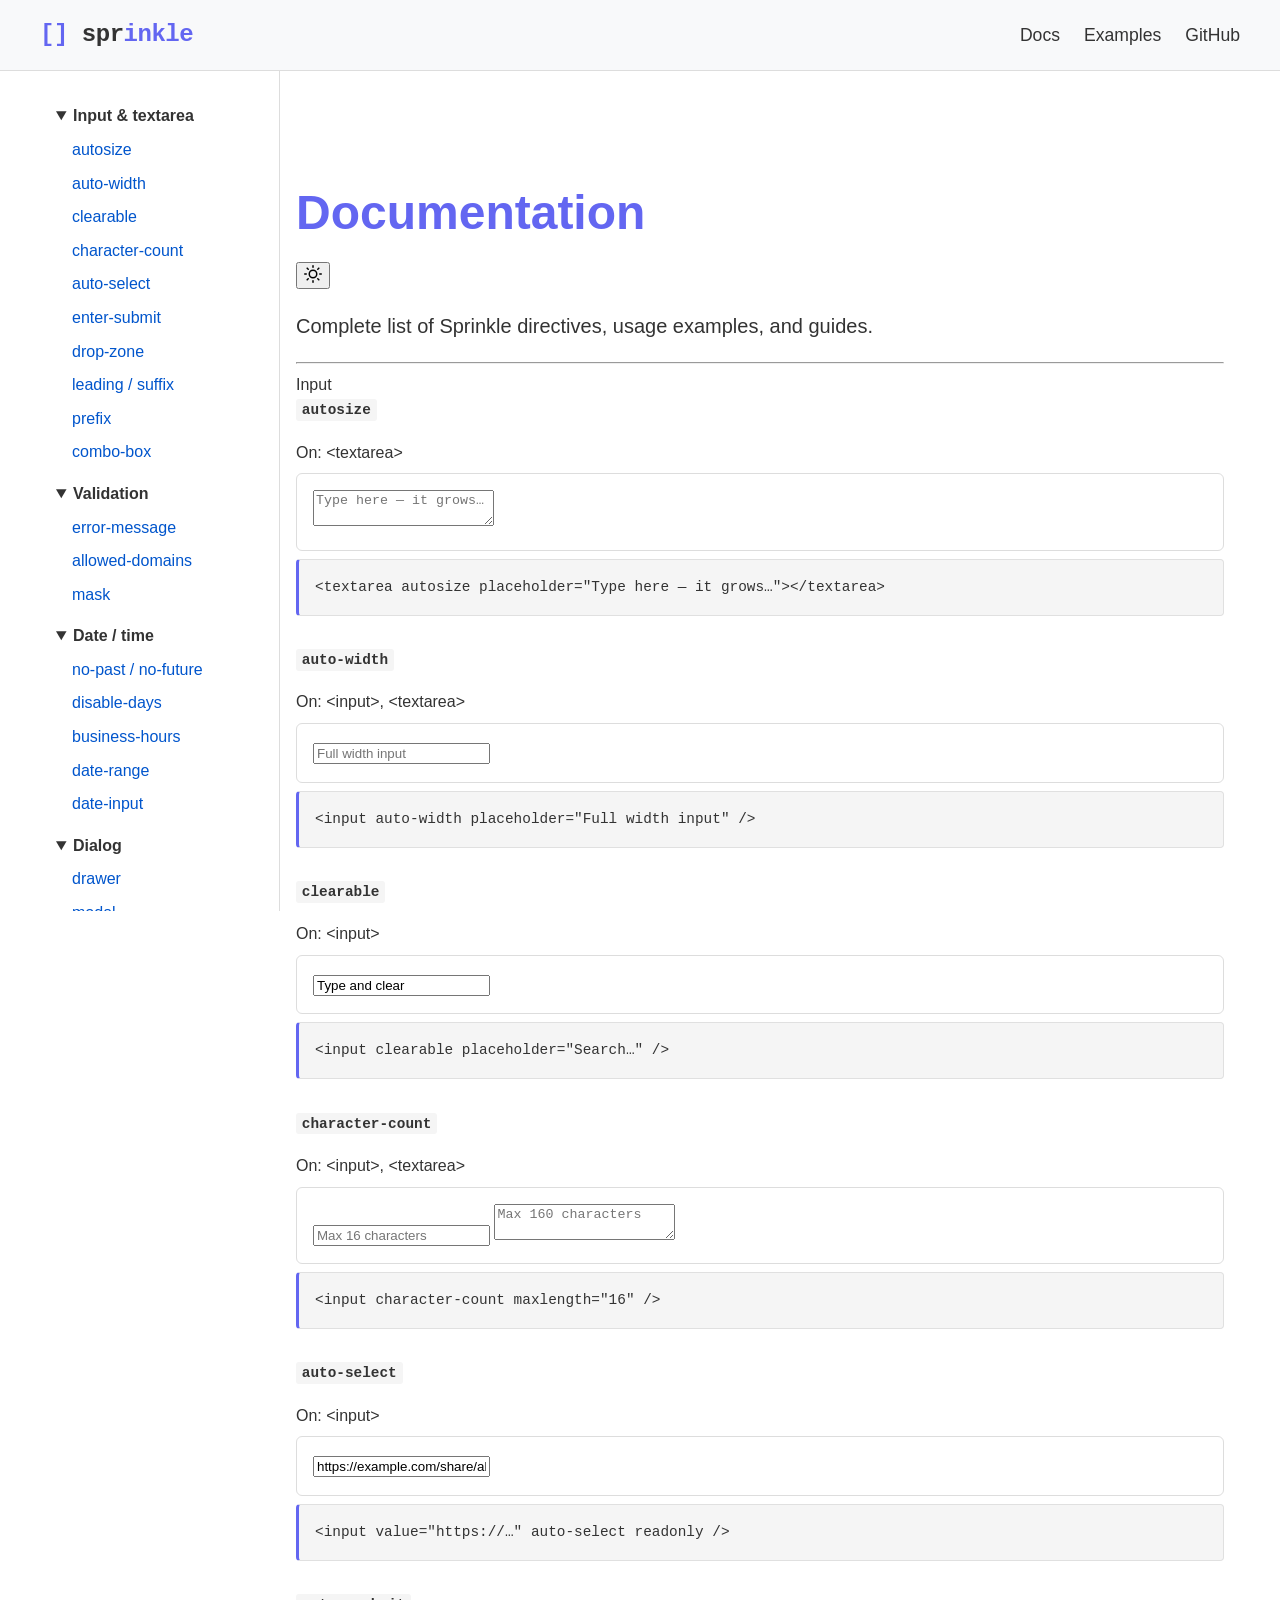
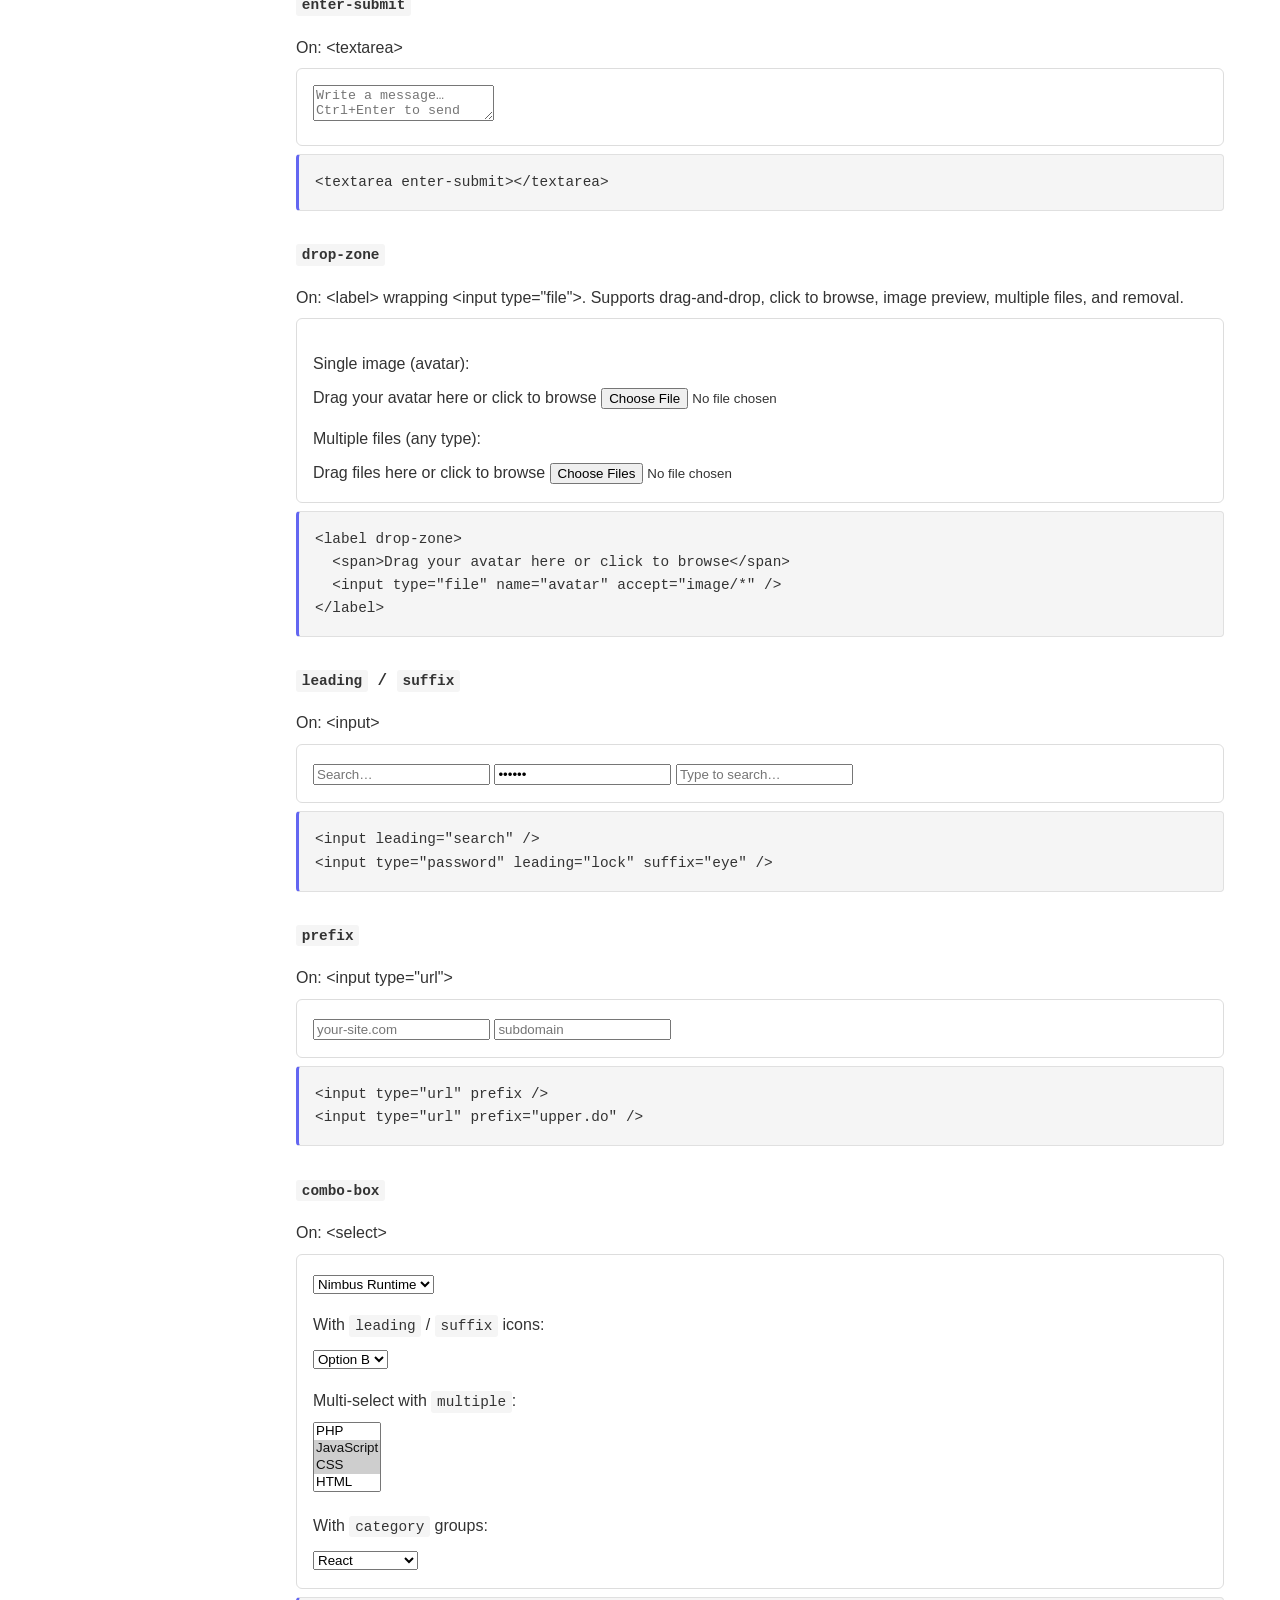
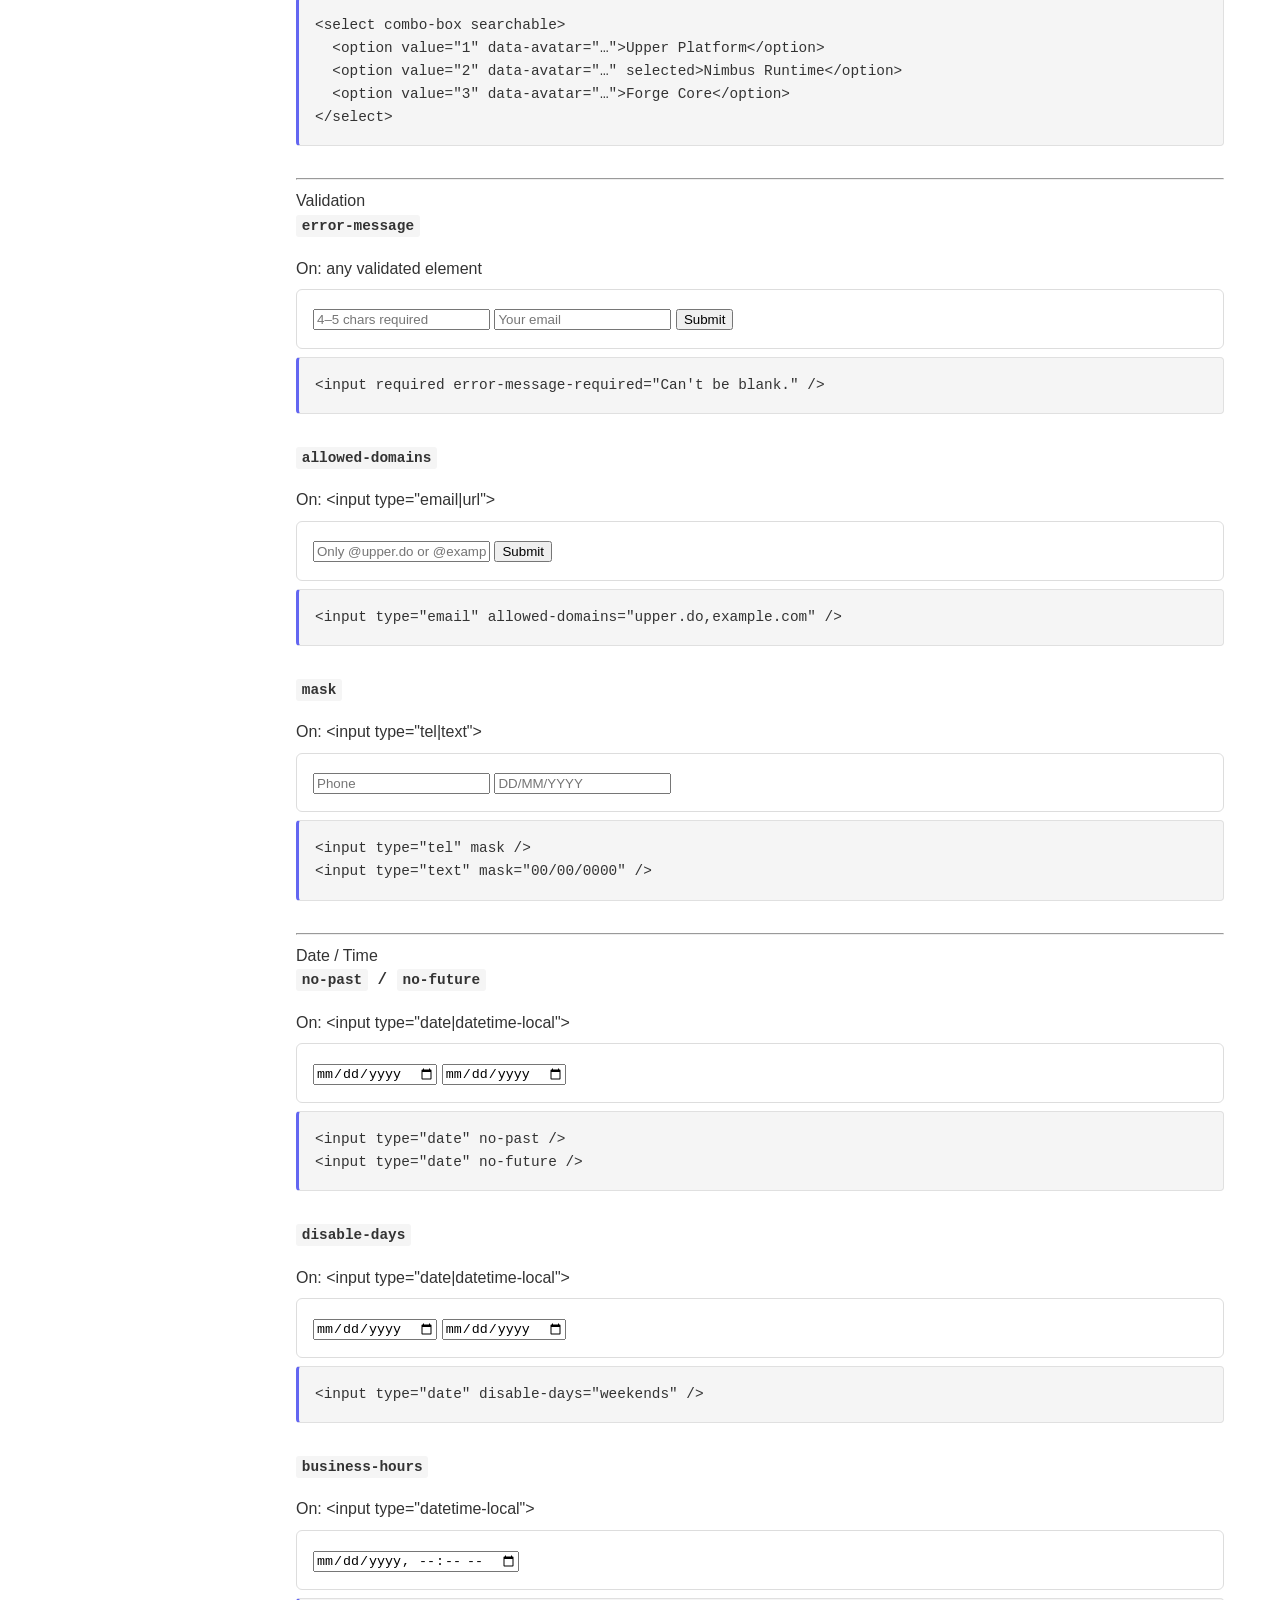
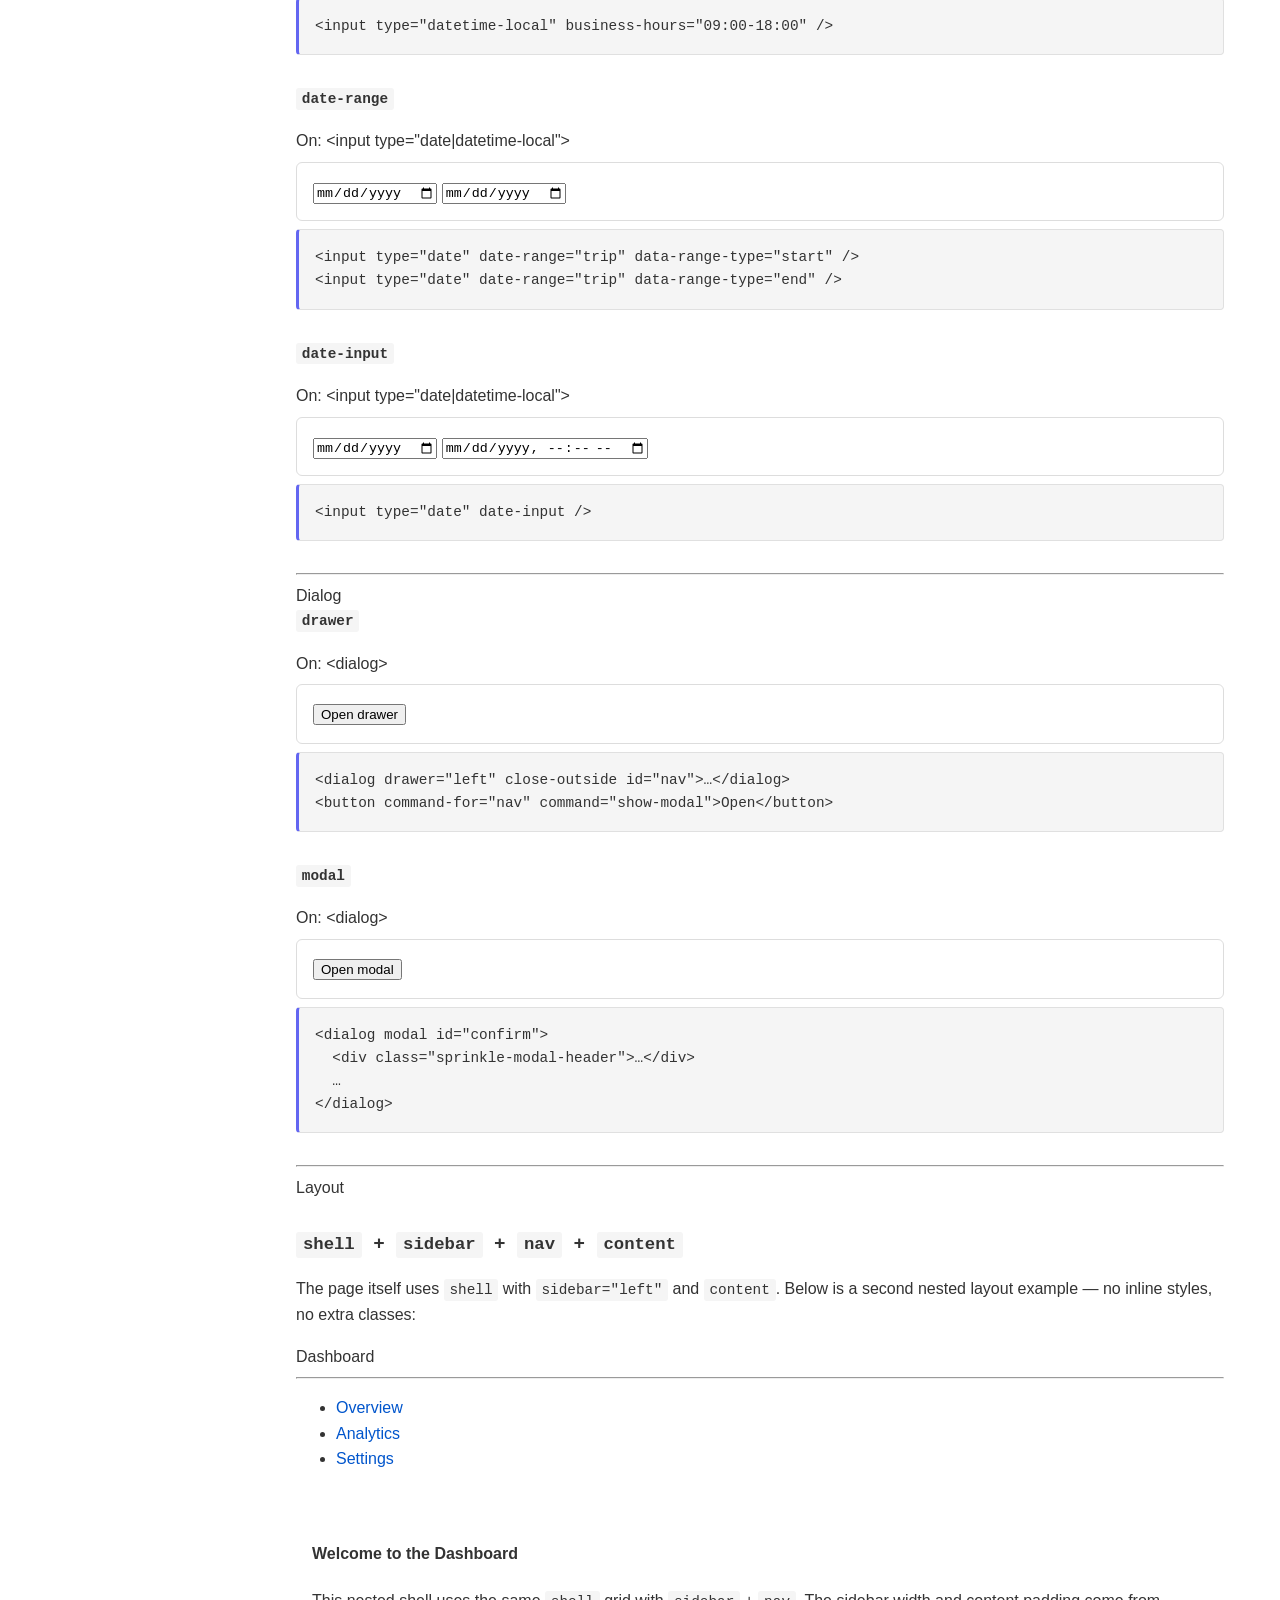
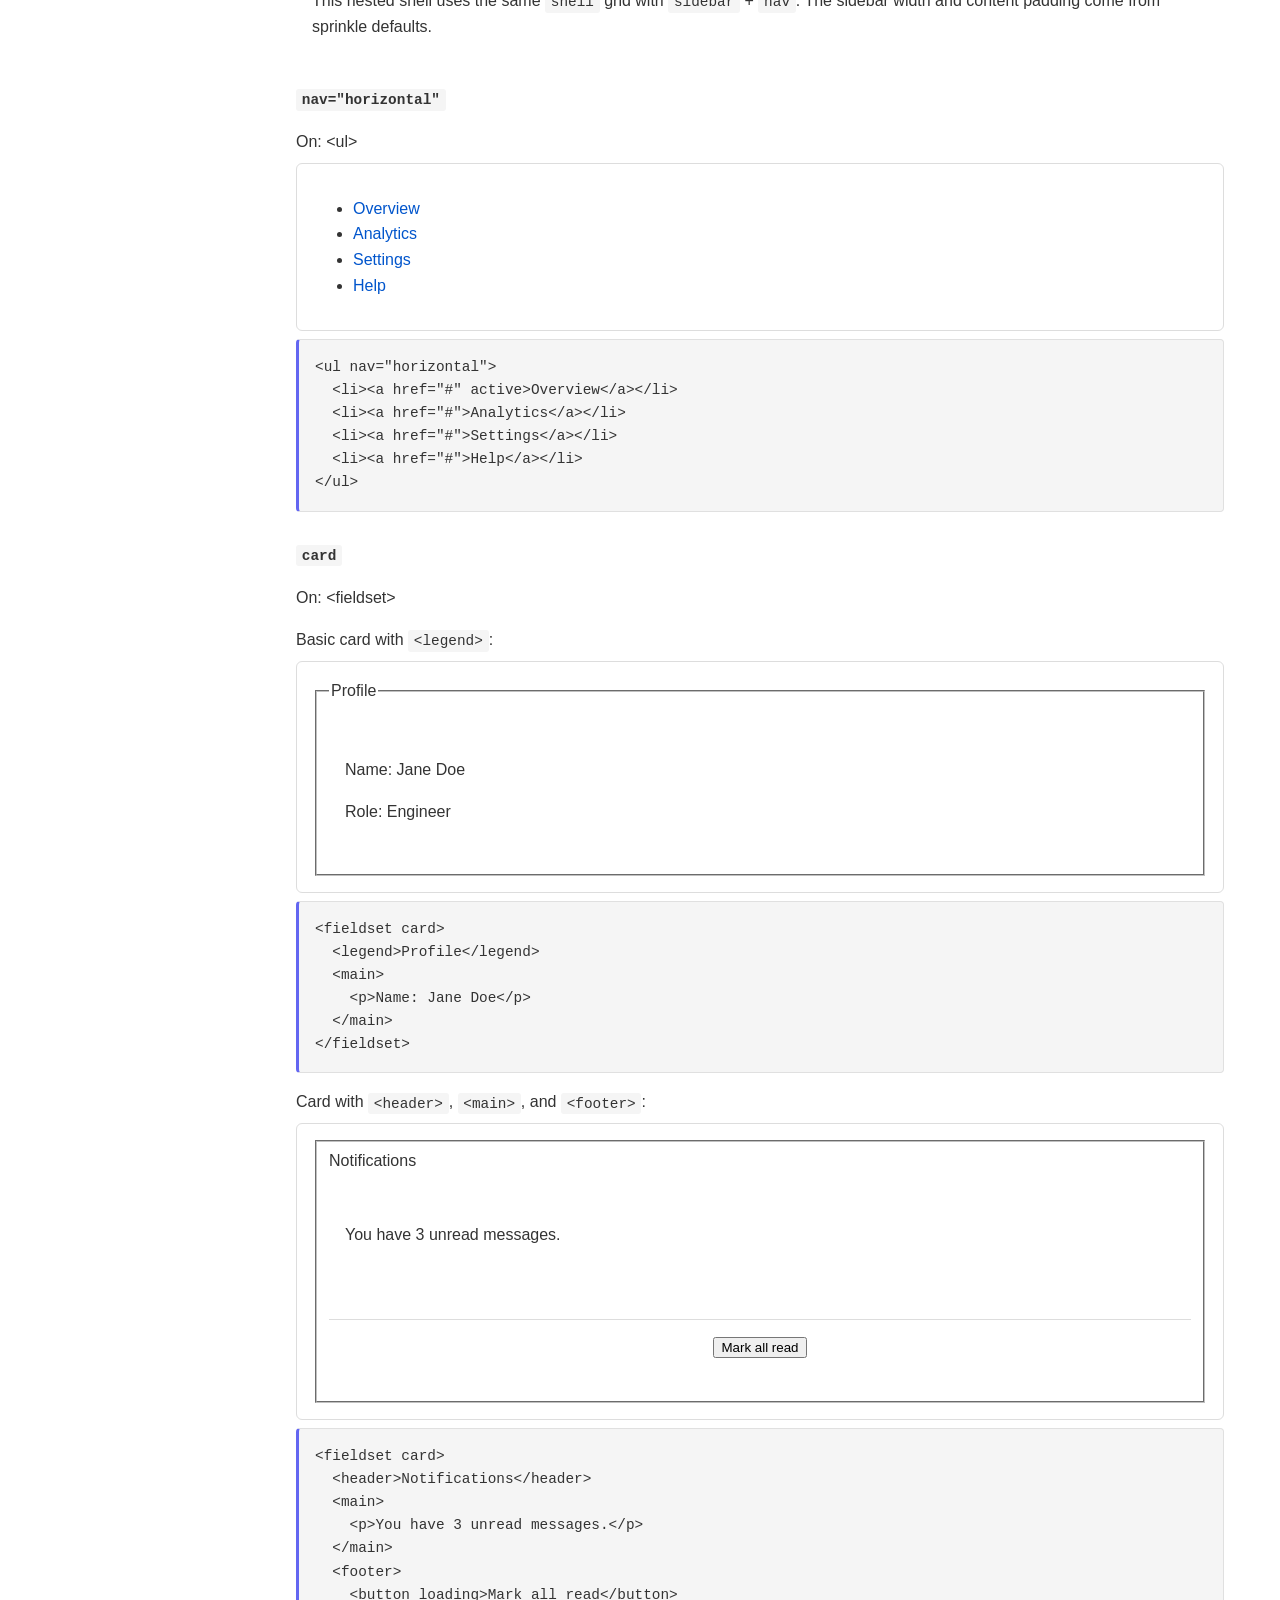
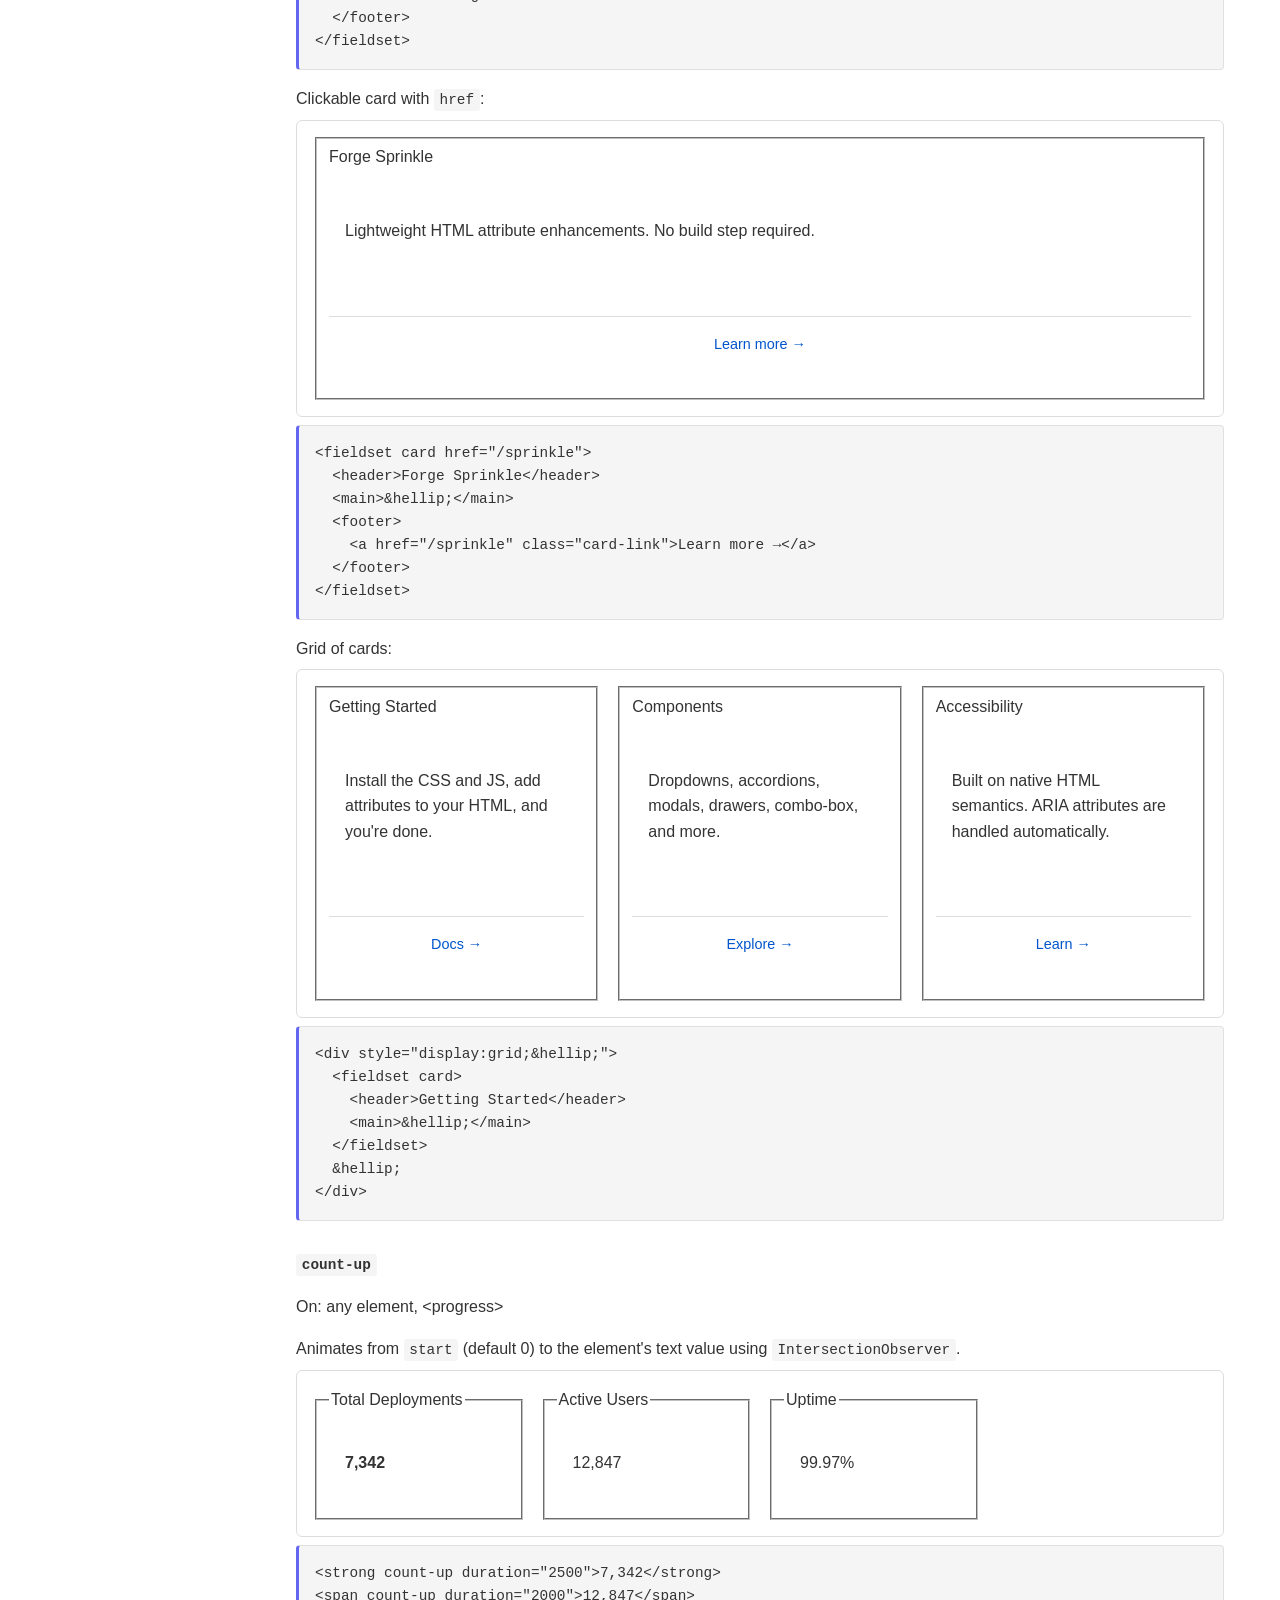
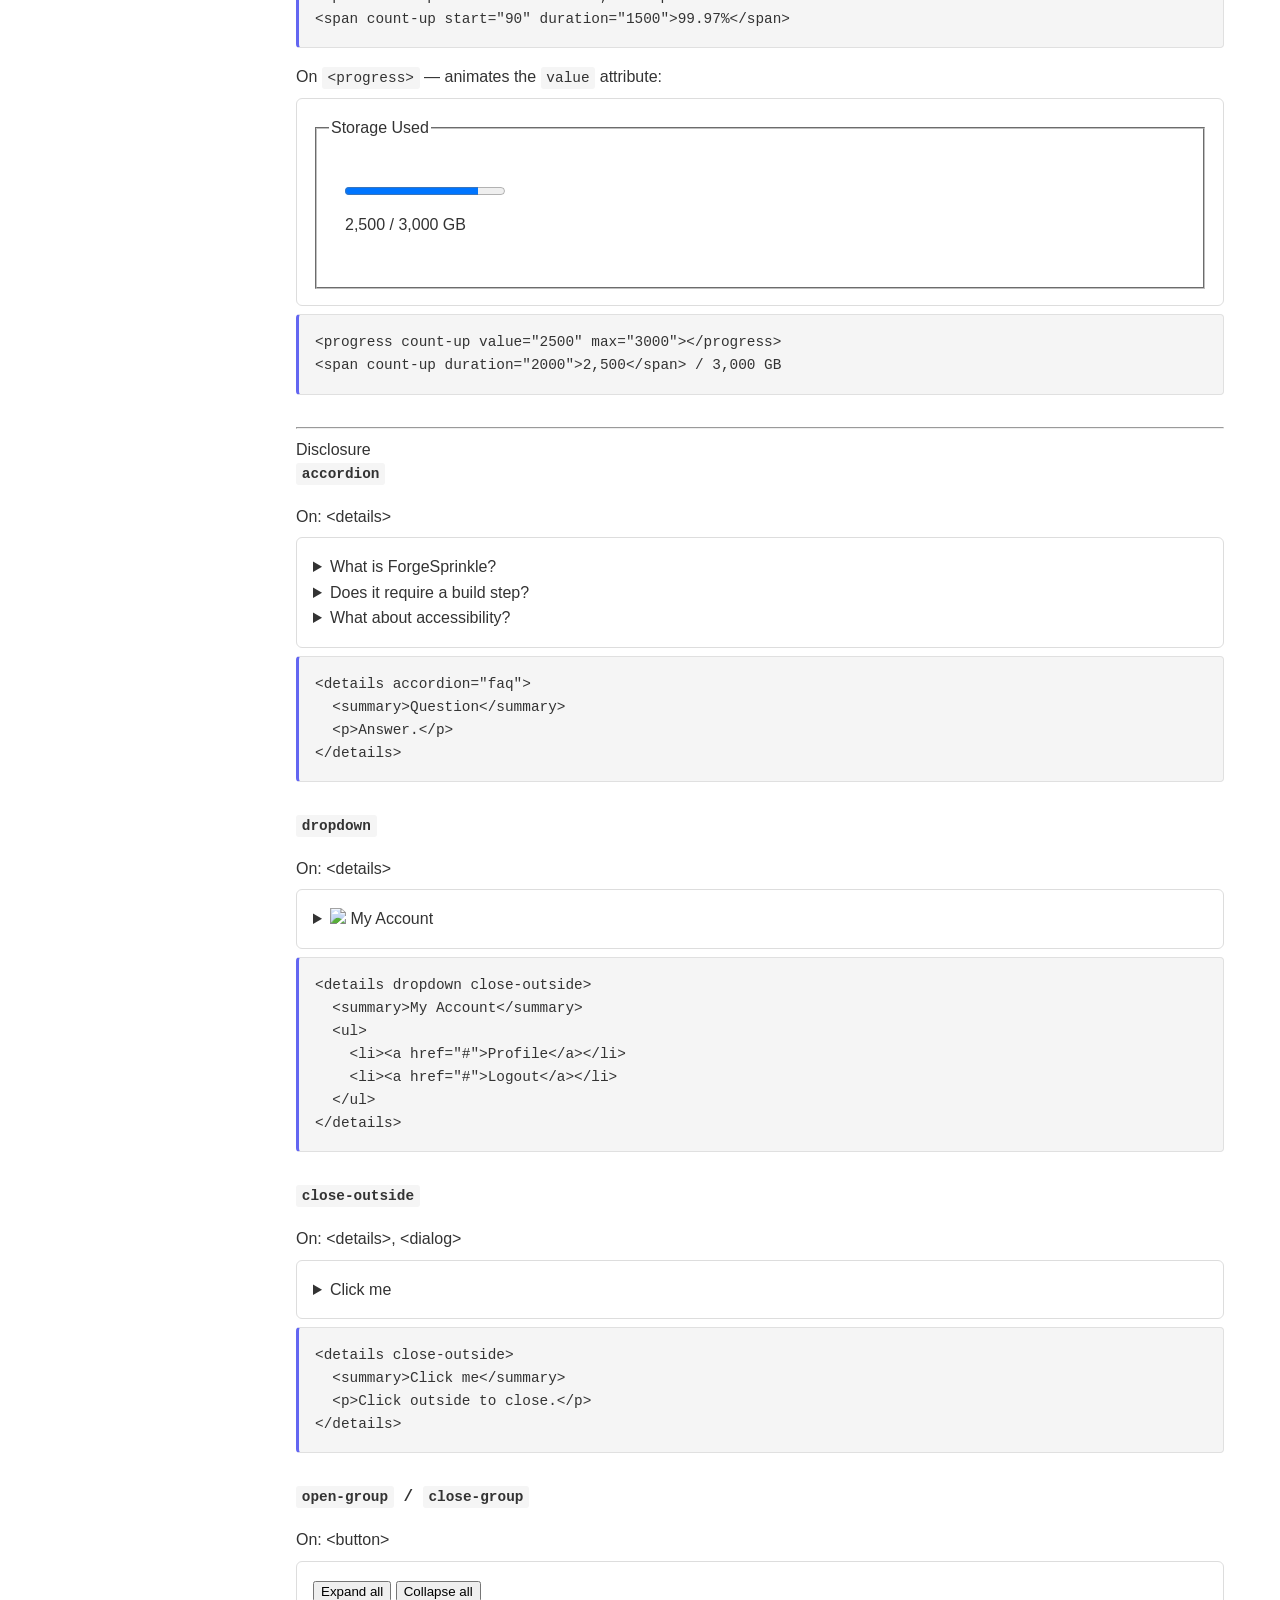
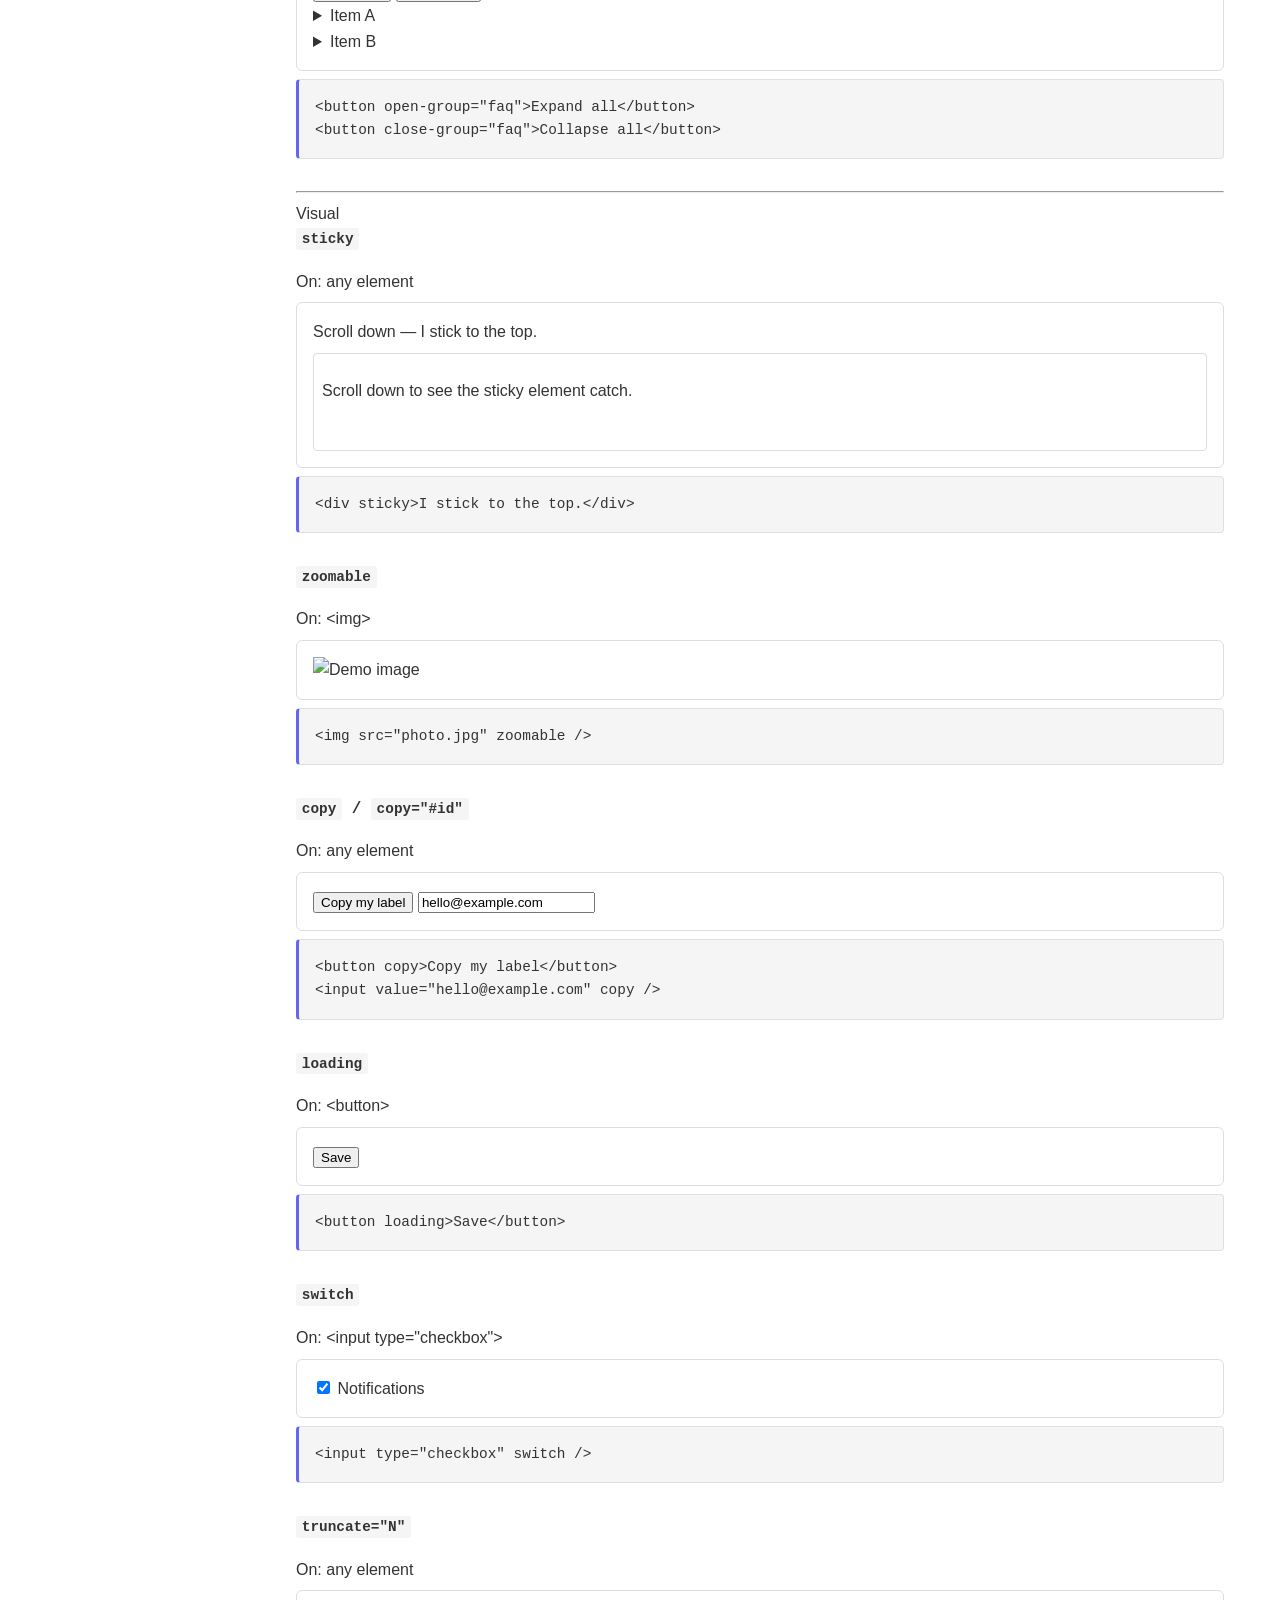
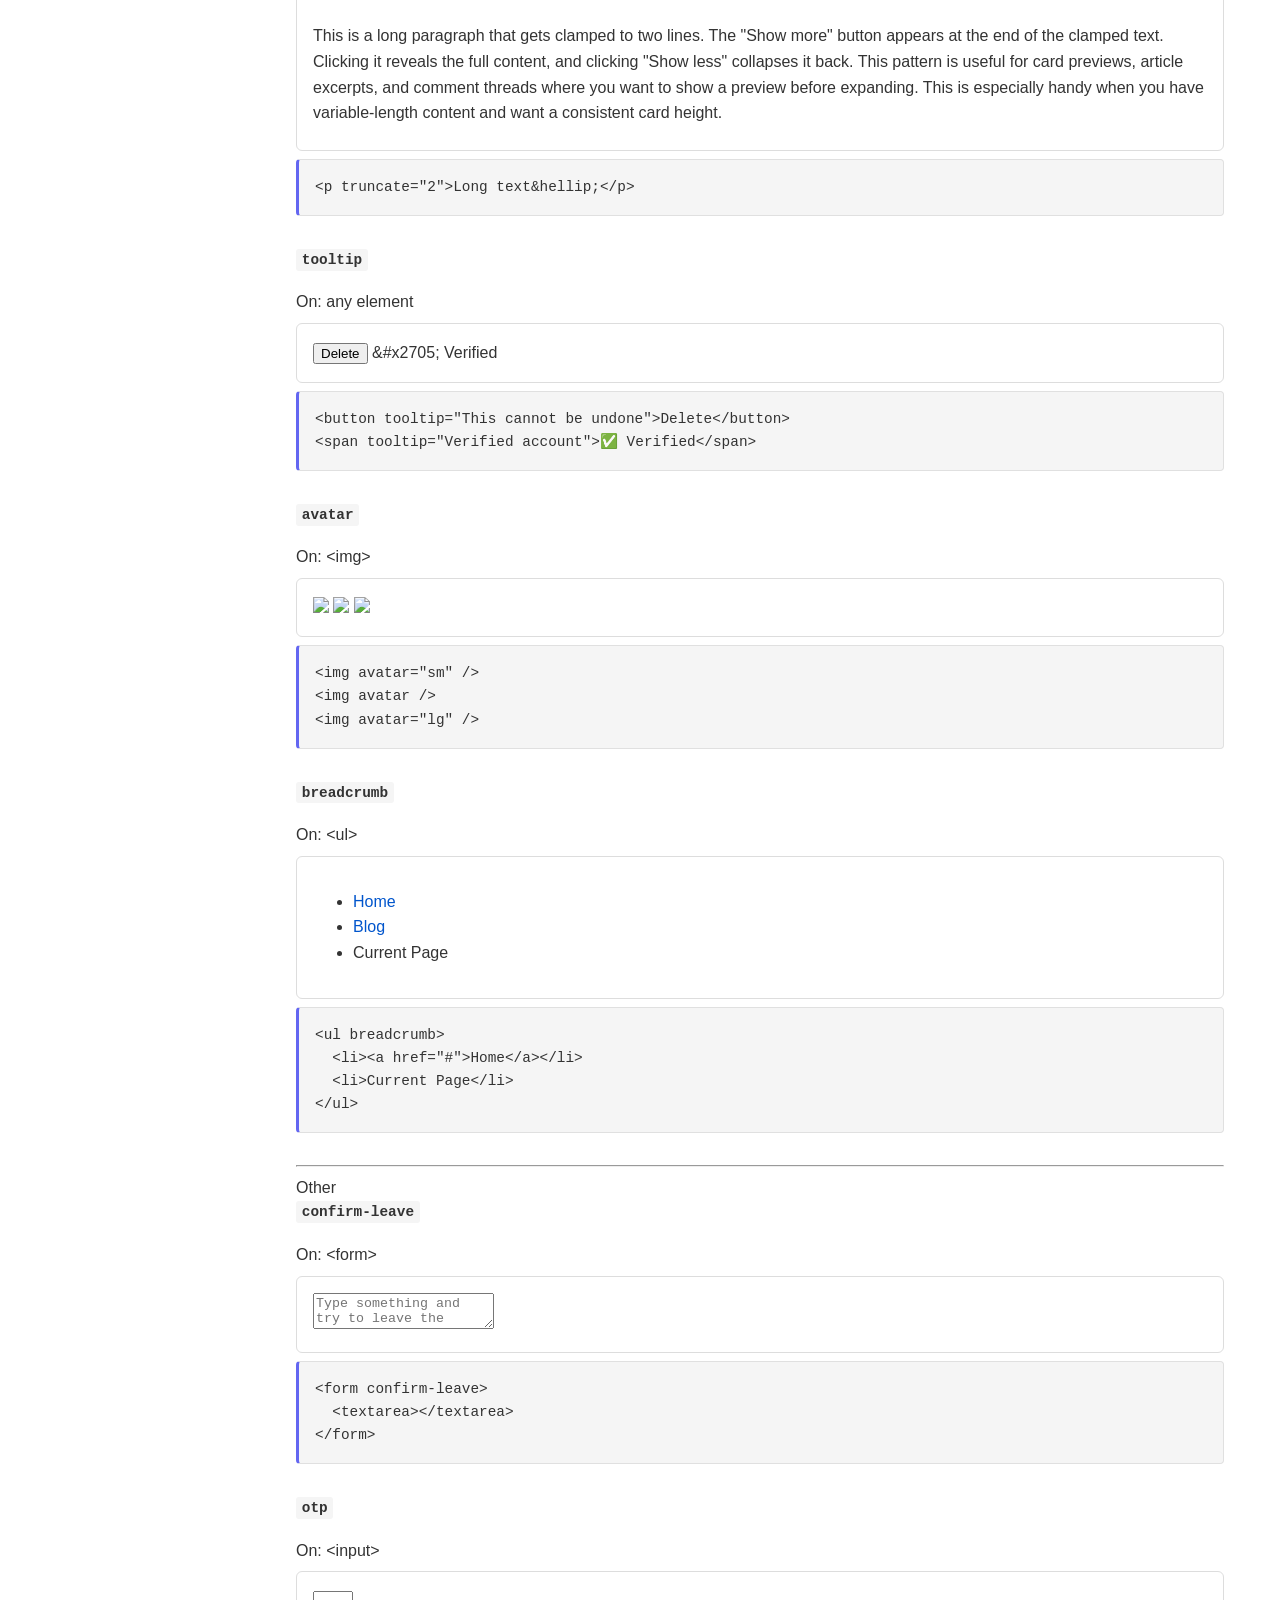
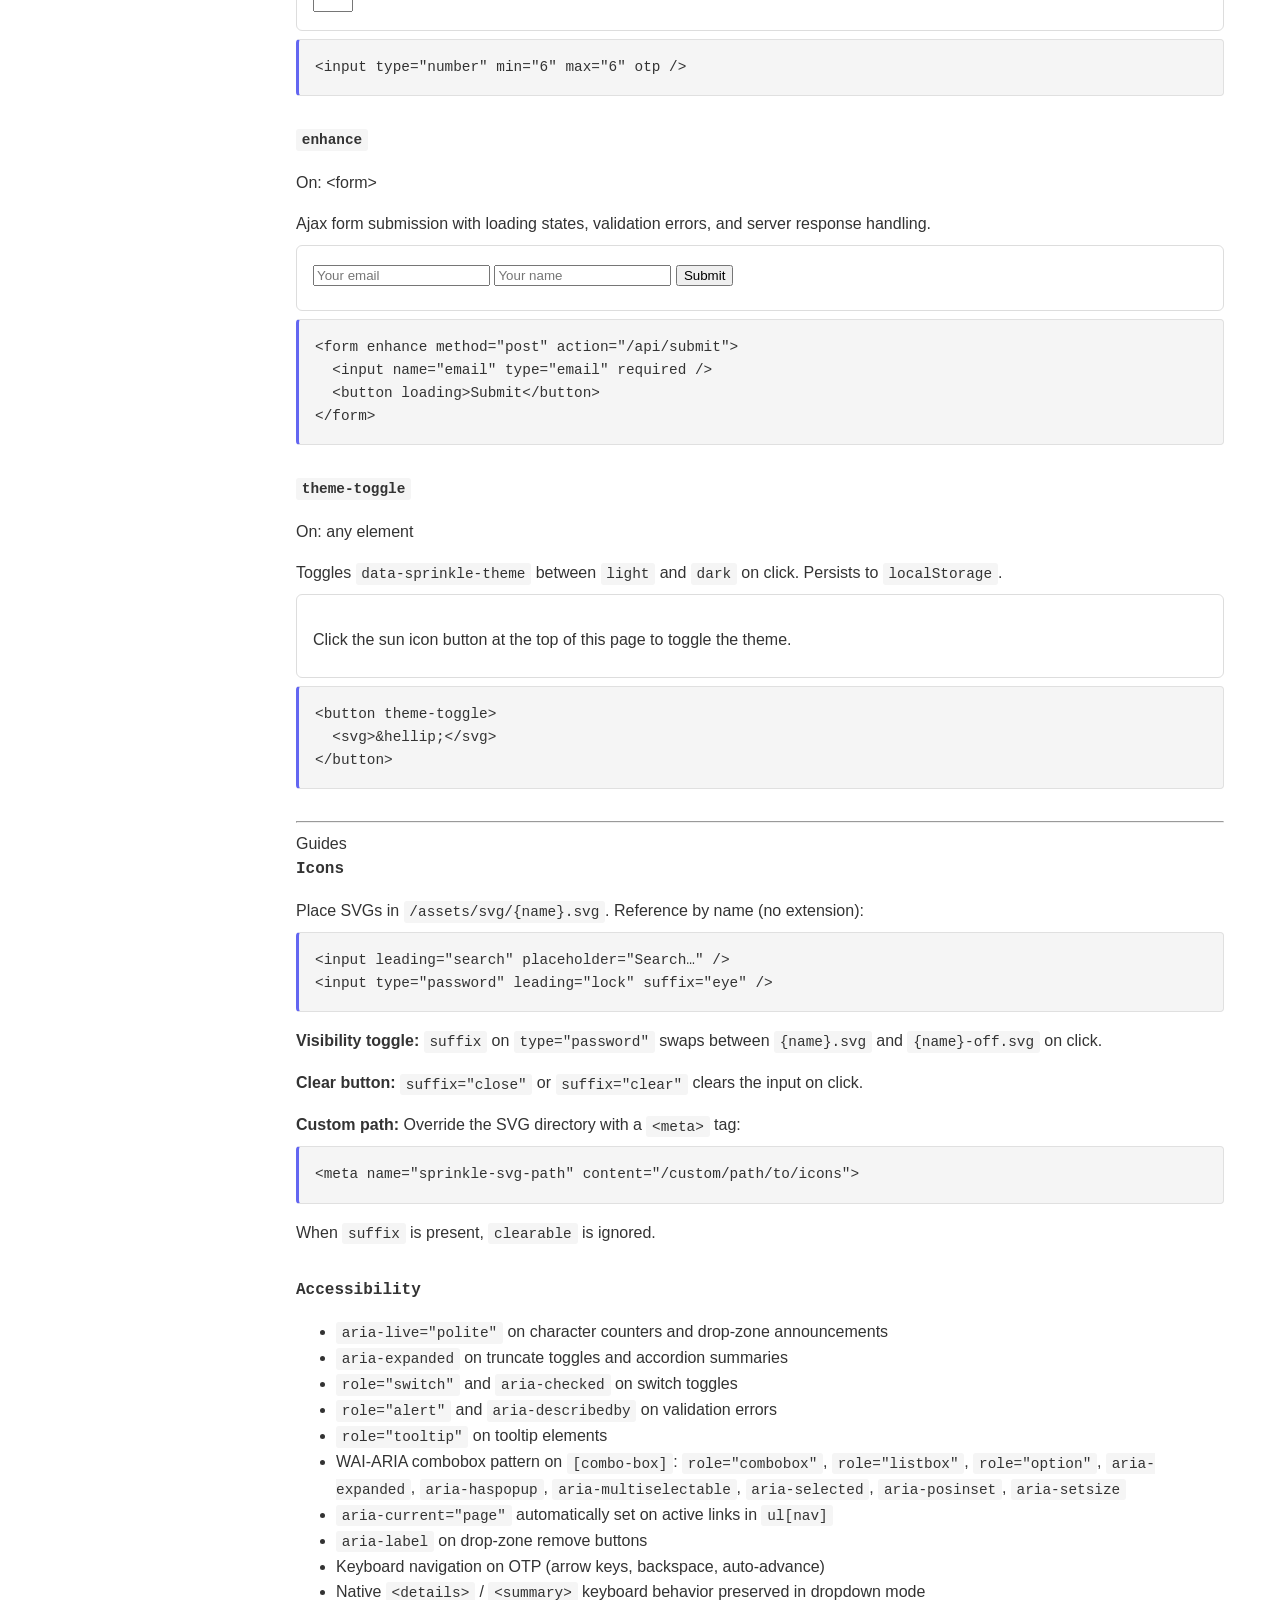
==== docs.html @ 36f95e6e "updated docs" ====
<!DOCTYPE html>
<html lang="en">

<head>
    <meta charset="UTF-8">
    <meta name="viewport" content="width=device-width, initial-scale=1.0">
    <title>Sprinkle - Documentation</title>
    <link rel="stylesheet" href="./style.css">
    <link rel="stylesheet" href="https://raw.githubusercontent.com/forge-kernel/sprinkle/refs/heads/main/src/UI/assets/css/sprinkle.min.css">
    <meta name="sprinkle-svg-path" content="./icons/">
    <style>
        .doc-directive {
            margin-bottom: 2rem;
        }

        .doc-directive h3 {
            font-size: 1rem;
            margin: 0 0 0.5rem;
        }

        .doc-directive p {
            color: var(--text-color);
            margin-bottom: 0.5rem;
        }

        .doc-demo {
            padding: 1rem;
            border: 1px solid var(--border-color);
            border-radius: 6px;
            margin-bottom: 0.5rem;
            background: var(--bg-color);
        }

        .doc-code pre {
            margin: 0;
        }
    </style>
</head>

<body>
    <header class="top-nav">
        <nav>
            <a href="./index.html" class="brand"><span class="bracket">[</span><span class="bracket">]</span> spr<span class="accent">inkle</span></a>
            <a href="./docs.html">Docs</a>
            <a href="./examples/dashboard.html">Examples</a>
            <a href="https://github.com/forge-kernel/sprinkle">GitHub</a>
        </nav>
    </header>

    <div class="doc-shell" shell>
        <aside sidebar="left">
            <ul>
                <li>
                    <details open>
                        <summary>Input & textarea</summary>
                        <ul>
                            <li><a href="#autosize">autosize</a></li>
                            <li><a href="#auto-width">auto-width</a></li>
                            <li><a href="#clearable">clearable</a></li>
                            <li><a href="#character-count">character-count</a></li>
                            <li><a href="#auto-select">auto-select</a></li>
                            <li><a href="#enter-submit">enter-submit</a></li>
                            <li><a href="#drop-zone">drop-zone</a></li>
                            <li><a href="#leading">leading / suffix</a></li>
                            <li><a href="#prefix">prefix</a></li>
                            <li><a href="#combo-box">combo-box</a></li>
                        </ul>
                    </details>
                </li>
                <li>
                    <details open>
                        <summary>Validation</summary>
                        <ul>
                            <li><a href="#error-message">error-message</a></li>
                            <li><a href="#allowed-domains">allowed-domains</a></li>
                            <li><a href="#mask">mask</a></li>
                        </ul>
                    </details>
                </li>
                <li>
                    <details open>
                        <summary>Date / time</summary>
                        <ul>
                            <li><a href="#no-past">no-past / no-future</a></li>
                            <li><a href="#disable-days">disable-days</a></li>
                            <li><a href="#business-hours">business-hours</a></li>
                            <li><a href="#date-range">date-range</a></li>
                            <li><a href="#date-input">date-input</a></li>
                        </ul>
                    </details>
                </li>
                <li>
                    <details open>
                        <summary>Dialog</summary>
                        <ul>
                            <li><a href="#drawer">drawer</a></li>
                            <li><a href="#modal">modal</a></li>
                            <li><a href="#command-for">command-for</a></li>
                        </ul>
                    </details>
                </li>
                <li>
                    <details open>
                        <summary>Details / disclosure</summary>
                        <ul>
                            <li><a href="#accordion">accordion</a></li>
                            <li><a href="#dropdown">dropdown</a></li>
                            <li><a href="#close-outside">close-outside</a></li>
                            <li><a href="#group-toggle">group-toggle</a></li>
                        </ul>
                    </details>
                </li>
                <li>
                    <details open>
                        <summary>Visual</summary>
                        <ul>
                            <li><a href="#sticky">sticky</a></li>
                            <li><a href="#zoomable">zoomable</a></li>
                            <li><a href="#copy">copy</a></li>
                            <li><a href="#loading">loading</a></li>
                            <li><a href="#switch">switch</a></li>
                            <li><a href="#truncate">truncate</a></li>
                            <li><a href="#tooltip">tooltip</a></li>
                            <li><a href="#avatar">avatar</a></li>
                            <li><a href="#breadcrumb">breadcrumb</a></li>
                            <li><a href="#nav">nav</a></li>
                            <li><a href="#card">card</a></li>
                            <li><a href="#count-up">count-up</a></li>
                            <li><a href="#shell">shell</a></li>
                        </ul>
                    </details>
                </li>
                <li>
                    <details open>
                        <summary>Other</summary>
                        <ul>
                            <li><a href="#confirm-leave">confirm-leave</a></li>
                            <li><a href="#otp">otp</a></li>
                            <li><a href="#theme-toggle">theme-toggle</a></li>
                            <li><a href="#enhance">enhance</a></li>
                        </ul>
                    </details>
                </li>
                <li>
                    <details open>
                        <summary>Guides</summary>
                        <ul>
                            <li><a href="#icons">Icons</a></li>
                            <li><a href="#accessibility">Accessibility</a></li>
                            <li><a href="#extending">Extending</a></li>
                        </ul>
                    </details>
                </li>
            </ul>
        </aside>

        <article content>
            <main>
<h1>Documentation</h1>
<button theme-toggle aria-label="Switch to dark theme">
  <svg xmlns="http://www.w3.org/2000/svg" width="18" height="18" viewBox="0 0 24 24" fill="none" stroke="currentColor" stroke-width="2" stroke-linecap="round" stroke-linejoin="round"><circle cx="12" cy="12" r="5"/><path d="M12 1v2M12 21v2M4.22 4.22l1.42 1.42M18.36 18.36l1.42 1.42M1 12h2M21 12h2M4.22 19.78l1.42-1.42M18.36 5.64l1.42-1.42"/></svg>
</button>
<p class="lead">Complete list of Sprinkle directives, usage examples, and guides.</p>





<hr>

<!-- ──── Input ──── -->

<section id="input">Input</h2>

<div class="doc-directive" id="autosize">
  <h3><code>autosize</code></h3>
  <p>On: &lt;textarea&gt;</p>
  <div class="doc-demo">
    <textarea autosize placeholder="Type here — it grows…"></textarea>
  </div>
  <div class="doc-code"><pre><code>&lt;textarea autosize placeholder="Type here — it grows…"&gt;&lt;/textarea&gt;</code></pre></div>
</div>

<div class="doc-directive" id="auto-width">
  <h3><code>auto-width</code></h3>
  <p>On: &lt;input&gt;, &lt;textarea&gt;</p>
  <div class="doc-demo">
    <input auto-width placeholder="Full width input" />
  </div>
  <div class="doc-code"><pre><code>&lt;input auto-width placeholder="Full width input" /&gt;</code></pre></div>
</div>

<div class="doc-directive" id="clearable">
  <h3><code>clearable</code></h3>
  <p>On: &lt;input&gt;</p>
  <div class="doc-demo">
    <input clearable placeholder="Search…" value="Type and clear" />
  </div>
  <div class="doc-code"><pre><code>&lt;input clearable placeholder="Search…" /&gt;</code></pre></div>
</div>

<div class="doc-directive" id="character-count">
  <h3><code>character-count</code></h3>
  <p>On: &lt;input&gt;, &lt;textarea&gt;</p>
  <div class="doc-demo">
    <input character-count maxlength="16" placeholder="Max 16 characters" />
  <textarea character-count maxlength="160" placeholder="Max 160 characters" rows="2"></textarea>
  </div>
  <div class="doc-code"><pre><code>&lt;input character-count maxlength="16" /&gt;</code></pre></div>
</div>

<div class="doc-directive" id="auto-select">
  <h3><code>auto-select</code></h3>
  <p>On: &lt;input&gt;</p>
  <div class="doc-demo">
    <input value="https://example.com/share/abc123" auto-select readonly />
  </div>
  <div class="doc-code"><pre><code>&lt;input value="https://…" auto-select readonly /&gt;</code></pre></div>
</div>

<div class="doc-directive" id="enter-submit">
  <h3><code>enter-submit</code></h3>
  <p>On: &lt;textarea&gt;</p>
  <div class="doc-demo">
    <textarea enter-submit placeholder="Write a message… Ctrl+Enter to send" rows="2"></textarea>
  </div>
  <div class="doc-code"><pre><code>&lt;textarea enter-submit&gt;&lt;/textarea&gt;</code></pre></div>
</div>

<div class="doc-directive" id="drop-zone">
  <h3><code>drop-zone</code></h3>
  <p>On: &lt;label&gt; wrapping &lt;input type="file"&gt;. Supports drag-and-drop, click to browse, image preview, multiple files, and removal.</p>
  <div class="doc-demo">
    <p>Single image (avatar):</p>
    <label drop-zone>
      <span>Drag your avatar here or click to browse</span>
      <input type="file" name="avatar" accept="image/*" />
    </label>

    <p>Multiple files (any type):</p>
    <label drop-zone>
      <span>Drag files here or click to browse</span>
      <input type="file" name="files" multiple />
    </label>
  </div>
  <div class="doc-code"><pre><code>&lt;label drop-zone&gt;
  &lt;span&gt;Drag your avatar here or click to browse&lt;/span&gt;
  &lt;input type="file" name="avatar" accept="image/*" /&gt;
&lt;/label&gt;</code></pre></div>
</div>

<div class="doc-directive" id="leading-suffix">
  <h3><code>leading</code> / <code>suffix</code></h3>
  <p>On: &lt;input&gt;</p>
  <div class="doc-demo">
    <input leading="search" placeholder="Search…" />
  <input type="password" leading="lock" suffix="eye" value="secret" />
  <input type="search" suffix="close" placeholder="Type to search…" />
  </div>
  <div class="doc-code"><pre><code>&lt;input leading="search" /&gt;
&lt;input type="password" leading="lock" suffix="eye" /&gt;</code></pre></div>
</div>

<div class="doc-directive" id="prefix">
  <h3><code>prefix</code></h3>
  <p>On: &lt;input type="url"&gt;</p>
  <div class="doc-demo">
    <input type="url" prefix placeholder="your-site.com" />
  <input type="url" prefix="upper.do" placeholder="subdomain" />
  </div>
  <div class="doc-code"><pre><code>&lt;input type="url" prefix /&gt;
&lt;input type="url" prefix="upper.do" /&gt;</code></pre></div>
</div>

<div class="doc-directive" id="combo-box">
  <h3><code>combo-box</code></h3>
  <p>On: &lt;select&gt;</p>
  <div class="doc-demo">
    <form>
      <select name="tenant_id" combo-box searchable>
        <option value="1" data-avatar="https://i.abcnewsfe.com/a/10669fab-5a56-4555-8012-0b3d83369352/avatar-the-way-of-water-07-ht-jt-220907_1662579296232_hpMain_1x1.jpg?w=992">Upper Platform</option>
        <option value="2" data-avatar="https://i.abcnewsfe.com/a/10669fab-5a56-4555-8012-0b3d83369352/avatar-the-way-of-water-07-ht-jt-220907_1662579296232_hpMain_1x1.jpg?w=992" selected>Nimbus Runtime</option>
        <option value="3" data-avatar="https://i.abcnewsfe.com/a/10669fab-5a56-4555-8012-0b3d83369352/avatar-the-way-of-water-07-ht-jt-220907_1662579296232_hpMain_1x1.jpg?w=992">Forge Core</option>
      </select>
    </form>

    <p>With <code>leading</code> / <code>suffix</code> icons:</p>
    <select combo-box leading="search" suffix="settings">
      <option value="a">Option A</option>
      <option value="b" selected>Option B</option>
      <option value="c">Option C</option>
    </select>

    <p>Multi-select with <code>multiple</code>:</p>
    <select name="tags[]" multiple combo-box searchable>
      <option value="php">PHP</option>
      <option value="js" selected>JavaScript</option>
      <option value="css" selected>CSS</option>
      <option value="html">HTML</option>
      <option value="sql">SQL</option>
      <option value="python">Python</option>
    </select>

    <p>With <code>category</code> groups:</p>
    <select name="framework" combo-box searchable>
      <option value="react" category="Frontend">React</option>
      <option value="vue" category="Frontend">Vue</option>
      <option value="angular" category="Frontend">Angular</option>
      <option value="laravel" category="Backend">Laravel</option>
      <option value="django" category="Backend">Django</option>
      <option value="rails" category="Backend">Ruby on Rails</option>
      <option value="postgres" category="Database">PostgreSQL</option>
      <option value="mysql" category="Database">MySQL</option>
      <option value="mongo" category="Database">MongoDB</option>
    </select>
  </div>
  <div class="doc-code"><pre><code>&lt;select combo-box searchable&gt;
  &lt;option value="1" data-avatar="…"&gt;Upper Platform&lt;/option&gt;
  &lt;option value="2" data-avatar="…" selected&gt;Nimbus Runtime&lt;/option&gt;
  &lt;option value="3" data-avatar="…"&gt;Forge Core&lt;/option&gt;
&lt;/select&gt;</code></pre></div>
</div>

<hr>

<!-- ──── Validation ──── -->

<section id="validation">Validation</h2>

<div class="doc-directive" id="error-message">
  <h3><code>error-message</code></h3>
  <p>On: any validated element</p>
  <div class="doc-demo">
    <form>
    <input type="text" minlength="4" maxlength="5" required error-message-maxlength="Too long" error-message-minlength="At least 4 characters!" error-message-required="Can't be blank." placeholder="4–5 chars required" />
    <input type="email" required error-message="We need a valid email." placeholder="Your email" />
    <button type="submit">Submit</button>
  </form>
  </div>
  <div class="doc-code"><pre><code>&lt;input required error-message-required="Can't be blank." /&gt;</code></pre></div>
</div>

<div class="doc-directive" id="allowed-domains">
  <h3><code>allowed-domains</code></h3>
  <p>On: &lt;input type="email|url"&gt;</p>
  <div class="doc-demo">
    <form>
    <input type="email" allowed-domains="upper.do,example.com" required placeholder="Only @upper.do or @example.com" />
    <button type="submit">Submit</button>
  </form>
  </div>
  <div class="doc-code"><pre><code>&lt;input type="email" allowed-domains="upper.do,example.com" /&gt;</code></pre></div>
</div>

<div class="doc-directive" id="mask">
  <h3><code>mask</code></h3>
  <p>On: &lt;input type="tel|text"&gt;</p>
  <div class="doc-demo">
    <input type="tel" mask placeholder="Phone" />
  <input type="text" mask="00/00/0000" placeholder="DD/MM/YYYY" />
  </div>
  <div class="doc-code"><pre><code>&lt;input type="tel" mask /&gt;
&lt;input type="text" mask="00/00/0000" /&gt;</code></pre></div>
</div>

<hr>

<!-- ──── Date / Time ──── -->

<section id="datetime">Date / Time</h2>

<div class="doc-directive" id="no-past">
  <h3><code>no-past</code> / <code>no-future</code></h3>
  <p>On: &lt;input type="date|datetime-local"&gt;</p>
  <div class="doc-demo">
    <input type="date" no-past />
  <input type="date" no-future />
  </div>
  <div class="doc-code"><pre><code>&lt;input type="date" no-past /&gt;
&lt;input type="date" no-future /&gt;</code></pre></div>
</div>

<div class="doc-directive" id="disable-days">
  <h3><code>disable-days</code></h3>
  <p>On: &lt;input type="date|datetime-local"&gt;</p>
  <div class="doc-demo">
    <input type="date" disable-days="weekends" />
  <input type="date" disable-days="sat,sun" />
  </div>
  <div class="doc-code"><pre><code>&lt;input type="date" disable-days="weekends" /&gt;</code></pre></div>
</div>

<div class="doc-directive" id="business-hours">
  <h3><code>business-hours</code></h3>
  <p>On: &lt;input type="datetime-local"&gt;</p>
  <div class="doc-demo">
    <input type="datetime-local" business-hours="09:00-18:00" />
  </div>
  <div class="doc-code"><pre><code>&lt;input type="datetime-local" business-hours="09:00-18:00" /&gt;</code></pre></div>
</div>

<div class="doc-directive" id="date-range">
  <h3><code>date-range</code></h3>
  <p>On: &lt;input type="date|datetime-local"&gt;</p>
  <div class="doc-demo">
    <input type="date" date-range="trip" data-range-type="start" name="trip_start" />
  <input type="date" date-range="trip" data-range-type="end" name="trip_end" />
  </div>
  <div class="doc-code"><pre><code>&lt;input type="date" date-range="trip" data-range-type="start" /&gt;
&lt;input type="date" date-range="trip" data-range-type="end" /&gt;</code></pre></div>
</div>

<div class="doc-directive" id="date-input">
  <h3><code>date-input</code></h3>
  <p>On: &lt;input type="date|datetime-local"&gt;</p>
  <div class="doc-demo">
    <input type="date" date-input />
  <input type="datetime-local" date-input />
  </div>
  <div class="doc-code"><pre><code>&lt;input type="date" date-input /&gt;</code></pre></div>
</div>

<hr>

<!-- ──── Dialog ──── -->

<section id="dialog">Dialog</h2>

<div class="doc-directive" id="drawer">
  <h3><code>drawer</code></h3>
  <p>On: &lt;dialog&gt;</p>
  <div class="doc-demo">
    <button command-for="demo-drawer" command="show-modal">Open drawer</button>
  <dialog drawer="left" close-outside id="demo-drawer">
    <header class="sprinkle-modal-header">
      Navigation
      <button class="sprinkle-modal-close" command-for="demo-drawer" command="close">&times;</button>
    </header>
    <div class="sprinkle-modal-body">
      <a href="#">Home</a>
      <a href="#">Blog</a>
      <a href="#">About</a>
    </div>
  </dialog>
  </div>
  <div class="doc-code"><pre><code>&lt;dialog drawer="left" close-outside id="nav"&gt;…&lt;/dialog&gt;
&lt;button command-for="nav" command="show-modal"&gt;Open&lt;/button&gt;</code></pre></div>
</div>

<div class="doc-directive" id="modal">
  <h3><code>modal</code></h3>
  <p>On: &lt;dialog&gt;</p>
  <div class="doc-demo">
    <button command-for="demo-modal" command="show-modal">Open modal</button>
  <dialog modal close-outside id="demo-modal">
    <div class="sprinkle-modal-header">
      Confirm Delete
      <button class="sprinkle-modal-close" command-for="demo-modal" command="close">&times;</button>
    </div>
    <div class="sprinkle-modal-body">Are you sure? This action cannot be undone.</div>
    <div class="sprinkle-modal-footer">
      <button command-for="demo-modal" command="close">Cancel</button>
    </div>
  </dialog>
  </div>
  <div class="doc-code"><pre><code>&lt;dialog modal id="confirm"&gt;
  &lt;div class="sprinkle-modal-header"&gt;…&lt;/div&gt;
  …
&lt;/dialog&gt;</code></pre></div>
</div>

<hr>

<!-- ──── Layout ──── -->

<section id="layout">Layout</h2>

<div id="layout">
  <h3><code>shell</code> + <code>sidebar</code> + <code>nav</code> + <code>content</code></h3>
  <p>The page itself uses <code>shell</code> with <code>sidebar="left"</code> and <code>content</code>. Below is a second nested layout example — no inline styles, no extra classes:</p>

  <div shell>
    <aside sidebar="left">
      <div>Dashboard</div>
      <hr nav-sep>
      <ul nav>
        <li><a href="#" active>Overview</a></li>
        <li><a href="#">Analytics</a></li>
        <li><a href="#">Settings</a></li>
      </ul>
    </aside>
    <main content>
      <h4>Welcome to the Dashboard</h4>
      <p>This nested shell uses the same <code>shell</code> grid with <code>sidebar</code> + <code>nav</code>. The sidebar width and content padding come from sprinkle defaults.</p>
    </main>
  </div>

<div class="doc-directive" id="nav-horizontal">
  <h3><code>nav="horizontal"</code></h3>
  <p>On: &lt;ul&gt;</p>
  <div class="doc-demo">
    <ul nav="horizontal">
      <li><a href="#" active>Overview</a></li>
      <li><a href="#">Analytics</a></li>
      <li><a href="#">Settings</a></li>
      <li><a href="#">Help</a></li>
    </ul>
  </div>
  <div class="doc-code"><pre><code>&lt;ul nav="horizontal"&gt;
  &lt;li&gt;&lt;a href="#" active&gt;Overview&lt;/a&gt;&lt;/li&gt;
  &lt;li&gt;&lt;a href="#"&gt;Analytics&lt;/a&gt;&lt;/li&gt;
  &lt;li&gt;&lt;a href="#"&gt;Settings&lt;/a&gt;&lt;/li&gt;
  &lt;li&gt;&lt;a href="#"&gt;Help&lt;/a&gt;&lt;/li&gt;
&lt;/ul&gt;</code></pre></div>
</div>

<div class="doc-directive" id="card">
  <h3><code>card</code></h3>
  <p>On: &lt;fieldset&gt;</p>

  <p>Basic card with <code>&lt;legend&gt;</code>:</p>
  <div class="doc-demo">
    <fieldset card>
      <legend>Profile</legend>
      <main>
        <p>Name: Jane Doe</p>
        <p>Role: Engineer</p>
      </main>
    </fieldset>
  </div>
  <div class="doc-code"><pre><code>&lt;fieldset card&gt;
  &lt;legend&gt;Profile&lt;/legend&gt;
  &lt;main&gt;
    &lt;p&gt;Name: Jane Doe&lt;/p&gt;
  &lt;/main&gt;
&lt;/fieldset&gt;</code></pre></div>

  <p>Card with <code>&lt;header&gt;</code>, <code>&lt;main&gt;</code>, and <code>&lt;footer&gt;</code>:</p>
  <div class="doc-demo">
    <fieldset card>
      <header>Notifications</header>
      <main>
        <p>You have 3 unread messages.</p>
      </main>
      <footer>
        <button loading>Mark all read</button>
      </footer>
    </fieldset>
  </div>
  <div class="doc-code"><pre><code>&lt;fieldset card&gt;
  &lt;header&gt;Notifications&lt;/header&gt;
  &lt;main&gt;
    &lt;p&gt;You have 3 unread messages.&lt;/p&gt;
  &lt;/main&gt;
  &lt;footer&gt;
    &lt;button loading&gt;Mark all read&lt;/button&gt;
  &lt;/footer&gt;
&lt;/fieldset&gt;</code></pre></div>

  <p>Clickable card with <code>href</code>:</p>
  <div class="doc-demo">
    <fieldset card href="/sprinkle">
      <header>Forge Sprinkle</header>
      <main>
        <p>Lightweight HTML attribute enhancements. No build step required.</p>
      </main>
      <footer>
        <a href="/sprinkle" class="card-link">Learn more &rarr;</a>
      </footer>
    </fieldset>
  </div>
  <div class="doc-code"><pre><code>&lt;fieldset card href="/sprinkle"&gt;
  &lt;header&gt;Forge Sprinkle&lt;/header&gt;
  &lt;main&gt;&amp;hellip;&lt;/main&gt;
  &lt;footer&gt;
    &lt;a href="/sprinkle" class="card-link"&gt;Learn more &rarr;&lt;/a&gt;
  &lt;/footer&gt;
&lt;/fieldset&gt;</code></pre></div>

  <p>Grid of cards:</p>
  <div class="doc-demo">
    <div style="display:grid;grid-template-columns:repeat(auto-fill,minmax(240px,1fr));gap:1rem">
      <fieldset card>
        <header>Getting Started</header>
        <main>
          <p>Install the CSS and JS, add attributes to your HTML, and you're done.</p>
        </main>
        <footer><a href="#">Docs &rarr;</a></footer>
      </fieldset>
      <fieldset card>
        <header>Components</header>
        <main>
          <p>Dropdowns, accordions, modals, drawers, combo-box, and more.</p>
        </main>
        <footer><a href="#">Explore &rarr;</a></footer>
      </fieldset>
      <fieldset card>
        <header>Accessibility</header>
        <main>
          <p>Built on native HTML semantics. ARIA attributes are handled automatically.</p>
        </main>
        <footer><a href="#">Learn &rarr;</a></footer>
      </fieldset>
    </div>
  </div>
  <div class="doc-code"><pre><code>&lt;div style="display:grid;&amp;hellip;"&gt;
  &lt;fieldset card&gt;
    &lt;header&gt;Getting Started&lt;/header&gt;
    &lt;main&gt;&amp;hellip;&lt;/main&gt;
  &lt;/fieldset&gt;
  &amp;hellip;
&lt;/div&gt;</code></pre></div>
</div>

<div class="doc-directive" id="count-up">
  <h3><code>count-up</code></h3>
  <p>On: any element, &lt;progress&gt;</p>
  <p>Animates from <code>start</code> (default 0) to the element's text value using <code>IntersectionObserver</code>.</p>
  <div class="doc-demo">
    <div style="display:grid;grid-template-columns:repeat(auto-fill,minmax(200px,1fr));gap:1rem">
      <fieldset card>
        <legend>Total Deployments</legend>
        <main>
          <strong count-up duration="2500">7,342</strong>
        </main>
      </fieldset>
      <fieldset card>
        <legend>Active Users</legend>
        <main>
          <span count-up duration="2000">12,847</span>
        </main>
      </fieldset>
      <fieldset card>
        <legend>Uptime</legend>
        <main>
          <span count-up start="90" duration="1500">99.97%</span>
        </main>
      </fieldset>
    </div>
  </div>
  <div class="doc-code"><pre><code>&lt;strong count-up duration="2500"&gt;7,342&lt;/strong&gt;
&lt;span count-up duration="2000"&gt;12,847&lt;/span&gt;
&lt;span count-up start="90" duration="1500"&gt;99.97%&lt;/span&gt;</code></pre></div>

  <p>On <code>&lt;progress&gt;</code> &mdash; animates the <code>value</code> attribute:</p>
  <div class="doc-demo">
    <fieldset card>
      <legend>Storage Used</legend>
      <main>
        <progress count-up value="2500" max="3000"></progress>
        <p style="margin-top:0.5rem"><span count-up duration="2000">2,500</span> / 3,000 GB</p>
      </main>
    </fieldset>
  </div>
  <div class="doc-code"><pre><code>&lt;progress count-up value="2500" max="3000"&gt;&lt;/progress&gt;
&lt;span count-up duration="2000"&gt;2,500&lt;/span&gt; / 3,000 GB</code></pre></div>
</div>
</div>

<hr>

<section id="disclosure">Disclosure</h2>

<div class="doc-directive" id="accordion">
  <h3><code>accordion</code></h3>
  <p>On: &lt;details&gt;</p>
  <div class="doc-demo">
    <details accordion="demo-faq">
      <summary>What is ForgeSprinkle?</summary>
      <p>A set of HTML attribute enhancements. Each directive is self-contained and degrades gracefully.</p>
    </details>
    <details accordion="demo-faq">
      <summary>Does it require a build step?</summary>
      <p>No. Drop in the CSS and JS files. No bundler, no npm, no configuration.</p>
    </details>
    <details accordion="demo-faq">
      <summary>What about accessibility?</summary>
      <p>Uses native <code>&lt;details&gt;</code> semantics. <code>aria-expanded</code> is handled automatically.</p>
    </details>
  </div>
  <div class="doc-code"><pre><code>&lt;details accordion="faq"&gt;
  &lt;summary&gt;Question&lt;/summary&gt;
  &lt;p&gt;Answer.&lt;/p&gt;
&lt;/details&gt;</code></pre></div>
</div>

<div class="doc-directive" id="dropdown">
  <h3><code>dropdown</code></h3>
  <p>On: &lt;details&gt;</p>
  <div class="doc-demo">
    <details dropdown close-outside>
      <summary>
        <img src="https://i.abcnewsfe.com/a/10669fab-5a56-4555-8012-0b3d83369352/avatar-the-way-of-water-07-ht-jt-220907_1662579296232_hpMain_1x1.jpg?w=992" avatar="sm">
        <span>My Account</span>
      </summary>
      <ul>
        <li><a href="#">My Profile</a></li>
        <li><a href="#">Settings</a></li>
        <li><a href="#">Logout</a></li>
      </ul>
    </details>
  </div>
  <div class="doc-code"><pre><code>&lt;details dropdown close-outside&gt;
  &lt;summary&gt;My Account&lt;/summary&gt;
  &lt;ul&gt;
    &lt;li&gt;&lt;a href="#"&gt;Profile&lt;/a&gt;&lt;/li&gt;
    &lt;li&gt;&lt;a href="#"&gt;Logout&lt;/a&gt;&lt;/li&gt;
  &lt;/ul&gt;
&lt;/details&gt;</code></pre></div>
</div>

<div class="doc-directive" id="close-outside">
  <h3><code>close-outside</code></h3>
  <p>On: &lt;details&gt;, &lt;dialog&gt;</p>
  <div class="doc-demo">
    <details close-outside>
      <summary>Click me</summary>
      <p>Click outside to close this panel.</p>
    </details>
  </div>
  <div class="doc-code"><pre><code>&lt;details close-outside&gt;
  &lt;summary&gt;Click me&lt;/summary&gt;
  &lt;p&gt;Click outside to close.&lt;/p&gt;
&lt;/details&gt;</code></pre></div>
</div>

<div class="doc-directive" id="group-toggle">
  <h3><code>open-group</code> / <code>close-group</code></h3>
  <p>On: &lt;button&gt;</p>
  <div class="doc-demo">
    <button open-group="demo-grp">Expand all</button>
    <button close-group="demo-grp">Collapse all</button>
    <details accordion="demo-grp">
      <summary>Item A</summary>
      <p>Content A</p>
    </details>
    <details accordion="demo-grp">
      <summary>Item B</summary>
      <p>Content B</p>
    </details>
  </div>
  <div class="doc-code"><pre><code>&lt;button open-group="faq"&gt;Expand all&lt;/button&gt;
&lt;button close-group="faq"&gt;Collapse all&lt;/button&gt;</code></pre></div>
</div>

<hr>

<section id="visual">Visual</h2>

<div class="doc-directive" id="sticky">
  <h3><code>sticky</code></h3>
  <p>On: any element</p>
  <div class="doc-demo">
    <div sticky style="margin-bottom:0.5rem">
      Scroll down &mdash; I stick to the top.
    </div>
    <div style="height:80px;overflow:auto;border:1px solid var(--border-color);border-radius:4px;padding:0.5rem">
      <p>Scroll down to see the sticky element catch.</p>
      <p style="margin-top:120px">It should be stuck at the top of this box now.</p>
      <p style="margin-top:120px">More content to ensure scrolling.</p>
    </div>
  </div>
  <div class="doc-code"><pre><code>&lt;div sticky&gt;I stick to the top.&lt;/div&gt;</code></pre></div>
</div>

<div class="doc-directive" id="zoomable">
  <h3><code>zoomable</code></h3>
  <p>On: &lt;img&gt;</p>
  <div class="doc-demo">
    <img src="https://i.abcnewsfe.com/a/10669fab-5a56-4555-8012-0b3d83369352/avatar-the-way-of-water-07-ht-jt-220907_1662579296232_hpMain_1x1.jpg?w=992" zoomable alt="Demo image" width="100" />
  </div>
  <div class="doc-code"><pre><code>&lt;img src="photo.jpg" zoomable /&gt;</code></pre></div>
</div>

<div class="doc-directive" id="copy">
  <h3><code>copy</code> / <code>copy="#id"</code></h3>
  <p>On: any element</p>
  <div class="doc-demo">
    <button copy>Copy my label</button>
    <input value="hello@example.com" copy readonly />
  </div>
  <div class="doc-code"><pre><code>&lt;button copy&gt;Copy my label&lt;/button&gt;
&lt;input value="hello@example.com" copy /&gt;</code></pre></div>
</div>

<div class="doc-directive" id="loading">
  <h3><code>loading</code></h3>
  <p>On: &lt;button&gt;</p>
  <div class="doc-demo">
    <form>
      <button loading>Save</button>
    </form>
  </div>
  <div class="doc-code"><pre><code>&lt;button loading&gt;Save&lt;/button&gt;</code></pre></div>
</div>

<div class="doc-directive" id="switch">
  <h3><code>switch</code></h3>
  <p>On: &lt;input type="checkbox"&gt;</p>
  <div class="doc-demo">
    <label>
      <input type="checkbox" switch checked />
      Notifications
    </label>
  </div>
  <div class="doc-code"><pre><code>&lt;input type="checkbox" switch /&gt;</code></pre></div>
</div>

<div class="doc-directive" id="truncate">
  <h3><code>truncate="N"</code></h3>
  <p>On: any element</p>
  <div class="doc-demo">
    <p truncate="2">
      This is a long paragraph that gets clamped to two lines. The "Show more" button appears at the end of the clamped text. Clicking it reveals the full content, and clicking "Show less" collapses it back. This pattern is useful for card previews, article excerpts, and comment threads where you want to show a preview before expanding. This is especially handy when you have variable-length content and want a consistent card height.
    </p>
  </div>
  <div class="doc-code"><pre><code>&lt;p truncate="2"&gt;Long text&amp;hellip;&lt;/p&gt;</code></pre></div>
</div>

<div class="doc-directive" id="tooltip">
  <h3><code>tooltip</code></h3>
  <p>On: any element</p>
  <div class="doc-demo">
    <button tooltip="This cannot be undone">Delete</button>
    <span tooltip="Verified account">&amp;#x2705; Verified</span>
  </div>
  <div class="doc-code"><pre><code>&lt;button tooltip="This cannot be undone"&gt;Delete&lt;/button&gt;
&lt;span tooltip="Verified account"&gt;✅ Verified&lt;/span&gt;</code></pre></div>
</div>

<div class="doc-directive" id="avatar">
  <h3><code>avatar</code></h3>
  <p>On: &lt;img&gt;</p>
  <div class="doc-demo">
    <img src="https://i.abcnewsfe.com/a/10669fab-5a56-4555-8012-0b3d83369352/avatar-the-way-of-water-07-ht-jt-220907_1662579296232_hpMain_1x1.jpg?w=992" avatar="sm" />
    <img src="https://i.abcnewsfe.com/a/10669fab-5a56-4555-8012-0b3d83369352/avatar-the-way-of-water-07-ht-jt-220907_1662579296232_hpMain_1x1.jpg?w=992" avatar />
    <img src="https://i.abcnewsfe.com/a/10669fab-5a56-4555-8012-0b3d83369352/avatar-the-way-of-water-07-ht-jt-220907_1662579296232_hpMain_1x1.jpg?w=992" avatar="lg" />
  </div>
  <div class="doc-code"><pre><code>&lt;img avatar="sm" /&gt;
&lt;img avatar /&gt;
&lt;img avatar="lg" /&gt;</code></pre></div>
</div>

<div class="doc-directive" id="breadcrumb">
  <h3><code>breadcrumb</code></h3>
  <p>On: &lt;ul&gt;</p>
  <div class="doc-demo">
    <ul breadcrumb>
      <li><a href="#">Home</a></li>
      <li><a href="#">Blog</a></li>
      <li>Current Page</li>
    </ul>
  </div>
  <div class="doc-code"><pre><code>&lt;ul breadcrumb&gt;
  &lt;li&gt;&lt;a href="#"&gt;Home&lt;/a&gt;&lt;/li&gt;
  &lt;li&gt;Current Page&lt;/li&gt;
&lt;/ul&gt;</code></pre></div>
</div>

<hr>

<section id="other">Other</h2>

<div class="doc-directive" id="confirm-leave">
  <h3><code>confirm-leave</code></h3>
  <p>On: &lt;form&gt;</p>
  <div class="doc-demo">
    <form confirm-leave>
      <textarea placeholder="Type something and try to leave the page&hellip;" rows="2"></textarea>
    </form>
  </div>
  <div class="doc-code"><pre><code>&lt;form confirm-leave&gt;
  &lt;textarea&gt;&lt;/textarea&gt;
&lt;/form&gt;</code></pre></div>
</div>

<div class="doc-directive" id="otp">
  <h3><code>otp</code></h3>
  <p>On: &lt;input&gt;</p>
  <div class="doc-demo">
    <input type="number" min="6" max="6" otp />
  </div>
  <div class="doc-code"><pre><code>&lt;input type="number" min="6" max="6" otp /&gt;</code></pre></div>
</div>

<div class="doc-directive" id="enhance">
  <h3><code>enhance</code></h3>
  <p>On: &lt;form&gt;</p>
  <p>Ajax form submission with loading states, validation errors, and server response handling.</p>
  <div class="doc-demo">
    <form enhance method="post" action="/api/submit">
      <input name="email" type="email" required placeholder="Your email" error-message style="margin-bottom:0.5rem" />
      <input name="name" required placeholder="Your name" error-message style="margin-bottom:0.5rem" />
      <button loading type="submit">Submit</button>
    </form>
  </div>
  <div class="doc-code"><pre><code>&lt;form enhance method="post" action="/api/submit"&gt;
  &lt;input name="email" type="email" required /&gt;
  &lt;button loading&gt;Submit&lt;/button&gt;
&lt;/form&gt;</code></pre></div>
</div>

<div class="doc-directive" id="theme-toggle">
  <h3><code>theme-toggle</code></h3>
  <p>On: any element</p>
  <p>Toggles <code>data-sprinkle-theme</code> between <code>light</code> and <code>dark</code> on click. Persists to <code>localStorage</code>.</p>
  <div class="doc-demo">
    <p>Click the sun icon button at the top of this page to toggle the theme.</p>
  </div>
  <div class="doc-code"><pre><code>&lt;button theme-toggle&gt;
  &lt;svg&gt;&amp;hellip;&lt;/svg&gt;
&lt;/button&gt;</code></pre></div>
</div>

<hr>

<section id="guides">Guides</h2>

<div class="doc-directive" id="icons">
  <h3>Icons</h3>
  <p>Place SVGs in <code>/assets/svg/{name}.svg</code>. Reference by name (no extension):</p>
  <div class="doc-code"><pre><code>&lt;input leading="search" placeholder="Search&hellip;" /&gt;
&lt;input type="password" leading="lock" suffix="eye" /&gt;</code></pre></div>
  <p><strong>Visibility toggle:</strong> <code>suffix</code> on <code>type="password"</code> swaps between <code>{name}.svg</code> and <code>{name}-off.svg</code> on click.</p>
  <p><strong>Clear button:</strong> <code>suffix="close"</code> or <code>suffix="clear"</code> clears the input on click.</p>
  <p><strong>Custom path:</strong> Override the SVG directory with a <code>&lt;meta&gt;</code> tag:</p>
  <div class="doc-code"><pre><code>&lt;meta name="sprinkle-svg-path" content="/custom/path/to/icons"&gt;</code></pre></div>
  <p>When <code>suffix</code> is present, <code>clearable</code> is ignored.</p>
</div>

<div class="doc-directive" id="accessibility">
  <h3>Accessibility</h3>
  <ul>
    <li><code>aria-live="polite"</code> on character counters and drop-zone announcements</li>
    <li><code>aria-expanded</code> on truncate toggles and accordion summaries</li>
    <li><code>role="switch"</code> and <code>aria-checked</code> on switch toggles</li>
    <li><code>role="alert"</code> and <code>aria-describedby</code> on validation errors</li>
    <li><code>role="tooltip"</code> on tooltip elements</li>
    <li>WAI-ARIA combobox pattern on <code>[combo-box]</code>: <code>role="combobox"</code>, <code>role="listbox"</code>, <code>role="option"</code>, <code>aria-expanded</code>, <code>aria-haspopup</code>, <code>aria-multiselectable</code>, <code>aria-selected</code>, <code>aria-posinset</code>, <code>aria-setsize</code></li>
    <li><code>aria-current="page"</code> automatically set on active links in <code>ul[nav]</code></li>
    <li><code>aria-label</code> on drop-zone remove buttons</li>
    <li>Keyboard navigation on OTP (arrow keys, backspace, auto-advance)</li>
    <li>Native <code>&lt;details&gt;</code> / <code>&lt;summary&gt;</code> keyboard behavior preserved in dropdown mode</li>
  </ul>
</div>

<div class="doc-directive" id="extending">
  <h3>Extending</h3>
  <p>Custom directives can be added via the global <code>ForgeSprinkle</code> namespace:</p>
  <div class="doc-code"><pre><code>ForgeSprinkle.register('my-attr', function (el) {
  el.style.border = '2px solid gold'
})</code></pre></div>
  <p>Register before <code>DOMContentLoaded</code>. The handler runs on matching elements at init and on dynamically added elements via <code>MutationObserver</code>.</p>
</div>

            </main>
        </article>
    </div>
    <footer>
        <p>Sprinkle is a free and open-source library released under the <a
                href="https://github.com/forge-kernel/sprinkle/blob/main/LICENSE">MIT License</a>.</p>
        <p>Enhancing HTML, simply.</p>
    </footer>
    <script src="https://raw.githubusercontent.com/forge-kernel/sprinkle/refs/heads/main/src/UI/assets/js/sprinkle.min.js" defer></script>
</body>

</html>
---- style.css ----
:root {
    --bg-color: #ffffff;
    --text-color: #333333;
    --link-color: #0055cc;
    --link-hover-color: #003399;
    --code-bg: #f5f5f5;
    --code-border: #e0e0e0;
    --border-color: #dddddd;
    --header-bg: #f8f9fa;
    --accent: #6366f1;
    --accent-bg: #f4f4ff;

    --token-comment: #008000;
    --token-tag: #0000ff;
    --token-attr-name: #ff0000;
    --token-attr-value: #a31515;
}

@media (prefers-color-scheme: dark) {
    :root {
        --bg-color: #1a1a1a;
        --text-color: #e0e0e0;
        --link-color: #66b3ff;
        --link-hover-color: #99ccff;
        --code-bg: #2d2d2d;
        --code-border: #444444;
        --border-color: #444444;
        --header-bg: #222222;

        --accent: #818cf8;
        --accent-bg: #1e1b4b;

        --token-comment: #6a9955;
        --token-tag: #569cd6;
        --token-attr-name: #9cdcfe;
        --token-attr-value: #ce9178;
    }
}

[data-sprinkle-theme="dark"] {
    --bg-color: #1a1a1a;
    --text-color: #e0e0e0;
    --link-color: #66b3ff;
    --link-hover-color: #99ccff;
    --code-bg: #2d2d2d;
    --code-border: #444444;
    --border-color: #444444;
    --header-bg: #222222;

    --accent: #818cf8;
    --accent-bg: #1e1b4b;

    --token-comment: #6a9955;
    --token-tag: #569cd6;
    --token-attr-name: #9cdcfe;
    --token-attr-value: #ce9178;
}

body {
    font-family:
        -apple-system, BlinkMacSystemFont, "Segoe UI", Roboto, Helvetica, Arial,
        sans-serif;
    line-height: 1.6;
    color: var(--text-color);
    background-color: var(--bg-color);
    margin: 0;
    padding: 0;
}

.top-nav {
    background-color: var(--header-bg);
    border-bottom: 1px solid var(--border-color);
    padding: 1rem 0;
    position: sticky;
    top: 0;
    z-index: 10;
}

.top-nav nav {
    max-width: 1200px;
    margin: 0 auto;
    display: flex;
    gap: 1.5rem;
    padding: 0 1rem;
    font-size: 1.1rem;
    align-items: center;
}

.top-nav a {
    color: var(--text-color);
    text-decoration: none;
}

.top-nav a.brand {
    font-weight: 700;
    font-size: 1.5rem;
    margin-right: auto;
    color: var(--text-color);
    letter-spacing: -0.02em;
    font-family: monospace;
}

.top-nav a.brand .bracket,
.top-nav a.brand .accent {
    color: var(--accent);
}

.top-nav a.brand:hover {
    color: var(--text-color);
}

.top-nav a:hover {
    color: var(--link-color);
}

main,
footer {
    max-width: 1200px;
    margin: 0 auto;
    padding: 2rem 1rem;
}

.hero-banner {
    padding: 6rem 2rem;
    text-align: center;
    background: #0f1115;
    border-bottom: 1px solid #1f232a;
}

@media (prefers-color-scheme: light) {
    .hero-banner {
        border-bottom: 1px solid #e2e8f0;
    }
}

.hero-banner .brand-logo {
    font-size: 4rem;
    font-family: monospace;
    font-weight: 700;
    color: #ffffff;
    margin: 0;
    letter-spacing: -0.02em;
}

.hero-banner .brand-logo .bracket {
    color: #3b82f6;
}

.hero-banner .brand-logo .accent {
    color: #3b82f6;
}

.hero-banner .tagline {
    font-size: 1.35rem;
    font-style: italic;
    font-family: sans-serif;
    color: #94a3b8;
    margin-top: 0.5rem;
}

.hero-banner .manifesto {
    font-size: 1.15rem;
    line-height: 1.6;
    max-width: 650px;
    margin: 2.5rem auto;
    color: #64748b;
}

.hero-banner .cta-link {
    display: inline-block;
    text-decoration: none;
    border-bottom: 1px solid #3b82f6;
    padding-bottom: 2px;
    color: #94a3b8;
    font-size: 1rem;
}

.hero-banner .cta-link:hover {
    color: #ffffff;
    border-bottom-color: #ffffff;
}

h1,
h2,
h3 {
    font-weight: 600;
    margin-top: 1.5em;
    margin-bottom: 0.5em;
}

h1 {
    font-size: 3rem;
    margin-bottom: 0.2em;
    color: var(--accent);
}

h2 {
    font-size: 1.8rem;
    border-bottom: 2px solid var(--accent);
    padding-bottom: 0.3em;
}

h3 {
    font-size: 1.2rem;
    font-family:
        "SF Mono", "Fira Code", "Fira Mono", Menlo, Consolas, monospace;
}

a {
    color: var(--link-color);
    text-decoration: none;
}

a:hover {
    color: var(--link-hover-color);
    text-decoration: underline;
}

code {
    font-family: Consolas, Monaco, "Andale Mono", "Ubuntu Mono", monospace;
    background-color: var(--code-bg);
    padding: 0.2em 0.4em;
    border-radius: 3px;
    font-size: 0.9em;
}

pre {
    background-color: var(--code-bg);
    border: 1px solid var(--code-border);
    border-left: 3px solid var(--accent);
    border-radius: 4px;
    padding: 1rem;
    overflow-x: auto;
}

pre code {
    background-color: transparent;
    padding: 0;
    font-size: 0.9em;
    color: inherit;
}

/* Syntax Highlighting */
.token.comment {
    color: var(--token-comment);
}
.token.tag {
    color: var(--token-tag);
}
.token.attr-name {
    color: var(--token-attr-name);
}
.token.attr-value {
    color: var(--token-attr-value);
}

footer {
    margin-top: 2rem;
    padding-top: 1rem;
    border-top: 1px solid var(--border-color);
    text-align: center;
    font-size: 0.9rem;
    color: #777;
    padding-bottom: 2rem;
}

.lead {
    font-size: 1.25rem;
    font-weight: 300;
}

/* Shell Layout */
.doc-shell {
    display: flex;
    max-width: 1200px;
    margin: 0 auto;
    align-items: flex-start;
}

.doc-shell > aside {
    width: 240px;
    position: sticky;
    top: 60px; /* offset for top-nav */
    height: calc(100vh - 60px);
    overflow-y: auto;
    padding: 2rem 1rem;
    border-right: 1px solid var(--border-color);
    box-sizing: border-box;
}

.doc-shell > aside ul {
    list-style: none;
    padding: 0;
    margin: 0;
}

.doc-shell > aside li {
    margin-bottom: 0.5rem;
}

.doc-shell > aside details summary {
    cursor: pointer;
    font-weight: 600;
    margin-bottom: 0.5rem;
}

.doc-shell > aside details ul {
    padding-left: 1rem;
    margin-bottom: 1rem;
}

.doc-shell > article {
    flex: 1;
    min-width: 0;
}

/* Directive tables */
table {
    width: 100%;
    border-collapse: collapse;
    margin: 1rem 0;
    font-size: 0.95rem;
}

th,
td {
    padding: 0.75rem;
    text-align: left;
    border-bottom: 1px solid var(--border-color);
}

th {
    background-color: var(--header-bg);
    font-weight: 600;
}
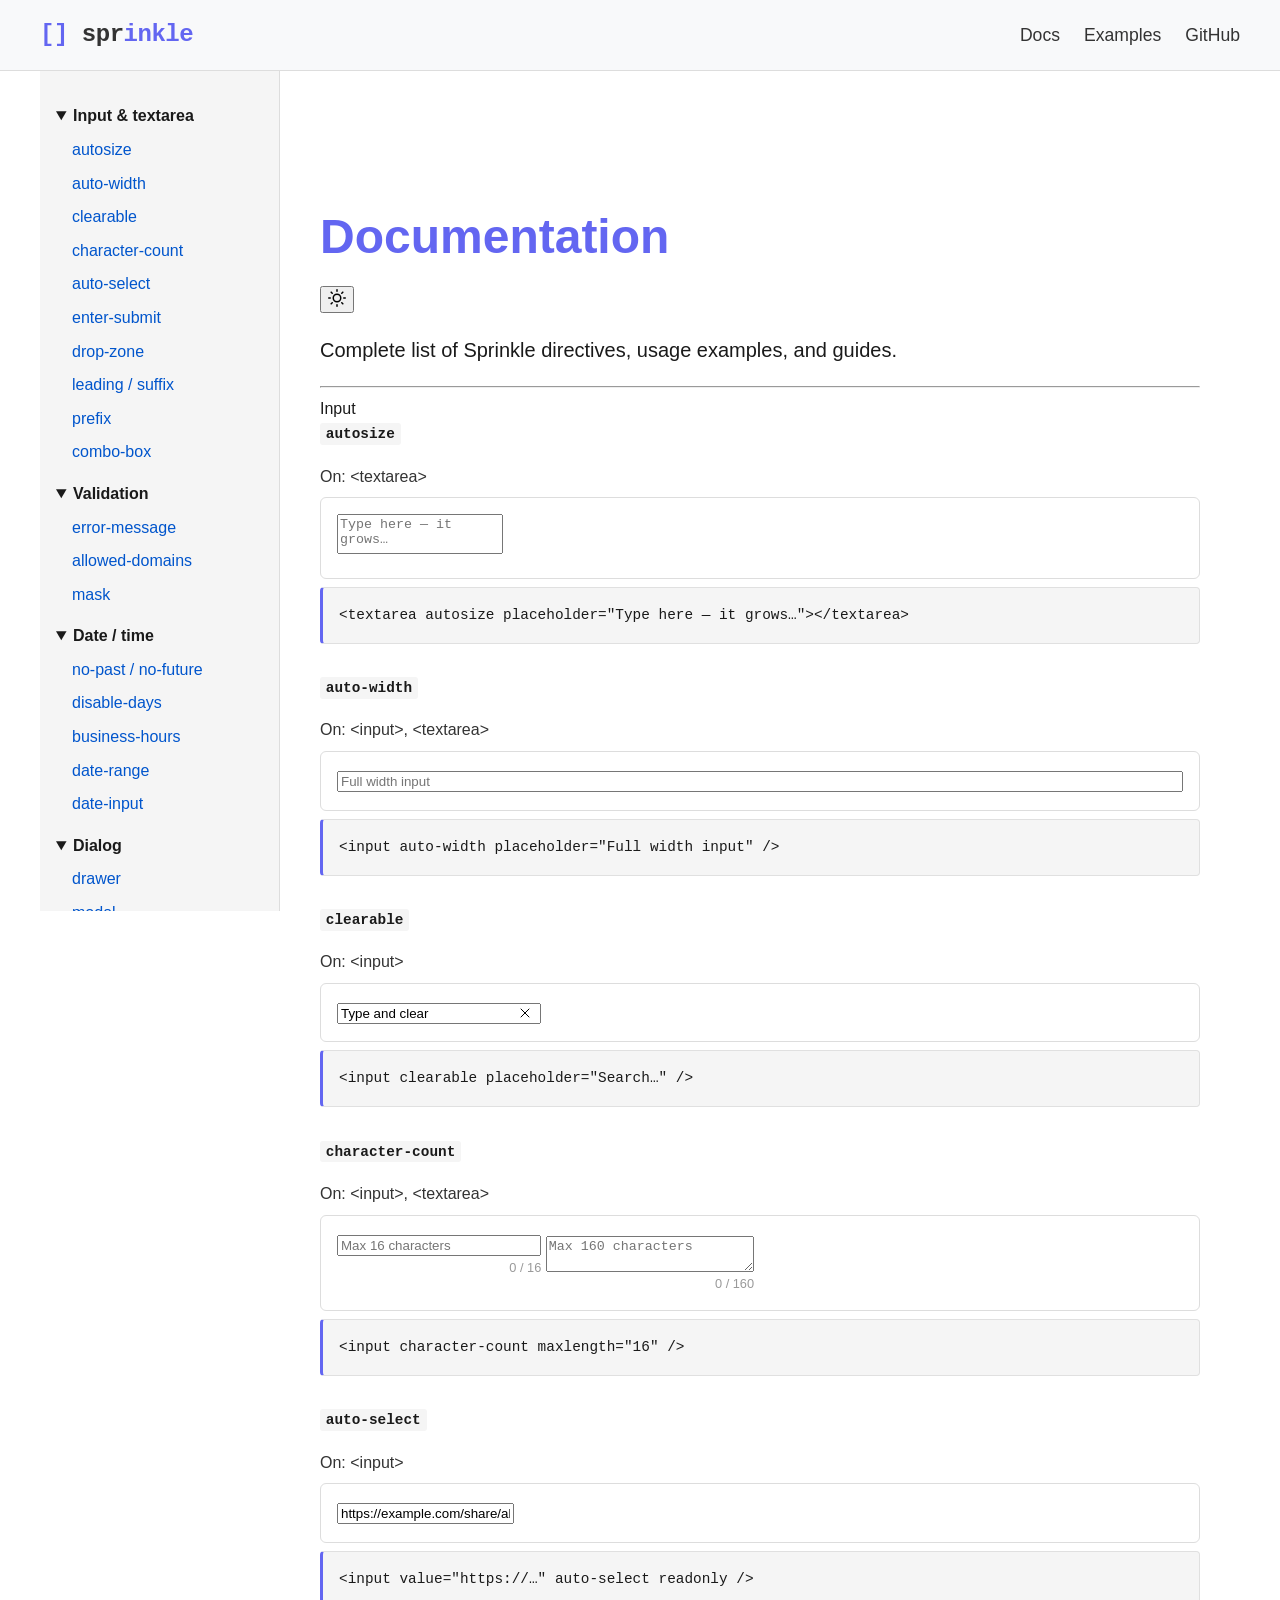
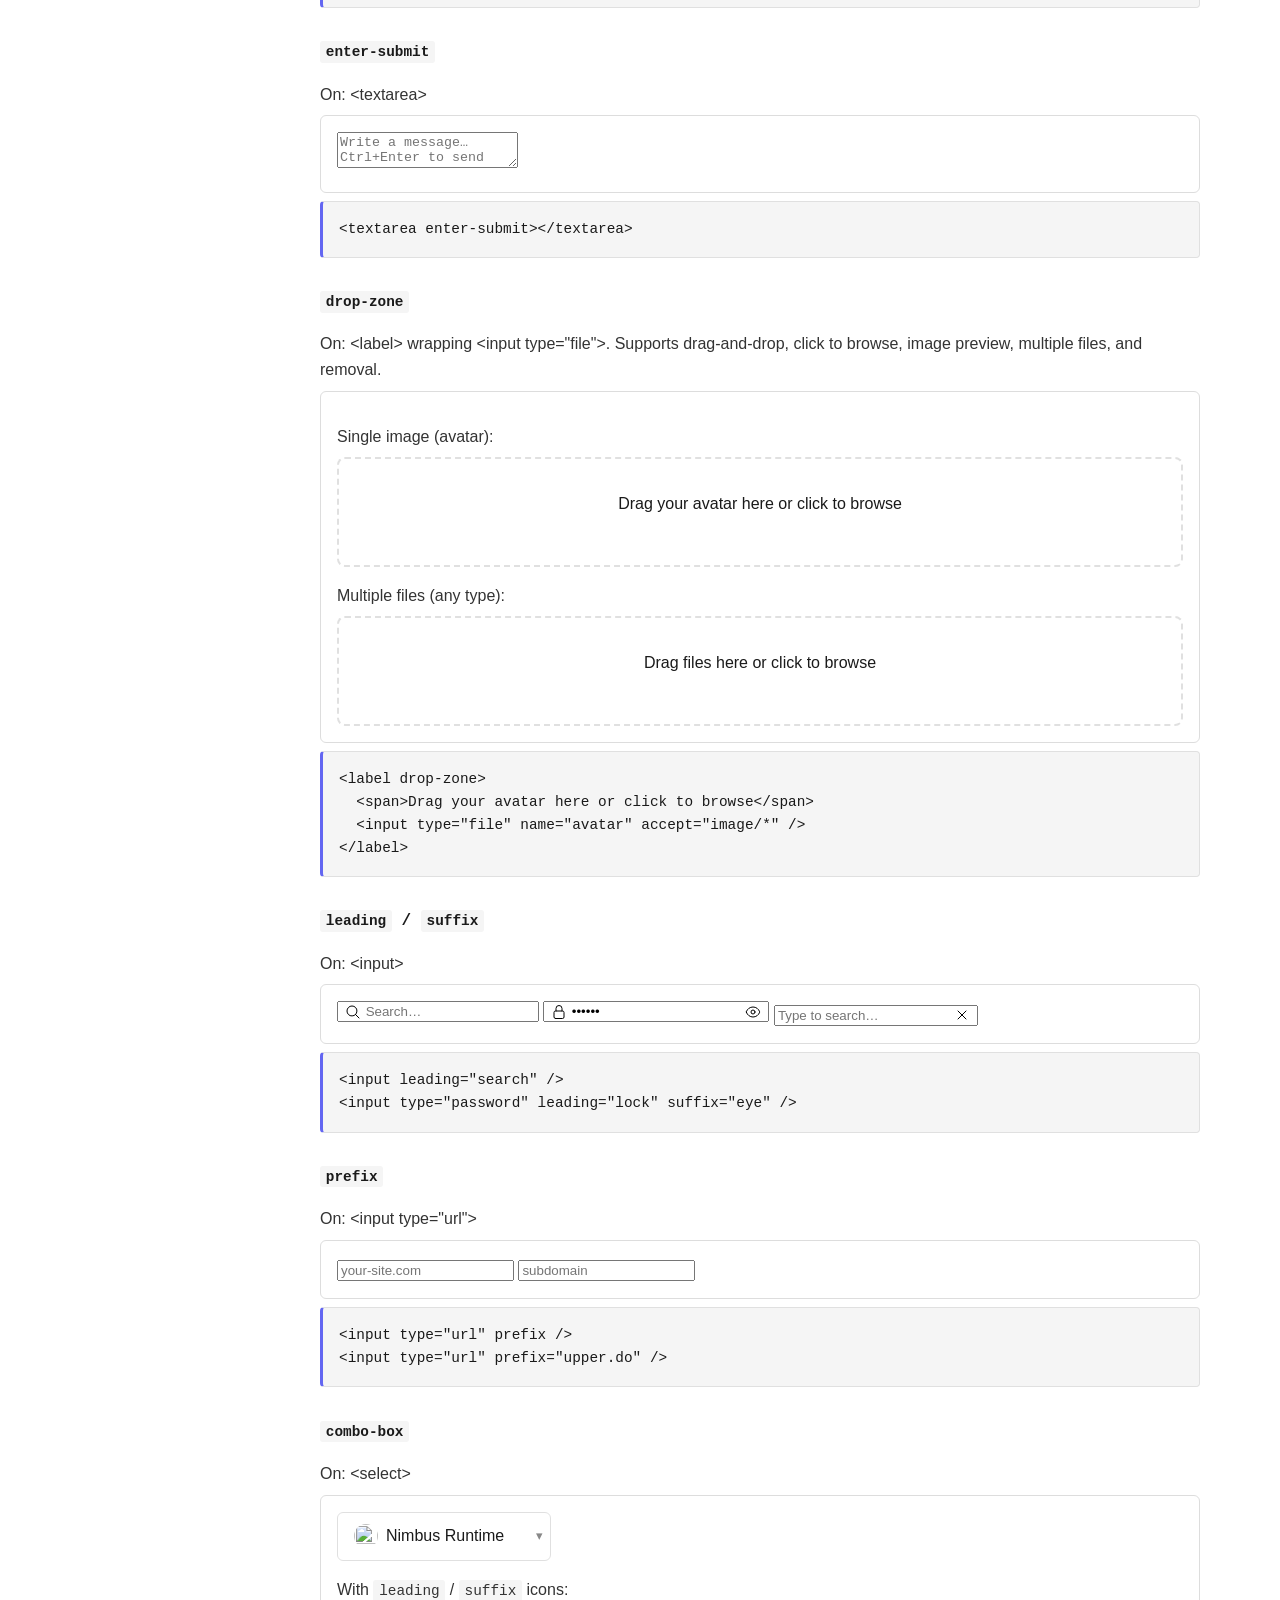
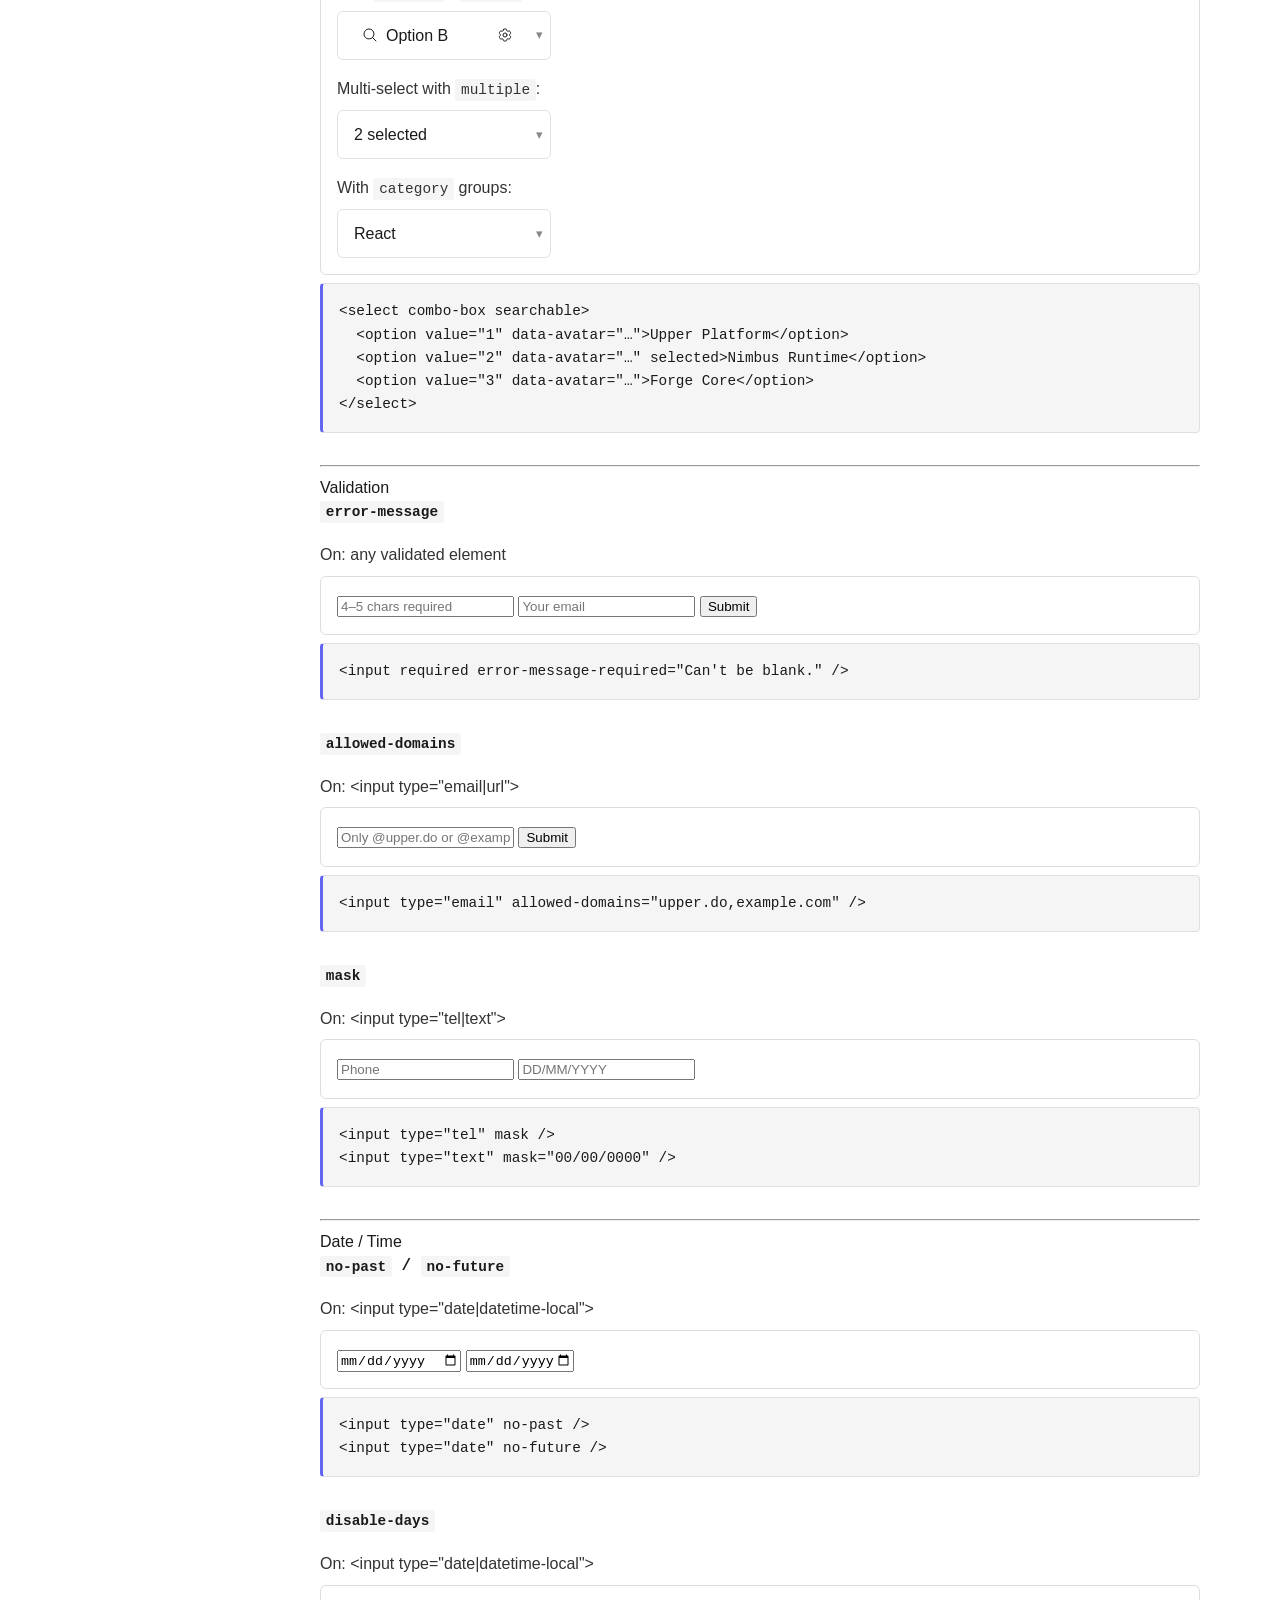
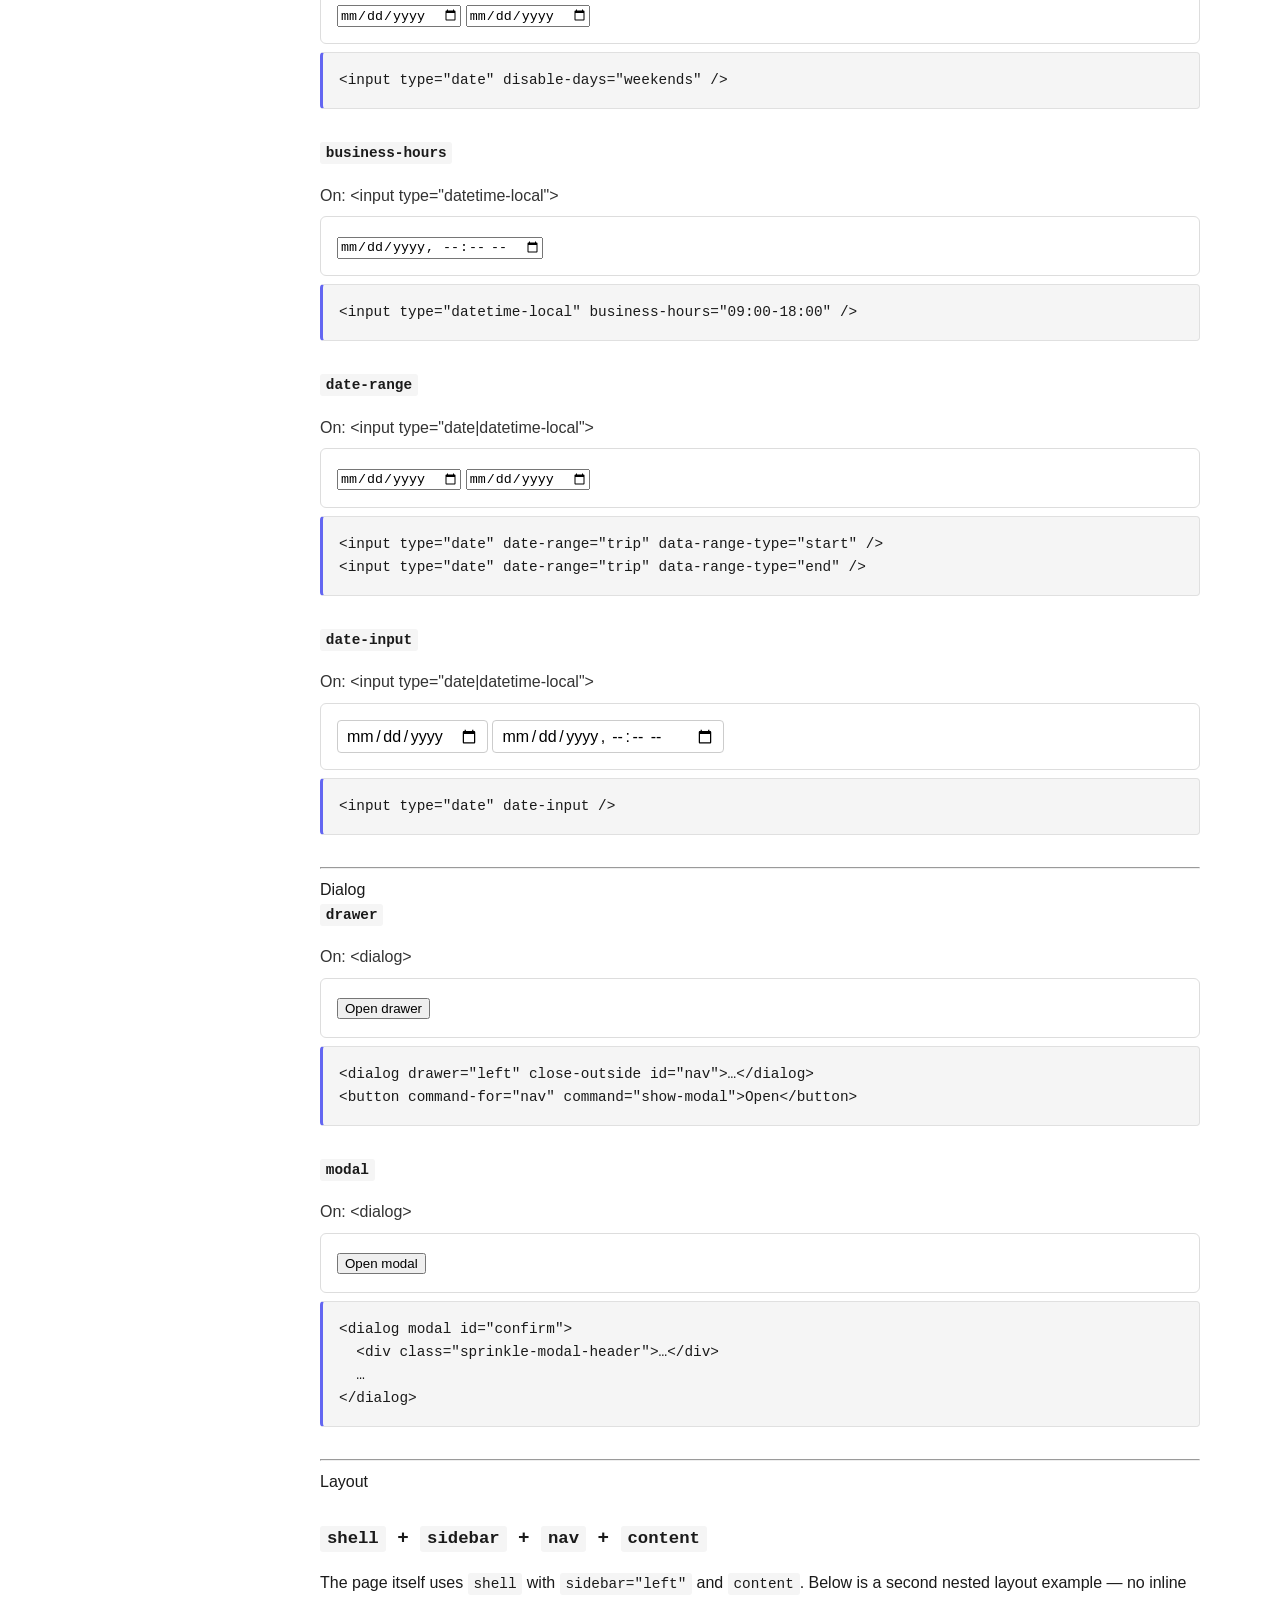
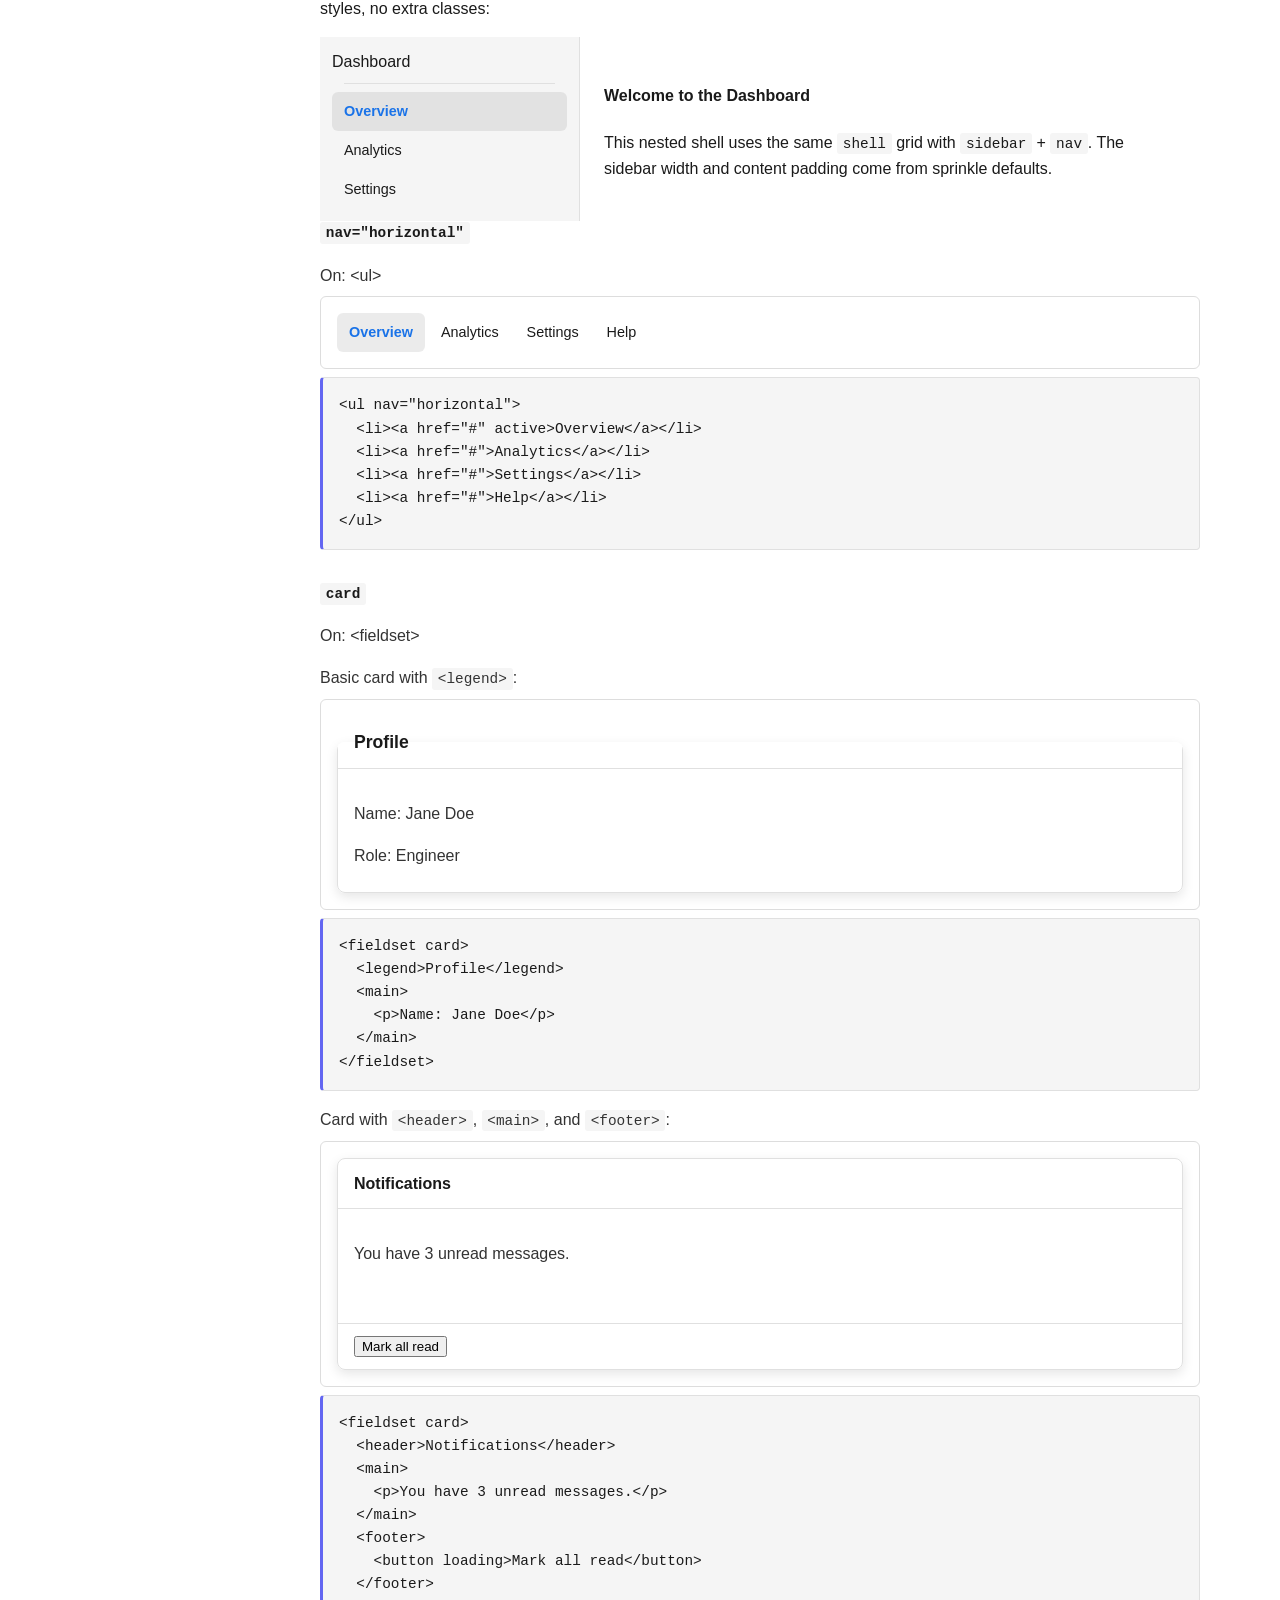
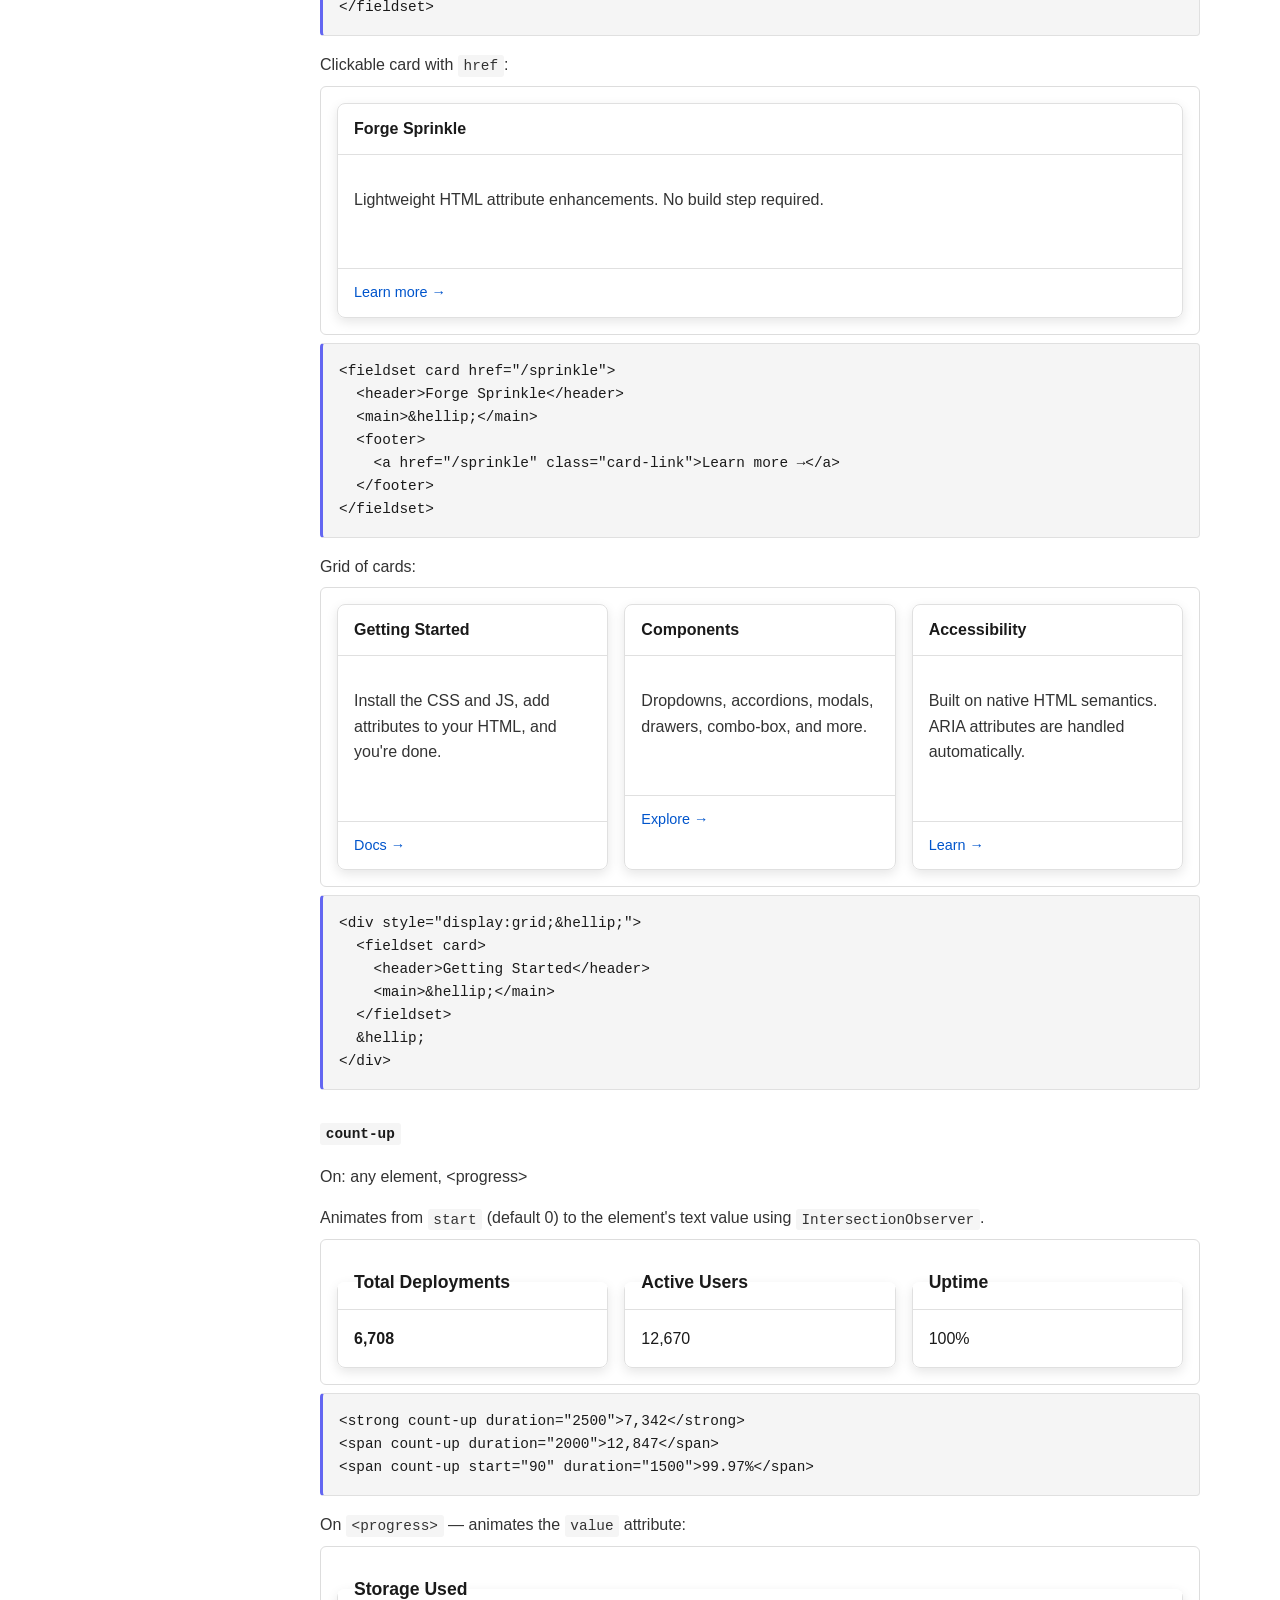
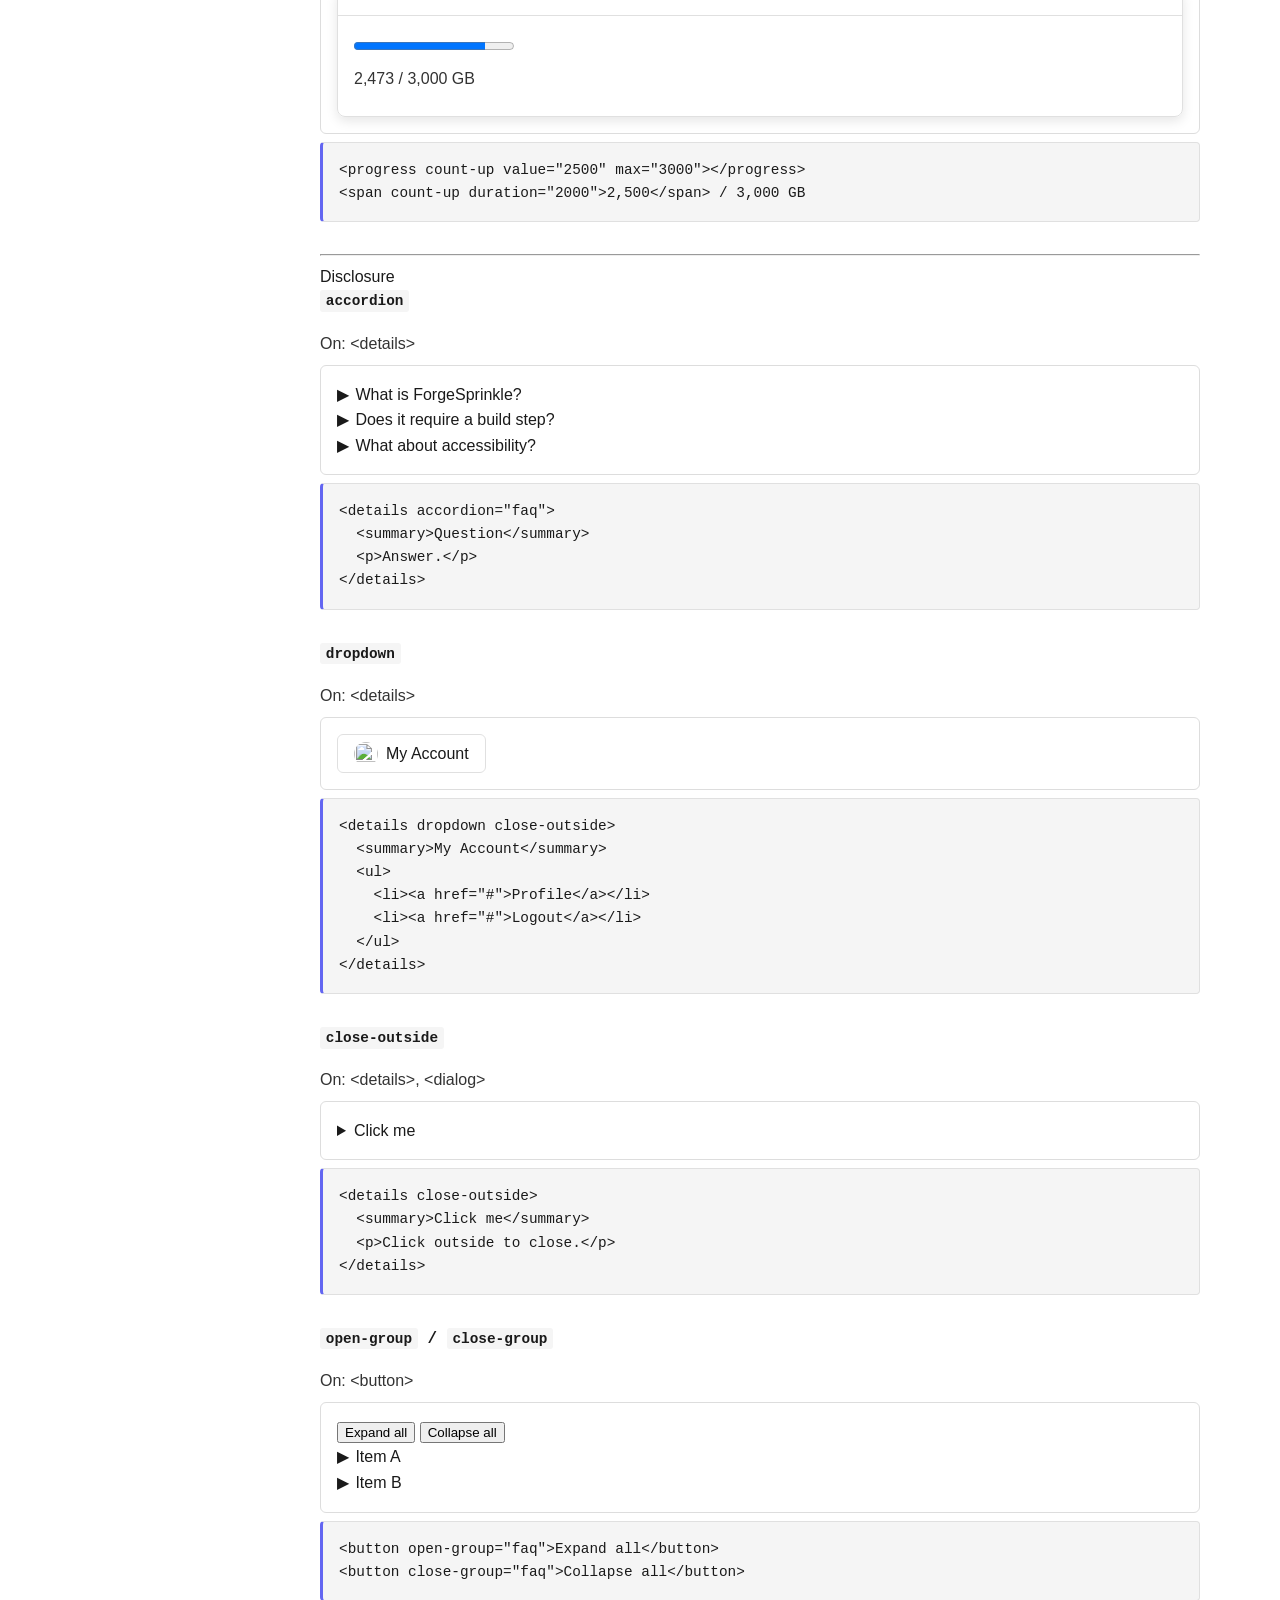
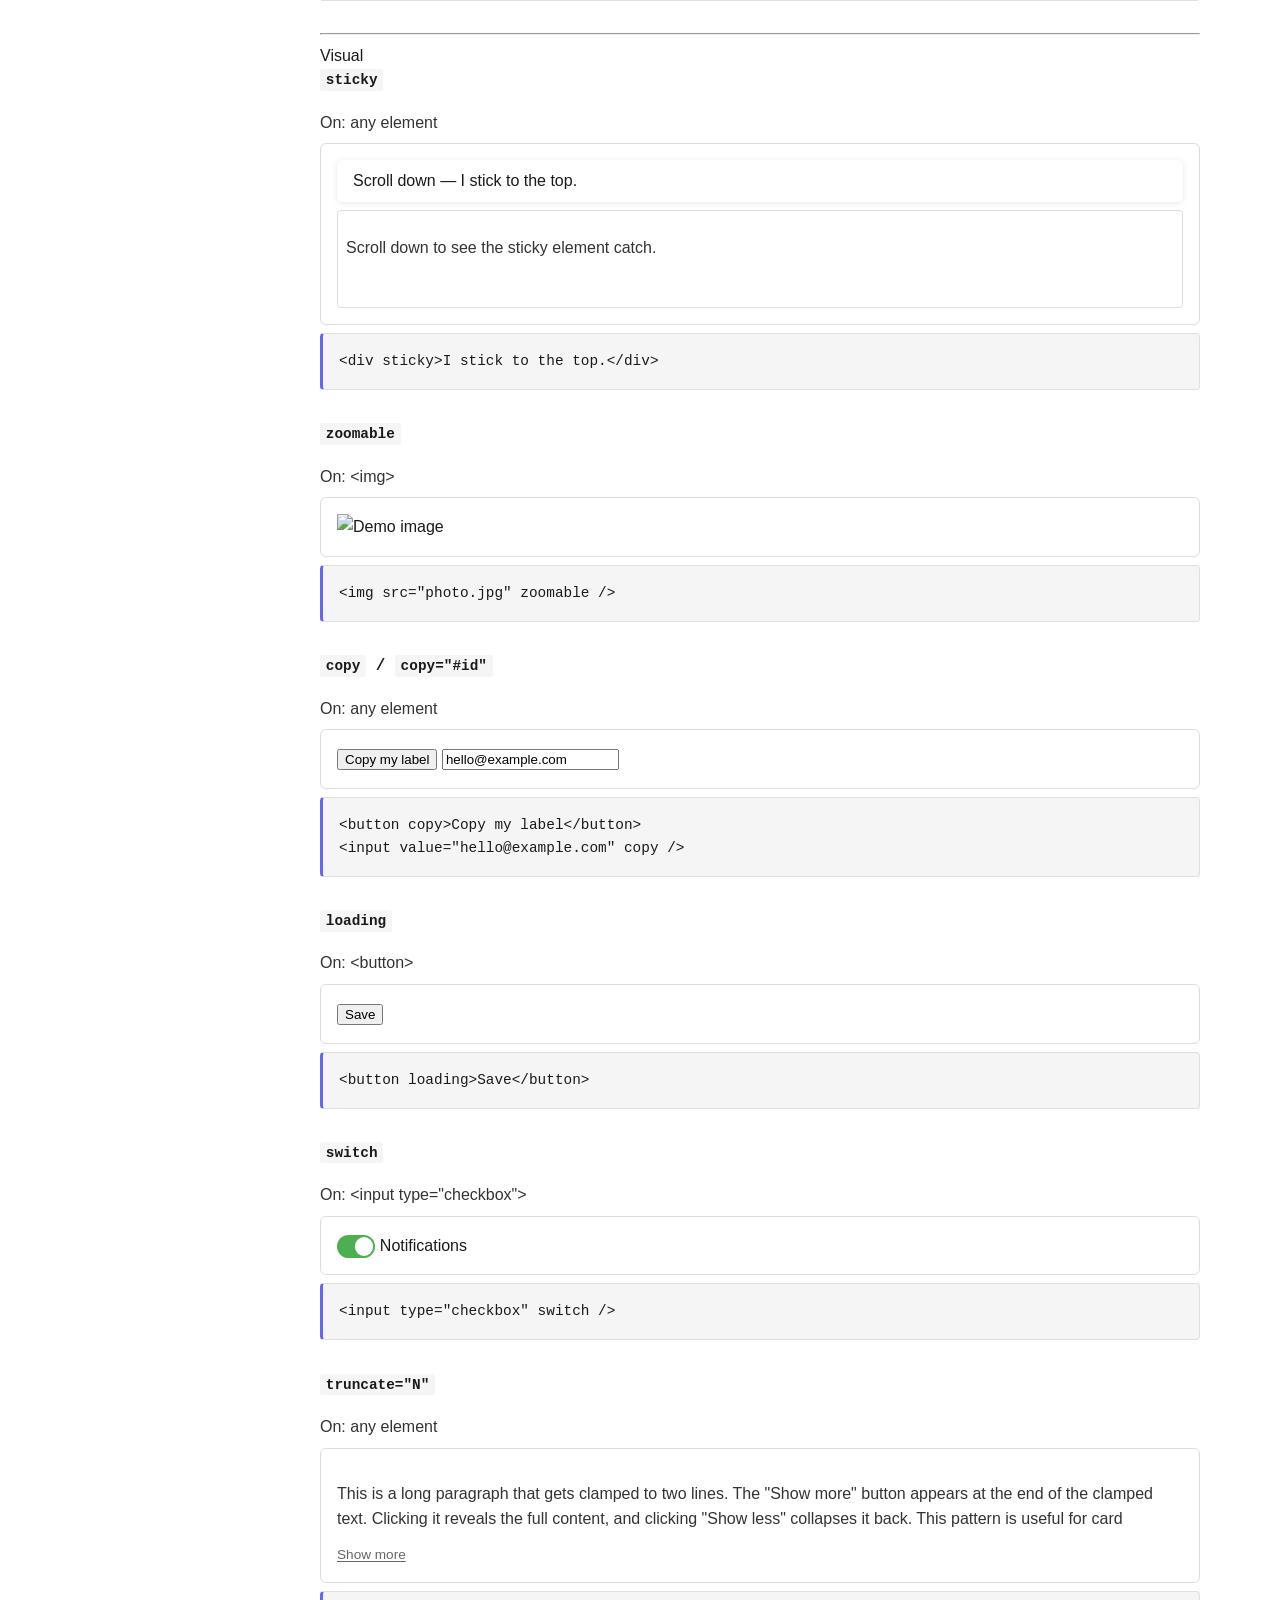
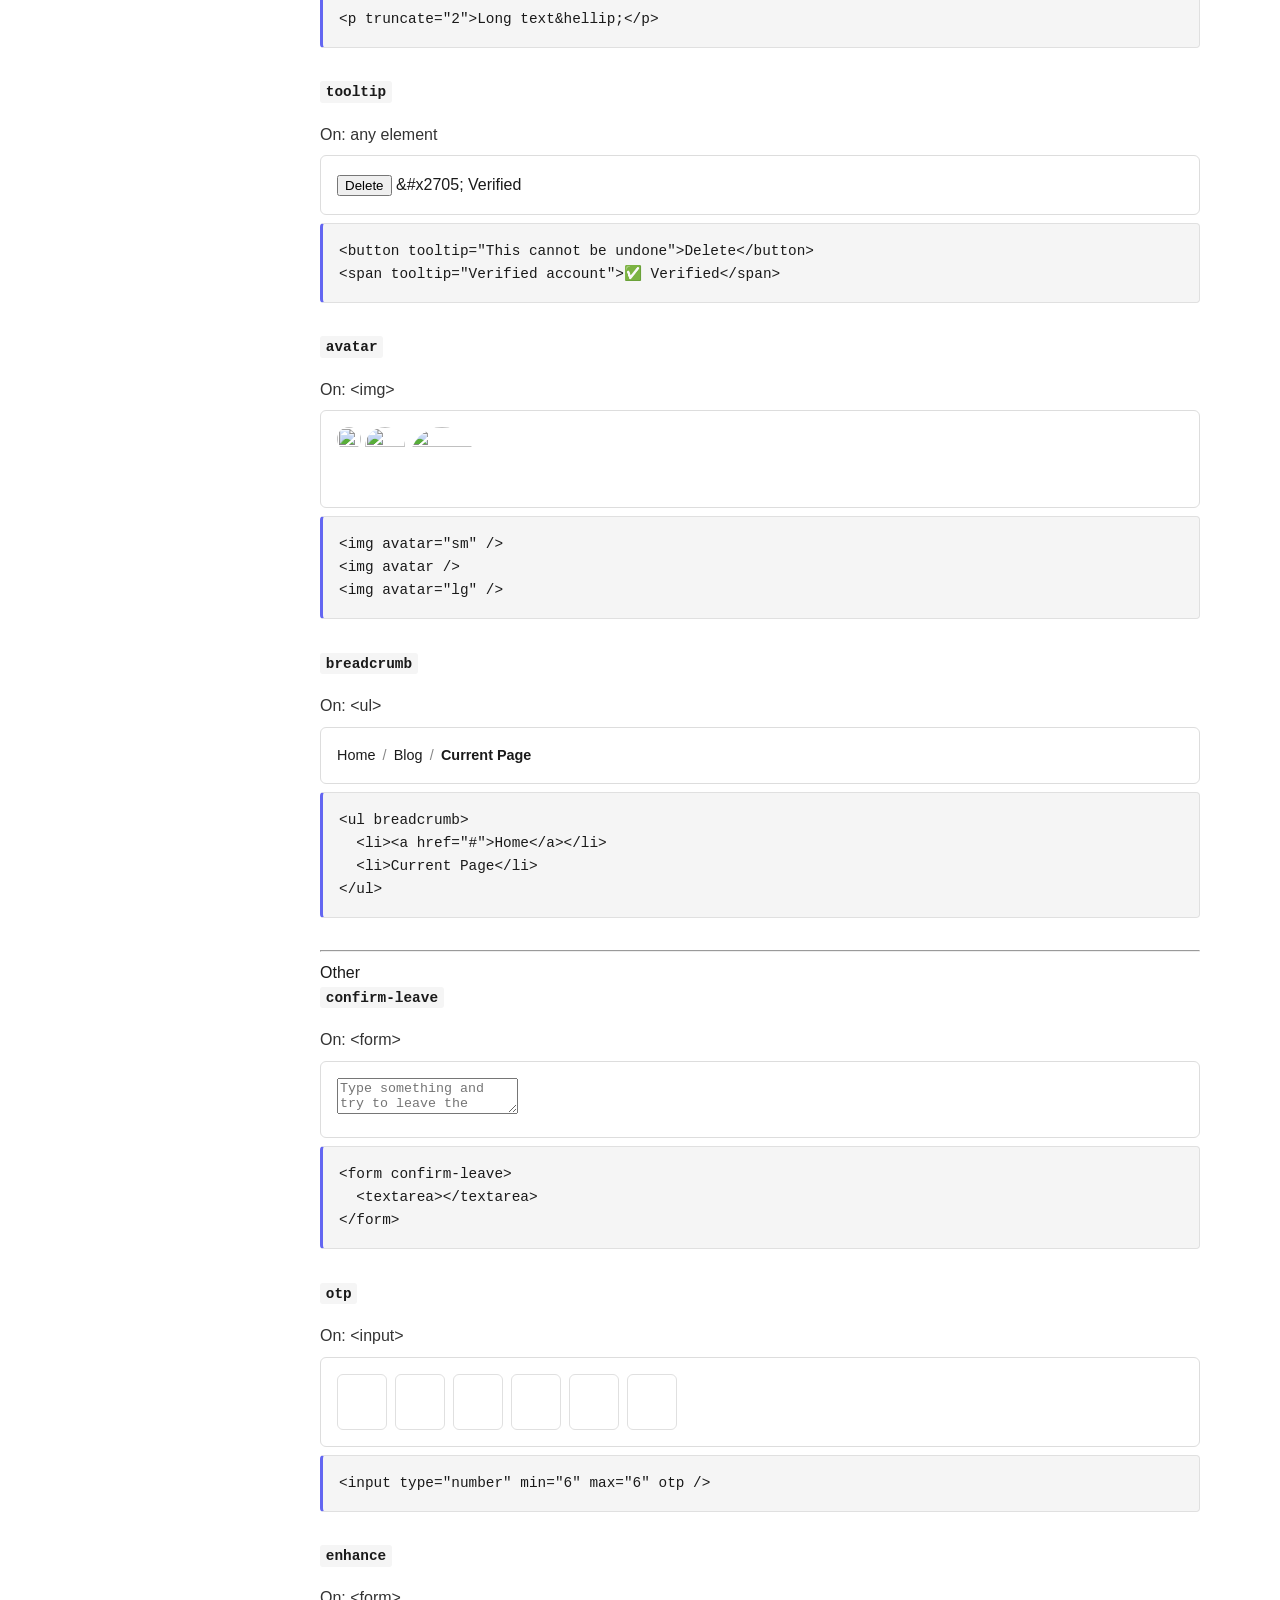
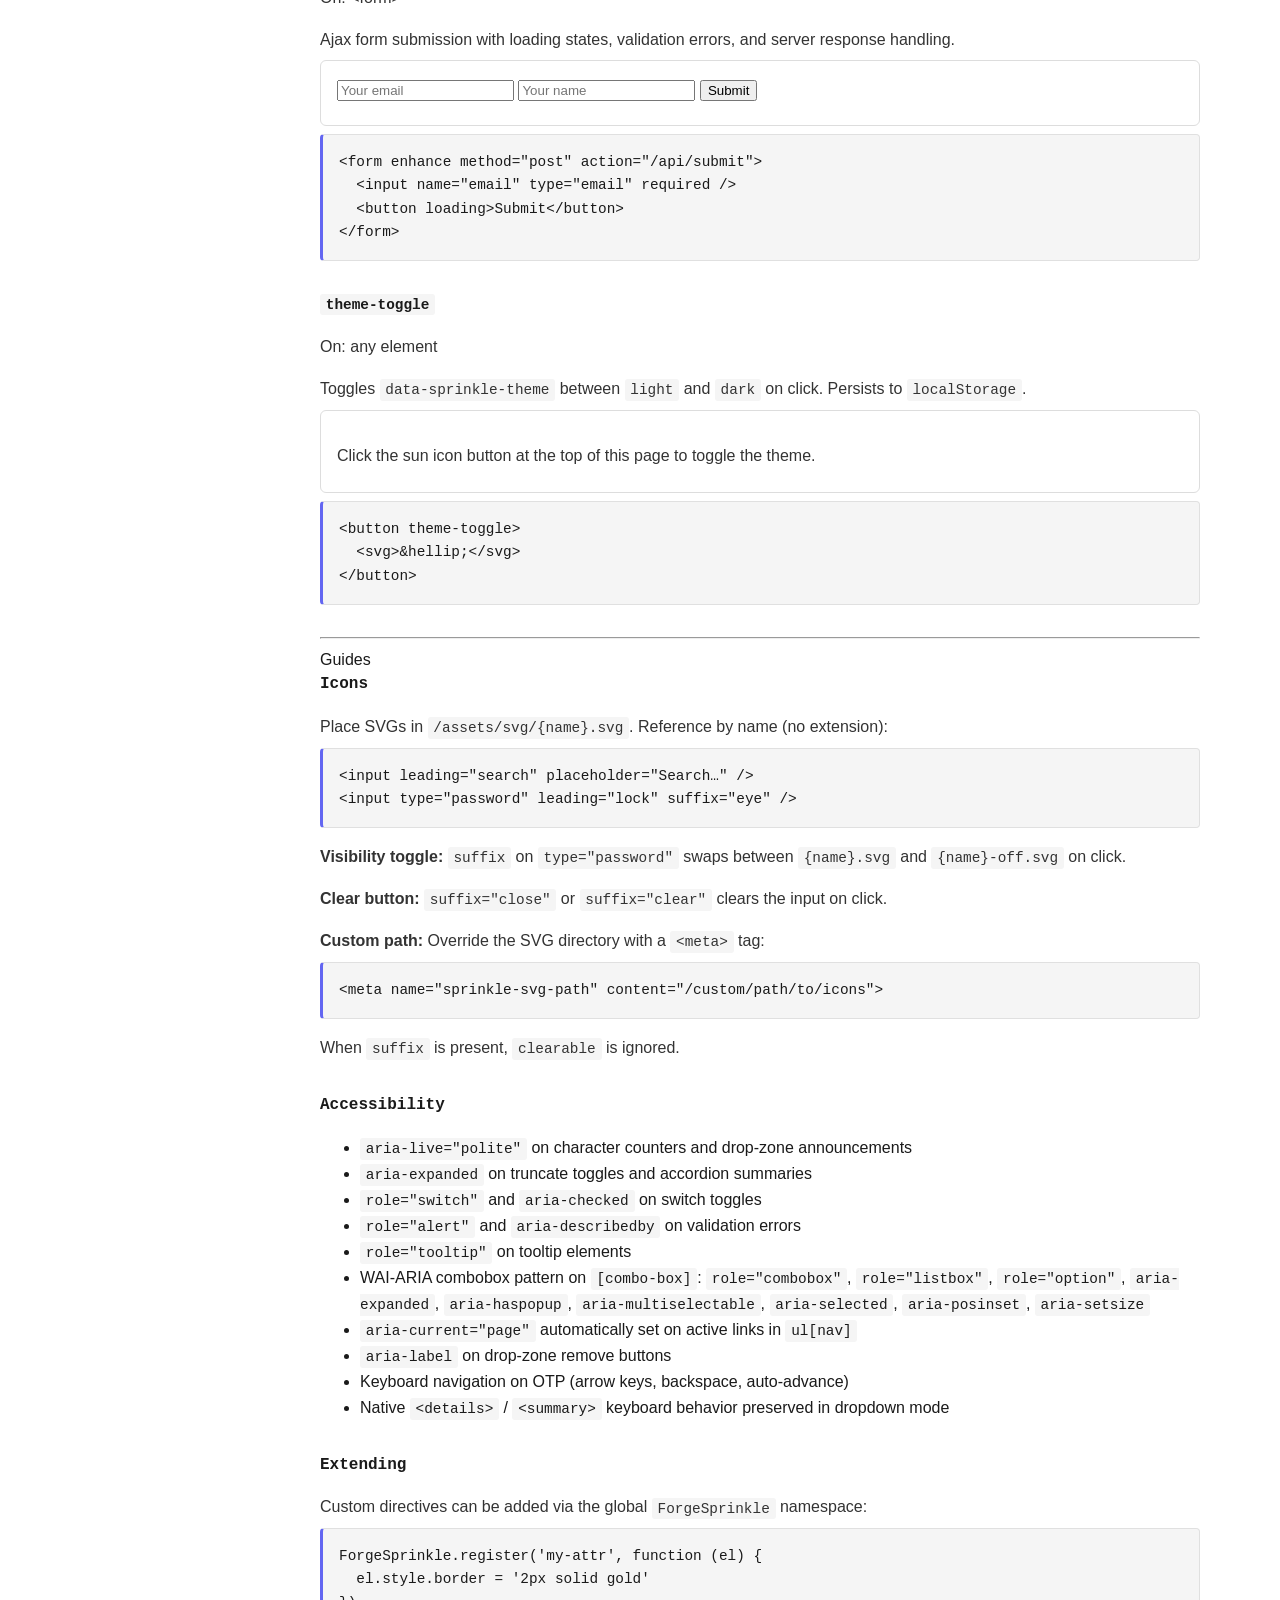
==== commit 27a9a9b2: "updated minify" ====
--- a/docs.html
+++ b/docs.html
@@ -6,7 +6,7 @@
     <meta name="viewport" content="width=device-width, initial-scale=1.0">
     <title>Sprinkle - Documentation</title>
     <link rel="stylesheet" href="./style.css">
-    <link rel="stylesheet" href="https://raw.githubusercontent.com/forge-kernel/sprinkle/refs/heads/main/src/UI/assets/css/sprinkle.min.css">
+    <link rel="stylesheet" href="./sprinkle.min.css">
     <meta name="sprinkle-svg-path" content="./icons/">
     <style>
         .doc-directive {
@@ -961,7 +961,7 @@
                 href="https://github.com/forge-kernel/sprinkle/blob/main/LICENSE">MIT License</a>.</p>
         <p>Enhancing HTML, simply.</p>
     </footer>
-    <script src="https://raw.githubusercontent.com/forge-kernel/sprinkle/refs/heads/main/src/UI/assets/js/sprinkle.min.js" defer></script>
+    <script src="./sprinkle.min.js" defer></script>
 </body>
 
 </html>
--- a/sprinkle.min.css
+++ b/sprinkle.min.css
@@ -0,0 +1 @@
+:root,[data-sprinkle-theme=light]{--sprinkle-bg: #fff;--sprinkle-text: #1a1a1a;--sprinkle-border: #e0e0e0;--sprinkle-shadow: 0 4px 12px rgba(0,0,0,.1);--sprinkle-error-color: #d32f2f;--sprinkle-drawer-z: 500;--sprinkle-modal-backdrop: rgba(0,0,0,.4);--sprinkle-sidebar-bg: #f5f5f5;--sprinkle-sidebar-border: #e0e0e0;--sprinkle-sidebar-width: 260px;--sprinkle-dd-hover: #f5f5f5;--sprinkle-tip-bg: #1a1a1a;--sprinkle-tip-color: #fff;--sprinkle-tip-arrow: #1a1a1a;--sprinkle-date-bg: Field;--sprinkle-date-color: FieldText;--sprinkle-date-border: #ccc;--sprinkle-success-bg: #e8f5e9;--sprinkle-success-color: #2e7d32;--sprinkle-form-msg-bg: #ffebee;--sprinkle-accent: #4a90d9}[data-sprinkle-theme=dark]{--sprinkle-bg: #222;--sprinkle-text: #eee;--sprinkle-border: #444;--sprinkle-shadow: 0 4px 12px rgba(0,0,0,.3);--sprinkle-error-color: #ff6b6b;--sprinkle-modal-backdrop: rgba(0,0,0,.6);--sprinkle-sidebar-bg: #1a1a1a;--sprinkle-sidebar-border: #333;--sprinkle-dd-hover: #333;--sprinkle-tip-bg: #eee;--sprinkle-tip-color: #111;--sprinkle-tip-arrow: #eee;--sprinkle-date-bg: #222;--sprinkle-date-color: #eee;--sprinkle-date-border: #555;--sprinkle-success-bg: #1b3d1b;--sprinkle-success-color: #81c784;--sprinkle-form-msg-bg: #3e1a1a;--sprinkle-accent: #5ba0e9}.sprinkle-enhance-wrap{display:inline-grid;grid-template-columns:1fr;grid-template-rows:auto auto;position:relative}.sprinkle-enhance-wrap>input,.sprinkle-enhance-wrap>textarea,.sprinkle-icon-leading,.sprinkle-icon-suffix{grid-column:1;grid-row:1}.sprinkle-enhance-wrap>input:not([leading]),.sprinkle-enhance-wrap>textarea{padding-right:2.2em;box-sizing:border-box}input[type=search]::-webkit-search-cancel-button{display:none}input[type=search]::-moz-search-clear-button{display:none}input[leading]{padding-left:2em}input[suffix]{padding-right:2em}.sprinkle-icon-leading,.sprinkle-icon-suffix{width:1em;height:1em;pointer-events:none;z-index:1}.sprinkle-icon-leading{justify-self:start;align-self:center;margin-left:.5em}.sprinkle-icon-suffix{justify-self:end;align-self:center;margin-right:.5em}.sprinkle-icon-interactive{pointer-events:auto;cursor:pointer;border:0;background:none;padding:0;font:inherit;color:inherit;display:flex;align-items:center;justify-content:center}.sprinkle-icon-interactive img{pointer-events:none;display:block;width:100%;height:100%}.sprinkle-sr-only{position:absolute;width:1px;height:1px;overflow:hidden;clip:rect(0,0,0,0);white-space:nowrap;border:0}.sprinkle-char-count{grid-column:1;grid-row:2;justify-self:end;font-size:.8em;color:#999;margin-top:2px}.sprinkle-loading{color:transparent;pointer-events:none;position:relative}.sprinkle-loading:after{content:"";position:absolute;inset:0;margin:auto;width:1em;height:1em;border:2px solid currentColor;border-top-color:transparent;border-radius:50%;animation:sprinkle-spin .6s linear infinite}@keyframes sprinkle-spin{to{transform:rotate(360deg)}}.sprinkle-zoomed-bg{position:fixed;inset:0;z-index:9999;background:#000000d9;display:flex;align-items:center;justify-content:center;cursor:zoom-out}.sprinkle-zoomed-img{max-width:90vw;max-height:90vh;object-fit:contain;border-radius:4px;box-shadow:0 4px 24px #00000080}[sticky]{position:sticky;top:0;padding:.5rem 1rem;background:var(--sprinkle-bg);border-radius:6px}.sprinkle-stuck{z-index:100;box-shadow:0 1px 6px #0000001a;background:var(--sprinkle-bg)}.sprinkle-sticky-sentinel{height:0;pointer-events:none}.sprinkle-copied{position:relative}.sprinkle-copied:after{content:"Copied!";position:absolute;bottom:100%;left:50%;transform:translate(-50%);background:#333;color:#fff;font-size:.75em;padding:2px 8px;border-radius:3px;white-space:nowrap}.sprinkle-truncated{overflow:hidden;transition:max-height .3s ease}.sprinkle-truncated.sprinkle-expanded{-webkit-line-clamp:unset}.sprinkle-truncate-btn{display:inline;border:0;background:none;cursor:pointer;padding:0;color:#666;font:inherit;font-size:.85em;text-decoration:underline;text-underline-offset:2px}.sprinkle-truncate-btn:hover{color:#222}label[drop-zone]{display:block;border:2px dashed var(--sprinkle-border);border-radius:8px;padding:2rem;text-align:center;cursor:pointer;transition:border-color .2s,background .2s;position:relative}label[drop-zone]:hover:not(:has(.sprinkle-drop-file)){border-color:var(--sprinkle-accent)}label[drop-zone].sprinkle-drop-active{border-color:var(--sprinkle-accent);background:#4a90d90d}label[drop-zone]:has(.sprinkle-drop-file){cursor:default;padding-bottom:1rem}label[drop-zone] input[type=file]{position:absolute;width:1px;height:1px;padding:0;margin:-1px;overflow:hidden;clip:rect(0,0,0,0);white-space:nowrap;border:0}label[drop-zone]>:first-child:not(.sprinkle-drop-preview){display:block;margin-bottom:.5rem;color:var(--sprinkle-text);font-weight:500}label[drop-zone]:has(.sprinkle-drop-file)>:first-child:not(.sprinkle-drop-preview){display:none}.sprinkle-drop-preview{display:flex;flex-wrap:wrap;gap:.5rem;margin-top:1rem}.sprinkle-drop-file{display:flex;align-items:center;gap:.5rem;padding:.5rem;border:1px solid var(--sprinkle-border);border-radius:6px;background:var(--sprinkle-bg);flex:1 1 180px;max-width:100%;box-sizing:border-box}.sprinkle-drop-file img{width:40px;height:40px;object-fit:cover;border-radius:4px;flex-shrink:0}.sprinkle-drop-info{flex:1;min-width:0;text-align:left}.sprinkle-drop-name{display:block;font-size:.9em;overflow:hidden;text-overflow:ellipsis;white-space:nowrap}.sprinkle-drop-size{display:block;font-size:.75em;color:var(--sprinkle-muted, #888)}.sprinkle-drop-remove{flex-shrink:0;width:24px;height:24px;padding:0;border:none;background:transparent;font-size:1.2em;line-height:1;cursor:pointer;color:var(--sprinkle-text);border-radius:50%;display:flex;align-items:center;justify-content:center}.sprinkle-drop-remove:hover{background:#0000001a}@media(prefers-color-scheme:dark){label[drop-zone].sprinkle-drop-active{background:#4a90d91f}.sprinkle-drop-remove:hover{background:#ffffff26}}[data-sprinkle-theme=dark]{label[drop-zone].sprinkle-drop-active{background:#4a90d91f}.sprinkle-drop-remove:hover{background:#ffffff26}}.sprinkle-switch-wrap{display:inline-flex;align-items:center;cursor:pointer;vertical-align:middle}.sprinkle-switch-wrap>input[type=checkbox]{position:absolute;opacity:0;width:0;height:0;margin:0;pointer-events:none}.sprinkle-switch-track{position:relative;display:inline-block;width:2.4em;height:1.4em;background:#ccc;border-radius:999px;transition:background .2s}.sprinkle-switch-track:after{content:"";position:absolute;top:2px;left:2px;width:calc(1.4em - 4px);height:calc(1.4em - 4px);background:#fff;border-radius:50%;transition:transform .2s}.sprinkle-switch-track.sprinkle-switch-on{background:#4caf50}.sprinkle-switch-track.sprinkle-switch-on:after{transform:translate(1em)}textarea[autosize]{overflow:hidden;resize:none}input[auto-width],textarea[auto-width]{width:100%;box-sizing:border-box}details.sprinkle-accordion>summary{cursor:pointer;list-style:none}details.sprinkle-accordion>summary::-webkit-details-marker{display:none}details.sprinkle-accordion>summary:before{content:"\25b6";display:inline-block;margin-right:.4em;transition:transform .25s}details.sprinkle-accordion[open]>summary:before{transform:rotate(90deg)}details.sprinkle-accordion>.sprinkle-accordion-body{overflow:hidden;transition:height .25s ease}input[data-sprinkle-range-active]{outline:2px solid -webkit-focus-ring-color;outline:2px solid highlight;outline-offset:1px}input[date-input]{font-family:inherit;font-size:inherit;line-height:normal;padding:.35em .5em;border:1px solid var(--sprinkle-date-border);border-radius:4px;background:var(--sprinkle-date-bg);color:var(--sprinkle-date-color);color-scheme:light dark;accent-color:highlight;min-width:14ch;box-sizing:border-box}input[date-input]::-webkit-clear-button,input[date-input]::-webkit-inner-spin-button{display:none}input[date-input]::-webkit-datetime-edit{padding:0;font-family:inherit;font-size:inherit;line-height:inherit}input[date-input]::-webkit-datetime-edit-fields-wrapper{padding:0}input[date-input]::-webkit-datetime-edit-text{padding:0 .1em}input[date-input]:focus{border-color:highlight;outline:2px solid highlight;outline-offset:-1px}.sprinkle-error{display:block;color:var(--sprinkle-error-color);font-size:12px;margin-top:4px;line-height:1.4}.sprinkle-form-msg{display:block;padding:12px 16px;border-radius:4px;font-size:14px;margin-bottom:16px;line-height:1.4}.sprinkle-form-msg-success{background:var(--sprinkle-success-bg);color:var(--sprinkle-success-color)}.sprinkle-form-msg-error{background:var(--sprinkle-form-msg-bg);color:var(--sprinkle-error-color)}.sprinkle-otp{display:flex;gap:8px}.sprinkle-otp-box{width:44px;height:52px;text-align:center;font-size:20px;font-family:inherit;border:1px solid var(--sprinkle-border);border-radius:6px;outline:none;background:var(--sprinkle-bg);color:var(--sprinkle-text)}.sprinkle-otp-box:focus{border-color:highlight;box-shadow:0 0 0 2px highlight}.sprinkle-otp-box.sprinkle-otp-filled{border-color:#888}input[otp]{position:absolute;opacity:0;width:1px;height:1px;overflow:hidden}img[avatar]{border-radius:50%;object-fit:cover;aspect-ratio:1;width:40px}img[avatar=sm]{width:24px}img[avatar=lg]{width:64px}[zoomable]{cursor:zoom-in}[tooltip]{position:relative;cursor:help}[tooltip]:after{content:attr(tooltip);position:absolute;padding:4px 8px;border-radius:4px;background:var(--sprinkle-tip-bg);color:var(--sprinkle-tip-color);font-size:12px;line-height:1.4;white-space:nowrap;pointer-events:none;opacity:0;transition:opacity .15s ease;z-index:1000}[tooltip]:before{content:"";position:absolute;border:4px solid transparent;opacity:0;transition:opacity .15s ease}[tooltip]:after{bottom:calc(100% + 6px);left:50%;transform:translate(-50%)}[tooltip]:before{bottom:calc(100% + 2px);left:50%;margin-left:-4px;border-top-color:var(--sprinkle-tip-arrow)}[tooltip].sprinkle-tip-bottom:after{top:calc(100% + 6px);bottom:auto;left:50%;transform:translate(-50%)}[tooltip].sprinkle-tip-bottom:before{top:calc(100% + 2px);bottom:auto;left:50%;margin-left:-4px;border-top-color:transparent;border-bottom-color:var(--sprinkle-tip-arrow)}[tooltip].sprinkle-tip-left:after{right:calc(100% + 6px);left:auto;top:50%;transform:translateY(-50%)}[tooltip].sprinkle-tip-left:before{right:calc(100% + 2px);left:auto;top:50%;margin-top:-4px;border-top-color:transparent;border-right-color:var(--sprinkle-tip-arrow)}[tooltip].sprinkle-tip-right:after{left:calc(100% + 6px);right:auto;top:50%;transform:translateY(-50%)}[tooltip].sprinkle-tip-right:before{left:calc(100% + 2px);right:auto;top:50%;margin-top:-4px;border-top-color:transparent;border-left-color:var(--sprinkle-tip-arrow)}[tooltip]:hover:after,[tooltip]:focus-visible:after,[tooltip]:hover:before,[tooltip]:focus-visible:before{opacity:1}ul[breadcrumb]{list-style:none;display:flex;flex-wrap:wrap;align-items:center;gap:0 .5em;padding:0;margin:0;font-size:.9rem}ul[breadcrumb] li{display:inline-flex;align-items:center}ul[breadcrumb] li:last-child{font-weight:600;color:var(--sprinkle-text, inherit)}ul[breadcrumb] li:after{content:"/";margin-left:.5em;color:#888}ul[breadcrumb] li:last-child:after{content:none}ul[breadcrumb] a{text-decoration:none;color:inherit}ul[breadcrumb] a:hover{text-decoration:underline}dialog[drawer]{position:fixed;margin:0;border:none;padding:1.5rem;inset:0;height:100%;width:300px;max-width:80vw;max-height:100%;box-sizing:border-box;z-index:var(--sprinkle-drawer-z);overflow-y:auto;background:var(--sprinkle-bg);color:var(--sprinkle-text);transform:translate(-100%);transition:transform .25s ease,overlay .25s allow-discrete,display .25s allow-discrete}dialog[drawer=right]{left:auto;right:0;transform:translate(100%)}dialog[drawer=top]{top:0;left:0;bottom:auto;width:100%;max-width:100%;height:auto;transform:translateY(-100%)}dialog[drawer=bottom]{bottom:0;top:auto;left:0;width:100%;max-width:100%;height:auto;transform:translateY(100%)}dialog[drawer][open]{transform:translate(0)}dialog[drawer]::backdrop{background:#00000059;transition:opacity .25s}@starting-style{dialog[drawer][open]{transform:translate(-100%)}dialog[drawer=right][open]{transform:translate(100%)}dialog[drawer=top][open]{transform:translateY(-100%)}dialog[drawer=bottom][open]{transform:translateY(100%)}}dialog[modal]{position:fixed;inset:0;margin:auto;border:none;border-radius:8px;padding:0;max-width:min(90vw,500px);width:100%;max-height:80vh;overflow-y:auto;background:var(--sprinkle-bg);color:var(--sprinkle-text);box-shadow:0 4px 24px #00000026;opacity:0;transform:scale(.95);transition:opacity .2s ease,transform .2s ease,overlay .2s allow-discrete,display .2s allow-discrete}dialog[modal][open]{opacity:1;transform:scale(1)}dialog[modal]::backdrop{background:var(--sprinkle-modal-backdrop);transition:opacity .2s}dialog[modal=sm]{max-width:min(90vw,360px)}dialog[modal=lg]{max-width:min(90vw,720px)}@starting-style{dialog[modal][open]{opacity:0;transform:scale(.95)}}.sprinkle-modal-header,.sprinkle-modal-body,.sprinkle-modal-footer{padding:1rem 1.5rem}.sprinkle-modal-header{border-bottom:1px solid var(--sprinkle-border);font-weight:600;font-size:1.1em;display:flex;align-items:center;justify-content:space-between}.sprinkle-modal-footer{border-top:1px solid var(--sprinkle-border);display:flex;justify-content:flex-end;gap:.5rem}.sprinkle-modal-close{background:none;border:none;font-size:1.25em;cursor:pointer;padding:.25em;line-height:1;color:inherit;opacity:.6}.sprinkle-modal-close:hover{opacity:1}details[dropdown]{position:relative;display:inline-block}details[dropdown]>summary{list-style:none;display:inline-flex;align-items:center;gap:.5em;padding:.375rem 1rem;border:1px solid var(--sprinkle-border);border-radius:6px;background:var(--sprinkle-bg);cursor:pointer;user-select:none}details[dropdown]>summary img{margin:0;vertical-align:middle}details[dropdown]>summary::-webkit-details-marker{display:none}details[dropdown]>:not(summary){position:absolute;top:calc(100% + 4px);left:0;min-width:180px;list-style:none;background:var(--sprinkle-bg);color:var(--sprinkle-text);border:1px solid var(--sprinkle-border);border-radius:6px;box-shadow:var(--sprinkle-dd-shadow);padding:.75rem 0;z-index:100;opacity:0;transform:translateY(-4px);transition:opacity .15s ease,transform .15s ease;pointer-events:none}details[dropdown]:not([open])>:not(summary){display:block}details[dropdown][open]>:not(summary){opacity:1;transform:translateY(0);pointer-events:auto}details[dropdown=right]>:not(summary){left:auto;right:0}details[dropdown]>:not(summary) a,details[dropdown]>:not(summary) button,details[dropdown]>:not(summary) [role=menuitem]{display:block;width:100%;padding:.375rem 1rem;text-decoration:none;color:inherit;background:none;border:none;text-align:left;font:inherit;cursor:pointer;box-sizing:border-box}details[dropdown]>:not(summary) a:hover,details[dropdown]>:not(summary) button:hover,details[dropdown]>:not(summary) [role=menuitem]:hover{background:var(--sprinkle-dd-hover)}details[dropdown]>:not(summary) ul,details[dropdown]>:not(summary) ol{list-style:none;margin:0;padding:0}details[dropdown]>:not(summary) li{margin:0;padding:0}details[dropdown]>:not(summary) li:hover{background:var(--sprinkle-dd-hover)}details[dropdown]>:not(summary) li>a,details[dropdown]>:not(summary) li>button{padding:.375rem 1rem;background:none}details[dropdown]>:not(summary) li>a:hover,details[dropdown]>:not(summary) li>button:hover{background:none}details[dropdown]>:not(summary) hr{margin:.375rem 0;border:none;border-top:1px solid var(--sprinkle-border)}[shell]{display:grid;height:100%;grid-template-columns:auto 1fr;box-sizing:border-box;color:var(--sprinkle-text)}[sidebar]{overflow-y:auto;background:var(--sprinkle-sidebar-bg);width:var(--sprinkle-sidebar-width);padding:.75rem;box-sizing:border-box}[sidebar=left]{border-right:1px solid var(--sprinkle-sidebar-border)}[sidebar=right]{border-left:1px solid var(--sprinkle-sidebar-border)}[sidebar=top]{border-bottom:1px solid var(--sprinkle-sidebar-border)}[sidebar=bottom]{border-top:1px solid var(--sprinkle-sidebar-border)}[content]{overflow-y:auto;background:var(--sprinkle-bg);padding:1.5rem;box-sizing:border-box}ul[nav]{list-style:none;margin:0;padding:0;width:100%}ul[nav] li{margin:0;padding:0}ul[nav] a{display:block;padding:.5rem .75rem;text-decoration:none;color:inherit;border-radius:6px;transition:background .15s;font-size:.9rem;width:100%;box-sizing:border-box}ul[nav] a:hover{background:#0000000f}ul[nav] a[active]{background:#00000014;font-weight:600;color:#1a73e8}ul[nav=horizontal]{display:flex;flex-wrap:wrap;align-items:stretch;gap:.25rem;width:100%}ul[nav=horizontal] li{display:flex;align-items:stretch}ul[nav=horizontal] a{display:flex;align-items:center;white-space:nowrap;width:100%}details[nav-group]>summary{list-style:none;cursor:pointer;padding:.5rem .75rem;border-radius:6px;display:flex;align-items:center;gap:.5rem;font-size:.9rem;transition:background .15s}details[nav-group]>summary::-webkit-details-marker,details[nav-group]>summary::marker{display:none;content:""}details[nav-group]>summary:after{content:"";margin-left:auto;border:solid currentColor;border-width:0 2px 2px 0;display:inline-block;padding:3px;transform:rotate(45deg);transition:transform .2s}details[nav-group][open]>summary:after{transform:rotate(-135deg)}details[nav-group]>summary:hover{background:#0000000f}details[nav-group]>ul{list-style:none;margin:0;padding:0 0 0 1.5rem}details[nav-group]>ul a{font-size:.85rem;padding:.375rem .75rem}hr[nav-sep]{margin:.5rem .75rem;border:none;border-top:1px solid var(--sprinkle-sidebar-border)}.sprinkle-combo-wrap{display:inline-block;position:relative}.sprinkle-combo>summary{display:inline-flex;align-items:center;gap:.5em;padding:.375rem 2em .375rem .75rem;border:1px solid var(--sprinkle-border);border-radius:6px;background:var(--sprinkle-bg);color:var(--sprinkle-text);cursor:pointer;user-select:none;min-height:2.2em;min-width:180px;white-space:nowrap}.sprinkle-combo>summary::-webkit-details-marker{display:none}.sprinkle-combo>summary:after{content:"\25be";position:absolute;right:.6em;top:50%;transform:translateY(-50%);font-size:.8em;color:var(--sprinkle-text-secondary, #888);pointer-events:none}.sprinkle-combo>summary .sprinkle-icon-leading,.sprinkle-combo>summary .sprinkle-icon-suffix{display:inline-block;flex-shrink:0;width:1em;height:1em;background-color:currentColor;mask-size:contain;mask-repeat:no-repeat;mask-position:center;-webkit-mask-size:contain;-webkit-mask-repeat:no-repeat;-webkit-mask-position:center}.sprinkle-combo>summary .sprinkle-icon-suffix{margin-left:auto;margin-right:1.3em}.sprinkle-combo[open]>summary{border-color:var(--sprinkle-accent, #4a90d9);box-shadow:0 0 0 2px #4a90d933}.sprinkle-combo [listbox]{position:absolute;top:calc(100% + 4px);left:0;right:auto;min-width:100%;background:var(--sprinkle-bg);color:var(--sprinkle-text);border:1px solid var(--sprinkle-border);border-radius:6px;box-shadow:var(--sprinkle-dd-shadow, 0 4px 12px rgba(0,0,0,.1));z-index:100;opacity:0;transform:translateY(-4px);transition:opacity .15s ease,transform .15s ease;pointer-events:none}.sprinkle-combo:not([open]) [listbox]{display:block}.sprinkle-combo[open] [listbox]{opacity:1;transform:translateY(0);pointer-events:auto}.sprinkle-combo [listbox] ul{list-style:none;margin:0;padding:.25rem 0;max-height:240px;overflow-y:auto}.sprinkle-combo [listbox] li{display:flex;align-items:center;gap:.5em;padding:.5rem .75rem;cursor:pointer;user-select:none}.sprinkle-combo-check{display:inline-flex;align-items:center;justify-content:center;width:1.2em;flex-shrink:0;font-size:.85em;color:var(--sprinkle-accent, #4a90d9)}.sprinkle-combo [listbox] li[aria-disabled=true]{opacity:.4;cursor:default;pointer-events:none}.sprinkle-combo [listbox] li:hover,.sprinkle-combo [listbox] li[active]{background:var(--sprinkle-dd-hover, #f5f5f5)}.sprinkle-combo [listbox] li[active]{font-weight:600}.sprinkle-combo-category{padding:.4rem .75rem .2rem;font-size:.75em;font-weight:700;text-transform:uppercase;letter-spacing:.05em;color:var(--sprinkle-muted, #888);cursor:default;pointer-events:none}.sprinkle-combo [search-box]{display:block;width:100%;padding:.5rem .75rem;border:none;border-bottom:1px solid var(--sprinkle-border);background:transparent;color:inherit;font:inherit;font-size:.9em;box-sizing:border-box;outline:none}.sprinkle-combo [search-box]:focus{border-bottom-color:var(--sprinkle-accent, #4a90d9)}.sprinkle-combo img[avatar]{flex-shrink:0}fieldset[card]{border:1px solid var(--sprinkle-border);border-radius:8px;padding:0;margin:0;background:var(--sprinkle-bg);color:var(--sprinkle-text);box-shadow:var(--sprinkle-shadow);overflow:hidden;min-width:0}fieldset[card]>legend{padding:.75rem 1rem;font-weight:600;font-size:1.1em;width:100%;box-sizing:border-box;border-bottom:1px solid var(--sprinkle-border)}fieldset[card]>header{padding:.75rem 1rem;border-bottom:1px solid var(--sprinkle-border);font-weight:600}fieldset[card]>main{padding:1rem;display:block}fieldset[card]>footer{padding:.75rem 1rem;border-top:1px solid var(--sprinkle-border);display:flex;align-items:center;gap:.5rem}@media(prefers-color-scheme:dark){ul[nav] a[active]{background:#ffffff1a;color:#8ab4f8}ul[nav] a:hover{background:#ffffff0f}details[nav-group]>summary:hover{background:#ffffff0f}}[data-sprinkle-theme=dark]{ul[nav] a[active]{background:#ffffff1a;color:#8ab4f8}ul[nav] a:hover{background:#ffffff0f}details[nav-group]>summary:hover{background:#ffffff0f}}
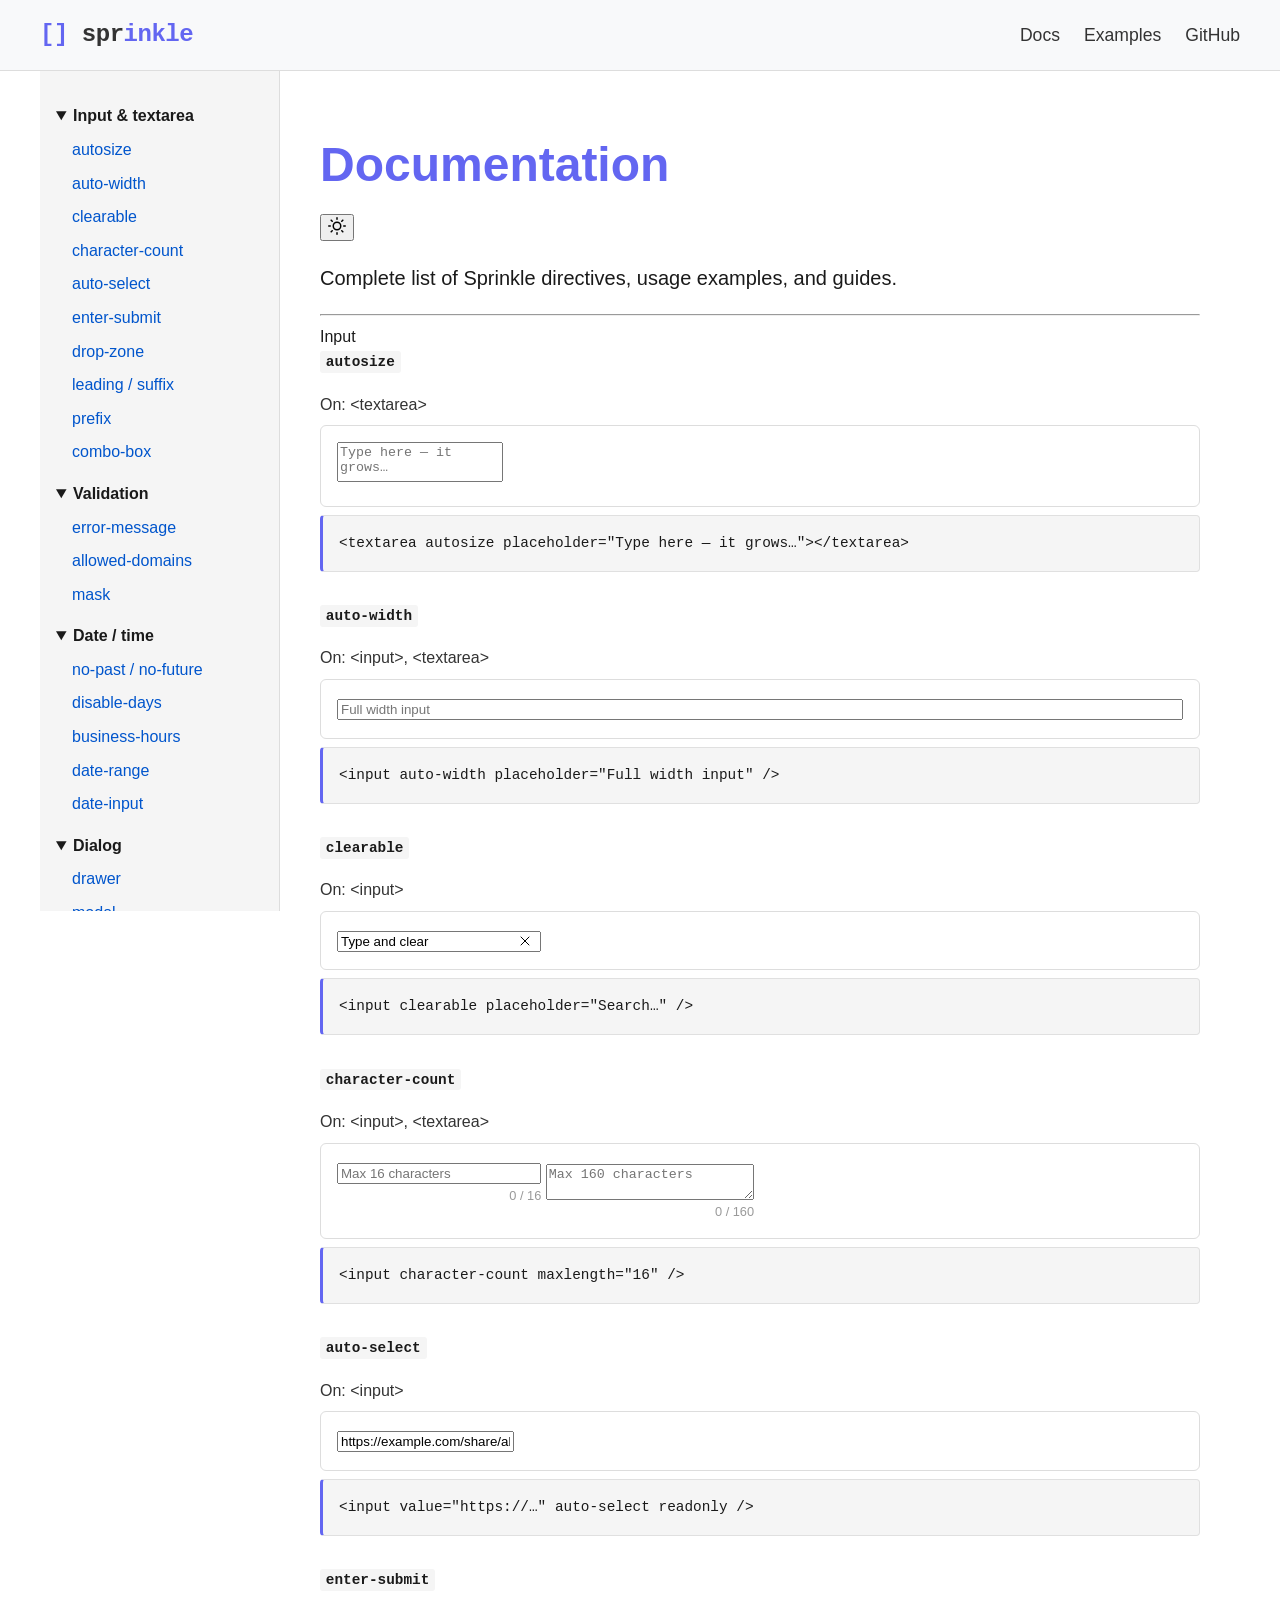
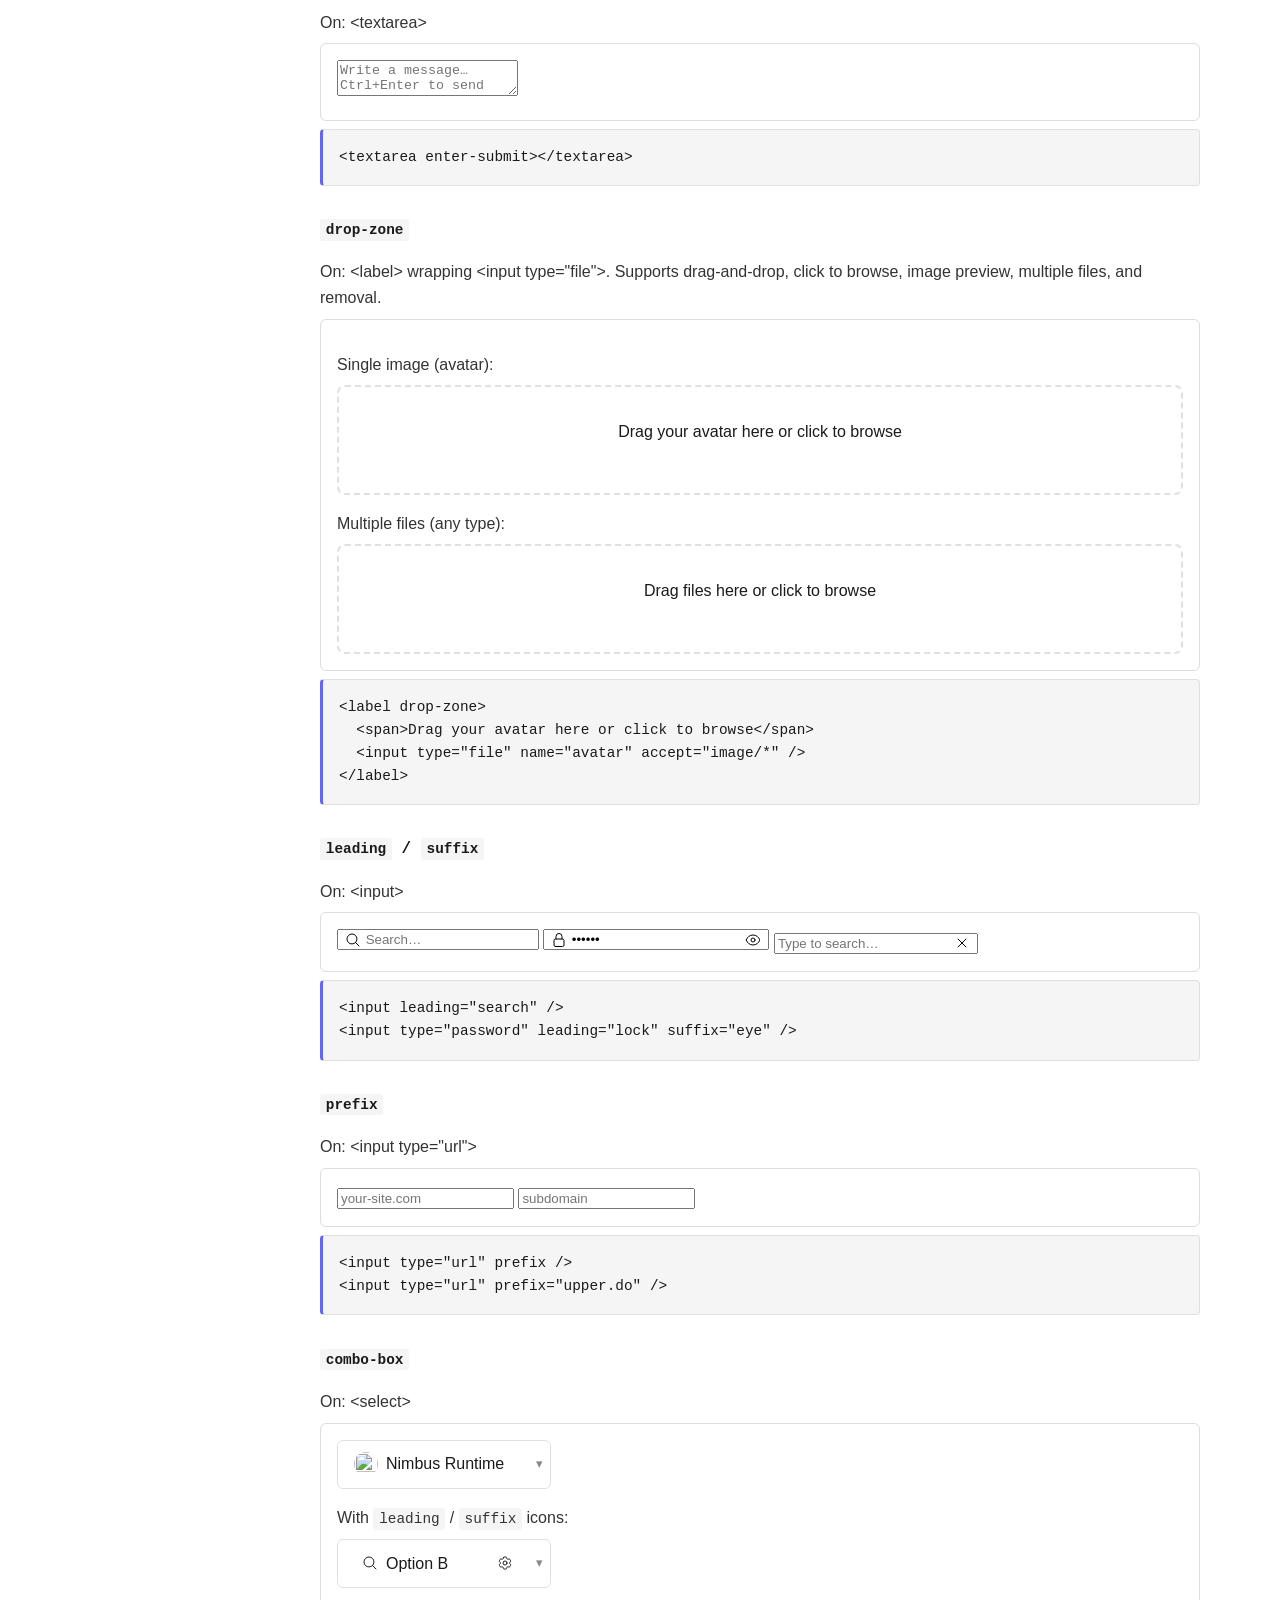
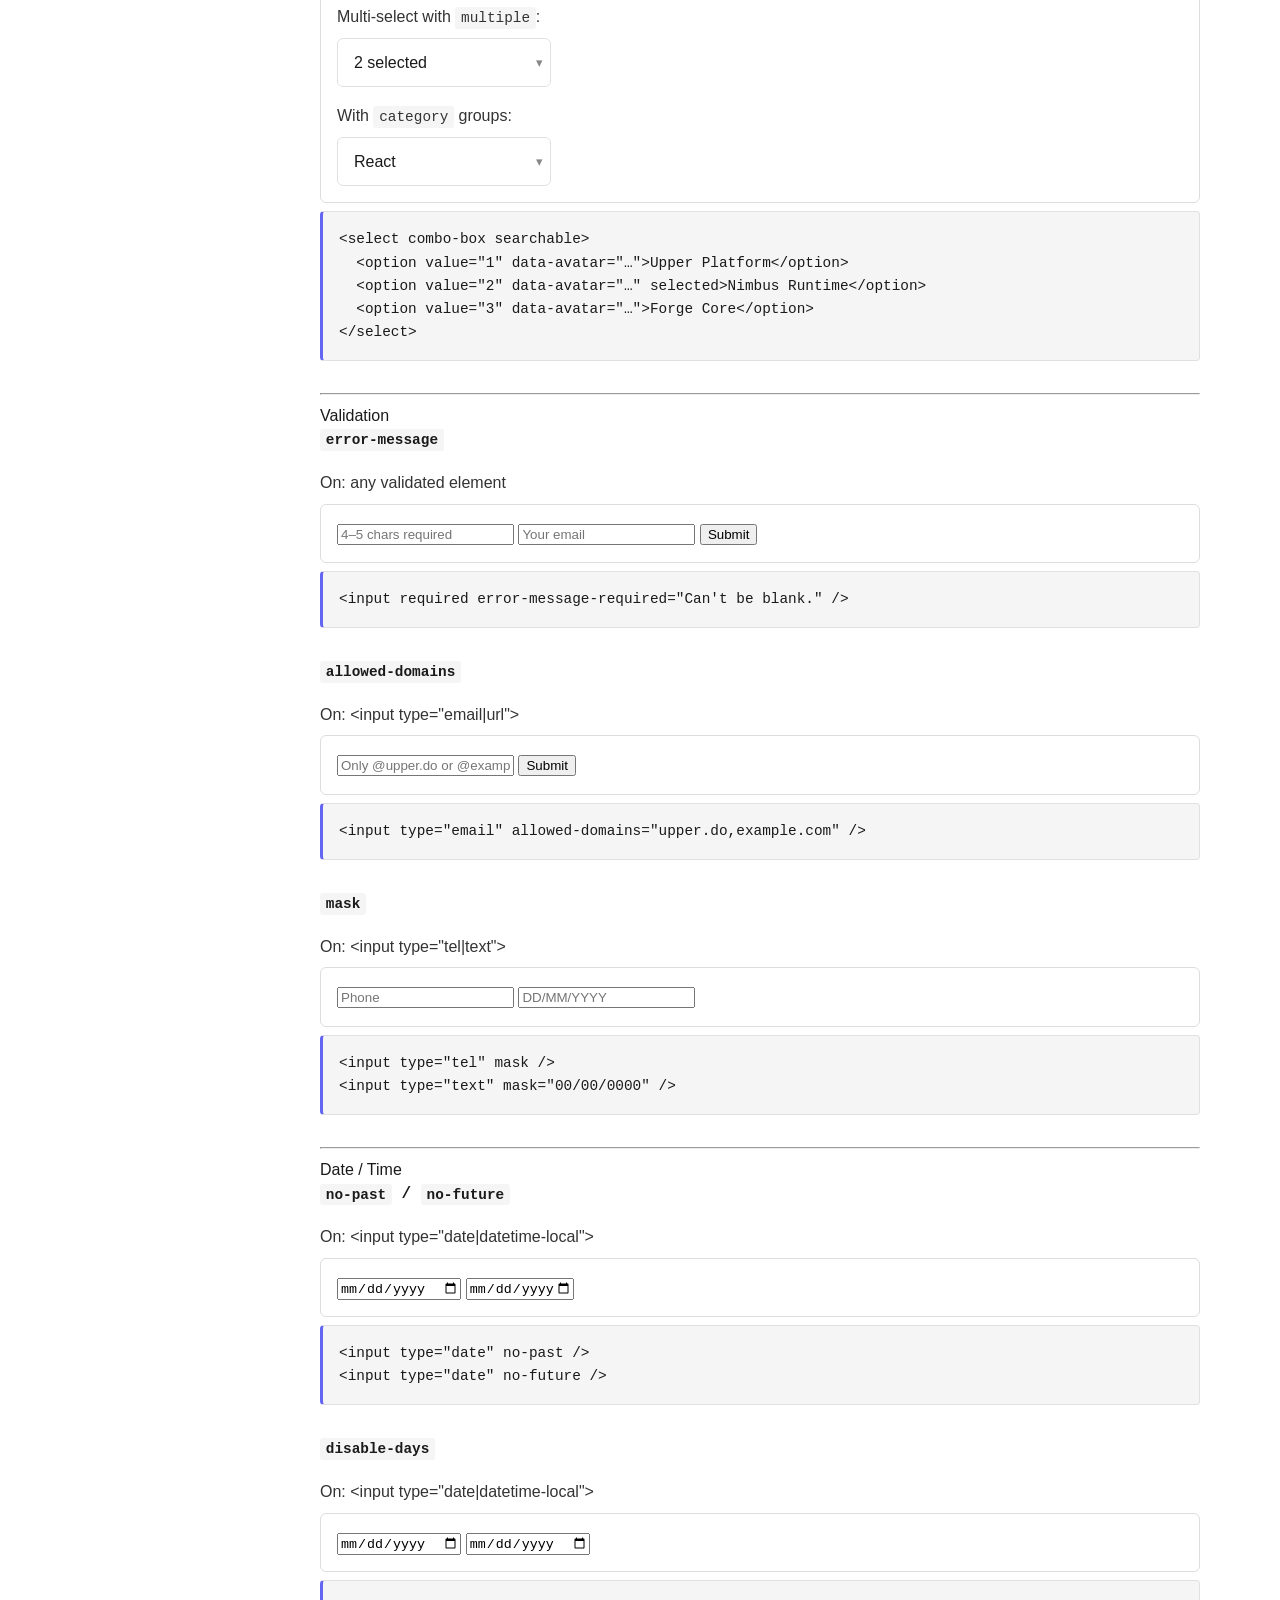
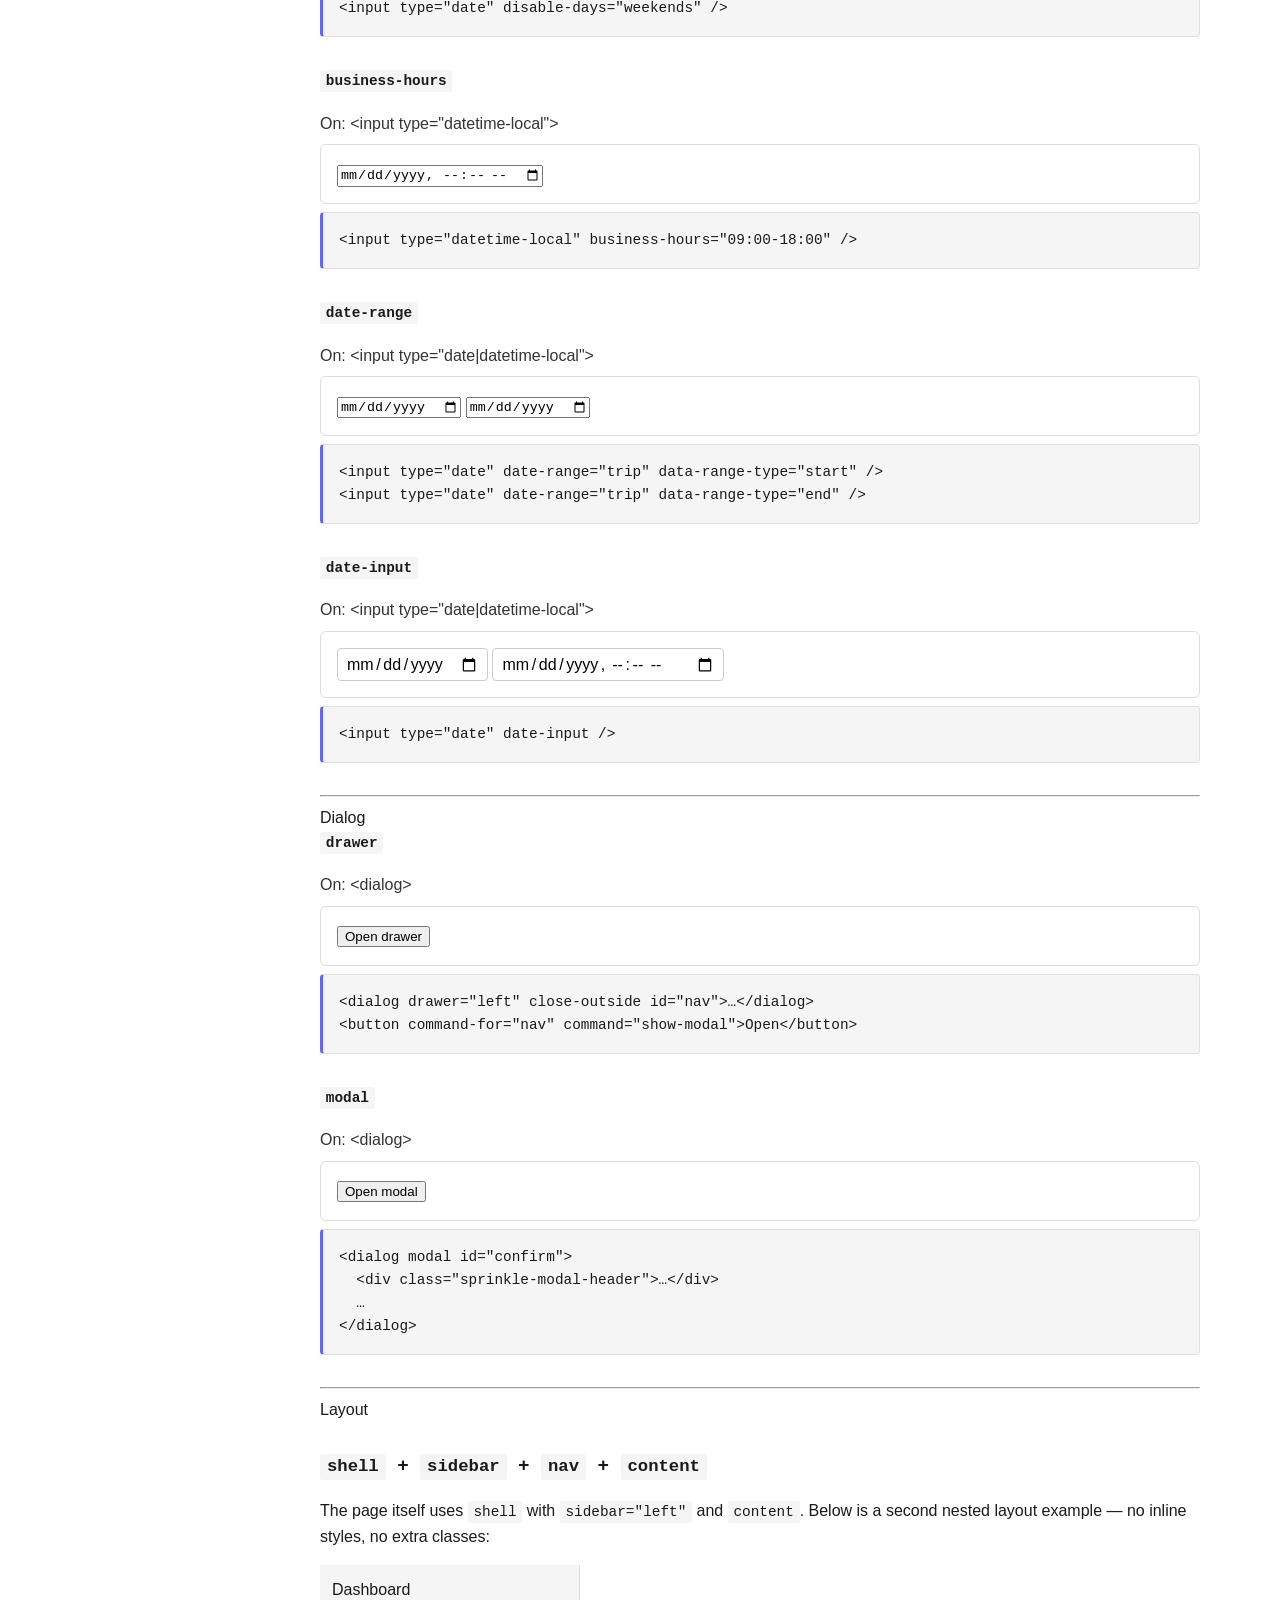
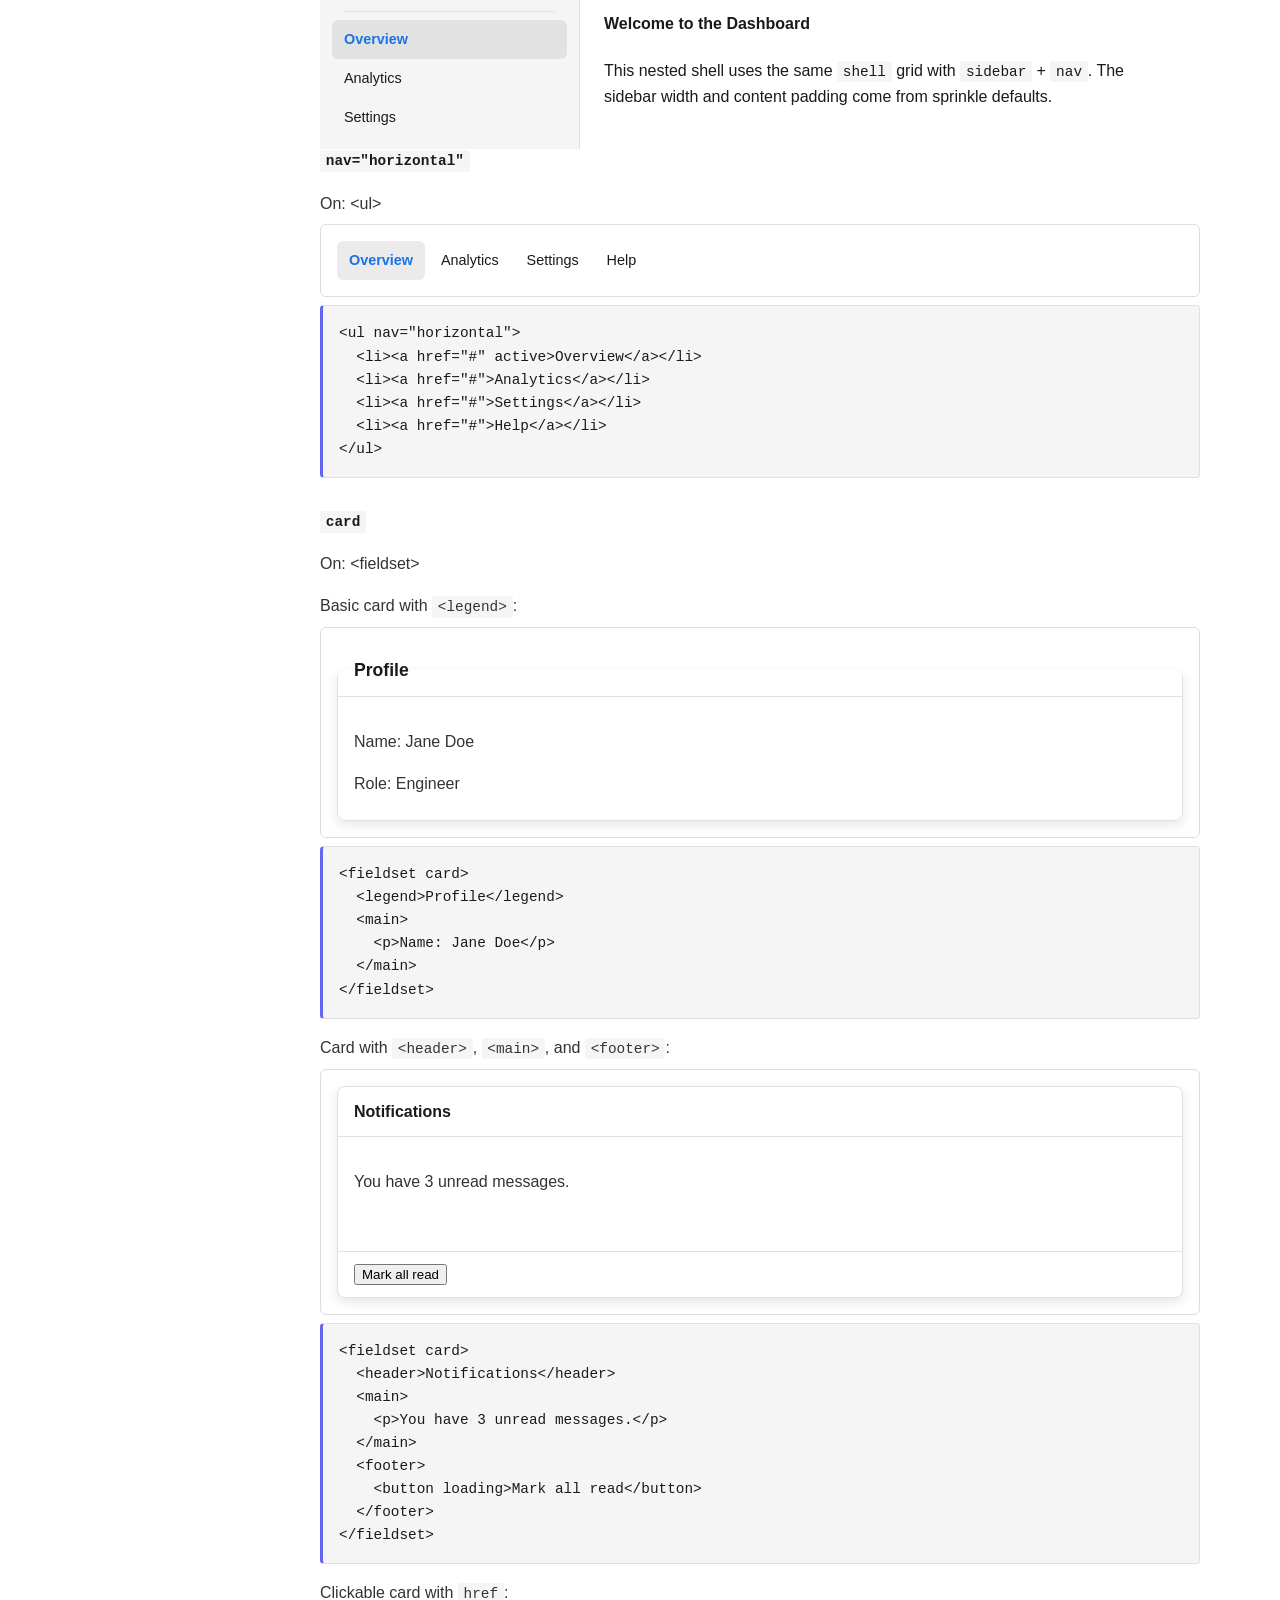
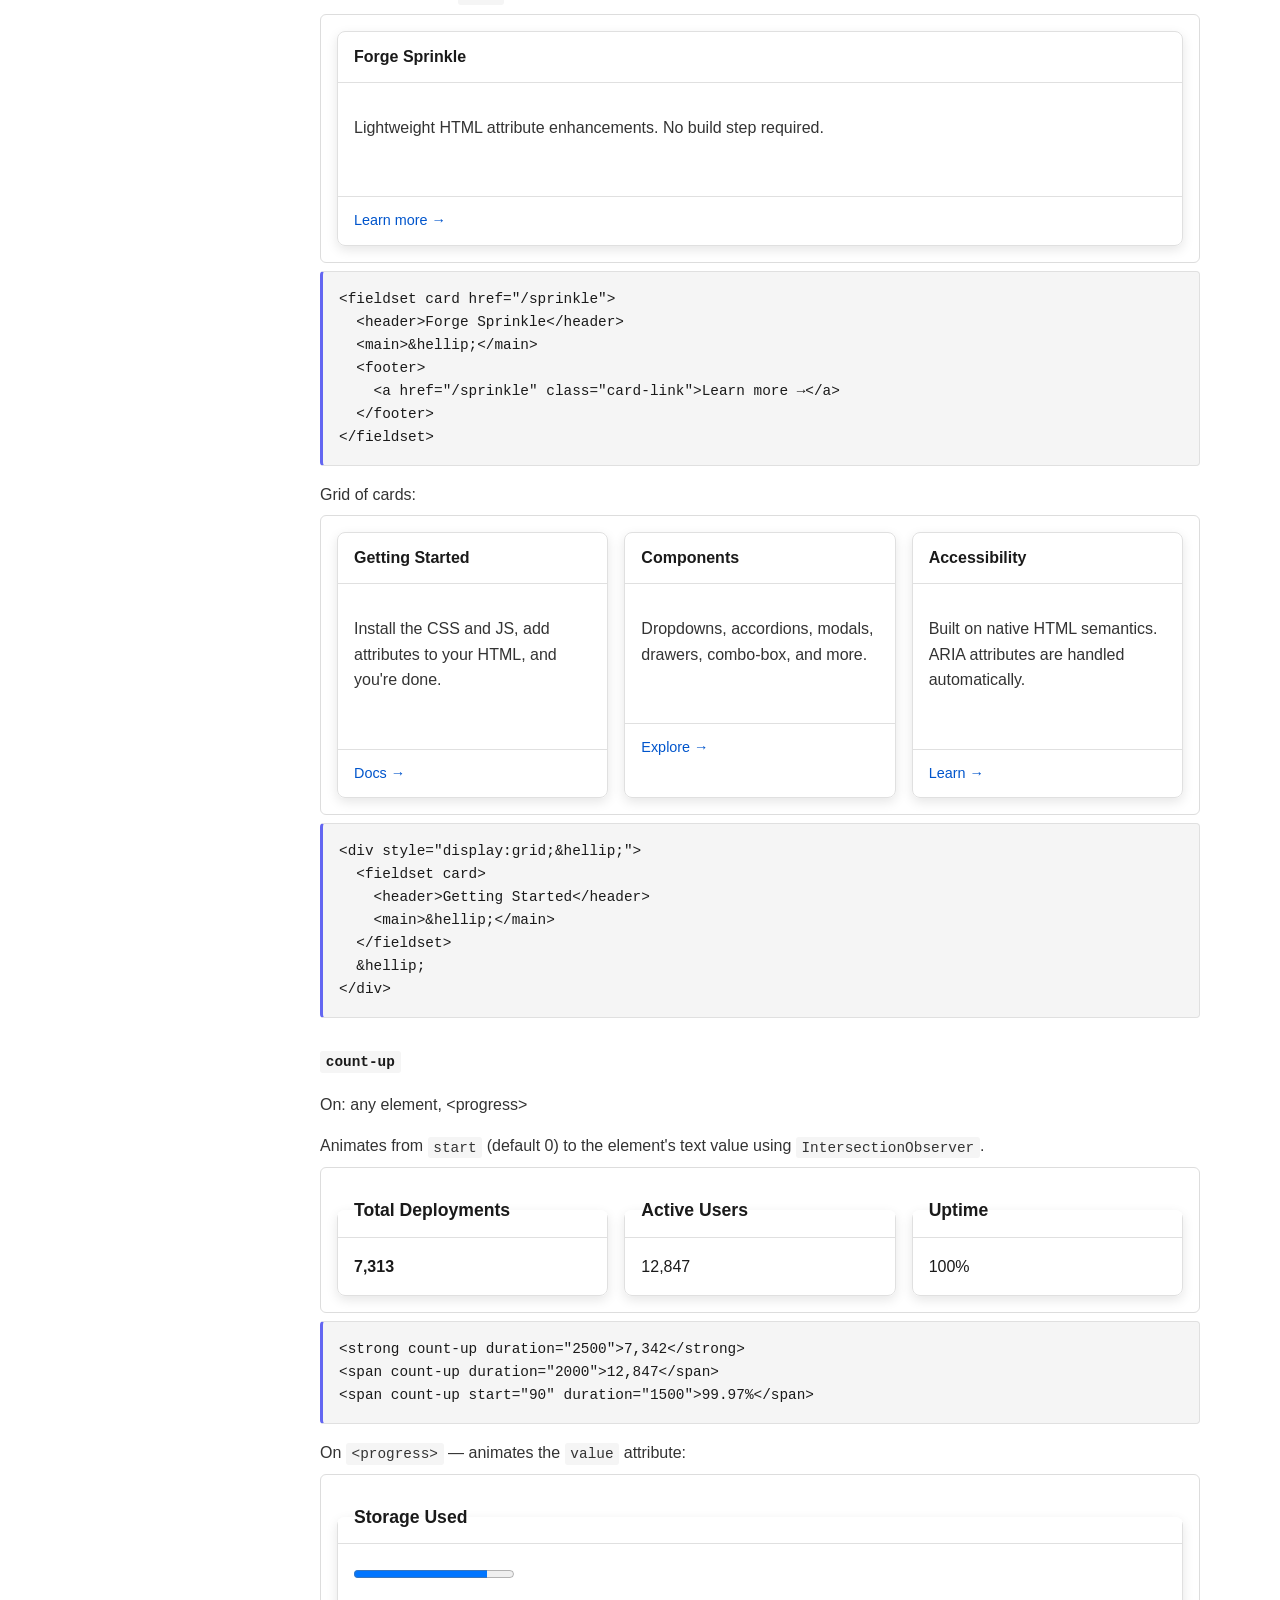
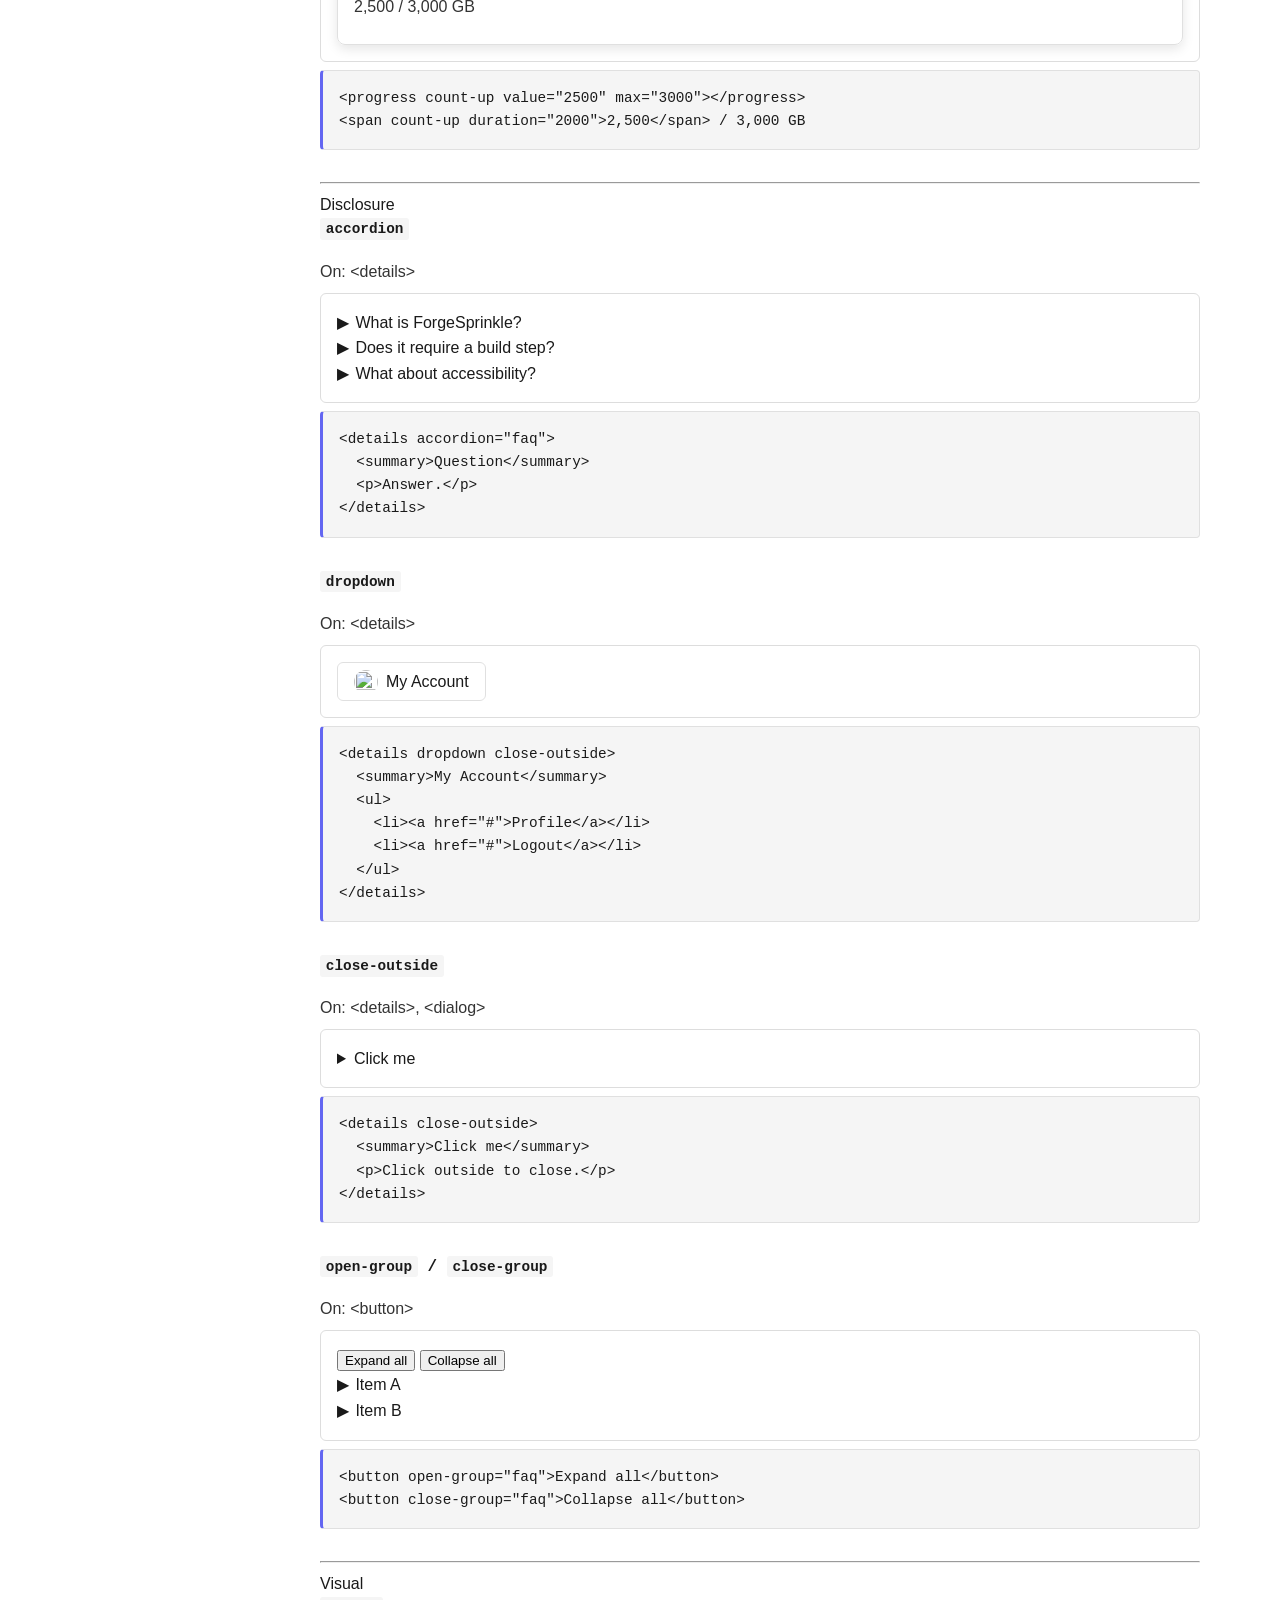
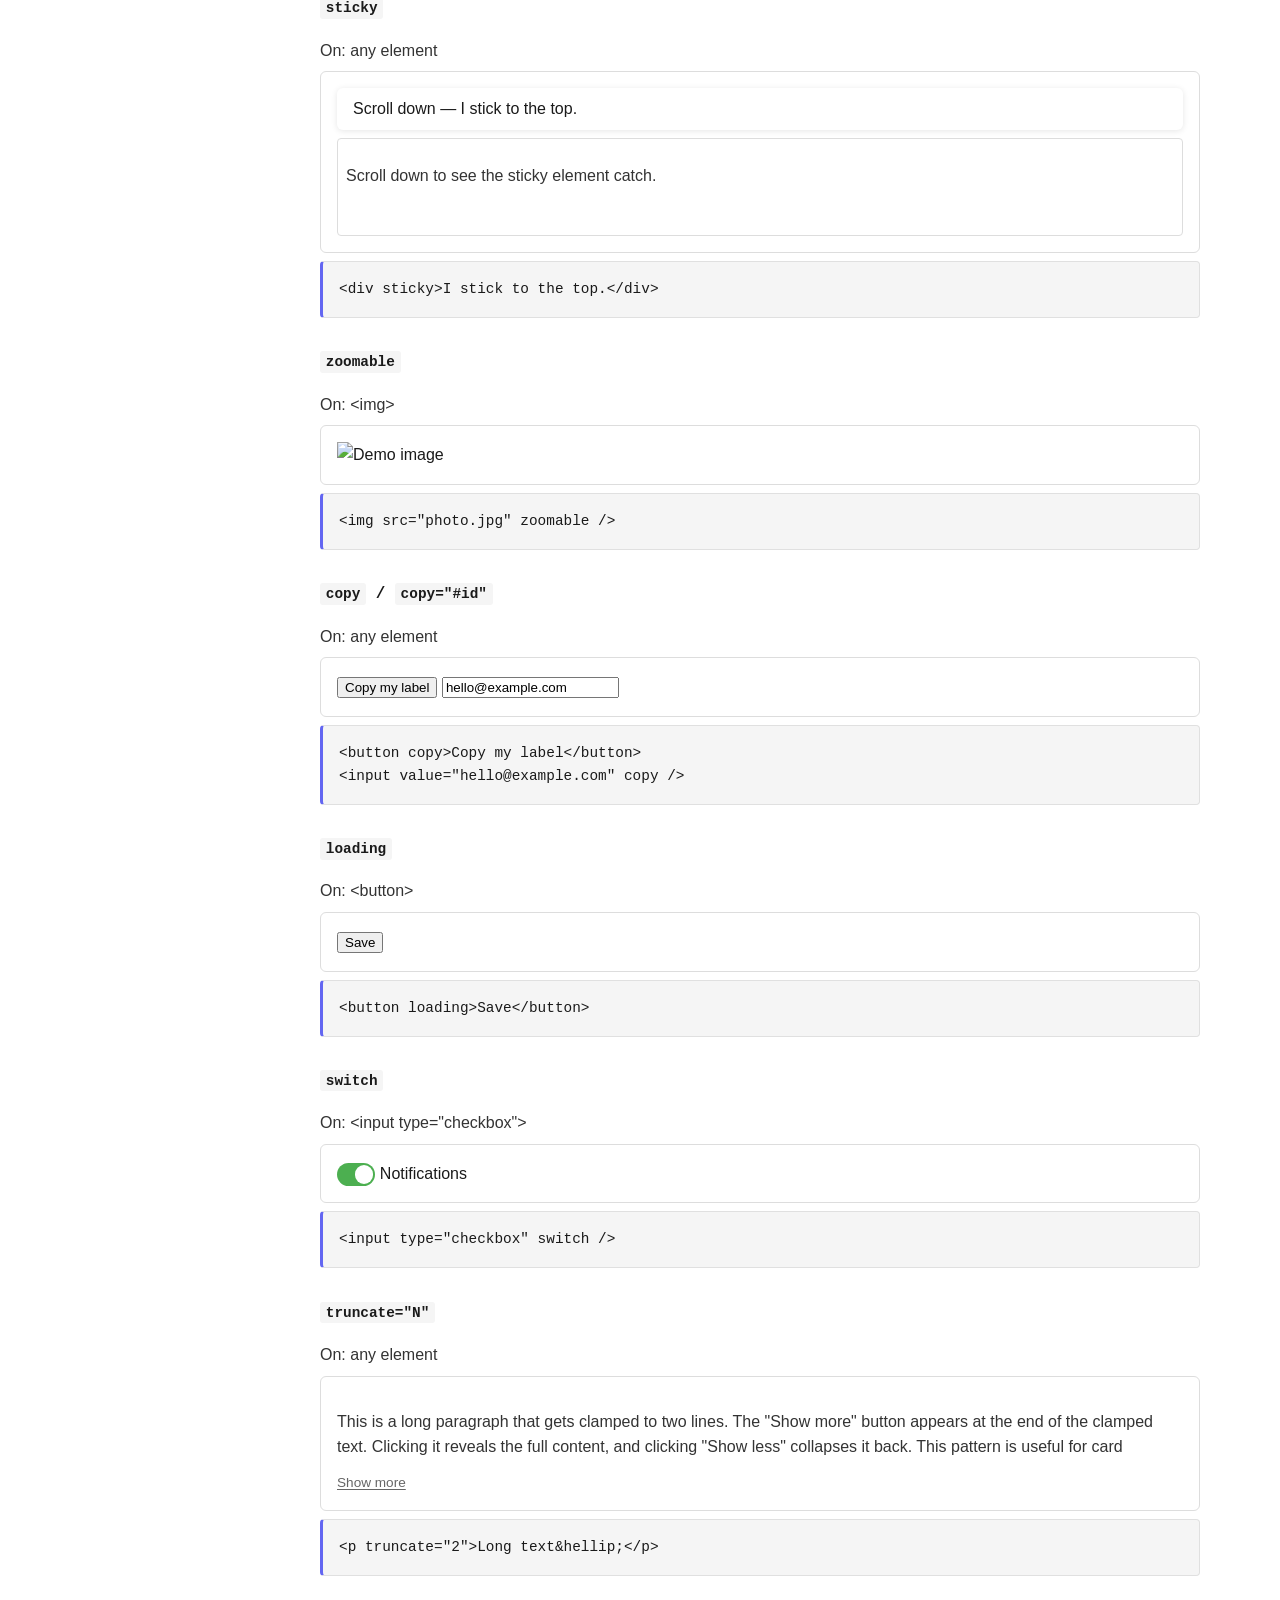
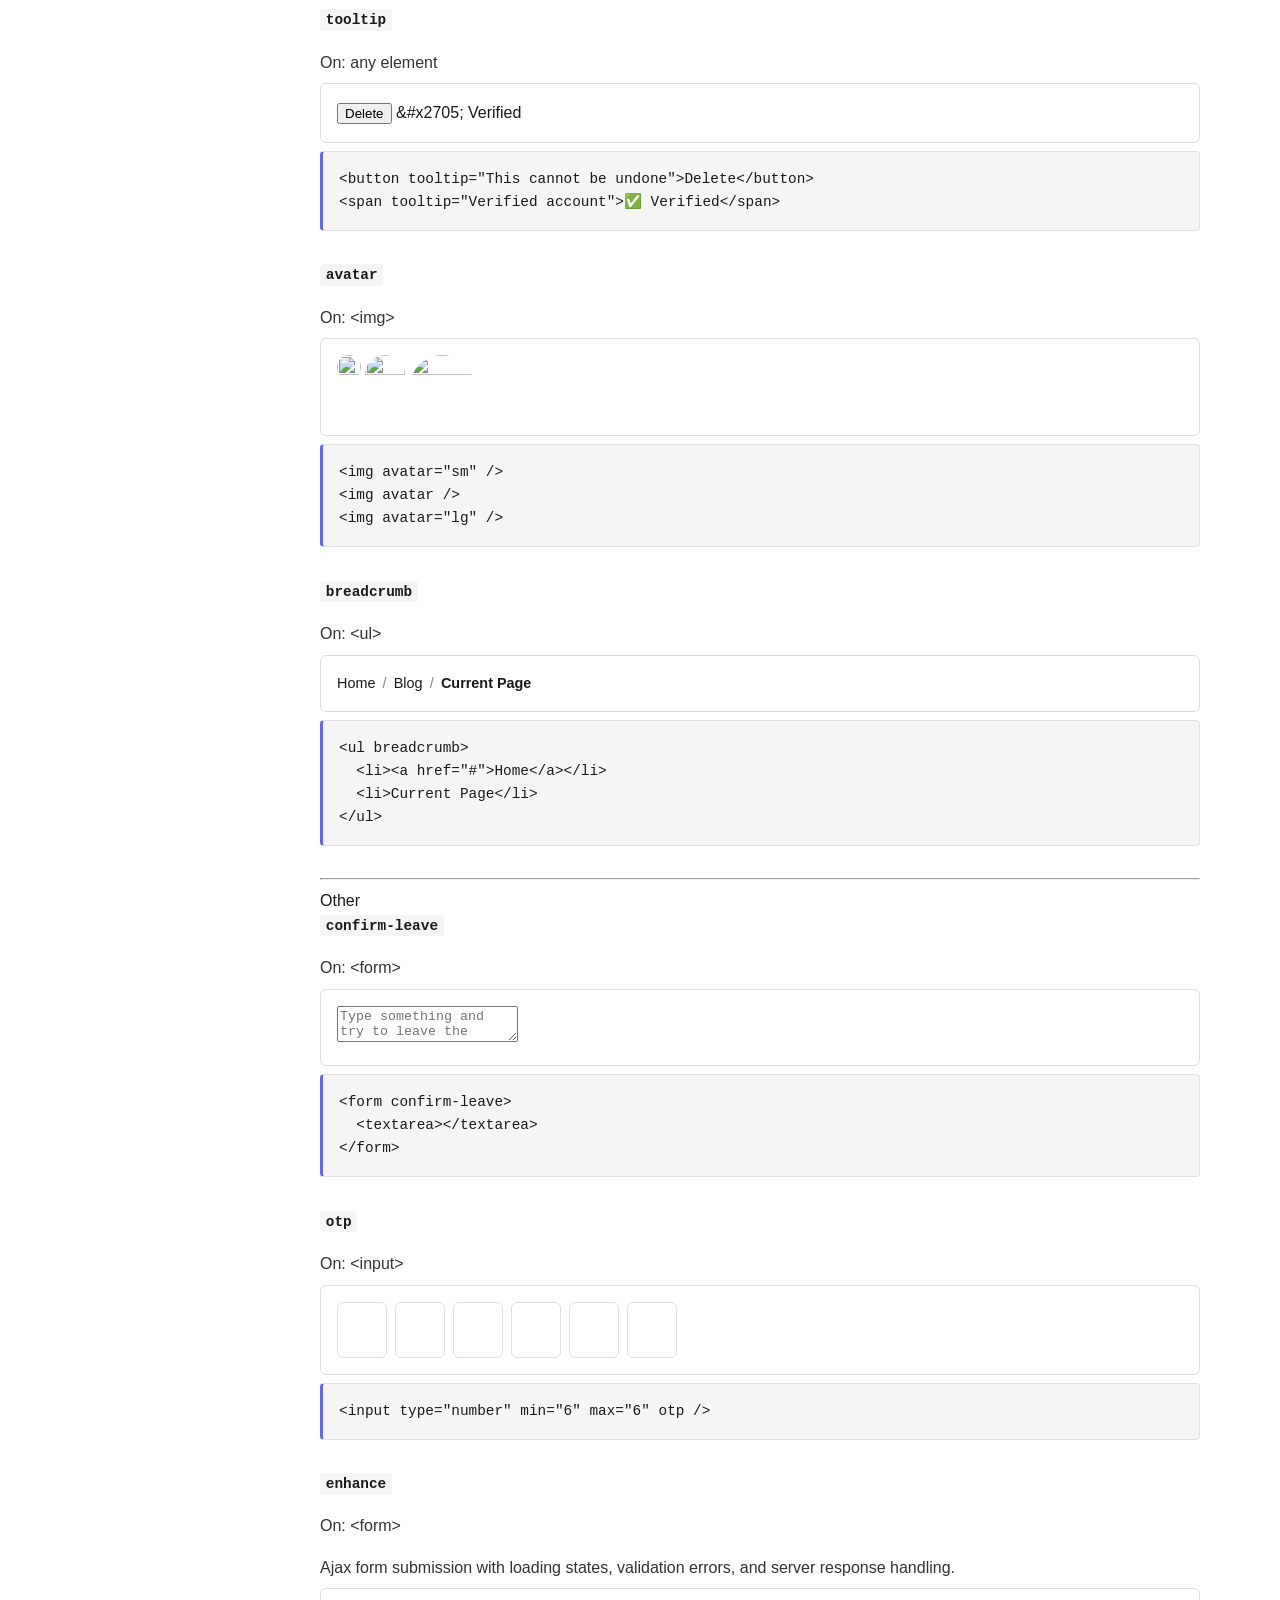
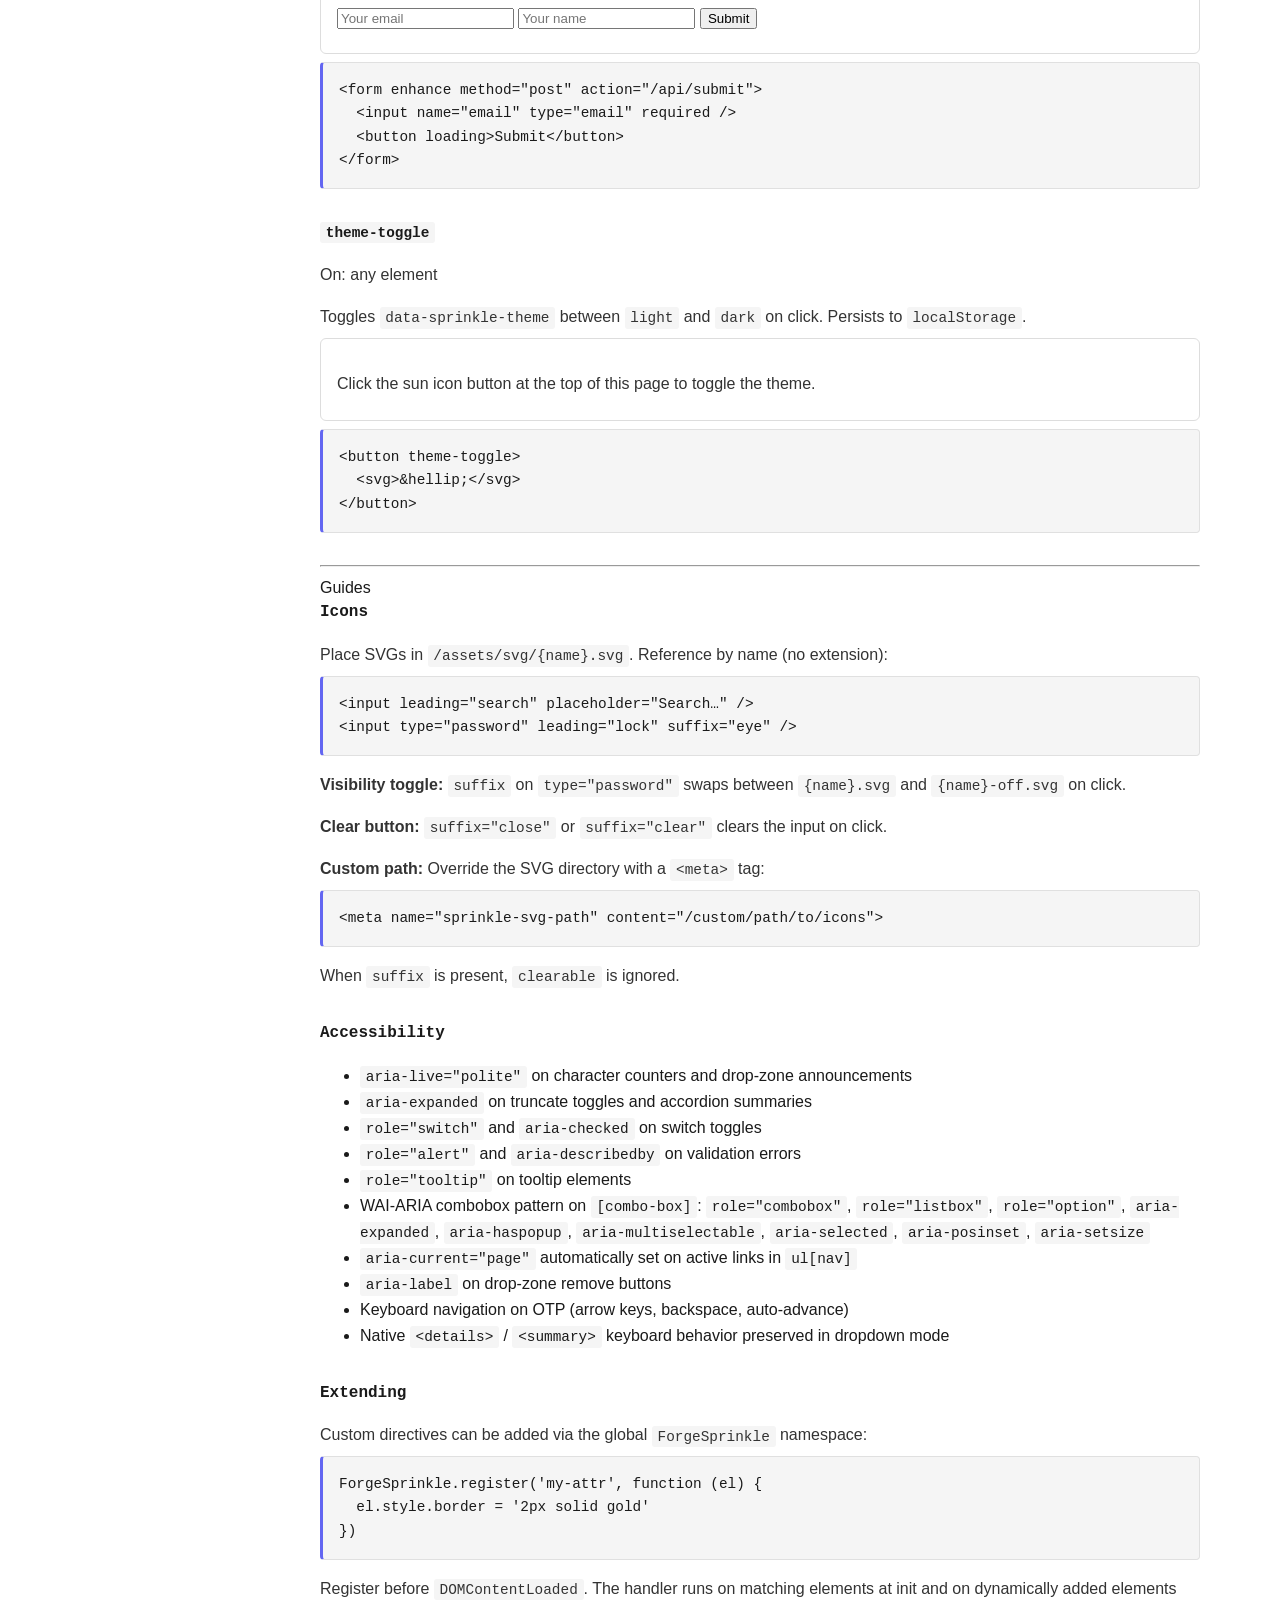
==== commit 740226f8: "updated docs" ====
--- a/docs.html
+++ b/docs.html
@@ -156,7 +156,7 @@
 
         <article content>
             <main>
-<h1>Documentation</h1>
+<h1 style="margin-top:0;">Documentation</h1>
 <button theme-toggle aria-label="Switch to dark theme">
   <svg xmlns="http://www.w3.org/2000/svg" width="18" height="18" viewBox="0 0 24 24" fill="none" stroke="currentColor" stroke-width="2" stroke-linecap="round" stroke-linejoin="round"><circle cx="12" cy="12" r="5"/><path d="M12 1v2M12 21v2M4.22 4.22l1.42 1.42M18.36 18.36l1.42 1.42M1 12h2M21 12h2M4.22 19.78l1.42-1.42M18.36 5.64l1.42-1.42"/></svg>
 </button>
@@ -479,7 +479,7 @@
   <h3><code>shell</code> + <code>sidebar</code> + <code>nav</code> + <code>content</code></h3>
   <p>The page itself uses <code>shell</code> with <code>sidebar="left"</code> and <code>content</code>. Below is a second nested layout example — no inline styles, no extra classes:</p>
 
-  <div shell>
+  <div shell shell-static>
     <aside sidebar="left">
       <div>Dashboard</div>
       <hr nav-sep>
--- a/style.css
+++ b/style.css
@@ -333,3 +333,23 @@
     background-color: var(--header-bg);
     font-weight: 600;
 }
+
+/* Mobile: let sprinkle library manage shell/sidebar layout */
+@media (max-width: 768px) {
+  .doc-shell {
+    display: grid;
+  }
+  .doc-shell > aside {
+    width: var(--sprinkle-sidebar-width);
+    position: fixed;
+    top: 0;
+    left: 0;
+    bottom: 0;
+    height: auto;
+    padding: 0.75rem;
+    border-right: 1px solid var(--border-color);
+  }
+  .doc-shell > article {
+    flex: none;
+  }
+}
--- a/sprinkle.min.css
+++ b/sprinkle.min.css
@@ -1 +1,1478 @@
-:root,[data-sprinkle-theme=light]{--sprinkle-bg: #fff;--sprinkle-text: #1a1a1a;--sprinkle-border: #e0e0e0;--sprinkle-shadow: 0 4px 12px rgba(0,0,0,.1);--sprinkle-error-color: #d32f2f;--sprinkle-drawer-z: 500;--sprinkle-modal-backdrop: rgba(0,0,0,.4);--sprinkle-sidebar-bg: #f5f5f5;--sprinkle-sidebar-border: #e0e0e0;--sprinkle-sidebar-width: 260px;--sprinkle-dd-hover: #f5f5f5;--sprinkle-tip-bg: #1a1a1a;--sprinkle-tip-color: #fff;--sprinkle-tip-arrow: #1a1a1a;--sprinkle-date-bg: Field;--sprinkle-date-color: FieldText;--sprinkle-date-border: #ccc;--sprinkle-success-bg: #e8f5e9;--sprinkle-success-color: #2e7d32;--sprinkle-form-msg-bg: #ffebee;--sprinkle-accent: #4a90d9}[data-sprinkle-theme=dark]{--sprinkle-bg: #222;--sprinkle-text: #eee;--sprinkle-border: #444;--sprinkle-shadow: 0 4px 12px rgba(0,0,0,.3);--sprinkle-error-color: #ff6b6b;--sprinkle-modal-backdrop: rgba(0,0,0,.6);--sprinkle-sidebar-bg: #1a1a1a;--sprinkle-sidebar-border: #333;--sprinkle-dd-hover: #333;--sprinkle-tip-bg: #eee;--sprinkle-tip-color: #111;--sprinkle-tip-arrow: #eee;--sprinkle-date-bg: #222;--sprinkle-date-color: #eee;--sprinkle-date-border: #555;--sprinkle-success-bg: #1b3d1b;--sprinkle-success-color: #81c784;--sprinkle-form-msg-bg: #3e1a1a;--sprinkle-accent: #5ba0e9}.sprinkle-enhance-wrap{display:inline-grid;grid-template-columns:1fr;grid-template-rows:auto auto;position:relative}.sprinkle-enhance-wrap>input,.sprinkle-enhance-wrap>textarea,.sprinkle-icon-leading,.sprinkle-icon-suffix{grid-column:1;grid-row:1}.sprinkle-enhance-wrap>input:not([leading]),.sprinkle-enhance-wrap>textarea{padding-right:2.2em;box-sizing:border-box}input[type=search]::-webkit-search-cancel-button{display:none}input[type=search]::-moz-search-clear-button{display:none}input[leading]{padding-left:2em}input[suffix]{padding-right:2em}.sprinkle-icon-leading,.sprinkle-icon-suffix{width:1em;height:1em;pointer-events:none;z-index:1}.sprinkle-icon-leading{justify-self:start;align-self:center;margin-left:.5em}.sprinkle-icon-suffix{justify-self:end;align-self:center;margin-right:.5em}.sprinkle-icon-interactive{pointer-events:auto;cursor:pointer;border:0;background:none;padding:0;font:inherit;color:inherit;display:flex;align-items:center;justify-content:center}.sprinkle-icon-interactive img{pointer-events:none;display:block;width:100%;height:100%}.sprinkle-sr-only{position:absolute;width:1px;height:1px;overflow:hidden;clip:rect(0,0,0,0);white-space:nowrap;border:0}.sprinkle-char-count{grid-column:1;grid-row:2;justify-self:end;font-size:.8em;color:#999;margin-top:2px}.sprinkle-loading{color:transparent;pointer-events:none;position:relative}.sprinkle-loading:after{content:"";position:absolute;inset:0;margin:auto;width:1em;height:1em;border:2px solid currentColor;border-top-color:transparent;border-radius:50%;animation:sprinkle-spin .6s linear infinite}@keyframes sprinkle-spin{to{transform:rotate(360deg)}}.sprinkle-zoomed-bg{position:fixed;inset:0;z-index:9999;background:#000000d9;display:flex;align-items:center;justify-content:center;cursor:zoom-out}.sprinkle-zoomed-img{max-width:90vw;max-height:90vh;object-fit:contain;border-radius:4px;box-shadow:0 4px 24px #00000080}[sticky]{position:sticky;top:0;padding:.5rem 1rem;background:var(--sprinkle-bg);border-radius:6px}.sprinkle-stuck{z-index:100;box-shadow:0 1px 6px #0000001a;background:var(--sprinkle-bg)}.sprinkle-sticky-sentinel{height:0;pointer-events:none}.sprinkle-copied{position:relative}.sprinkle-copied:after{content:"Copied!";position:absolute;bottom:100%;left:50%;transform:translate(-50%);background:#333;color:#fff;font-size:.75em;padding:2px 8px;border-radius:3px;white-space:nowrap}.sprinkle-truncated{overflow:hidden;transition:max-height .3s ease}.sprinkle-truncated.sprinkle-expanded{-webkit-line-clamp:unset}.sprinkle-truncate-btn{display:inline;border:0;background:none;cursor:pointer;padding:0;color:#666;font:inherit;font-size:.85em;text-decoration:underline;text-underline-offset:2px}.sprinkle-truncate-btn:hover{color:#222}label[drop-zone]{display:block;border:2px dashed var(--sprinkle-border);border-radius:8px;padding:2rem;text-align:center;cursor:pointer;transition:border-color .2s,background .2s;position:relative}label[drop-zone]:hover:not(:has(.sprinkle-drop-file)){border-color:var(--sprinkle-accent)}label[drop-zone].sprinkle-drop-active{border-color:var(--sprinkle-accent);background:#4a90d90d}label[drop-zone]:has(.sprinkle-drop-file){cursor:default;padding-bottom:1rem}label[drop-zone] input[type=file]{position:absolute;width:1px;height:1px;padding:0;margin:-1px;overflow:hidden;clip:rect(0,0,0,0);white-space:nowrap;border:0}label[drop-zone]>:first-child:not(.sprinkle-drop-preview){display:block;margin-bottom:.5rem;color:var(--sprinkle-text);font-weight:500}label[drop-zone]:has(.sprinkle-drop-file)>:first-child:not(.sprinkle-drop-preview){display:none}.sprinkle-drop-preview{display:flex;flex-wrap:wrap;gap:.5rem;margin-top:1rem}.sprinkle-drop-file{display:flex;align-items:center;gap:.5rem;padding:.5rem;border:1px solid var(--sprinkle-border);border-radius:6px;background:var(--sprinkle-bg);flex:1 1 180px;max-width:100%;box-sizing:border-box}.sprinkle-drop-file img{width:40px;height:40px;object-fit:cover;border-radius:4px;flex-shrink:0}.sprinkle-drop-info{flex:1;min-width:0;text-align:left}.sprinkle-drop-name{display:block;font-size:.9em;overflow:hidden;text-overflow:ellipsis;white-space:nowrap}.sprinkle-drop-size{display:block;font-size:.75em;color:var(--sprinkle-muted, #888)}.sprinkle-drop-remove{flex-shrink:0;width:24px;height:24px;padding:0;border:none;background:transparent;font-size:1.2em;line-height:1;cursor:pointer;color:var(--sprinkle-text);border-radius:50%;display:flex;align-items:center;justify-content:center}.sprinkle-drop-remove:hover{background:#0000001a}@media(prefers-color-scheme:dark){label[drop-zone].sprinkle-drop-active{background:#4a90d91f}.sprinkle-drop-remove:hover{background:#ffffff26}}[data-sprinkle-theme=dark]{label[drop-zone].sprinkle-drop-active{background:#4a90d91f}.sprinkle-drop-remove:hover{background:#ffffff26}}.sprinkle-switch-wrap{display:inline-flex;align-items:center;cursor:pointer;vertical-align:middle}.sprinkle-switch-wrap>input[type=checkbox]{position:absolute;opacity:0;width:0;height:0;margin:0;pointer-events:none}.sprinkle-switch-track{position:relative;display:inline-block;width:2.4em;height:1.4em;background:#ccc;border-radius:999px;transition:background .2s}.sprinkle-switch-track:after{content:"";position:absolute;top:2px;left:2px;width:calc(1.4em - 4px);height:calc(1.4em - 4px);background:#fff;border-radius:50%;transition:transform .2s}.sprinkle-switch-track.sprinkle-switch-on{background:#4caf50}.sprinkle-switch-track.sprinkle-switch-on:after{transform:translate(1em)}textarea[autosize]{overflow:hidden;resize:none}input[auto-width],textarea[auto-width]{width:100%;box-sizing:border-box}details.sprinkle-accordion>summary{cursor:pointer;list-style:none}details.sprinkle-accordion>summary::-webkit-details-marker{display:none}details.sprinkle-accordion>summary:before{content:"\25b6";display:inline-block;margin-right:.4em;transition:transform .25s}details.sprinkle-accordion[open]>summary:before{transform:rotate(90deg)}details.sprinkle-accordion>.sprinkle-accordion-body{overflow:hidden;transition:height .25s ease}input[data-sprinkle-range-active]{outline:2px solid -webkit-focus-ring-color;outline:2px solid highlight;outline-offset:1px}input[date-input]{font-family:inherit;font-size:inherit;line-height:normal;padding:.35em .5em;border:1px solid var(--sprinkle-date-border);border-radius:4px;background:var(--sprinkle-date-bg);color:var(--sprinkle-date-color);color-scheme:light dark;accent-color:highlight;min-width:14ch;box-sizing:border-box}input[date-input]::-webkit-clear-button,input[date-input]::-webkit-inner-spin-button{display:none}input[date-input]::-webkit-datetime-edit{padding:0;font-family:inherit;font-size:inherit;line-height:inherit}input[date-input]::-webkit-datetime-edit-fields-wrapper{padding:0}input[date-input]::-webkit-datetime-edit-text{padding:0 .1em}input[date-input]:focus{border-color:highlight;outline:2px solid highlight;outline-offset:-1px}.sprinkle-error{display:block;color:var(--sprinkle-error-color);font-size:12px;margin-top:4px;line-height:1.4}.sprinkle-form-msg{display:block;padding:12px 16px;border-radius:4px;font-size:14px;margin-bottom:16px;line-height:1.4}.sprinkle-form-msg-success{background:var(--sprinkle-success-bg);color:var(--sprinkle-success-color)}.sprinkle-form-msg-error{background:var(--sprinkle-form-msg-bg);color:var(--sprinkle-error-color)}.sprinkle-otp{display:flex;gap:8px}.sprinkle-otp-box{width:44px;height:52px;text-align:center;font-size:20px;font-family:inherit;border:1px solid var(--sprinkle-border);border-radius:6px;outline:none;background:var(--sprinkle-bg);color:var(--sprinkle-text)}.sprinkle-otp-box:focus{border-color:highlight;box-shadow:0 0 0 2px highlight}.sprinkle-otp-box.sprinkle-otp-filled{border-color:#888}input[otp]{position:absolute;opacity:0;width:1px;height:1px;overflow:hidden}img[avatar]{border-radius:50%;object-fit:cover;aspect-ratio:1;width:40px}img[avatar=sm]{width:24px}img[avatar=lg]{width:64px}[zoomable]{cursor:zoom-in}[tooltip]{position:relative;cursor:help}[tooltip]:after{content:attr(tooltip);position:absolute;padding:4px 8px;border-radius:4px;background:var(--sprinkle-tip-bg);color:var(--sprinkle-tip-color);font-size:12px;line-height:1.4;white-space:nowrap;pointer-events:none;opacity:0;transition:opacity .15s ease;z-index:1000}[tooltip]:before{content:"";position:absolute;border:4px solid transparent;opacity:0;transition:opacity .15s ease}[tooltip]:after{bottom:calc(100% + 6px);left:50%;transform:translate(-50%)}[tooltip]:before{bottom:calc(100% + 2px);left:50%;margin-left:-4px;border-top-color:var(--sprinkle-tip-arrow)}[tooltip].sprinkle-tip-bottom:after{top:calc(100% + 6px);bottom:auto;left:50%;transform:translate(-50%)}[tooltip].sprinkle-tip-bottom:before{top:calc(100% + 2px);bottom:auto;left:50%;margin-left:-4px;border-top-color:transparent;border-bottom-color:var(--sprinkle-tip-arrow)}[tooltip].sprinkle-tip-left:after{right:calc(100% + 6px);left:auto;top:50%;transform:translateY(-50%)}[tooltip].sprinkle-tip-left:before{right:calc(100% + 2px);left:auto;top:50%;margin-top:-4px;border-top-color:transparent;border-right-color:var(--sprinkle-tip-arrow)}[tooltip].sprinkle-tip-right:after{left:calc(100% + 6px);right:auto;top:50%;transform:translateY(-50%)}[tooltip].sprinkle-tip-right:before{left:calc(100% + 2px);right:auto;top:50%;margin-top:-4px;border-top-color:transparent;border-left-color:var(--sprinkle-tip-arrow)}[tooltip]:hover:after,[tooltip]:focus-visible:after,[tooltip]:hover:before,[tooltip]:focus-visible:before{opacity:1}ul[breadcrumb]{list-style:none;display:flex;flex-wrap:wrap;align-items:center;gap:0 .5em;padding:0;margin:0;font-size:.9rem}ul[breadcrumb] li{display:inline-flex;align-items:center}ul[breadcrumb] li:last-child{font-weight:600;color:var(--sprinkle-text, inherit)}ul[breadcrumb] li:after{content:"/";margin-left:.5em;color:#888}ul[breadcrumb] li:last-child:after{content:none}ul[breadcrumb] a{text-decoration:none;color:inherit}ul[breadcrumb] a:hover{text-decoration:underline}dialog[drawer]{position:fixed;margin:0;border:none;padding:1.5rem;inset:0;height:100%;width:300px;max-width:80vw;max-height:100%;box-sizing:border-box;z-index:var(--sprinkle-drawer-z);overflow-y:auto;background:var(--sprinkle-bg);color:var(--sprinkle-text);transform:translate(-100%);transition:transform .25s ease,overlay .25s allow-discrete,display .25s allow-discrete}dialog[drawer=right]{left:auto;right:0;transform:translate(100%)}dialog[drawer=top]{top:0;left:0;bottom:auto;width:100%;max-width:100%;height:auto;transform:translateY(-100%)}dialog[drawer=bottom]{bottom:0;top:auto;left:0;width:100%;max-width:100%;height:auto;transform:translateY(100%)}dialog[drawer][open]{transform:translate(0)}dialog[drawer]::backdrop{background:#00000059;transition:opacity .25s}@starting-style{dialog[drawer][open]{transform:translate(-100%)}dialog[drawer=right][open]{transform:translate(100%)}dialog[drawer=top][open]{transform:translateY(-100%)}dialog[drawer=bottom][open]{transform:translateY(100%)}}dialog[modal]{position:fixed;inset:0;margin:auto;border:none;border-radius:8px;padding:0;max-width:min(90vw,500px);width:100%;max-height:80vh;overflow-y:auto;background:var(--sprinkle-bg);color:var(--sprinkle-text);box-shadow:0 4px 24px #00000026;opacity:0;transform:scale(.95);transition:opacity .2s ease,transform .2s ease,overlay .2s allow-discrete,display .2s allow-discrete}dialog[modal][open]{opacity:1;transform:scale(1)}dialog[modal]::backdrop{background:var(--sprinkle-modal-backdrop);transition:opacity .2s}dialog[modal=sm]{max-width:min(90vw,360px)}dialog[modal=lg]{max-width:min(90vw,720px)}@starting-style{dialog[modal][open]{opacity:0;transform:scale(.95)}}.sprinkle-modal-header,.sprinkle-modal-body,.sprinkle-modal-footer{padding:1rem 1.5rem}.sprinkle-modal-header{border-bottom:1px solid var(--sprinkle-border);font-weight:600;font-size:1.1em;display:flex;align-items:center;justify-content:space-between}.sprinkle-modal-footer{border-top:1px solid var(--sprinkle-border);display:flex;justify-content:flex-end;gap:.5rem}.sprinkle-modal-close{background:none;border:none;font-size:1.25em;cursor:pointer;padding:.25em;line-height:1;color:inherit;opacity:.6}.sprinkle-modal-close:hover{opacity:1}details[dropdown]{position:relative;display:inline-block}details[dropdown]>summary{list-style:none;display:inline-flex;align-items:center;gap:.5em;padding:.375rem 1rem;border:1px solid var(--sprinkle-border);border-radius:6px;background:var(--sprinkle-bg);cursor:pointer;user-select:none}details[dropdown]>summary img{margin:0;vertical-align:middle}details[dropdown]>summary::-webkit-details-marker{display:none}details[dropdown]>:not(summary){position:absolute;top:calc(100% + 4px);left:0;min-width:180px;list-style:none;background:var(--sprinkle-bg);color:var(--sprinkle-text);border:1px solid var(--sprinkle-border);border-radius:6px;box-shadow:var(--sprinkle-dd-shadow);padding:.75rem 0;z-index:100;opacity:0;transform:translateY(-4px);transition:opacity .15s ease,transform .15s ease;pointer-events:none}details[dropdown]:not([open])>:not(summary){display:block}details[dropdown][open]>:not(summary){opacity:1;transform:translateY(0);pointer-events:auto}details[dropdown=right]>:not(summary){left:auto;right:0}details[dropdown]>:not(summary) a,details[dropdown]>:not(summary) button,details[dropdown]>:not(summary) [role=menuitem]{display:block;width:100%;padding:.375rem 1rem;text-decoration:none;color:inherit;background:none;border:none;text-align:left;font:inherit;cursor:pointer;box-sizing:border-box}details[dropdown]>:not(summary) a:hover,details[dropdown]>:not(summary) button:hover,details[dropdown]>:not(summary) [role=menuitem]:hover{background:var(--sprinkle-dd-hover)}details[dropdown]>:not(summary) ul,details[dropdown]>:not(summary) ol{list-style:none;margin:0;padding:0}details[dropdown]>:not(summary) li{margin:0;padding:0}details[dropdown]>:not(summary) li:hover{background:var(--sprinkle-dd-hover)}details[dropdown]>:not(summary) li>a,details[dropdown]>:not(summary) li>button{padding:.375rem 1rem;background:none}details[dropdown]>:not(summary) li>a:hover,details[dropdown]>:not(summary) li>button:hover{background:none}details[dropdown]>:not(summary) hr{margin:.375rem 0;border:none;border-top:1px solid var(--sprinkle-border)}[shell]{display:grid;height:100%;grid-template-columns:auto 1fr;box-sizing:border-box;color:var(--sprinkle-text)}[sidebar]{overflow-y:auto;background:var(--sprinkle-sidebar-bg);width:var(--sprinkle-sidebar-width);padding:.75rem;box-sizing:border-box}[sidebar=left]{border-right:1px solid var(--sprinkle-sidebar-border)}[sidebar=right]{border-left:1px solid var(--sprinkle-sidebar-border)}[sidebar=top]{border-bottom:1px solid var(--sprinkle-sidebar-border)}[sidebar=bottom]{border-top:1px solid var(--sprinkle-sidebar-border)}[content]{overflow-y:auto;background:var(--sprinkle-bg);padding:1.5rem;box-sizing:border-box}ul[nav]{list-style:none;margin:0;padding:0;width:100%}ul[nav] li{margin:0;padding:0}ul[nav] a{display:block;padding:.5rem .75rem;text-decoration:none;color:inherit;border-radius:6px;transition:background .15s;font-size:.9rem;width:100%;box-sizing:border-box}ul[nav] a:hover{background:#0000000f}ul[nav] a[active]{background:#00000014;font-weight:600;color:#1a73e8}ul[nav=horizontal]{display:flex;flex-wrap:wrap;align-items:stretch;gap:.25rem;width:100%}ul[nav=horizontal] li{display:flex;align-items:stretch}ul[nav=horizontal] a{display:flex;align-items:center;white-space:nowrap;width:100%}details[nav-group]>summary{list-style:none;cursor:pointer;padding:.5rem .75rem;border-radius:6px;display:flex;align-items:center;gap:.5rem;font-size:.9rem;transition:background .15s}details[nav-group]>summary::-webkit-details-marker,details[nav-group]>summary::marker{display:none;content:""}details[nav-group]>summary:after{content:"";margin-left:auto;border:solid currentColor;border-width:0 2px 2px 0;display:inline-block;padding:3px;transform:rotate(45deg);transition:transform .2s}details[nav-group][open]>summary:after{transform:rotate(-135deg)}details[nav-group]>summary:hover{background:#0000000f}details[nav-group]>ul{list-style:none;margin:0;padding:0 0 0 1.5rem}details[nav-group]>ul a{font-size:.85rem;padding:.375rem .75rem}hr[nav-sep]{margin:.5rem .75rem;border:none;border-top:1px solid var(--sprinkle-sidebar-border)}.sprinkle-combo-wrap{display:inline-block;position:relative}.sprinkle-combo>summary{display:inline-flex;align-items:center;gap:.5em;padding:.375rem 2em .375rem .75rem;border:1px solid var(--sprinkle-border);border-radius:6px;background:var(--sprinkle-bg);color:var(--sprinkle-text);cursor:pointer;user-select:none;min-height:2.2em;min-width:180px;white-space:nowrap}.sprinkle-combo>summary::-webkit-details-marker{display:none}.sprinkle-combo>summary:after{content:"\25be";position:absolute;right:.6em;top:50%;transform:translateY(-50%);font-size:.8em;color:var(--sprinkle-text-secondary, #888);pointer-events:none}.sprinkle-combo>summary .sprinkle-icon-leading,.sprinkle-combo>summary .sprinkle-icon-suffix{display:inline-block;flex-shrink:0;width:1em;height:1em;background-color:currentColor;mask-size:contain;mask-repeat:no-repeat;mask-position:center;-webkit-mask-size:contain;-webkit-mask-repeat:no-repeat;-webkit-mask-position:center}.sprinkle-combo>summary .sprinkle-icon-suffix{margin-left:auto;margin-right:1.3em}.sprinkle-combo[open]>summary{border-color:var(--sprinkle-accent, #4a90d9);box-shadow:0 0 0 2px #4a90d933}.sprinkle-combo [listbox]{position:absolute;top:calc(100% + 4px);left:0;right:auto;min-width:100%;background:var(--sprinkle-bg);color:var(--sprinkle-text);border:1px solid var(--sprinkle-border);border-radius:6px;box-shadow:var(--sprinkle-dd-shadow, 0 4px 12px rgba(0,0,0,.1));z-index:100;opacity:0;transform:translateY(-4px);transition:opacity .15s ease,transform .15s ease;pointer-events:none}.sprinkle-combo:not([open]) [listbox]{display:block}.sprinkle-combo[open] [listbox]{opacity:1;transform:translateY(0);pointer-events:auto}.sprinkle-combo [listbox] ul{list-style:none;margin:0;padding:.25rem 0;max-height:240px;overflow-y:auto}.sprinkle-combo [listbox] li{display:flex;align-items:center;gap:.5em;padding:.5rem .75rem;cursor:pointer;user-select:none}.sprinkle-combo-check{display:inline-flex;align-items:center;justify-content:center;width:1.2em;flex-shrink:0;font-size:.85em;color:var(--sprinkle-accent, #4a90d9)}.sprinkle-combo [listbox] li[aria-disabled=true]{opacity:.4;cursor:default;pointer-events:none}.sprinkle-combo [listbox] li:hover,.sprinkle-combo [listbox] li[active]{background:var(--sprinkle-dd-hover, #f5f5f5)}.sprinkle-combo [listbox] li[active]{font-weight:600}.sprinkle-combo-category{padding:.4rem .75rem .2rem;font-size:.75em;font-weight:700;text-transform:uppercase;letter-spacing:.05em;color:var(--sprinkle-muted, #888);cursor:default;pointer-events:none}.sprinkle-combo [search-box]{display:block;width:100%;padding:.5rem .75rem;border:none;border-bottom:1px solid var(--sprinkle-border);background:transparent;color:inherit;font:inherit;font-size:.9em;box-sizing:border-box;outline:none}.sprinkle-combo [search-box]:focus{border-bottom-color:var(--sprinkle-accent, #4a90d9)}.sprinkle-combo img[avatar]{flex-shrink:0}fieldset[card]{border:1px solid var(--sprinkle-border);border-radius:8px;padding:0;margin:0;background:var(--sprinkle-bg);color:var(--sprinkle-text);box-shadow:var(--sprinkle-shadow);overflow:hidden;min-width:0}fieldset[card]>legend{padding:.75rem 1rem;font-weight:600;font-size:1.1em;width:100%;box-sizing:border-box;border-bottom:1px solid var(--sprinkle-border)}fieldset[card]>header{padding:.75rem 1rem;border-bottom:1px solid var(--sprinkle-border);font-weight:600}fieldset[card]>main{padding:1rem;display:block}fieldset[card]>footer{padding:.75rem 1rem;border-top:1px solid var(--sprinkle-border);display:flex;align-items:center;gap:.5rem}@media(prefers-color-scheme:dark){ul[nav] a[active]{background:#ffffff1a;color:#8ab4f8}ul[nav] a:hover{background:#ffffff0f}details[nav-group]>summary:hover{background:#ffffff0f}}[data-sprinkle-theme=dark]{ul[nav] a[active]{background:#ffffff1a;color:#8ab4f8}ul[nav] a:hover{background:#ffffff0f}details[nav-group]>summary:hover{background:#ffffff0f}}
+/* ── theme variables ── */
+
+:root, [data-sprinkle-theme="light"] {
+  --sprinkle-bg: #fff;
+  --sprinkle-text: #1a1a1a;
+  --sprinkle-border: #e0e0e0;
+  --sprinkle-shadow: 0 4px 12px rgba(0,0,0,0.1);
+  --sprinkle-error-color: #d32f2f;
+  --sprinkle-drawer-z: 500;
+  --sprinkle-modal-backdrop: rgba(0,0,0,0.4);
+  --sprinkle-sidebar-bg: #f5f5f5;
+  --sprinkle-sidebar-border: #e0e0e0;
+  --sprinkle-sidebar-width: 260px;
+  --sprinkle-dd-hover: #f5f5f5;
+  --sprinkle-tip-bg: #1a1a1a;
+  --sprinkle-tip-color: #fff;
+  --sprinkle-tip-arrow: #1a1a1a;
+  --sprinkle-date-bg: Field;
+  --sprinkle-date-color: FieldText;
+  --sprinkle-date-border: #ccc;
+  --sprinkle-success-bg: #e8f5e9;
+  --sprinkle-success-color: #2e7d32;
+  --sprinkle-form-msg-bg: #ffebee;
+  --sprinkle-accent: #4a90d9;
+}
+
+[data-sprinkle-theme="dark"] {
+  --sprinkle-bg: #222;
+  --sprinkle-text: #eee;
+  --sprinkle-border: #444;
+  --sprinkle-shadow: 0 4px 12px rgba(0,0,0,0.3);
+  --sprinkle-error-color: #ff6b6b;
+  --sprinkle-modal-backdrop: rgba(0,0,0,0.6);
+  --sprinkle-sidebar-bg: #1a1a1a;
+  --sprinkle-sidebar-border: #333;
+  --sprinkle-dd-hover: #333;
+  --sprinkle-tip-bg: #eee;
+  --sprinkle-tip-color: #111;
+  --sprinkle-tip-arrow: #eee;
+  --sprinkle-date-bg: #222;
+  --sprinkle-date-color: #eee;
+  --sprinkle-date-border: #555;
+  --sprinkle-success-bg: #1b3d1b;
+  --sprinkle-success-color: #81c784;
+  --sprinkle-form-msg-bg: #3e1a1a;
+  --sprinkle-accent: #5ba0e9;
+}
+
+/* ── icon wrap ── */
+
+.sprinkle-enhance-wrap {
+  display: inline-grid;
+  grid-template-columns: 1fr;
+  grid-template-rows: auto auto;
+  position: relative;
+}
+
+.sprinkle-enhance-wrap > input,
+.sprinkle-enhance-wrap > textarea,
+.sprinkle-icon-leading,
+.sprinkle-icon-suffix {
+  grid-column: 1;
+  grid-row: 1;
+}
+
+.sprinkle-enhance-wrap > input:not([leading]),
+.sprinkle-enhance-wrap > textarea {
+  padding-right: 2.2em;
+  box-sizing: border-box;
+}
+
+/* ── suppress native search clear ── */
+
+input[type="search"]::-webkit-search-cancel-button {
+  display: none;
+}
+
+input[type="search"]::-moz-search-clear-button {
+  display: none;
+}
+
+/* ── leading / suffix icons ── */
+
+input[leading] {
+  padding-left: 2em;
+}
+
+input[suffix] {
+  padding-right: 2em;
+}
+
+.sprinkle-icon-leading,
+.sprinkle-icon-suffix {
+  width: 1em;
+  height: 1em;
+  pointer-events: none;
+  z-index: 1;
+}
+
+.sprinkle-icon-leading {
+  justify-self: start;
+  align-self: center;
+  margin-left: 0.5em;
+}
+
+.sprinkle-icon-suffix {
+  justify-self: end;
+  align-self: center;
+  margin-right: 0.5em;
+}
+
+.sprinkle-icon-interactive {
+  pointer-events: auto;
+  cursor: pointer;
+  border: 0;
+  background: none;
+  padding: 0;
+  font: inherit;
+  color: inherit;
+  display: flex;
+  align-items: center;
+  justify-content: center;
+}
+
+.sprinkle-icon-interactive img {
+  pointer-events: none;
+  display: block;
+  width: 100%;
+  height: 100%;
+}
+
+.sprinkle-sr-only {
+  position: absolute;
+  width: 1px;
+  height: 1px;
+  overflow: hidden;
+  clip: rect(0,0,0,0);
+  white-space: nowrap;
+  border: 0;
+}
+
+/* ── character-count ── */
+
+.sprinkle-char-count {
+  grid-column: 1;
+  grid-row: 2;
+  justify-self: end;
+  font-size: .8em;
+  color: #999;
+  margin-top: 2px;
+}
+
+/* ── loading ── */
+
+.sprinkle-loading {
+  color: transparent;
+  pointer-events: none;
+  position: relative;
+}
+
+.sprinkle-loading::after {
+  content: '';
+  position: absolute;
+  inset: 0;
+  margin: auto;
+  width: 1em;
+  height: 1em;
+  border: 2px solid currentColor;
+  border-top-color: transparent;
+  border-radius: 50%;
+  animation: sprinkle-spin .6s linear infinite;
+}
+
+@keyframes sprinkle-spin {
+  to { transform: rotate(360deg); }
+}
+
+/* ── zoomable ── */
+
+.sprinkle-zoomed-bg {
+  position: fixed;
+  inset: 0;
+  z-index: 9999;
+  background: rgba(0, 0, 0, .85);
+  display: flex;
+  align-items: center;
+  justify-content: center;
+  cursor: zoom-out;
+}
+
+.sprinkle-zoomed-img {
+  max-width: 90vw;
+  max-height: 90vh;
+  object-fit: contain;
+  border-radius: 4px;
+  box-shadow: 0 4px 24px rgba(0, 0, 0, .5);
+}
+
+/* ── sticky ── */
+
+[sticky] {
+  position: sticky;
+  top: 0;
+  padding: 0.5rem 1rem;
+  background: var(--sprinkle-bg);
+  border-radius: 6px;
+}
+
+.sprinkle-stuck {
+  z-index: 100;
+  box-shadow: 0 1px 6px rgba(0, 0, 0, .1);
+  background: var(--sprinkle-bg);
+}
+
+.sprinkle-sticky-sentinel {
+  height: 0;
+  pointer-events: none;
+}
+
+/* ── copy ── */
+
+.sprinkle-copied {
+  position: relative;
+}
+
+.sprinkle-copied::after {
+  content: 'Copied!';
+  position: absolute;
+  bottom: 100%;
+  left: 50%;
+  transform: translateX(-50%);
+  background: #333;
+  color: #fff;
+  font-size: .75em;
+  padding: 2px 8px;
+  border-radius: 3px;
+  white-space: nowrap;
+}
+
+/* ── truncate ── */
+
+.sprinkle-truncated {
+  overflow: hidden;
+  transition: max-height 0.3s ease;
+}
+
+.sprinkle-truncated.sprinkle-expanded {
+  -webkit-line-clamp: unset;
+}
+
+.sprinkle-truncate-btn {
+  display: inline;
+  border: 0;
+  background: none;
+  cursor: pointer;
+  padding: 0;
+  color: #666;
+  font: inherit;
+  font-size: .85em;
+  text-decoration: underline;
+  text-underline-offset: 2px;
+}
+
+.sprinkle-truncate-btn:hover {
+  color: #222;
+}
+
+/* ── 11. drop-zone ── */
+
+label[drop-zone] {
+  display: block;
+  border: 2px dashed var(--sprinkle-border);
+  border-radius: 8px;
+  padding: 2rem;
+  text-align: center;
+  cursor: pointer;
+  transition: border-color 0.2s, background 0.2s;
+  position: relative;
+}
+
+label[drop-zone]:hover:not(:has(.sprinkle-drop-file)) {
+  border-color: var(--sprinkle-accent);
+}
+
+label[drop-zone].sprinkle-drop-active {
+  border-color: var(--sprinkle-accent);
+  background: rgba(74,144,217,0.05);
+}
+
+label[drop-zone]:has(.sprinkle-drop-file) {
+  cursor: default;
+  padding-bottom: 1rem;
+}
+
+label[drop-zone] input[type="file"] {
+  position: absolute;
+  width: 1px;
+  height: 1px;
+  padding: 0;
+  margin: -1px;
+  overflow: hidden;
+  clip: rect(0,0,0,0);
+  white-space: nowrap;
+  border: 0;
+}
+
+label[drop-zone] > :first-child:not(.sprinkle-drop-preview) {
+  display: block;
+  margin-bottom: 0.5rem;
+  color: var(--sprinkle-text);
+  font-weight: 500;
+}
+
+label[drop-zone]:has(.sprinkle-drop-file) > :first-child:not(.sprinkle-drop-preview) {
+  display: none;
+}
+
+.sprinkle-drop-preview {
+  display: flex;
+  flex-wrap: wrap;
+  gap: 0.5rem;
+  margin-top: 1rem;
+}
+
+.sprinkle-drop-file {
+  display: flex;
+  align-items: center;
+  gap: 0.5rem;
+  padding: 0.5rem;
+  border: 1px solid var(--sprinkle-border);
+  border-radius: 6px;
+  background: var(--sprinkle-bg);
+  flex: 1 1 180px;
+  max-width: 100%;
+  box-sizing: border-box;
+}
+
+.sprinkle-drop-file img {
+  width: 40px;
+  height: 40px;
+  object-fit: cover;
+  border-radius: 4px;
+  flex-shrink: 0;
+}
+
+.sprinkle-drop-info {
+  flex: 1;
+  min-width: 0;
+  text-align: left;
+}
+
+.sprinkle-drop-name {
+  display: block;
+  font-size: 0.9em;
+  overflow: hidden;
+  text-overflow: ellipsis;
+  white-space: nowrap;
+}
+
+.sprinkle-drop-size {
+  display: block;
+  font-size: 0.75em;
+  color: var(--sprinkle-muted, #888);
+}
+
+.sprinkle-drop-remove {
+  flex-shrink: 0;
+  width: 24px;
+  height: 24px;
+  padding: 0;
+  border: none;
+  background: transparent;
+  font-size: 1.2em;
+  line-height: 1;
+  cursor: pointer;
+  color: var(--sprinkle-text);
+  border-radius: 50%;
+  display: flex;
+  align-items: center;
+  justify-content: center;
+}
+
+.sprinkle-drop-remove:hover {
+  background: rgba(0,0,0,0.1);
+}
+
+@media (prefers-color-scheme: dark) {
+  label[drop-zone].sprinkle-drop-active {
+    background: rgba(74,144,217,0.12);
+  }
+  .sprinkle-drop-remove:hover {
+    background: rgba(255,255,255,0.15);
+  }
+}
+
+[data-sprinkle-theme="dark"] {
+  label[drop-zone].sprinkle-drop-active {
+    background: rgba(74,144,217,0.12);
+  }
+  .sprinkle-drop-remove:hover {
+    background: rgba(255,255,255,0.15);
+  }
+}
+
+/* ── switch ── */
+
+.sprinkle-switch-wrap {
+  display: inline-flex;
+  align-items: center;
+  cursor: pointer;
+  vertical-align: middle;
+}
+
+.sprinkle-switch-wrap > input[type="checkbox"] {
+  position: absolute;
+  opacity: 0;
+  width: 0;
+  height: 0;
+  margin: 0;
+  pointer-events: none;
+}
+
+.sprinkle-switch-track {
+  position: relative;
+  display: inline-block;
+  width: 2.4em;
+  height: 1.4em;
+  background: #ccc;
+  border-radius: 999px;
+  transition: background .2s;
+}
+
+.sprinkle-switch-track::after {
+  content: '';
+  position: absolute;
+  top: 2px;
+  left: 2px;
+  width: calc(1.4em - 4px);
+  height: calc(1.4em - 4px);
+  background: #fff;
+  border-radius: 50%;
+  transition: transform .2s;
+}
+
+.sprinkle-switch-track.sprinkle-switch-on {
+  background: #4caf50;
+}
+
+.sprinkle-switch-track.sprinkle-switch-on::after {
+  transform: translateX(1em);
+}
+
+/* ── autosize ── */
+
+textarea[autosize] {
+  overflow: hidden;
+  resize: none;
+}
+
+/* ── auto-width ── */
+
+input[auto-width],
+textarea[auto-width] {
+  width: 100%;
+  box-sizing: border-box;
+}
+
+/* ── accordion ── */
+
+details.sprinkle-accordion > summary {
+  cursor: pointer;
+  list-style: none;
+}
+details.sprinkle-accordion > summary::-webkit-details-marker {
+  display: none;
+}
+details.sprinkle-accordion > summary::before {
+  content: '\25B6';
+  display: inline-block;
+  margin-right: .4em;
+  transition: transform .25s;
+}
+details.sprinkle-accordion[open] > summary::before {
+  transform: rotate(90deg);
+}
+details.sprinkle-accordion > .sprinkle-accordion-body {
+  overflow: hidden;
+  transition: height .25s ease;
+}
+
+/* ── date-range active state ── */
+
+input[data-sprinkle-range-active] {
+  outline: 2px solid -webkit-focus-ring-color;
+  outline: 2px solid highlight;
+  outline-offset: 1px;
+}
+
+/* ── date-input (cross-browser standardization) ── */
+
+input[date-input] {
+  font-family: inherit;
+  font-size: inherit;
+  line-height: normal;
+  padding: 0.35em 0.5em;
+  border: 1px solid var(--sprinkle-date-border);
+  border-radius: 4px;
+  background: var(--sprinkle-date-bg);
+  color: var(--sprinkle-date-color);
+  color-scheme: light dark;
+  accent-color: highlight;
+  min-width: 14ch;
+  box-sizing: border-box;
+}
+
+input[date-input]::-webkit-clear-button,
+input[date-input]::-webkit-inner-spin-button {
+  display: none;
+}
+
+input[date-input]::-webkit-datetime-edit {
+  padding: 0;
+  font-family: inherit;
+  font-size: inherit;
+  line-height: inherit;
+}
+
+input[date-input]::-webkit-datetime-edit-fields-wrapper {
+  padding: 0;
+}
+
+input[date-input]::-webkit-datetime-edit-text {
+  padding: 0 0.1em;
+}
+
+input[date-input]:focus {
+  border-color: highlight;
+  outline: 2px solid highlight;
+  outline-offset: -1px;
+}
+
+/* ── error-message ── */
+
+.sprinkle-error {
+  display: block;
+  color: var(--sprinkle-error-color);
+  font-size: 12px;
+  margin-top: 4px;
+  line-height: 1.4;
+}
+
+/* ── form enhance messages ── */
+
+.sprinkle-form-msg {
+  display: block;
+  padding: 12px 16px;
+  border-radius: 4px;
+  font-size: 14px;
+  margin-bottom: 16px;
+  line-height: 1.4;
+}
+.sprinkle-form-msg-success {
+  background: var(--sprinkle-success-bg);
+  color: var(--sprinkle-success-color);
+}
+.sprinkle-form-msg-error {
+  background: var(--sprinkle-form-msg-bg);
+  color: var(--sprinkle-error-color);
+}
+
+/* ── otp ── */
+
+.sprinkle-otp {
+  display: flex;
+  gap: 8px;
+}
+
+.sprinkle-otp-box {
+  width: 44px;
+  height: 52px;
+  text-align: center;
+  font-size: 20px;
+  font-family: inherit;
+  border: 1px solid var(--sprinkle-border);
+  border-radius: 6px;
+  outline: none;
+  background: var(--sprinkle-bg);
+  color: var(--sprinkle-text);
+}
+
+.sprinkle-otp-box:focus {
+  border-color: highlight;
+  box-shadow: 0 0 0 2px highlight;
+}
+
+.sprinkle-otp-box.sprinkle-otp-filled {
+  border-color: #888;
+}
+
+/* ── otp input hiding (JS creates visible boxes) ── */
+
+input[otp] {
+  position: absolute;
+  opacity: 0;
+  width: 1px;
+  height: 1px;
+  overflow: hidden;
+}
+
+/* ── 29. avatar ── */
+
+img[avatar] {
+  border-radius: 50%;
+  object-fit: cover;
+  aspect-ratio: 1;
+  width: 40px;
+}
+img[avatar="sm"] { width: 24px; }
+img[avatar="lg"] { width: 64px; }
+
+[zoomable] {
+  cursor: zoom-in;
+}
+
+/* ── 30. tooltip ── */
+
+[tooltip] {
+  position: relative;
+  cursor: help;
+}
+
+[tooltip]::after {
+  content: attr(tooltip);
+  position: absolute;
+  padding: 4px 8px;
+  border-radius: 4px;
+  background: var(--sprinkle-tip-bg);
+  color: var(--sprinkle-tip-color);
+  font-size: 12px;
+  line-height: 1.4;
+  white-space: nowrap;
+  pointer-events: none;
+  opacity: 0;
+  transition: opacity 0.15s ease;
+  z-index: 1000;
+}
+
+[tooltip]::before {
+  content: "";
+  position: absolute;
+  border: 4px solid transparent;
+  opacity: 0;
+  transition: opacity 0.15s ease;
+}
+
+/* top (default) */
+[tooltip]::after {
+  bottom: calc(100% + 6px);
+  left: 50%;
+  transform: translateX(-50%);
+}
+[tooltip]::before {
+  bottom: calc(100% + 2px);
+  left: 50%;
+  margin-left: -4px;
+  border-top-color: var(--sprinkle-tip-arrow);
+}
+
+/* bottom */
+[tooltip].sprinkle-tip-bottom::after {
+  top: calc(100% + 6px);
+  bottom: auto;
+  left: 50%;
+  transform: translateX(-50%);
+}
+[tooltip].sprinkle-tip-bottom::before {
+  top: calc(100% + 2px);
+  bottom: auto;
+  left: 50%;
+  margin-left: -4px;
+  border-top-color: transparent;
+  border-bottom-color: var(--sprinkle-tip-arrow);
+}
+
+/* left */
+[tooltip].sprinkle-tip-left::after {
+  right: calc(100% + 6px);
+  left: auto;
+  top: 50%;
+  transform: translateY(-50%);
+}
+[tooltip].sprinkle-tip-left::before {
+  right: calc(100% + 2px);
+  left: auto;
+  top: 50%;
+  margin-top: -4px;
+  border-top-color: transparent;
+  border-right-color: var(--sprinkle-tip-arrow);
+}
+
+/* right */
+[tooltip].sprinkle-tip-right::after {
+  left: calc(100% + 6px);
+  right: auto;
+  top: 50%;
+  transform: translateY(-50%);
+}
+[tooltip].sprinkle-tip-right::before {
+  left: calc(100% + 2px);
+  right: auto;
+  top: 50%;
+  margin-top: -4px;
+  border-top-color: transparent;
+  border-left-color: var(--sprinkle-tip-arrow);
+}
+
+[tooltip]:hover::after,
+[tooltip]:focus-visible::after,
+[tooltip]:hover::before,
+[tooltip]:focus-visible::before {
+  opacity: 1;
+}
+
+/* ── 31. breadcrumb ── */
+
+ul[breadcrumb] {
+  list-style: none;
+  display: flex;
+  flex-wrap: wrap;
+  align-items: center;
+  gap: 0 0.5em;
+  padding: 0;
+  margin: 0;
+  font-size: 0.9rem;
+}
+ul[breadcrumb] li {
+  display: inline-flex;
+  align-items: center;
+}
+ul[breadcrumb] li:last-child {
+  font-weight: 600;
+  color: var(--sprinkle-text, inherit);
+}
+ul[breadcrumb] li::after {
+  content: "/";
+  margin-left: 0.5em;
+  color: #888;
+}
+ul[breadcrumb] li:last-child::after {
+  content: none;
+}
+ul[breadcrumb] a {
+  text-decoration: none;
+  color: inherit;
+}
+ul[breadcrumb] a:hover {
+  text-decoration: underline;
+}
+
+/* ── 32. drawer ── */
+
+dialog[drawer] {
+  position: fixed;
+  inset: 0;
+  margin: 0;
+  border: none;
+  padding: 1.5rem;
+  left: 0;
+  top: 0;
+  height: 100%;
+  width: 300px;
+  max-width: 80vw;
+  max-height: 100%;
+  box-sizing: border-box;
+  z-index: var(--sprinkle-drawer-z);
+  overflow-y: auto;
+  background: var(--sprinkle-bg);
+  color: var(--sprinkle-text);
+  transform: translateX(-100%);
+  transition: transform 0.25s ease, overlay 0.25s allow-discrete, display 0.25s allow-discrete;
+}
+dialog[drawer="right"] {
+  left: auto;
+  right: 0;
+  transform: translateX(100%);
+}
+dialog[drawer="top"] {
+  top: 0;
+  left: 0;
+  bottom: auto;
+  width: 100%;
+  max-width: 100%;
+  height: auto;
+  transform: translateY(-100%);
+}
+dialog[drawer="bottom"] {
+  bottom: 0;
+  top: auto;
+  left: 0;
+  width: 100%;
+  max-width: 100%;
+  height: auto;
+  transform: translateY(100%);
+}
+dialog[drawer][open] {
+  transform: translate(0, 0);
+}
+dialog[drawer]::backdrop {
+  background: rgba(0,0,0,0.35);
+  transition: opacity 0.25s;
+}
+
+@starting-style {
+  dialog[drawer][open] {
+    transform: translateX(-100%);
+  }
+  dialog[drawer="right"][open] {
+    transform: translateX(100%);
+  }
+  dialog[drawer="top"][open] {
+    transform: translateY(-100%);
+  }
+  dialog[drawer="bottom"][open] {
+    transform: translateY(100%);
+  }
+}
+
+/* ── 33. modal ── */
+
+dialog[modal] {
+  position: fixed;
+  inset: 0;
+  margin: auto;
+  border: none;
+  border-radius: 8px;
+  padding: 0;
+  max-width: min(90vw, 500px);
+  width: 100%;
+  max-height: 80vh;
+  overflow-y: auto;
+  background: var(--sprinkle-bg);
+  color: var(--sprinkle-text);
+  box-shadow: 0 4px 24px rgba(0,0,0,0.15);
+  opacity: 0;
+  transform: scale(0.95);
+  transition: opacity 0.2s ease, transform 0.2s ease, overlay 0.2s allow-discrete, display 0.2s allow-discrete;
+}
+dialog[modal][open] {
+  opacity: 1;
+  transform: scale(1);
+}
+dialog[modal]::backdrop {
+  background: var(--sprinkle-modal-backdrop);
+  transition: opacity 0.2s;
+}
+dialog[modal="sm"] { max-width: min(90vw, 360px); }
+dialog[modal="lg"] { max-width: min(90vw, 720px); }
+
+@starting-style {
+  dialog[modal][open] {
+    opacity: 0;
+    transform: scale(0.95);
+  }
+}
+
+.sprinkle-modal-header,
+.sprinkle-modal-body,
+.sprinkle-modal-footer {
+  padding: 1rem 1.5rem;
+}
+.sprinkle-modal-header {
+  border-bottom: 1px solid var(--sprinkle-border);
+  font-weight: 600;
+  font-size: 1.1em;
+  display: flex;
+  align-items: center;
+  justify-content: space-between;
+}
+.sprinkle-modal-footer {
+  border-top: 1px solid var(--sprinkle-border);
+  display: flex;
+  justify-content: flex-end;
+  gap: 0.5rem;
+}
+.sprinkle-modal-close {
+  background: none;
+  border: none;
+  font-size: 1.25em;
+  cursor: pointer;
+  padding: 0.25em;
+  line-height: 1;
+  color: inherit;
+  opacity: 0.6;
+}
+.sprinkle-modal-close:hover {
+  opacity: 1;
+}
+
+/* ── 34. dropdown ── */
+
+details[dropdown] {
+  position: relative;
+  display: inline-block;
+}
+details[dropdown] > summary {
+  list-style: none;
+  display: inline-flex;
+  align-items: center;
+  gap: 0.5em;
+  padding: 0.375rem 1rem;
+  border: 1px solid var(--sprinkle-border);
+  border-radius: 6px;
+  background: var(--sprinkle-bg);
+  cursor: pointer;
+  user-select: none;
+}
+details[dropdown] > summary img {
+  margin: 0;
+  vertical-align: middle;
+}
+details[dropdown] > summary::-webkit-details-marker {
+  display: none;
+}
+details[dropdown] > :not(summary) {
+  position: absolute;
+  top: calc(100% + 4px);
+  left: 0;
+  min-width: 180px;
+  list-style: none;
+  background: var(--sprinkle-bg);
+  color: var(--sprinkle-text);
+  border: 1px solid var(--sprinkle-border);
+  border-radius: 6px;
+  box-shadow: var(--sprinkle-dd-shadow);
+  padding: 0.75rem 0;
+  z-index: 100;
+  opacity: 0;
+  transform: translateY(-4px);
+  transition: opacity 0.15s ease, transform 0.15s ease;
+  pointer-events: none;
+}
+details[dropdown]:not([open]) > :not(summary) {
+  display: block;
+}
+details[dropdown][open] > :not(summary) {
+  opacity: 1;
+  transform: translateY(0);
+  pointer-events: auto;
+}
+details[dropdown="right"] > :not(summary) {
+  left: auto;
+  right: 0;
+}
+details[dropdown] > :not(summary) a,
+details[dropdown] > :not(summary) button,
+details[dropdown] > :not(summary) [role="menuitem"] {
+  display: block;
+  width: 100%;
+  padding: 0.375rem 1rem;
+  text-decoration: none;
+  color: inherit;
+  background: none;
+  border: none;
+  text-align: left;
+  font: inherit;
+  cursor: pointer;
+  box-sizing: border-box;
+}
+details[dropdown] > :not(summary) a:hover,
+details[dropdown] > :not(summary) button:hover,
+details[dropdown] > :not(summary) [role="menuitem"]:hover {
+  background: var(--sprinkle-dd-hover);
+}
+details[dropdown] > :not(summary) ul,
+details[dropdown] > :not(summary) ol {
+  list-style: none;
+  margin: 0;
+  padding: 0;
+}
+details[dropdown] > :not(summary) li {
+  margin: 0;
+  padding: 0;
+}
+details[dropdown] > :not(summary) li:hover {
+  background: var(--sprinkle-dd-hover);
+}
+details[dropdown] > :not(summary) li > a,
+details[dropdown] > :not(summary) li > button {
+  padding: 0.375rem 1rem;
+  background: none;
+}
+details[dropdown] > :not(summary) li > a:hover,
+details[dropdown] > :not(summary) li > button:hover {
+  background: none;
+}
+details[dropdown] > :not(summary) hr {
+  margin: 0.375rem 0;
+  border: none;
+  border-top: 1px solid var(--sprinkle-border);
+}
+
+/* ── 35. shell ── */
+
+[shell] {
+  display: grid;
+  height: 100%;
+  grid-template-columns: auto 1fr;
+  box-sizing: border-box;
+  color: var(--sprinkle-text);
+}
+
+[sidebar] {
+  overflow-y: auto;
+  background: var(--sprinkle-sidebar-bg);
+  width: var(--sprinkle-sidebar-width);
+  padding: 0.75rem;
+  box-sizing: border-box;
+}
+
+[sidebar="left"] {
+  border-right: 1px solid var(--sprinkle-sidebar-border);
+}
+
+[sidebar="right"] {
+  border-left: 1px solid var(--sprinkle-sidebar-border);
+}
+
+[sidebar="top"] {
+  border-bottom: 1px solid var(--sprinkle-sidebar-border);
+}
+
+[sidebar="bottom"] {
+  border-top: 1px solid var(--sprinkle-sidebar-border);
+}
+
+[content] {
+  overflow-y: auto;
+  background: var(--sprinkle-bg);
+  padding: 1.5rem;
+  box-sizing: border-box;
+}
+
+/* ── Responsive sidebar ── */
+
+/* Desktop: sidebar-hidden toggles sidebar off */
+@media (min-width: 769px) {
+  [sidebar-hidden] [sidebar] {
+    display: none;
+  }
+  [sidebar-hidden][shell] {
+    grid-template-columns: 1fr;
+  }
+}
+
+/* Mobile: sidebar becomes overlay, hidden by default */
+@media (max-width: 768px) {
+  [shell] {
+    grid-template-columns: 1fr;
+  }
+  [sidebar] {
+    position: fixed;
+    top: 0;
+    left: 0;
+    bottom: 0;
+    width: var(--sprinkle-sidebar-width);
+    z-index: 100;
+    transform: translateX(-100%);
+    transition: transform 0.2s ease;
+    display: block;
+    border-right: 1px solid var(--sprinkle-sidebar-border);
+  }
+  [shell]:not([sidebar-hidden]) [sidebar] {
+    transform: translateX(0);
+  }
+}
+
+/* ── Sidebar toggle button ── */
+
+.sprinkle-sidebar-toggle {
+  display: inline-flex;
+  align-items: center;
+  justify-content: center;
+  gap: 0.4rem;
+  background: none;
+  border: none;
+  font-size: 1.2rem;
+  cursor: pointer;
+  padding: 0.3rem 0.5rem;
+  color: inherit;
+  border-radius: 4px;
+  line-height: 1;
+}
+
+.sprinkle-sidebar-toggle:hover {
+  background: rgba(128,128,128,0.15);
+}
+
+@media (min-width: 769px) {
+  .sprinkle-sidebar-toggle,
+  .sprinkle-sidebar-close {
+    display: none;
+  }
+}
+
+/* ── Sidebar close button ── */
+
+.sprinkle-sidebar-close {
+  display: none;
+}
+
+@media (max-width: 768px) {
+  .sprinkle-sidebar-close {
+    display: block;
+    width: 100%;
+    text-align: right;
+    background: none;
+    border: none;
+    font-size: 1.4rem;
+    cursor: pointer;
+    padding: 0.5rem 0.75rem;
+    color: inherit;
+    line-height: 1;
+    box-sizing: border-box;
+  }
+  .sprinkle-sidebar-close:hover {
+    background: rgba(128,128,128,0.15);
+  }
+}
+
+/* ── 36. nav ── */
+
+ul[nav] {
+  list-style: none;
+  margin: 0;
+  padding: 0;
+  width: 100%;
+}
+
+ul[nav] li {
+  margin: 0;
+  padding: 0;
+}
+
+ul[nav] a {
+  display: block;
+  padding: 0.5rem 0.75rem;
+  text-decoration: none;
+  color: inherit;
+  border-radius: 6px;
+  transition: background 0.15s;
+  font-size: 0.9rem;
+  width: 100%;
+  box-sizing: border-box;
+}
+
+ul[nav] a:hover {
+  background: rgba(0,0,0,0.06);
+}
+
+ul[nav] a[active] {
+  background: rgba(0,0,0,0.08);
+  font-weight: 600;
+  color: #1a73e8;
+}
+
+/* horizontal nav */
+
+ul[nav="horizontal"] {
+  display: flex;
+  flex-wrap: wrap;
+  align-items: stretch;
+  gap: 0.25rem;
+  width: 100%;
+}
+
+ul[nav="horizontal"] li {
+  display: flex;
+  align-items: stretch;
+}
+
+ul[nav="horizontal"] a {
+  display: flex;
+  align-items: center;
+  white-space: nowrap;
+  width: 100%;
+}
+
+/* nav-group */
+
+details[nav-group] > summary {
+  list-style: none;
+  cursor: pointer;
+  padding: 0.5rem 0.75rem;
+  border-radius: 6px;
+  display: flex;
+  align-items: center;
+  gap: 0.5rem;
+  font-size: 0.9rem;
+  transition: background 0.15s;
+}
+
+details[nav-group] > summary::-webkit-details-marker,
+details[nav-group] > summary::marker {
+  display: none;
+  content: '';
+}
+
+details[nav-group] > summary::after {
+  content: '';
+  margin-left: auto;
+  border: solid currentColor;
+  border-width: 0 2px 2px 0;
+  display: inline-block;
+  padding: 3px;
+  transform: rotate(45deg);
+  transition: transform 0.2s;
+}
+
+details[nav-group][open] > summary::after {
+  transform: rotate(-135deg);
+}
+
+details[nav-group] > summary:hover {
+  background: rgba(0,0,0,0.06);
+}
+
+details[nav-group] > ul {
+  list-style: none;
+  margin: 0;
+  padding: 0 0 0 1.5rem;
+}
+
+details[nav-group] > ul a {
+  font-size: 0.85rem;
+  padding: 0.375rem 0.75rem;
+}
+
+/* nav-sep */
+
+hr[nav-sep] {
+  margin: 0.5rem 0.75rem;
+  border: none;
+  border-top: 1px solid var(--sprinkle-sidebar-border);
+}
+
+/* ── 37. combo-box ── */
+
+.sprinkle-combo-wrap {
+  display: inline-block;
+  position: relative;
+}
+
+.sprinkle-combo > summary {
+  display: inline-flex;
+  align-items: center;
+  gap: 0.5em;
+  padding: 0.375rem 2em 0.375rem 0.75rem;
+  border: 1px solid var(--sprinkle-border);
+  border-radius: 6px;
+  background: var(--sprinkle-bg);
+  color: var(--sprinkle-text);
+  cursor: pointer;
+  user-select: none;
+  min-height: 2.2em;
+  min-width: 180px;
+  white-space: nowrap;
+}
+
+.sprinkle-combo > summary::-webkit-details-marker {
+  display: none;
+}
+
+.sprinkle-combo > summary::after {
+  content: '▾';
+  position: absolute;
+  right: 0.6em;
+  top: 50%;
+  transform: translateY(-50%);
+  font-size: 0.8em;
+  color: var(--sprinkle-text-secondary, #888);
+  pointer-events: none;
+}
+
+.sprinkle-combo > summary .sprinkle-icon-leading,
+.sprinkle-combo > summary .sprinkle-icon-suffix {
+  display: inline-block;
+  flex-shrink: 0;
+  width: 1em;
+  height: 1em;
+  background-color: currentColor;
+  mask-size: contain;
+  mask-repeat: no-repeat;
+  mask-position: center;
+  -webkit-mask-size: contain;
+  -webkit-mask-repeat: no-repeat;
+  -webkit-mask-position: center;
+}
+
+.sprinkle-combo > summary .sprinkle-icon-suffix {
+  margin-left: auto;
+  margin-right: 1.3em;
+}
+
+.sprinkle-combo[open] > summary {
+  border-color: var(--sprinkle-accent, #4a90d9);
+  box-shadow: 0 0 0 2px rgba(74,144,217,0.2);
+}
+
+.sprinkle-combo [listbox] {
+  position: absolute;
+  top: calc(100% + 4px);
+  left: 0;
+  right: auto;
+  min-width: 100%;
+  background: var(--sprinkle-bg);
+  color: var(--sprinkle-text);
+  border: 1px solid var(--sprinkle-border);
+  border-radius: 6px;
+  box-shadow: var(--sprinkle-dd-shadow, 0 4px 12px rgba(0,0,0,0.1));
+  z-index: 100;
+  opacity: 0;
+  transform: translateY(-4px);
+  transition: opacity 0.15s ease, transform 0.15s ease;
+  pointer-events: none;
+}
+
+.sprinkle-combo:not([open]) [listbox] {
+  display: block;
+}
+
+.sprinkle-combo[open] [listbox] {
+  opacity: 1;
+  transform: translateY(0);
+  pointer-events: auto;
+}
+
+.sprinkle-combo [listbox] ul {
+  list-style: none;
+  margin: 0;
+  padding: 0.25rem 0;
+  max-height: 240px;
+  overflow-y: auto;
+}
+
+.sprinkle-combo [listbox] li {
+  display: flex;
+  align-items: center;
+  gap: 0.5em;
+  padding: 0.5rem 0.75rem;
+  cursor: pointer;
+  user-select: none;
+}
+
+.sprinkle-combo-check {
+  display: inline-flex;
+  align-items: center;
+  justify-content: center;
+  width: 1.2em;
+  flex-shrink: 0;
+  font-size: 0.85em;
+  color: var(--sprinkle-accent, #4a90d9);
+}
+
+.sprinkle-combo [listbox] li[aria-disabled="true"] {
+  opacity: 0.4;
+  cursor: default;
+  pointer-events: none;
+}
+
+.sprinkle-combo [listbox] li:hover,
+.sprinkle-combo [listbox] li[active] {
+  background: var(--sprinkle-dd-hover, #f5f5f5);
+}
+
+.sprinkle-combo [listbox] li[active] {
+  font-weight: 600;
+}
+
+.sprinkle-combo-category {
+  padding: 0.4rem 0.75rem 0.2rem;
+  font-size: 0.75em;
+  font-weight: 700;
+  text-transform: uppercase;
+  letter-spacing: 0.05em;
+  color: var(--sprinkle-muted, #888);
+  cursor: default;
+  pointer-events: none;
+}
+
+.sprinkle-combo [search-box] {
+  display: block;
+  width: 100%;
+  padding: 0.5rem 0.75rem;
+  border: none;
+  border-bottom: 1px solid var(--sprinkle-border);
+  background: transparent;
+  color: inherit;
+  font: inherit;
+  font-size: 0.9em;
+  box-sizing: border-box;
+  outline: none;
+}
+
+.sprinkle-combo [search-box]:focus {
+  border-bottom-color: var(--sprinkle-accent, #4a90d9);
+}
+
+.sprinkle-combo img[avatar] {
+  flex-shrink: 0;
+}
+
+/* ── 38. card ── */
+
+fieldset[card] {
+  border: 1px solid var(--sprinkle-border);
+  border-radius: 8px;
+  padding: 0;
+  margin: 0;
+  background: var(--sprinkle-bg);
+  color: var(--sprinkle-text);
+  box-shadow: var(--sprinkle-shadow);
+  overflow: hidden;
+  min-width: 0;
+}
+
+fieldset[card] > legend {
+  padding: 0.75rem 1rem;
+  font-weight: 600;
+  font-size: 1.1em;
+  width: 100%;
+  box-sizing: border-box;
+  border-bottom: 1px solid var(--sprinkle-border);
+}
+
+fieldset[card] > header {
+  padding: 0.75rem 1rem;
+  border-bottom: 1px solid var(--sprinkle-border);
+  font-weight: 600;
+}
+
+fieldset[card] > main {
+  padding: 1rem;
+  display: block;
+}
+
+fieldset[card] > footer {
+  padding: 0.75rem 1rem;
+  border-top: 1px solid var(--sprinkle-border);
+  display: flex;
+  align-items: center;
+  gap: 0.5rem;
+}
+
+@media (prefers-color-scheme: dark) {
+  ul[nav] a[active] {
+    background: rgba(255,255,255,0.1);
+    color: #8ab4f8;
+  }
+  ul[nav] a:hover {
+    background: rgba(255,255,255,0.06);
+  }
+  details[nav-group] > summary:hover {
+    background: rgba(255,255,255,0.06);
+  }
+}
+
+[data-sprinkle-theme="dark"] {
+  ul[nav] a[active] {
+    background: rgba(255,255,255,0.1);
+    color: #8ab4f8;
+  }
+  ul[nav] a:hover {
+    background: rgba(255,255,255,0.06);
+  }
+  details[nav-group] > summary:hover {
+    background: rgba(255,255,255,0.06);
+  }
+}
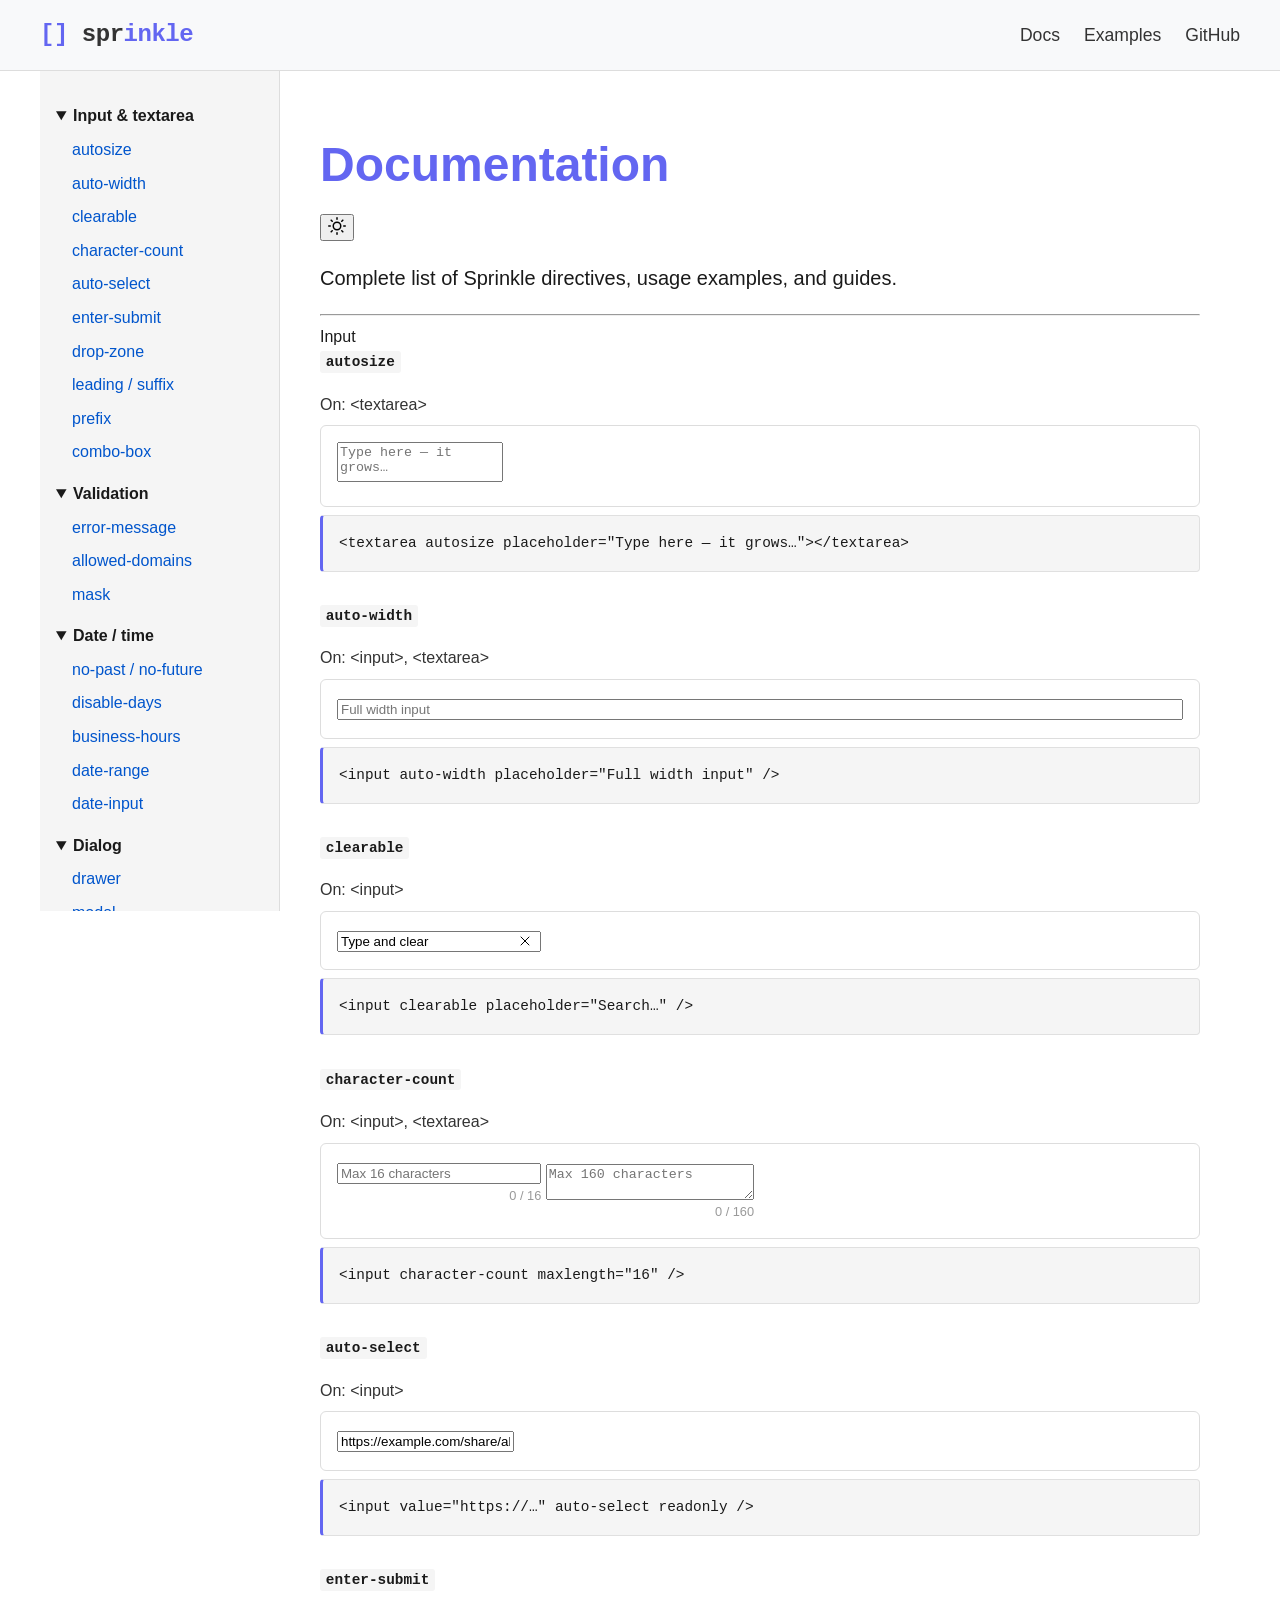
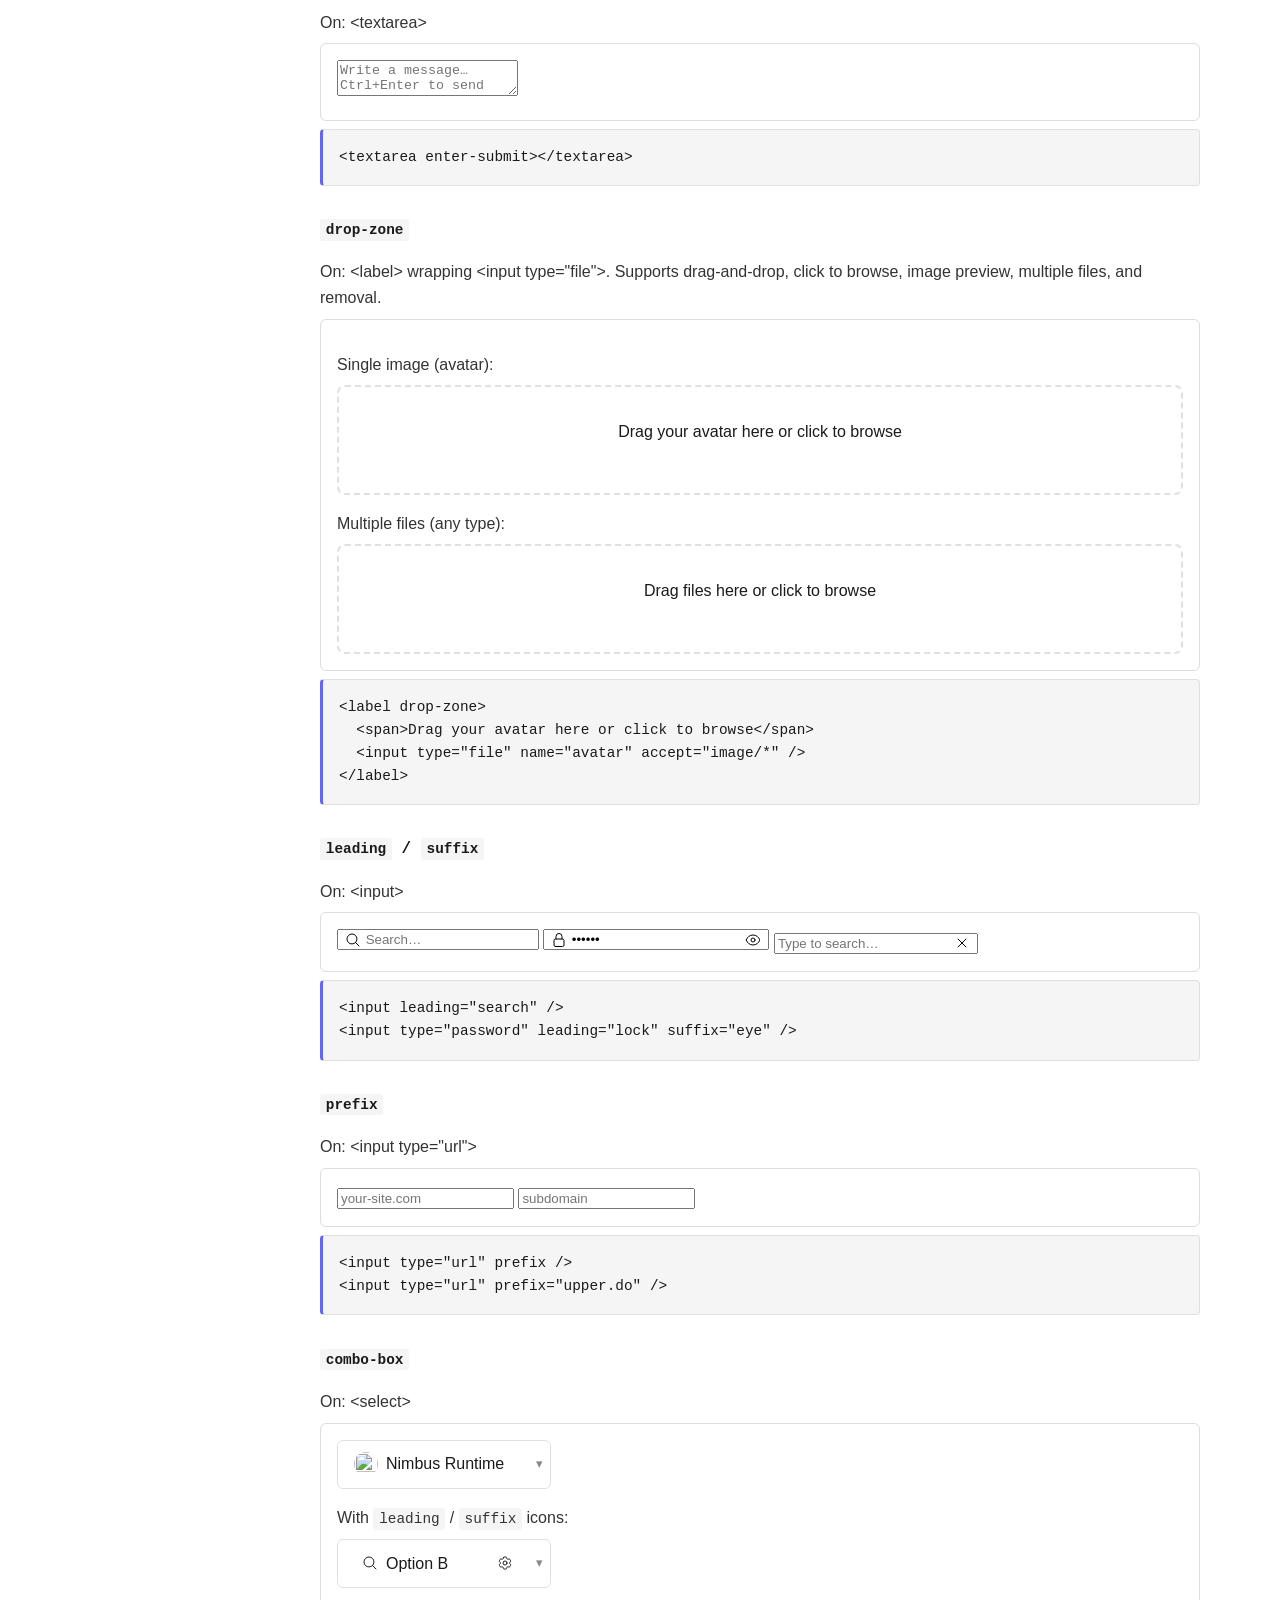
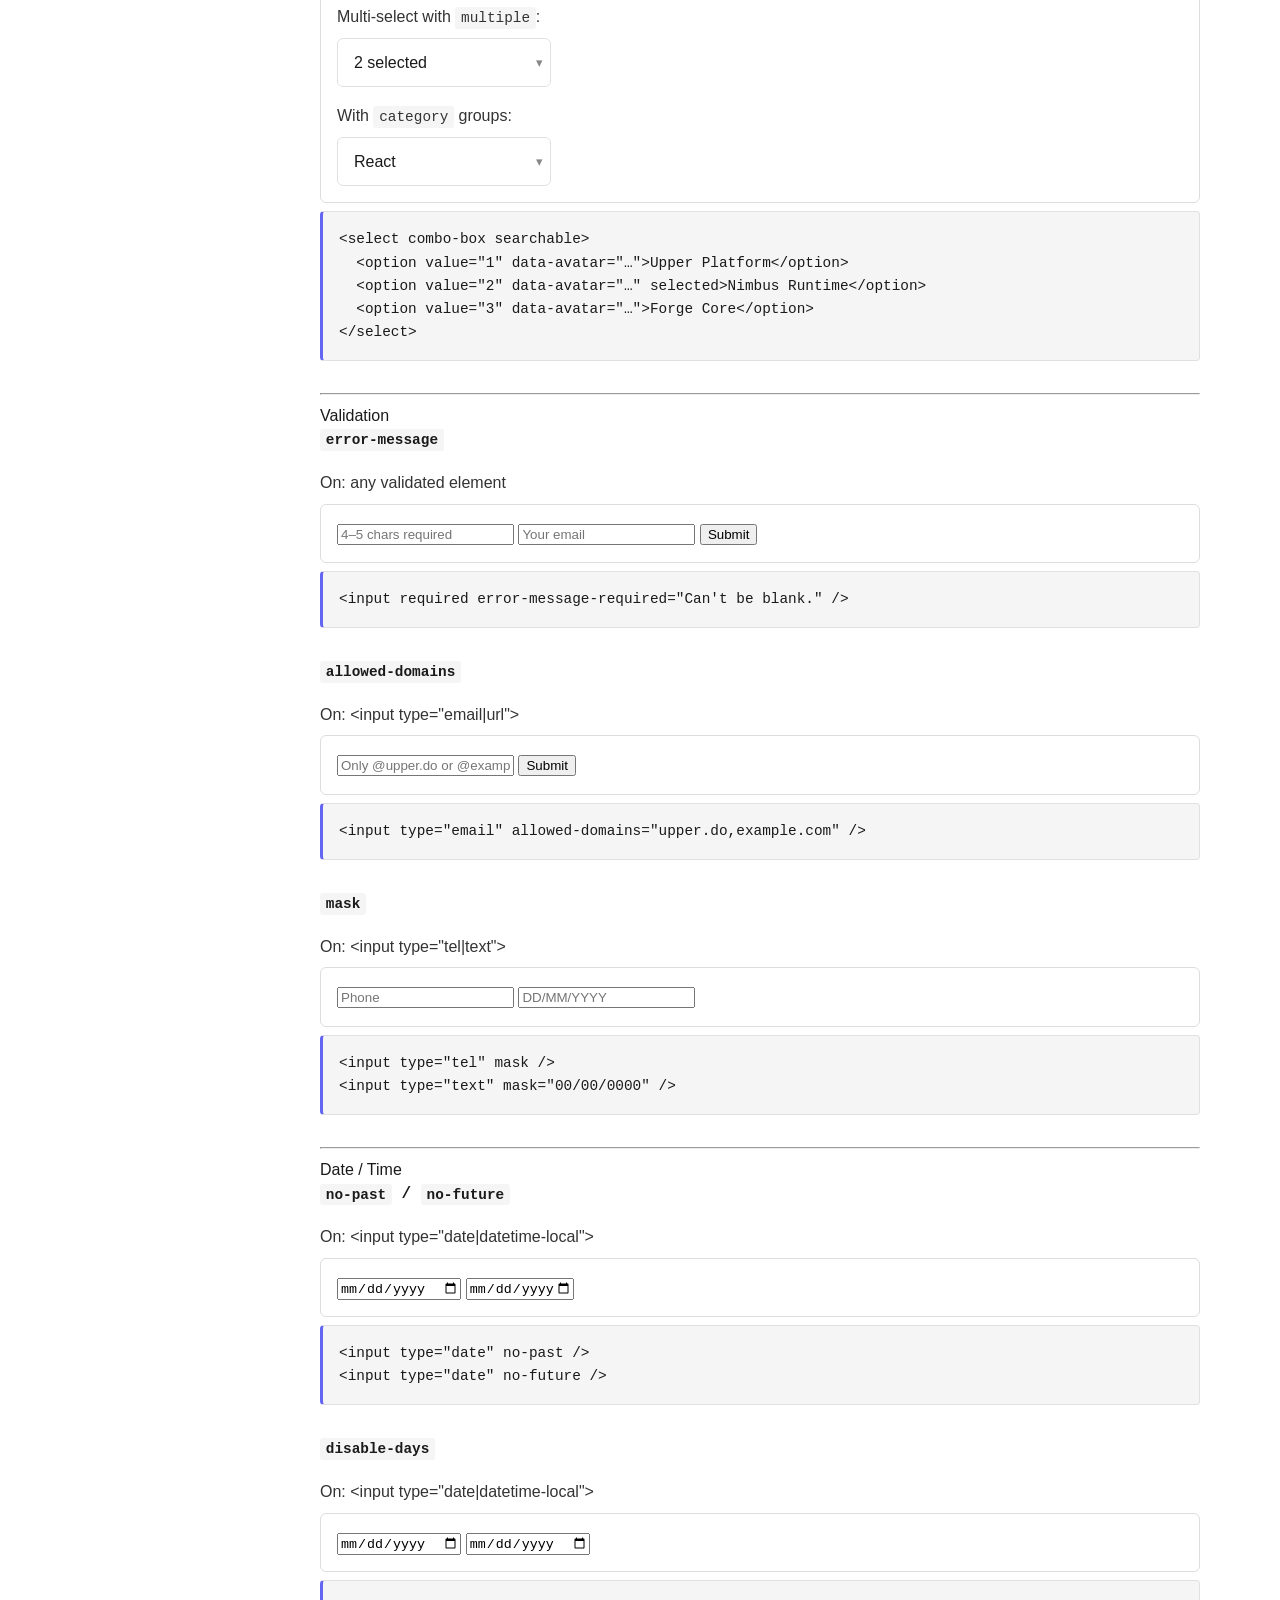
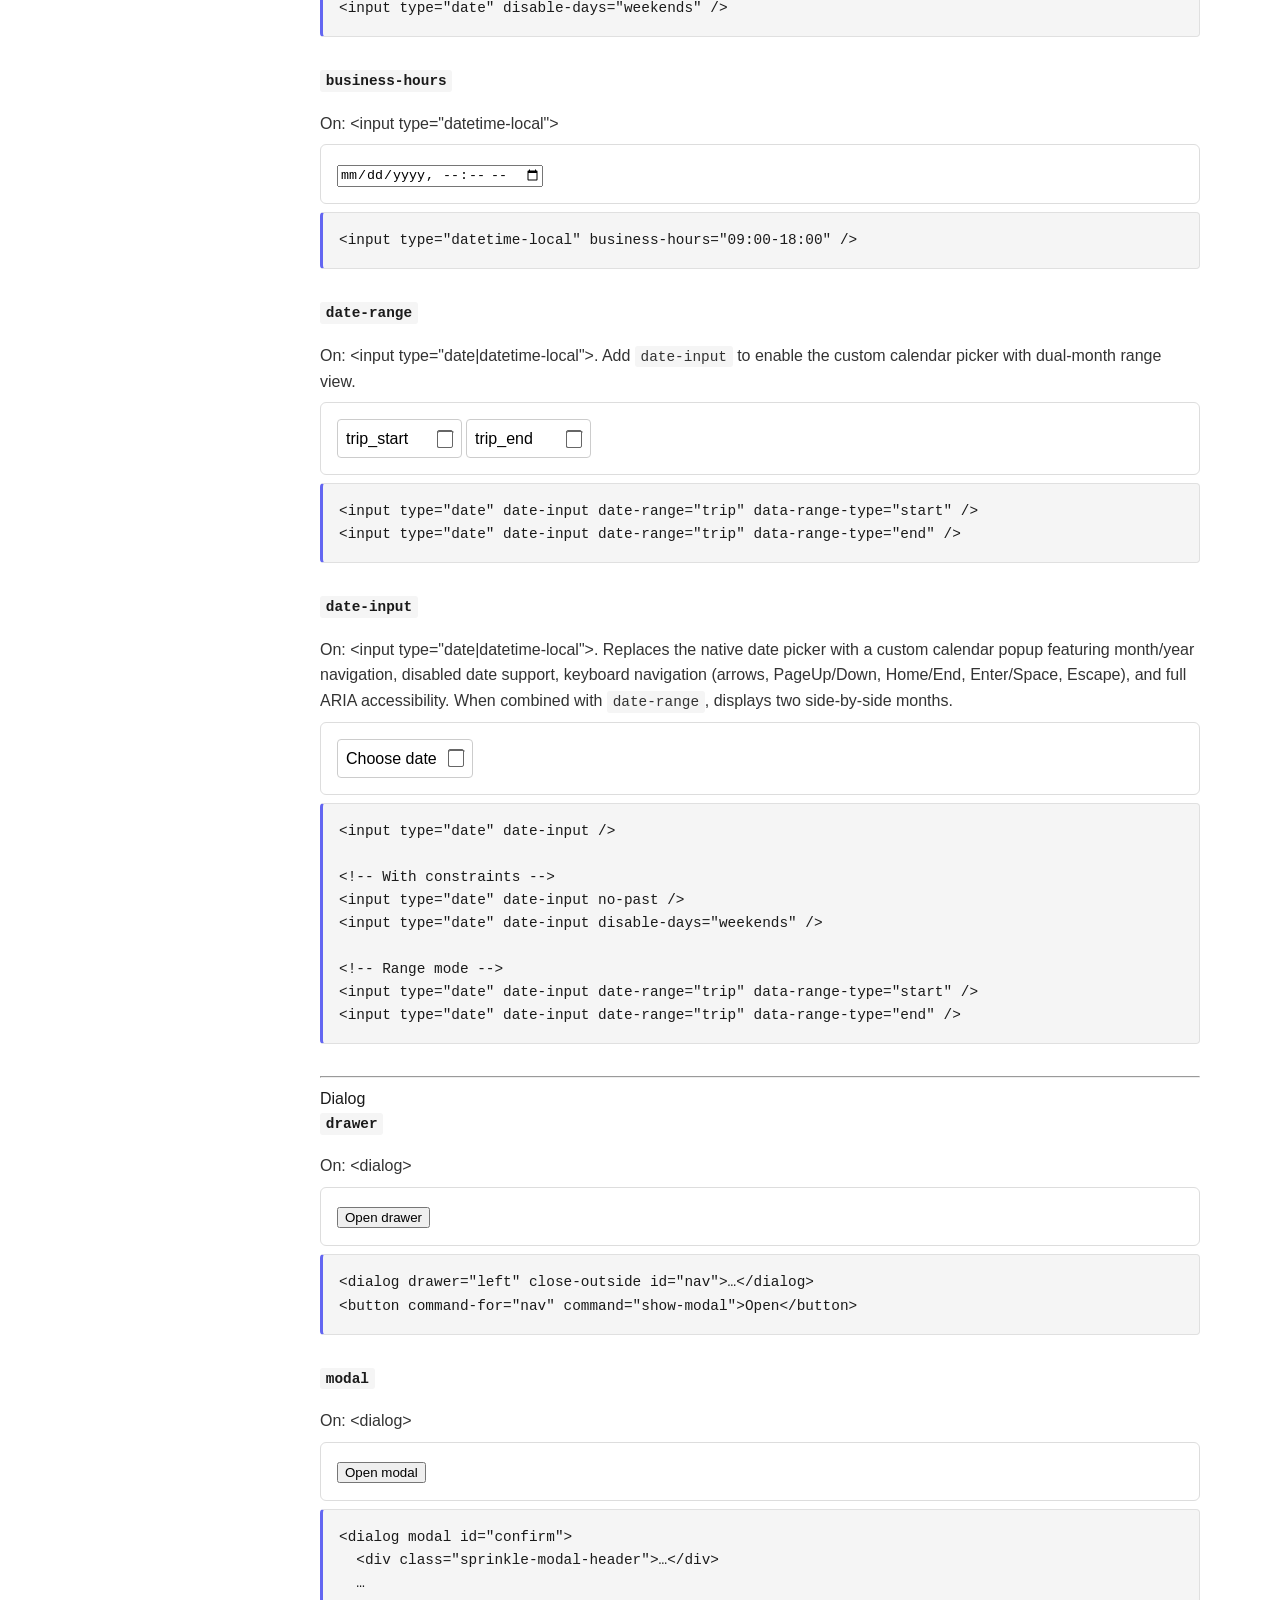
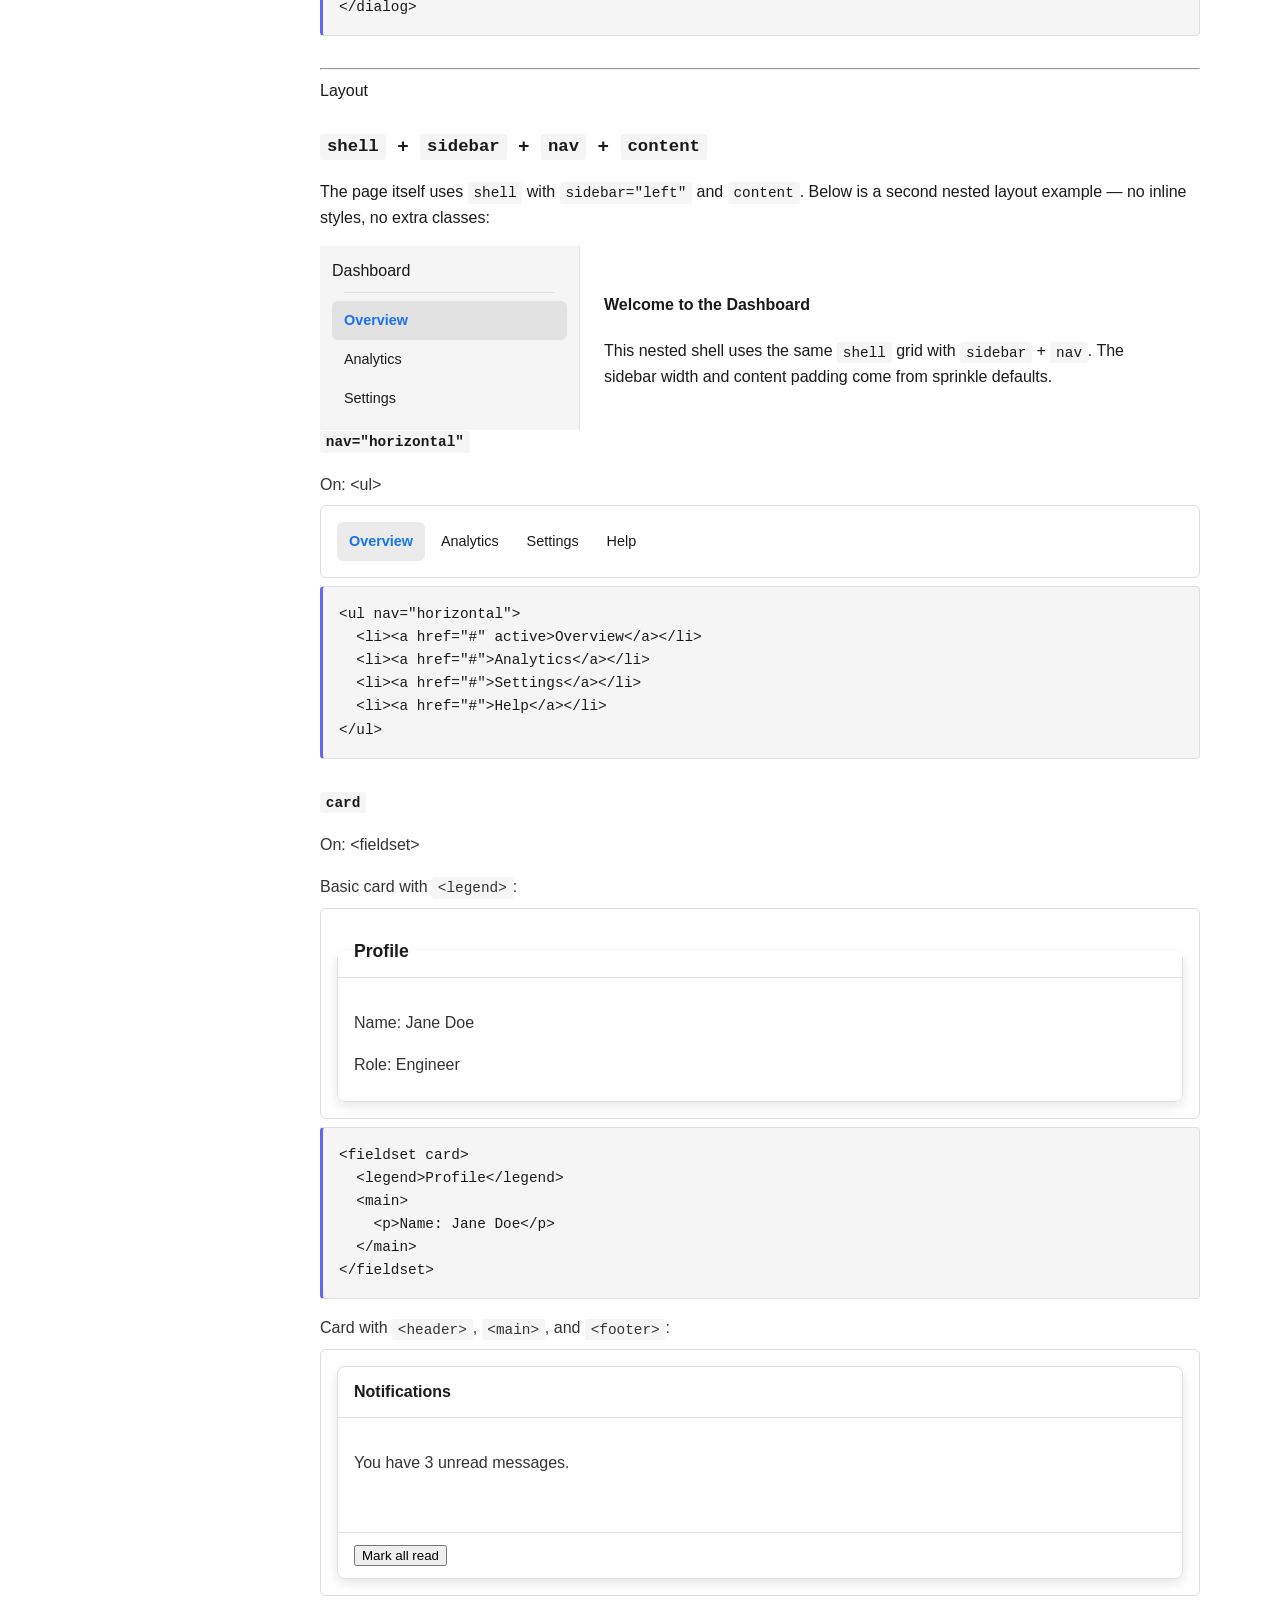
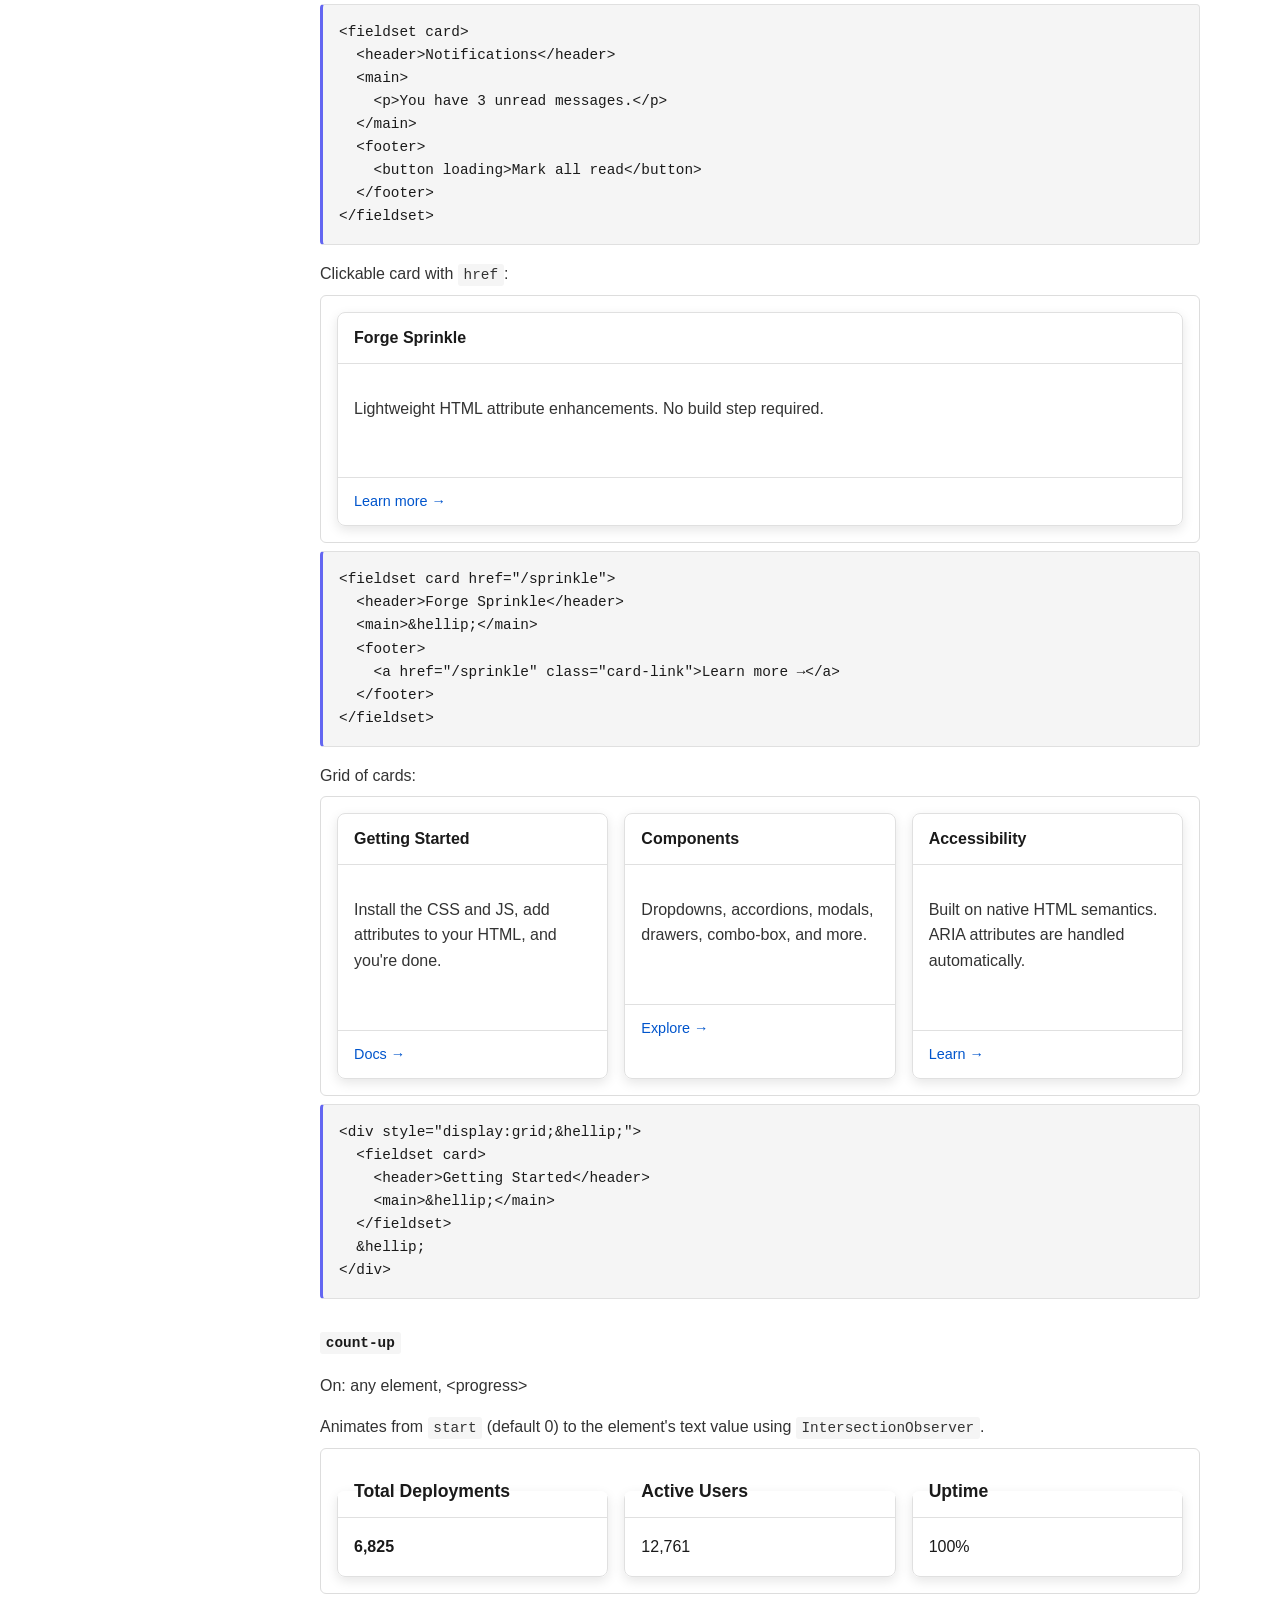
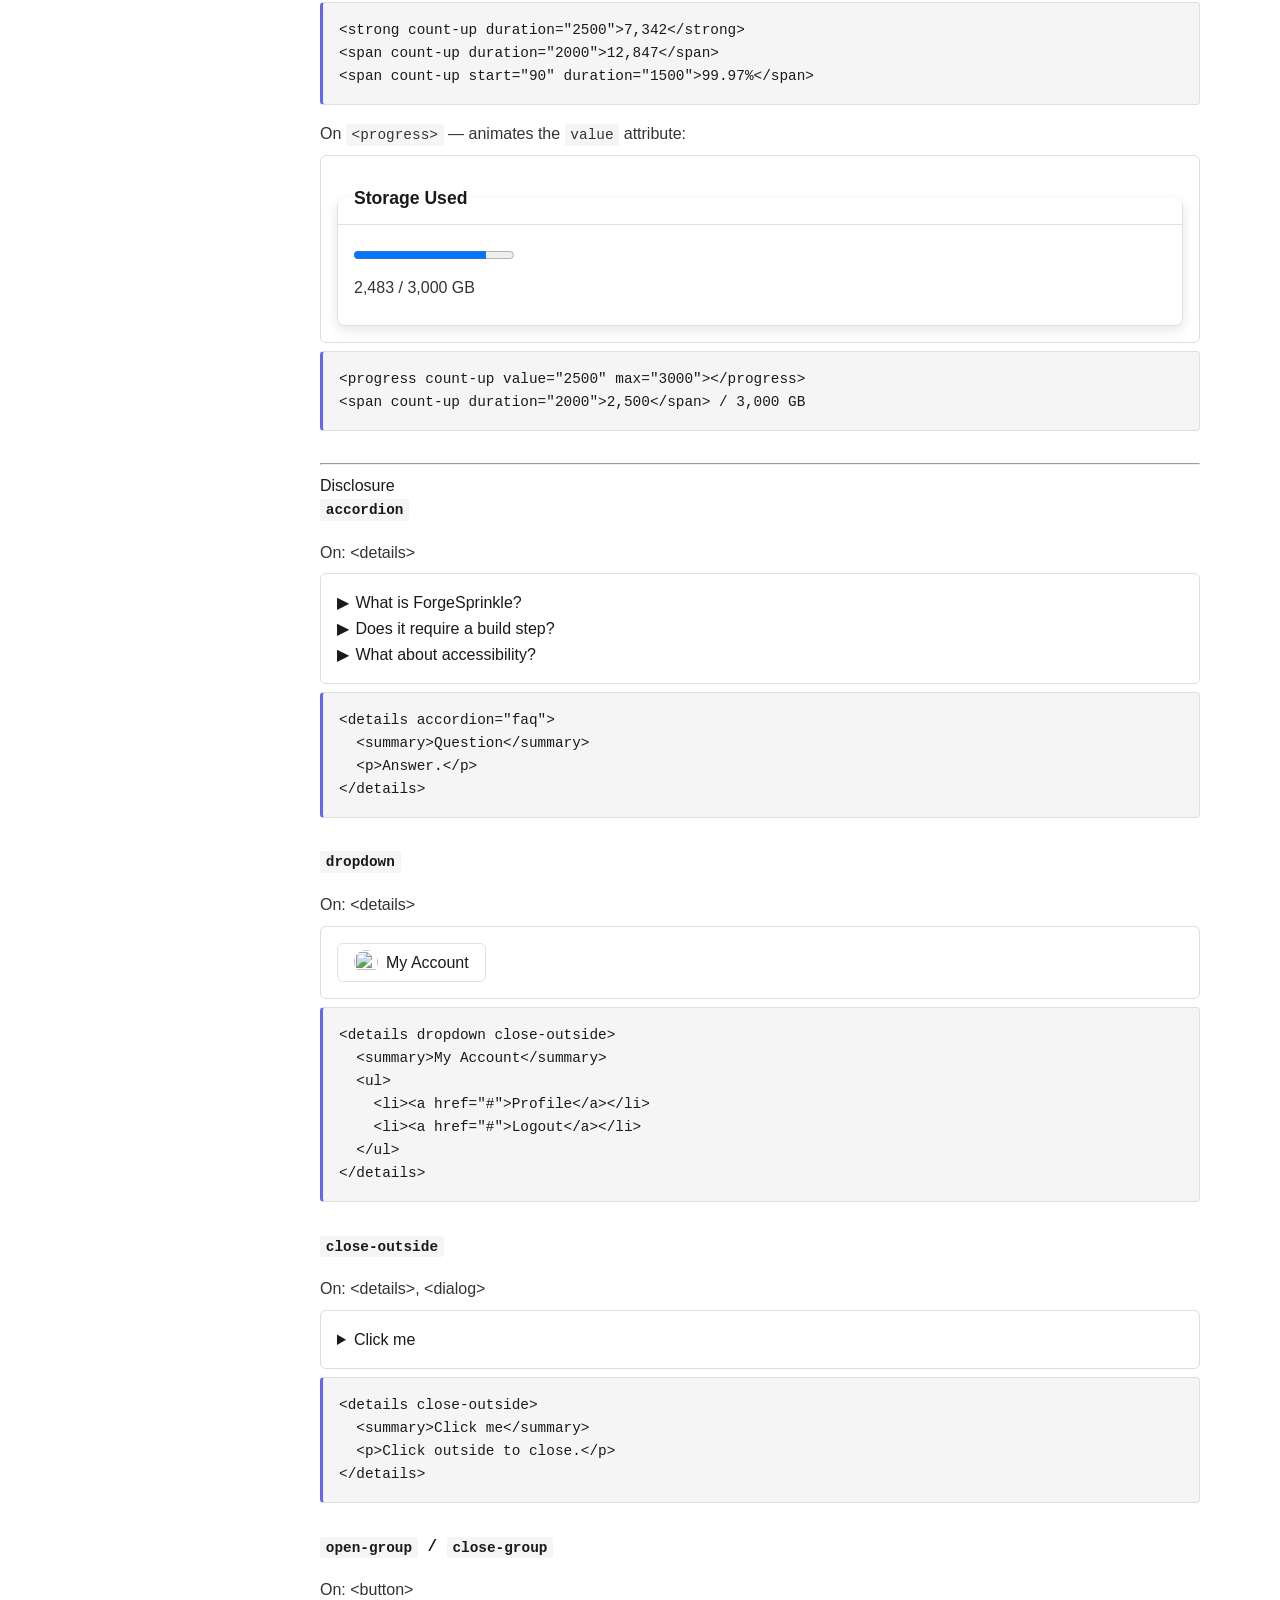
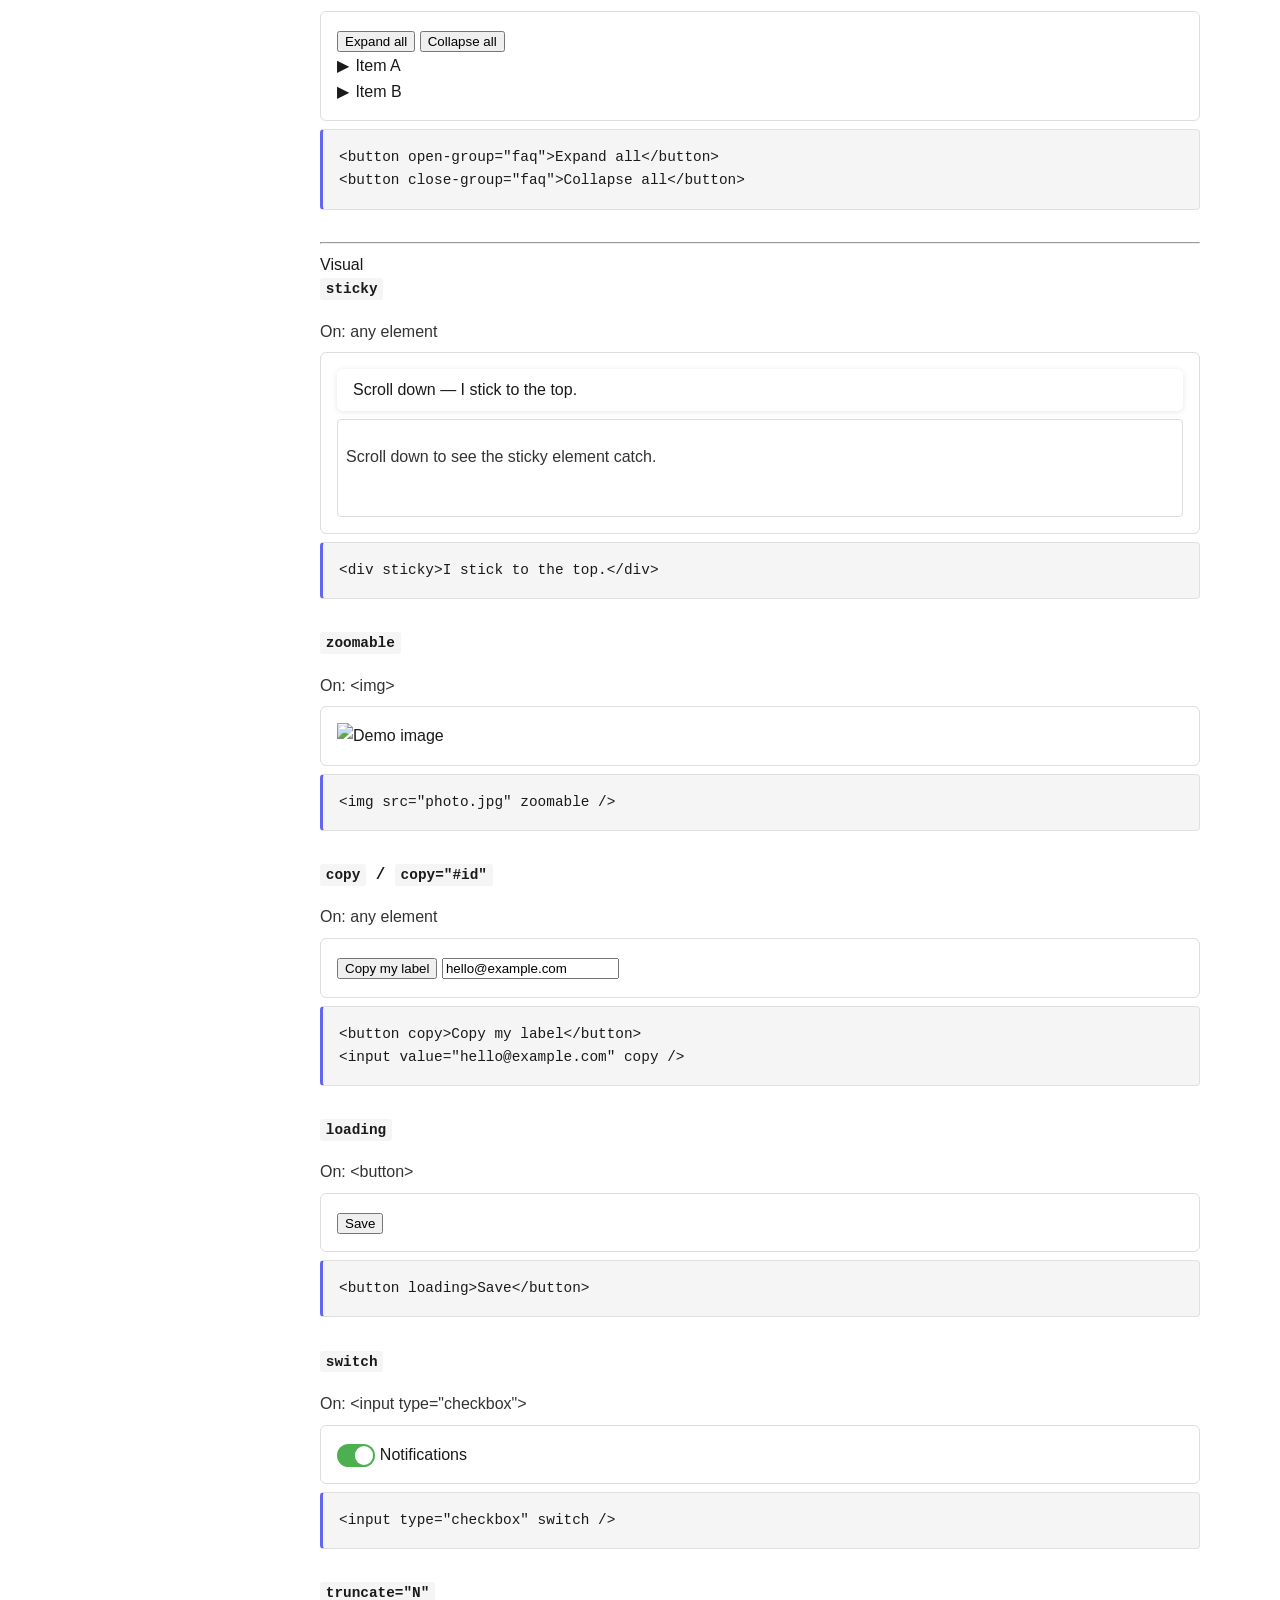
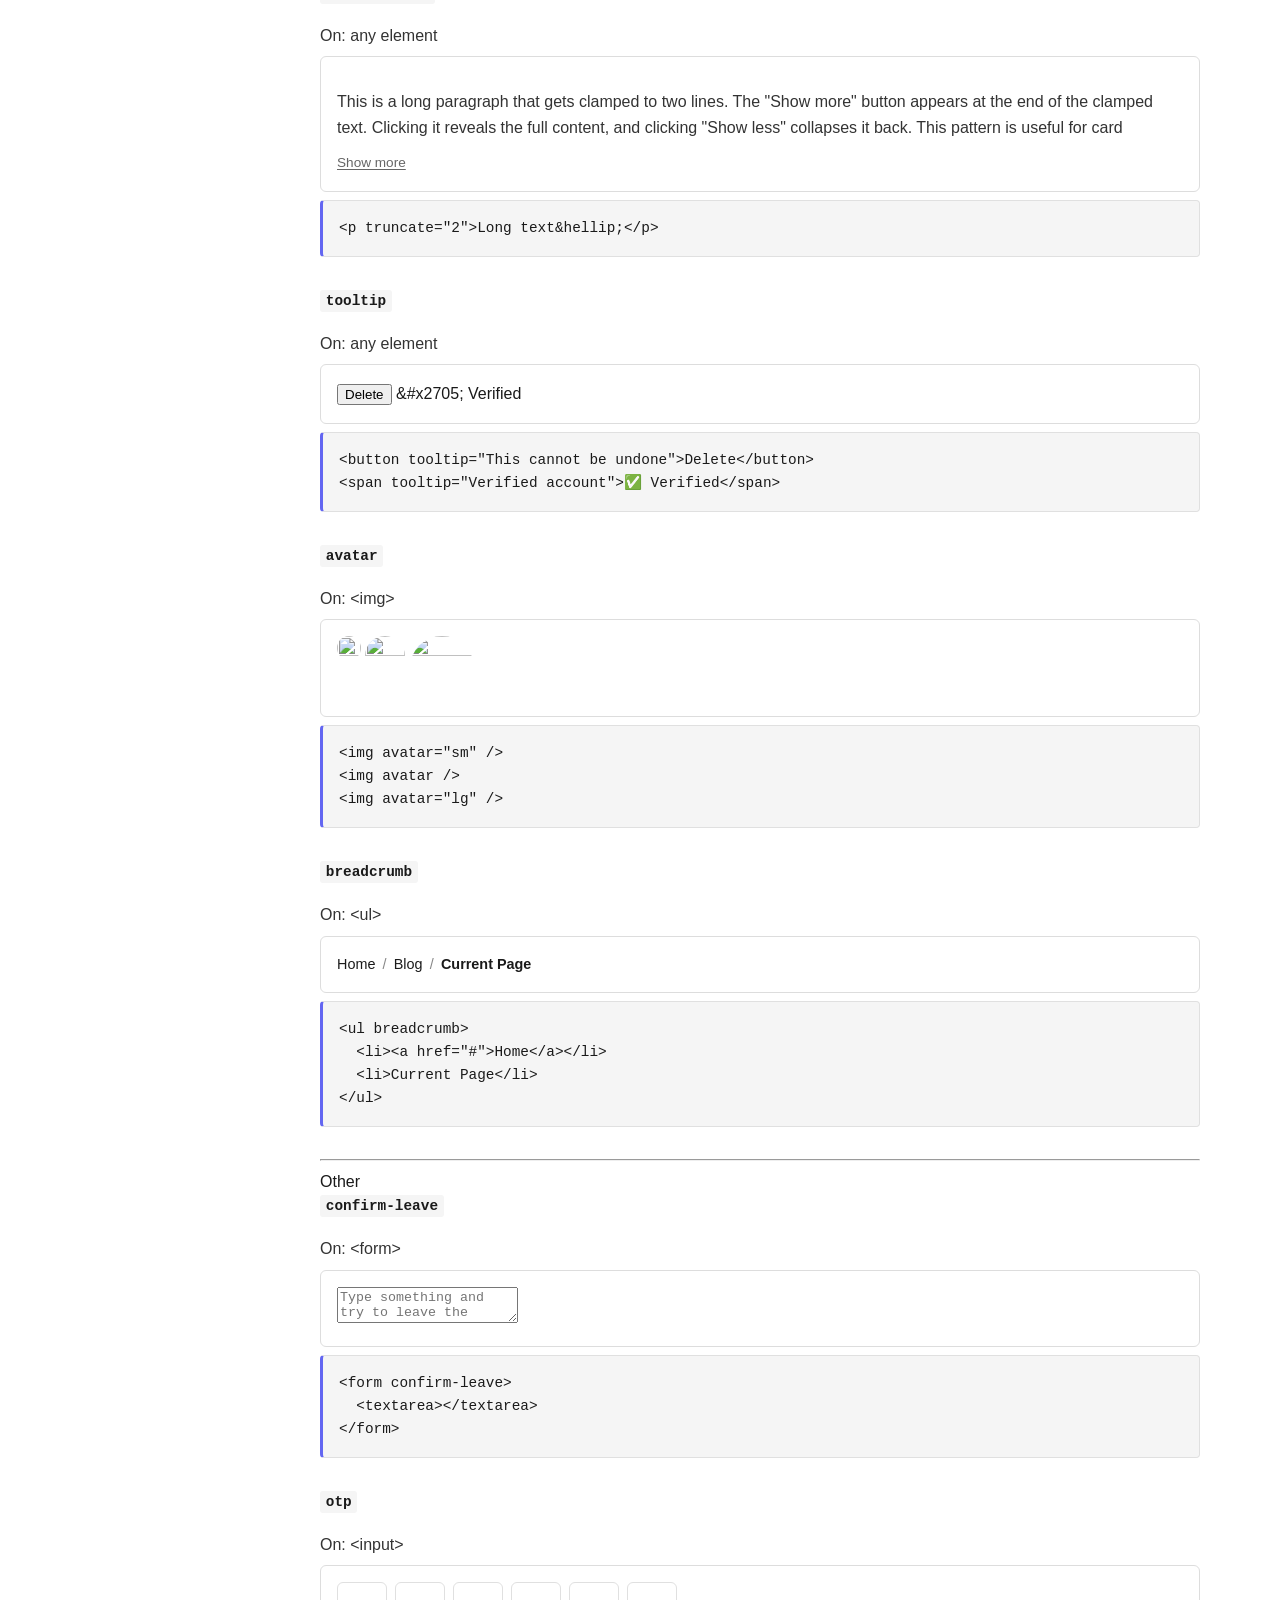
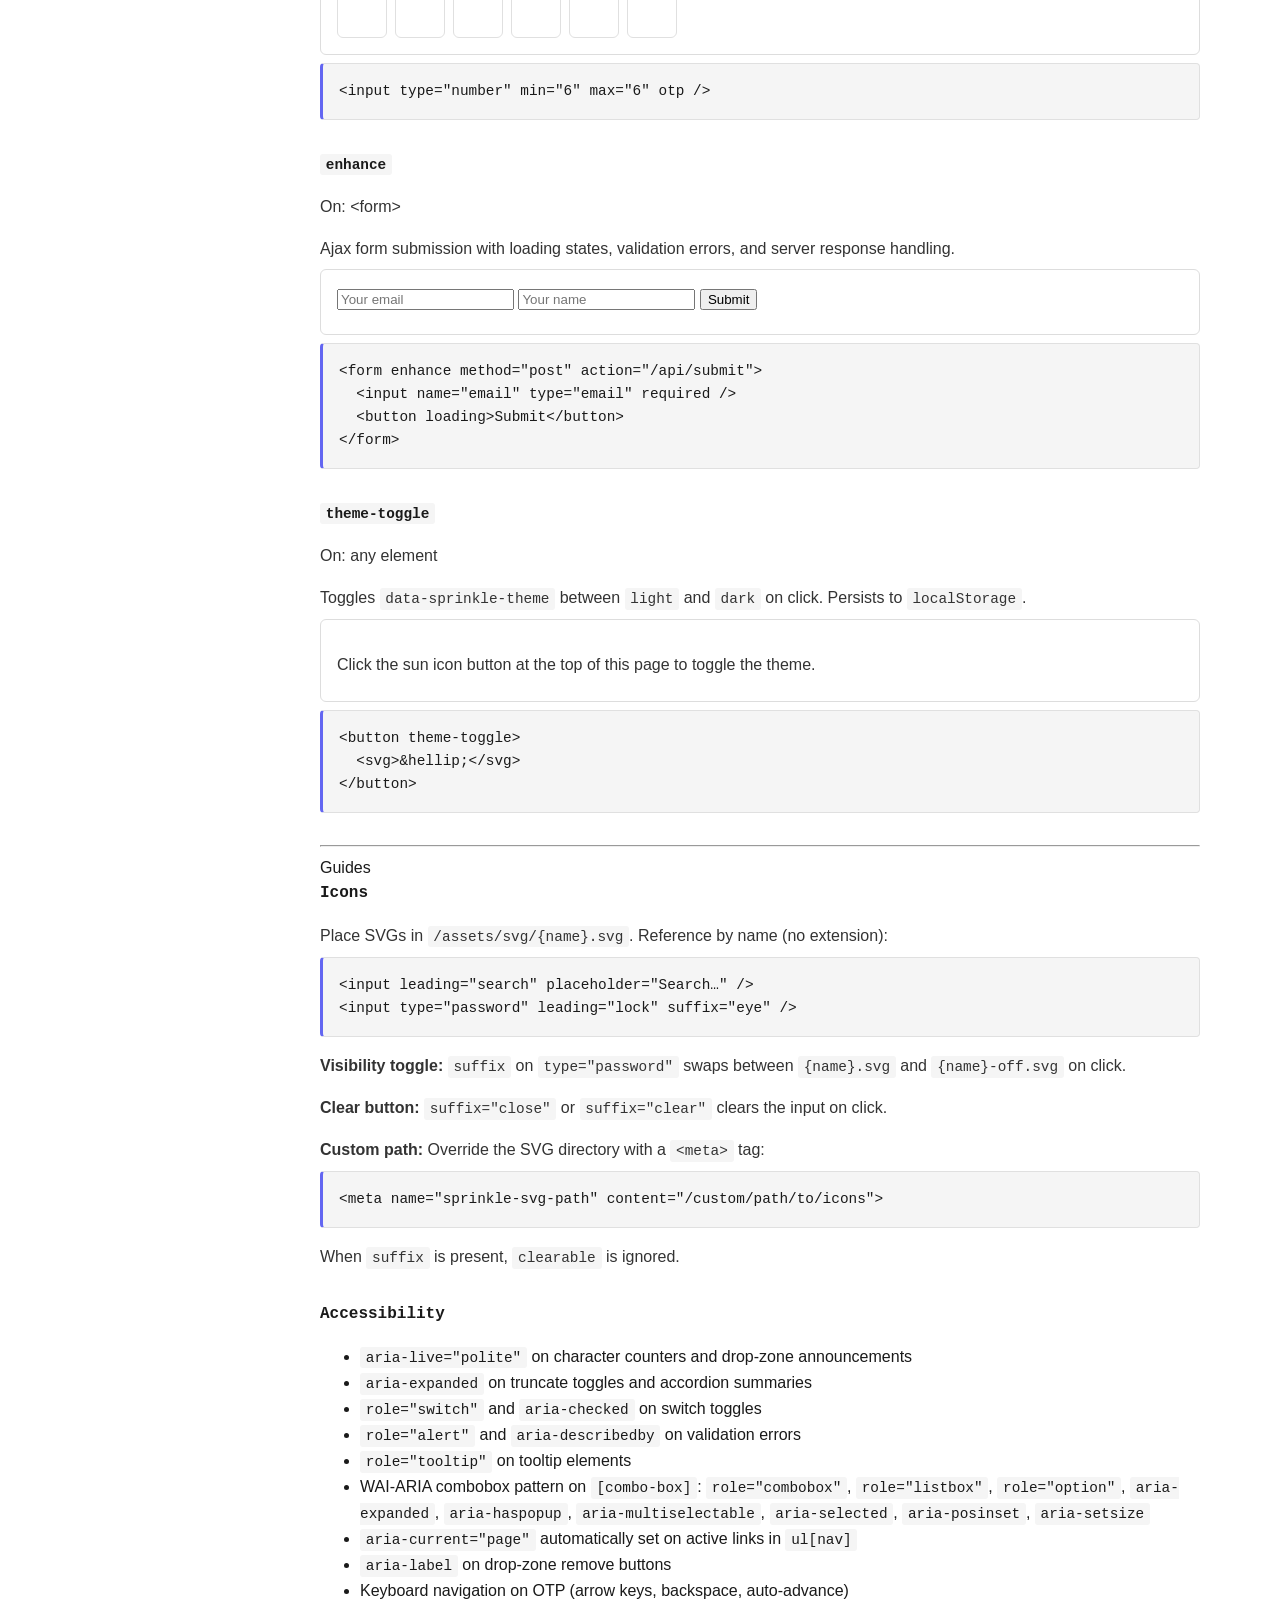
==== commit 12f3ff59: "updated date picker" ====
--- a/docs.html
+++ b/docs.html
@@ -401,23 +401,30 @@
 
 <div class="doc-directive" id="date-range">
   <h3><code>date-range</code></h3>
-  <p>On: &lt;input type="date|datetime-local"&gt;</p>
-  <div class="doc-demo">
-    <input type="date" date-range="trip" data-range-type="start" name="trip_start" />
-  <input type="date" date-range="trip" data-range-type="end" name="trip_end" />
-  </div>
-  <div class="doc-code"><pre><code>&lt;input type="date" date-range="trip" data-range-type="start" /&gt;
-&lt;input type="date" date-range="trip" data-range-type="end" /&gt;</code></pre></div>
+  <p>On: &lt;input type="date|datetime-local"&gt;. Add <code>date-input</code> to enable the custom calendar picker with dual-month range view.</p>
+  <div class="doc-demo">
+    <input type="date" date-input date-range="trip" data-range-type="start" name="trip_start" />
+  <input type="date" date-input date-range="trip" data-range-type="end" name="trip_end" />
+  </div>
+  <div class="doc-code"><pre><code>&lt;input type="date" date-input date-range="trip" data-range-type="start" /&gt;
+&lt;input type="date" date-input date-range="trip" data-range-type="end" /&gt;</code></pre></div>
 </div>
 
 <div class="doc-directive" id="date-input">
   <h3><code>date-input</code></h3>
-  <p>On: &lt;input type="date|datetime-local"&gt;</p>
+  <p>On: &lt;input type="date|datetime-local"&gt;. Replaces the native date picker with a custom calendar popup featuring month/year navigation, disabled date support, keyboard navigation (arrows, PageUp/Down, Home/End, Enter/Space, Escape), and full ARIA accessibility. When combined with <code>date-range</code>, displays two side-by-side months.</p>
   <div class="doc-demo">
     <input type="date" date-input />
-  <input type="datetime-local" date-input />
-  </div>
-  <div class="doc-code"><pre><code>&lt;input type="date" date-input /&gt;</code></pre></div>
+  </div>
+  <div class="doc-code"><pre><code>&lt;input type="date" date-input /&gt;
+
+&lt;!-- With constraints --&gt;
+&lt;input type="date" date-input no-past /&gt;
+&lt;input type="date" date-input disable-days="weekends" /&gt;
+
+&lt;!-- Range mode --&gt;
+&lt;input type="date" date-input date-range="trip" data-range-type="start" /&gt;
+&lt;input type="date" date-input date-range="trip" data-range-type="end" /&gt;</code></pre></div>
 </div>
 
 <hr>
--- a/sprinkle.min.css
+++ b/sprinkle.min.css
@@ -1,1478 +1 @@
-/* ── theme variables ── */
-
-:root, [data-sprinkle-theme="light"] {
-  --sprinkle-bg: #fff;
-  --sprinkle-text: #1a1a1a;
-  --sprinkle-border: #e0e0e0;
-  --sprinkle-shadow: 0 4px 12px rgba(0,0,0,0.1);
-  --sprinkle-error-color: #d32f2f;
-  --sprinkle-drawer-z: 500;
-  --sprinkle-modal-backdrop: rgba(0,0,0,0.4);
-  --sprinkle-sidebar-bg: #f5f5f5;
-  --sprinkle-sidebar-border: #e0e0e0;
-  --sprinkle-sidebar-width: 260px;
-  --sprinkle-dd-hover: #f5f5f5;
-  --sprinkle-tip-bg: #1a1a1a;
-  --sprinkle-tip-color: #fff;
-  --sprinkle-tip-arrow: #1a1a1a;
-  --sprinkle-date-bg: Field;
-  --sprinkle-date-color: FieldText;
-  --sprinkle-date-border: #ccc;
-  --sprinkle-success-bg: #e8f5e9;
-  --sprinkle-success-color: #2e7d32;
-  --sprinkle-form-msg-bg: #ffebee;
-  --sprinkle-accent: #4a90d9;
-}
-
-[data-sprinkle-theme="dark"] {
-  --sprinkle-bg: #222;
-  --sprinkle-text: #eee;
-  --sprinkle-border: #444;
-  --sprinkle-shadow: 0 4px 12px rgba(0,0,0,0.3);
-  --sprinkle-error-color: #ff6b6b;
-  --sprinkle-modal-backdrop: rgba(0,0,0,0.6);
-  --sprinkle-sidebar-bg: #1a1a1a;
-  --sprinkle-sidebar-border: #333;
-  --sprinkle-dd-hover: #333;
-  --sprinkle-tip-bg: #eee;
-  --sprinkle-tip-color: #111;
-  --sprinkle-tip-arrow: #eee;
-  --sprinkle-date-bg: #222;
-  --sprinkle-date-color: #eee;
-  --sprinkle-date-border: #555;
-  --sprinkle-success-bg: #1b3d1b;
-  --sprinkle-success-color: #81c784;
-  --sprinkle-form-msg-bg: #3e1a1a;
-  --sprinkle-accent: #5ba0e9;
-}
-
-/* ── icon wrap ── */
-
-.sprinkle-enhance-wrap {
-  display: inline-grid;
-  grid-template-columns: 1fr;
-  grid-template-rows: auto auto;
-  position: relative;
-}
-
-.sprinkle-enhance-wrap > input,
-.sprinkle-enhance-wrap > textarea,
-.sprinkle-icon-leading,
-.sprinkle-icon-suffix {
-  grid-column: 1;
-  grid-row: 1;
-}
-
-.sprinkle-enhance-wrap > input:not([leading]),
-.sprinkle-enhance-wrap > textarea {
-  padding-right: 2.2em;
-  box-sizing: border-box;
-}
-
-/* ── suppress native search clear ── */
-
-input[type="search"]::-webkit-search-cancel-button {
-  display: none;
-}
-
-input[type="search"]::-moz-search-clear-button {
-  display: none;
-}
-
-/* ── leading / suffix icons ── */
-
-input[leading] {
-  padding-left: 2em;
-}
-
-input[suffix] {
-  padding-right: 2em;
-}
-
-.sprinkle-icon-leading,
-.sprinkle-icon-suffix {
-  width: 1em;
-  height: 1em;
-  pointer-events: none;
-  z-index: 1;
-}
-
-.sprinkle-icon-leading {
-  justify-self: start;
-  align-self: center;
-  margin-left: 0.5em;
-}
-
-.sprinkle-icon-suffix {
-  justify-self: end;
-  align-self: center;
-  margin-right: 0.5em;
-}
-
-.sprinkle-icon-interactive {
-  pointer-events: auto;
-  cursor: pointer;
-  border: 0;
-  background: none;
-  padding: 0;
-  font: inherit;
-  color: inherit;
-  display: flex;
-  align-items: center;
-  justify-content: center;
-}
-
-.sprinkle-icon-interactive img {
-  pointer-events: none;
-  display: block;
-  width: 100%;
-  height: 100%;
-}
-
-.sprinkle-sr-only {
-  position: absolute;
-  width: 1px;
-  height: 1px;
-  overflow: hidden;
-  clip: rect(0,0,0,0);
-  white-space: nowrap;
-  border: 0;
-}
-
-/* ── character-count ── */
-
-.sprinkle-char-count {
-  grid-column: 1;
-  grid-row: 2;
-  justify-self: end;
-  font-size: .8em;
-  color: #999;
-  margin-top: 2px;
-}
-
-/* ── loading ── */
-
-.sprinkle-loading {
-  color: transparent;
-  pointer-events: none;
-  position: relative;
-}
-
-.sprinkle-loading::after {
-  content: '';
-  position: absolute;
-  inset: 0;
-  margin: auto;
-  width: 1em;
-  height: 1em;
-  border: 2px solid currentColor;
-  border-top-color: transparent;
-  border-radius: 50%;
-  animation: sprinkle-spin .6s linear infinite;
-}
-
-@keyframes sprinkle-spin {
-  to { transform: rotate(360deg); }
-}
-
-/* ── zoomable ── */
-
-.sprinkle-zoomed-bg {
-  position: fixed;
-  inset: 0;
-  z-index: 9999;
-  background: rgba(0, 0, 0, .85);
-  display: flex;
-  align-items: center;
-  justify-content: center;
-  cursor: zoom-out;
-}
-
-.sprinkle-zoomed-img {
-  max-width: 90vw;
-  max-height: 90vh;
-  object-fit: contain;
-  border-radius: 4px;
-  box-shadow: 0 4px 24px rgba(0, 0, 0, .5);
-}
-
-/* ── sticky ── */
-
-[sticky] {
-  position: sticky;
-  top: 0;
-  padding: 0.5rem 1rem;
-  background: var(--sprinkle-bg);
-  border-radius: 6px;
-}
-
-.sprinkle-stuck {
-  z-index: 100;
-  box-shadow: 0 1px 6px rgba(0, 0, 0, .1);
-  background: var(--sprinkle-bg);
-}
-
-.sprinkle-sticky-sentinel {
-  height: 0;
-  pointer-events: none;
-}
-
-/* ── copy ── */
-
-.sprinkle-copied {
-  position: relative;
-}
-
-.sprinkle-copied::after {
-  content: 'Copied!';
-  position: absolute;
-  bottom: 100%;
-  left: 50%;
-  transform: translateX(-50%);
-  background: #333;
-  color: #fff;
-  font-size: .75em;
-  padding: 2px 8px;
-  border-radius: 3px;
-  white-space: nowrap;
-}
-
-/* ── truncate ── */
-
-.sprinkle-truncated {
-  overflow: hidden;
-  transition: max-height 0.3s ease;
-}
-
-.sprinkle-truncated.sprinkle-expanded {
-  -webkit-line-clamp: unset;
-}
-
-.sprinkle-truncate-btn {
-  display: inline;
-  border: 0;
-  background: none;
-  cursor: pointer;
-  padding: 0;
-  color: #666;
-  font: inherit;
-  font-size: .85em;
-  text-decoration: underline;
-  text-underline-offset: 2px;
-}
-
-.sprinkle-truncate-btn:hover {
-  color: #222;
-}
-
-/* ── 11. drop-zone ── */
-
-label[drop-zone] {
-  display: block;
-  border: 2px dashed var(--sprinkle-border);
-  border-radius: 8px;
-  padding: 2rem;
-  text-align: center;
-  cursor: pointer;
-  transition: border-color 0.2s, background 0.2s;
-  position: relative;
-}
-
-label[drop-zone]:hover:not(:has(.sprinkle-drop-file)) {
-  border-color: var(--sprinkle-accent);
-}
-
-label[drop-zone].sprinkle-drop-active {
-  border-color: var(--sprinkle-accent);
-  background: rgba(74,144,217,0.05);
-}
-
-label[drop-zone]:has(.sprinkle-drop-file) {
-  cursor: default;
-  padding-bottom: 1rem;
-}
-
-label[drop-zone] input[type="file"] {
-  position: absolute;
-  width: 1px;
-  height: 1px;
-  padding: 0;
-  margin: -1px;
-  overflow: hidden;
-  clip: rect(0,0,0,0);
-  white-space: nowrap;
-  border: 0;
-}
-
-label[drop-zone] > :first-child:not(.sprinkle-drop-preview) {
-  display: block;
-  margin-bottom: 0.5rem;
-  color: var(--sprinkle-text);
-  font-weight: 500;
-}
-
-label[drop-zone]:has(.sprinkle-drop-file) > :first-child:not(.sprinkle-drop-preview) {
-  display: none;
-}
-
-.sprinkle-drop-preview {
-  display: flex;
-  flex-wrap: wrap;
-  gap: 0.5rem;
-  margin-top: 1rem;
-}
-
-.sprinkle-drop-file {
-  display: flex;
-  align-items: center;
-  gap: 0.5rem;
-  padding: 0.5rem;
-  border: 1px solid var(--sprinkle-border);
-  border-radius: 6px;
-  background: var(--sprinkle-bg);
-  flex: 1 1 180px;
-  max-width: 100%;
-  box-sizing: border-box;
-}
-
-.sprinkle-drop-file img {
-  width: 40px;
-  height: 40px;
-  object-fit: cover;
-  border-radius: 4px;
-  flex-shrink: 0;
-}
-
-.sprinkle-drop-info {
-  flex: 1;
-  min-width: 0;
-  text-align: left;
-}
-
-.sprinkle-drop-name {
-  display: block;
-  font-size: 0.9em;
-  overflow: hidden;
-  text-overflow: ellipsis;
-  white-space: nowrap;
-}
-
-.sprinkle-drop-size {
-  display: block;
-  font-size: 0.75em;
-  color: var(--sprinkle-muted, #888);
-}
-
-.sprinkle-drop-remove {
-  flex-shrink: 0;
-  width: 24px;
-  height: 24px;
-  padding: 0;
-  border: none;
-  background: transparent;
-  font-size: 1.2em;
-  line-height: 1;
-  cursor: pointer;
-  color: var(--sprinkle-text);
-  border-radius: 50%;
-  display: flex;
-  align-items: center;
-  justify-content: center;
-}
-
-.sprinkle-drop-remove:hover {
-  background: rgba(0,0,0,0.1);
-}
-
-@media (prefers-color-scheme: dark) {
-  label[drop-zone].sprinkle-drop-active {
-    background: rgba(74,144,217,0.12);
-  }
-  .sprinkle-drop-remove:hover {
-    background: rgba(255,255,255,0.15);
-  }
-}
-
-[data-sprinkle-theme="dark"] {
-  label[drop-zone].sprinkle-drop-active {
-    background: rgba(74,144,217,0.12);
-  }
-  .sprinkle-drop-remove:hover {
-    background: rgba(255,255,255,0.15);
-  }
-}
-
-/* ── switch ── */
-
-.sprinkle-switch-wrap {
-  display: inline-flex;
-  align-items: center;
-  cursor: pointer;
-  vertical-align: middle;
-}
-
-.sprinkle-switch-wrap > input[type="checkbox"] {
-  position: absolute;
-  opacity: 0;
-  width: 0;
-  height: 0;
-  margin: 0;
-  pointer-events: none;
-}
-
-.sprinkle-switch-track {
-  position: relative;
-  display: inline-block;
-  width: 2.4em;
-  height: 1.4em;
-  background: #ccc;
-  border-radius: 999px;
-  transition: background .2s;
-}
-
-.sprinkle-switch-track::after {
-  content: '';
-  position: absolute;
-  top: 2px;
-  left: 2px;
-  width: calc(1.4em - 4px);
-  height: calc(1.4em - 4px);
-  background: #fff;
-  border-radius: 50%;
-  transition: transform .2s;
-}
-
-.sprinkle-switch-track.sprinkle-switch-on {
-  background: #4caf50;
-}
-
-.sprinkle-switch-track.sprinkle-switch-on::after {
-  transform: translateX(1em);
-}
-
-/* ── autosize ── */
-
-textarea[autosize] {
-  overflow: hidden;
-  resize: none;
-}
-
-/* ── auto-width ── */
-
-input[auto-width],
-textarea[auto-width] {
-  width: 100%;
-  box-sizing: border-box;
-}
-
-/* ── accordion ── */
-
-details.sprinkle-accordion > summary {
-  cursor: pointer;
-  list-style: none;
-}
-details.sprinkle-accordion > summary::-webkit-details-marker {
-  display: none;
-}
-details.sprinkle-accordion > summary::before {
-  content: '\25B6';
-  display: inline-block;
-  margin-right: .4em;
-  transition: transform .25s;
-}
-details.sprinkle-accordion[open] > summary::before {
-  transform: rotate(90deg);
-}
-details.sprinkle-accordion > .sprinkle-accordion-body {
-  overflow: hidden;
-  transition: height .25s ease;
-}
-
-/* ── date-range active state ── */
-
-input[data-sprinkle-range-active] {
-  outline: 2px solid -webkit-focus-ring-color;
-  outline: 2px solid highlight;
-  outline-offset: 1px;
-}
-
-/* ── date-input (cross-browser standardization) ── */
-
-input[date-input] {
-  font-family: inherit;
-  font-size: inherit;
-  line-height: normal;
-  padding: 0.35em 0.5em;
-  border: 1px solid var(--sprinkle-date-border);
-  border-radius: 4px;
-  background: var(--sprinkle-date-bg);
-  color: var(--sprinkle-date-color);
-  color-scheme: light dark;
-  accent-color: highlight;
-  min-width: 14ch;
-  box-sizing: border-box;
-}
-
-input[date-input]::-webkit-clear-button,
-input[date-input]::-webkit-inner-spin-button {
-  display: none;
-}
-
-input[date-input]::-webkit-datetime-edit {
-  padding: 0;
-  font-family: inherit;
-  font-size: inherit;
-  line-height: inherit;
-}
-
-input[date-input]::-webkit-datetime-edit-fields-wrapper {
-  padding: 0;
-}
-
-input[date-input]::-webkit-datetime-edit-text {
-  padding: 0 0.1em;
-}
-
-input[date-input]:focus {
-  border-color: highlight;
-  outline: 2px solid highlight;
-  outline-offset: -1px;
-}
-
-/* ── error-message ── */
-
-.sprinkle-error {
-  display: block;
-  color: var(--sprinkle-error-color);
-  font-size: 12px;
-  margin-top: 4px;
-  line-height: 1.4;
-}
-
-/* ── form enhance messages ── */
-
-.sprinkle-form-msg {
-  display: block;
-  padding: 12px 16px;
-  border-radius: 4px;
-  font-size: 14px;
-  margin-bottom: 16px;
-  line-height: 1.4;
-}
-.sprinkle-form-msg-success {
-  background: var(--sprinkle-success-bg);
-  color: var(--sprinkle-success-color);
-}
-.sprinkle-form-msg-error {
-  background: var(--sprinkle-form-msg-bg);
-  color: var(--sprinkle-error-color);
-}
-
-/* ── otp ── */
-
-.sprinkle-otp {
-  display: flex;
-  gap: 8px;
-}
-
-.sprinkle-otp-box {
-  width: 44px;
-  height: 52px;
-  text-align: center;
-  font-size: 20px;
-  font-family: inherit;
-  border: 1px solid var(--sprinkle-border);
-  border-radius: 6px;
-  outline: none;
-  background: var(--sprinkle-bg);
-  color: var(--sprinkle-text);
-}
-
-.sprinkle-otp-box:focus {
-  border-color: highlight;
-  box-shadow: 0 0 0 2px highlight;
-}
-
-.sprinkle-otp-box.sprinkle-otp-filled {
-  border-color: #888;
-}
-
-/* ── otp input hiding (JS creates visible boxes) ── */
-
-input[otp] {
-  position: absolute;
-  opacity: 0;
-  width: 1px;
-  height: 1px;
-  overflow: hidden;
-}
-
-/* ── 29. avatar ── */
-
-img[avatar] {
-  border-radius: 50%;
-  object-fit: cover;
-  aspect-ratio: 1;
-  width: 40px;
-}
-img[avatar="sm"] { width: 24px; }
-img[avatar="lg"] { width: 64px; }
-
-[zoomable] {
-  cursor: zoom-in;
-}
-
-/* ── 30. tooltip ── */
-
-[tooltip] {
-  position: relative;
-  cursor: help;
-}
-
-[tooltip]::after {
-  content: attr(tooltip);
-  position: absolute;
-  padding: 4px 8px;
-  border-radius: 4px;
-  background: var(--sprinkle-tip-bg);
-  color: var(--sprinkle-tip-color);
-  font-size: 12px;
-  line-height: 1.4;
-  white-space: nowrap;
-  pointer-events: none;
-  opacity: 0;
-  transition: opacity 0.15s ease;
-  z-index: 1000;
-}
-
-[tooltip]::before {
-  content: "";
-  position: absolute;
-  border: 4px solid transparent;
-  opacity: 0;
-  transition: opacity 0.15s ease;
-}
-
-/* top (default) */
-[tooltip]::after {
-  bottom: calc(100% + 6px);
-  left: 50%;
-  transform: translateX(-50%);
-}
-[tooltip]::before {
-  bottom: calc(100% + 2px);
-  left: 50%;
-  margin-left: -4px;
-  border-top-color: var(--sprinkle-tip-arrow);
-}
-
-/* bottom */
-[tooltip].sprinkle-tip-bottom::after {
-  top: calc(100% + 6px);
-  bottom: auto;
-  left: 50%;
-  transform: translateX(-50%);
-}
-[tooltip].sprinkle-tip-bottom::before {
-  top: calc(100% + 2px);
-  bottom: auto;
-  left: 50%;
-  margin-left: -4px;
-  border-top-color: transparent;
-  border-bottom-color: var(--sprinkle-tip-arrow);
-}
-
-/* left */
-[tooltip].sprinkle-tip-left::after {
-  right: calc(100% + 6px);
-  left: auto;
-  top: 50%;
-  transform: translateY(-50%);
-}
-[tooltip].sprinkle-tip-left::before {
-  right: calc(100% + 2px);
-  left: auto;
-  top: 50%;
-  margin-top: -4px;
-  border-top-color: transparent;
-  border-right-color: var(--sprinkle-tip-arrow);
-}
-
-/* right */
-[tooltip].sprinkle-tip-right::after {
-  left: calc(100% + 6px);
-  right: auto;
-  top: 50%;
-  transform: translateY(-50%);
-}
-[tooltip].sprinkle-tip-right::before {
-  left: calc(100% + 2px);
-  right: auto;
-  top: 50%;
-  margin-top: -4px;
-  border-top-color: transparent;
-  border-left-color: var(--sprinkle-tip-arrow);
-}
-
-[tooltip]:hover::after,
-[tooltip]:focus-visible::after,
-[tooltip]:hover::before,
-[tooltip]:focus-visible::before {
-  opacity: 1;
-}
-
-/* ── 31. breadcrumb ── */
-
-ul[breadcrumb] {
-  list-style: none;
-  display: flex;
-  flex-wrap: wrap;
-  align-items: center;
-  gap: 0 0.5em;
-  padding: 0;
-  margin: 0;
-  font-size: 0.9rem;
-}
-ul[breadcrumb] li {
-  display: inline-flex;
-  align-items: center;
-}
-ul[breadcrumb] li:last-child {
-  font-weight: 600;
-  color: var(--sprinkle-text, inherit);
-}
-ul[breadcrumb] li::after {
-  content: "/";
-  margin-left: 0.5em;
-  color: #888;
-}
-ul[breadcrumb] li:last-child::after {
-  content: none;
-}
-ul[breadcrumb] a {
-  text-decoration: none;
-  color: inherit;
-}
-ul[breadcrumb] a:hover {
-  text-decoration: underline;
-}
-
-/* ── 32. drawer ── */
-
-dialog[drawer] {
-  position: fixed;
-  inset: 0;
-  margin: 0;
-  border: none;
-  padding: 1.5rem;
-  left: 0;
-  top: 0;
-  height: 100%;
-  width: 300px;
-  max-width: 80vw;
-  max-height: 100%;
-  box-sizing: border-box;
-  z-index: var(--sprinkle-drawer-z);
-  overflow-y: auto;
-  background: var(--sprinkle-bg);
-  color: var(--sprinkle-text);
-  transform: translateX(-100%);
-  transition: transform 0.25s ease, overlay 0.25s allow-discrete, display 0.25s allow-discrete;
-}
-dialog[drawer="right"] {
-  left: auto;
-  right: 0;
-  transform: translateX(100%);
-}
-dialog[drawer="top"] {
-  top: 0;
-  left: 0;
-  bottom: auto;
-  width: 100%;
-  max-width: 100%;
-  height: auto;
-  transform: translateY(-100%);
-}
-dialog[drawer="bottom"] {
-  bottom: 0;
-  top: auto;
-  left: 0;
-  width: 100%;
-  max-width: 100%;
-  height: auto;
-  transform: translateY(100%);
-}
-dialog[drawer][open] {
-  transform: translate(0, 0);
-}
-dialog[drawer]::backdrop {
-  background: rgba(0,0,0,0.35);
-  transition: opacity 0.25s;
-}
-
-@starting-style {
-  dialog[drawer][open] {
-    transform: translateX(-100%);
-  }
-  dialog[drawer="right"][open] {
-    transform: translateX(100%);
-  }
-  dialog[drawer="top"][open] {
-    transform: translateY(-100%);
-  }
-  dialog[drawer="bottom"][open] {
-    transform: translateY(100%);
-  }
-}
-
-/* ── 33. modal ── */
-
-dialog[modal] {
-  position: fixed;
-  inset: 0;
-  margin: auto;
-  border: none;
-  border-radius: 8px;
-  padding: 0;
-  max-width: min(90vw, 500px);
-  width: 100%;
-  max-height: 80vh;
-  overflow-y: auto;
-  background: var(--sprinkle-bg);
-  color: var(--sprinkle-text);
-  box-shadow: 0 4px 24px rgba(0,0,0,0.15);
-  opacity: 0;
-  transform: scale(0.95);
-  transition: opacity 0.2s ease, transform 0.2s ease, overlay 0.2s allow-discrete, display 0.2s allow-discrete;
-}
-dialog[modal][open] {
-  opacity: 1;
-  transform: scale(1);
-}
-dialog[modal]::backdrop {
-  background: var(--sprinkle-modal-backdrop);
-  transition: opacity 0.2s;
-}
-dialog[modal="sm"] { max-width: min(90vw, 360px); }
-dialog[modal="lg"] { max-width: min(90vw, 720px); }
-
-@starting-style {
-  dialog[modal][open] {
-    opacity: 0;
-    transform: scale(0.95);
-  }
-}
-
-.sprinkle-modal-header,
-.sprinkle-modal-body,
-.sprinkle-modal-footer {
-  padding: 1rem 1.5rem;
-}
-.sprinkle-modal-header {
-  border-bottom: 1px solid var(--sprinkle-border);
-  font-weight: 600;
-  font-size: 1.1em;
-  display: flex;
-  align-items: center;
-  justify-content: space-between;
-}
-.sprinkle-modal-footer {
-  border-top: 1px solid var(--sprinkle-border);
-  display: flex;
-  justify-content: flex-end;
-  gap: 0.5rem;
-}
-.sprinkle-modal-close {
-  background: none;
-  border: none;
-  font-size: 1.25em;
-  cursor: pointer;
-  padding: 0.25em;
-  line-height: 1;
-  color: inherit;
-  opacity: 0.6;
-}
-.sprinkle-modal-close:hover {
-  opacity: 1;
-}
-
-/* ── 34. dropdown ── */
-
-details[dropdown] {
-  position: relative;
-  display: inline-block;
-}
-details[dropdown] > summary {
-  list-style: none;
-  display: inline-flex;
-  align-items: center;
-  gap: 0.5em;
-  padding: 0.375rem 1rem;
-  border: 1px solid var(--sprinkle-border);
-  border-radius: 6px;
-  background: var(--sprinkle-bg);
-  cursor: pointer;
-  user-select: none;
-}
-details[dropdown] > summary img {
-  margin: 0;
-  vertical-align: middle;
-}
-details[dropdown] > summary::-webkit-details-marker {
-  display: none;
-}
-details[dropdown] > :not(summary) {
-  position: absolute;
-  top: calc(100% + 4px);
-  left: 0;
-  min-width: 180px;
-  list-style: none;
-  background: var(--sprinkle-bg);
-  color: var(--sprinkle-text);
-  border: 1px solid var(--sprinkle-border);
-  border-radius: 6px;
-  box-shadow: var(--sprinkle-dd-shadow);
-  padding: 0.75rem 0;
-  z-index: 100;
-  opacity: 0;
-  transform: translateY(-4px);
-  transition: opacity 0.15s ease, transform 0.15s ease;
-  pointer-events: none;
-}
-details[dropdown]:not([open]) > :not(summary) {
-  display: block;
-}
-details[dropdown][open] > :not(summary) {
-  opacity: 1;
-  transform: translateY(0);
-  pointer-events: auto;
-}
-details[dropdown="right"] > :not(summary) {
-  left: auto;
-  right: 0;
-}
-details[dropdown] > :not(summary) a,
-details[dropdown] > :not(summary) button,
-details[dropdown] > :not(summary) [role="menuitem"] {
-  display: block;
-  width: 100%;
-  padding: 0.375rem 1rem;
-  text-decoration: none;
-  color: inherit;
-  background: none;
-  border: none;
-  text-align: left;
-  font: inherit;
-  cursor: pointer;
-  box-sizing: border-box;
-}
-details[dropdown] > :not(summary) a:hover,
-details[dropdown] > :not(summary) button:hover,
-details[dropdown] > :not(summary) [role="menuitem"]:hover {
-  background: var(--sprinkle-dd-hover);
-}
-details[dropdown] > :not(summary) ul,
-details[dropdown] > :not(summary) ol {
-  list-style: none;
-  margin: 0;
-  padding: 0;
-}
-details[dropdown] > :not(summary) li {
-  margin: 0;
-  padding: 0;
-}
-details[dropdown] > :not(summary) li:hover {
-  background: var(--sprinkle-dd-hover);
-}
-details[dropdown] > :not(summary) li > a,
-details[dropdown] > :not(summary) li > button {
-  padding: 0.375rem 1rem;
-  background: none;
-}
-details[dropdown] > :not(summary) li > a:hover,
-details[dropdown] > :not(summary) li > button:hover {
-  background: none;
-}
-details[dropdown] > :not(summary) hr {
-  margin: 0.375rem 0;
-  border: none;
-  border-top: 1px solid var(--sprinkle-border);
-}
-
-/* ── 35. shell ── */
-
-[shell] {
-  display: grid;
-  height: 100%;
-  grid-template-columns: auto 1fr;
-  box-sizing: border-box;
-  color: var(--sprinkle-text);
-}
-
-[sidebar] {
-  overflow-y: auto;
-  background: var(--sprinkle-sidebar-bg);
-  width: var(--sprinkle-sidebar-width);
-  padding: 0.75rem;
-  box-sizing: border-box;
-}
-
-[sidebar="left"] {
-  border-right: 1px solid var(--sprinkle-sidebar-border);
-}
-
-[sidebar="right"] {
-  border-left: 1px solid var(--sprinkle-sidebar-border);
-}
-
-[sidebar="top"] {
-  border-bottom: 1px solid var(--sprinkle-sidebar-border);
-}
-
-[sidebar="bottom"] {
-  border-top: 1px solid var(--sprinkle-sidebar-border);
-}
-
-[content] {
-  overflow-y: auto;
-  background: var(--sprinkle-bg);
-  padding: 1.5rem;
-  box-sizing: border-box;
-}
-
-/* ── Responsive sidebar ── */
-
-/* Desktop: sidebar-hidden toggles sidebar off */
-@media (min-width: 769px) {
-  [sidebar-hidden] [sidebar] {
-    display: none;
-  }
-  [sidebar-hidden][shell] {
-    grid-template-columns: 1fr;
-  }
-}
-
-/* Mobile: sidebar becomes overlay, hidden by default */
-@media (max-width: 768px) {
-  [shell] {
-    grid-template-columns: 1fr;
-  }
-  [sidebar] {
-    position: fixed;
-    top: 0;
-    left: 0;
-    bottom: 0;
-    width: var(--sprinkle-sidebar-width);
-    z-index: 100;
-    transform: translateX(-100%);
-    transition: transform 0.2s ease;
-    display: block;
-    border-right: 1px solid var(--sprinkle-sidebar-border);
-  }
-  [shell]:not([sidebar-hidden]) [sidebar] {
-    transform: translateX(0);
-  }
-}
-
-/* ── Sidebar toggle button ── */
-
-.sprinkle-sidebar-toggle {
-  display: inline-flex;
-  align-items: center;
-  justify-content: center;
-  gap: 0.4rem;
-  background: none;
-  border: none;
-  font-size: 1.2rem;
-  cursor: pointer;
-  padding: 0.3rem 0.5rem;
-  color: inherit;
-  border-radius: 4px;
-  line-height: 1;
-}
-
-.sprinkle-sidebar-toggle:hover {
-  background: rgba(128,128,128,0.15);
-}
-
-@media (min-width: 769px) {
-  .sprinkle-sidebar-toggle,
-  .sprinkle-sidebar-close {
-    display: none;
-  }
-}
-
-/* ── Sidebar close button ── */
-
-.sprinkle-sidebar-close {
-  display: none;
-}
-
-@media (max-width: 768px) {
-  .sprinkle-sidebar-close {
-    display: block;
-    width: 100%;
-    text-align: right;
-    background: none;
-    border: none;
-    font-size: 1.4rem;
-    cursor: pointer;
-    padding: 0.5rem 0.75rem;
-    color: inherit;
-    line-height: 1;
-    box-sizing: border-box;
-  }
-  .sprinkle-sidebar-close:hover {
-    background: rgba(128,128,128,0.15);
-  }
-}
-
-/* ── 36. nav ── */
-
-ul[nav] {
-  list-style: none;
-  margin: 0;
-  padding: 0;
-  width: 100%;
-}
-
-ul[nav] li {
-  margin: 0;
-  padding: 0;
-}
-
-ul[nav] a {
-  display: block;
-  padding: 0.5rem 0.75rem;
-  text-decoration: none;
-  color: inherit;
-  border-radius: 6px;
-  transition: background 0.15s;
-  font-size: 0.9rem;
-  width: 100%;
-  box-sizing: border-box;
-}
-
-ul[nav] a:hover {
-  background: rgba(0,0,0,0.06);
-}
-
-ul[nav] a[active] {
-  background: rgba(0,0,0,0.08);
-  font-weight: 600;
-  color: #1a73e8;
-}
-
-/* horizontal nav */
-
-ul[nav="horizontal"] {
-  display: flex;
-  flex-wrap: wrap;
-  align-items: stretch;
-  gap: 0.25rem;
-  width: 100%;
-}
-
-ul[nav="horizontal"] li {
-  display: flex;
-  align-items: stretch;
-}
-
-ul[nav="horizontal"] a {
-  display: flex;
-  align-items: center;
-  white-space: nowrap;
-  width: 100%;
-}
-
-/* nav-group */
-
-details[nav-group] > summary {
-  list-style: none;
-  cursor: pointer;
-  padding: 0.5rem 0.75rem;
-  border-radius: 6px;
-  display: flex;
-  align-items: center;
-  gap: 0.5rem;
-  font-size: 0.9rem;
-  transition: background 0.15s;
-}
-
-details[nav-group] > summary::-webkit-details-marker,
-details[nav-group] > summary::marker {
-  display: none;
-  content: '';
-}
-
-details[nav-group] > summary::after {
-  content: '';
-  margin-left: auto;
-  border: solid currentColor;
-  border-width: 0 2px 2px 0;
-  display: inline-block;
-  padding: 3px;
-  transform: rotate(45deg);
-  transition: transform 0.2s;
-}
-
-details[nav-group][open] > summary::after {
-  transform: rotate(-135deg);
-}
-
-details[nav-group] > summary:hover {
-  background: rgba(0,0,0,0.06);
-}
-
-details[nav-group] > ul {
-  list-style: none;
-  margin: 0;
-  padding: 0 0 0 1.5rem;
-}
-
-details[nav-group] > ul a {
-  font-size: 0.85rem;
-  padding: 0.375rem 0.75rem;
-}
-
-/* nav-sep */
-
-hr[nav-sep] {
-  margin: 0.5rem 0.75rem;
-  border: none;
-  border-top: 1px solid var(--sprinkle-sidebar-border);
-}
-
-/* ── 37. combo-box ── */
-
-.sprinkle-combo-wrap {
-  display: inline-block;
-  position: relative;
-}
-
-.sprinkle-combo > summary {
-  display: inline-flex;
-  align-items: center;
-  gap: 0.5em;
-  padding: 0.375rem 2em 0.375rem 0.75rem;
-  border: 1px solid var(--sprinkle-border);
-  border-radius: 6px;
-  background: var(--sprinkle-bg);
-  color: var(--sprinkle-text);
-  cursor: pointer;
-  user-select: none;
-  min-height: 2.2em;
-  min-width: 180px;
-  white-space: nowrap;
-}
-
-.sprinkle-combo > summary::-webkit-details-marker {
-  display: none;
-}
-
-.sprinkle-combo > summary::after {
-  content: '▾';
-  position: absolute;
-  right: 0.6em;
-  top: 50%;
-  transform: translateY(-50%);
-  font-size: 0.8em;
-  color: var(--sprinkle-text-secondary, #888);
-  pointer-events: none;
-}
-
-.sprinkle-combo > summary .sprinkle-icon-leading,
-.sprinkle-combo > summary .sprinkle-icon-suffix {
-  display: inline-block;
-  flex-shrink: 0;
-  width: 1em;
-  height: 1em;
-  background-color: currentColor;
-  mask-size: contain;
-  mask-repeat: no-repeat;
-  mask-position: center;
-  -webkit-mask-size: contain;
-  -webkit-mask-repeat: no-repeat;
-  -webkit-mask-position: center;
-}
-
-.sprinkle-combo > summary .sprinkle-icon-suffix {
-  margin-left: auto;
-  margin-right: 1.3em;
-}
-
-.sprinkle-combo[open] > summary {
-  border-color: var(--sprinkle-accent, #4a90d9);
-  box-shadow: 0 0 0 2px rgba(74,144,217,0.2);
-}
-
-.sprinkle-combo [listbox] {
-  position: absolute;
-  top: calc(100% + 4px);
-  left: 0;
-  right: auto;
-  min-width: 100%;
-  background: var(--sprinkle-bg);
-  color: var(--sprinkle-text);
-  border: 1px solid var(--sprinkle-border);
-  border-radius: 6px;
-  box-shadow: var(--sprinkle-dd-shadow, 0 4px 12px rgba(0,0,0,0.1));
-  z-index: 100;
-  opacity: 0;
-  transform: translateY(-4px);
-  transition: opacity 0.15s ease, transform 0.15s ease;
-  pointer-events: none;
-}
-
-.sprinkle-combo:not([open]) [listbox] {
-  display: block;
-}
-
-.sprinkle-combo[open] [listbox] {
-  opacity: 1;
-  transform: translateY(0);
-  pointer-events: auto;
-}
-
-.sprinkle-combo [listbox] ul {
-  list-style: none;
-  margin: 0;
-  padding: 0.25rem 0;
-  max-height: 240px;
-  overflow-y: auto;
-}
-
-.sprinkle-combo [listbox] li {
-  display: flex;
-  align-items: center;
-  gap: 0.5em;
-  padding: 0.5rem 0.75rem;
-  cursor: pointer;
-  user-select: none;
-}
-
-.sprinkle-combo-check {
-  display: inline-flex;
-  align-items: center;
-  justify-content: center;
-  width: 1.2em;
-  flex-shrink: 0;
-  font-size: 0.85em;
-  color: var(--sprinkle-accent, #4a90d9);
-}
-
-.sprinkle-combo [listbox] li[aria-disabled="true"] {
-  opacity: 0.4;
-  cursor: default;
-  pointer-events: none;
-}
-
-.sprinkle-combo [listbox] li:hover,
-.sprinkle-combo [listbox] li[active] {
-  background: var(--sprinkle-dd-hover, #f5f5f5);
-}
-
-.sprinkle-combo [listbox] li[active] {
-  font-weight: 600;
-}
-
-.sprinkle-combo-category {
-  padding: 0.4rem 0.75rem 0.2rem;
-  font-size: 0.75em;
-  font-weight: 700;
-  text-transform: uppercase;
-  letter-spacing: 0.05em;
-  color: var(--sprinkle-muted, #888);
-  cursor: default;
-  pointer-events: none;
-}
-
-.sprinkle-combo [search-box] {
-  display: block;
-  width: 100%;
-  padding: 0.5rem 0.75rem;
-  border: none;
-  border-bottom: 1px solid var(--sprinkle-border);
-  background: transparent;
-  color: inherit;
-  font: inherit;
-  font-size: 0.9em;
-  box-sizing: border-box;
-  outline: none;
-}
-
-.sprinkle-combo [search-box]:focus {
-  border-bottom-color: var(--sprinkle-accent, #4a90d9);
-}
-
-.sprinkle-combo img[avatar] {
-  flex-shrink: 0;
-}
-
-/* ── 38. card ── */
-
-fieldset[card] {
-  border: 1px solid var(--sprinkle-border);
-  border-radius: 8px;
-  padding: 0;
-  margin: 0;
-  background: var(--sprinkle-bg);
-  color: var(--sprinkle-text);
-  box-shadow: var(--sprinkle-shadow);
-  overflow: hidden;
-  min-width: 0;
-}
-
-fieldset[card] > legend {
-  padding: 0.75rem 1rem;
-  font-weight: 600;
-  font-size: 1.1em;
-  width: 100%;
-  box-sizing: border-box;
-  border-bottom: 1px solid var(--sprinkle-border);
-}
-
-fieldset[card] > header {
-  padding: 0.75rem 1rem;
-  border-bottom: 1px solid var(--sprinkle-border);
-  font-weight: 600;
-}
-
-fieldset[card] > main {
-  padding: 1rem;
-  display: block;
-}
-
-fieldset[card] > footer {
-  padding: 0.75rem 1rem;
-  border-top: 1px solid var(--sprinkle-border);
-  display: flex;
-  align-items: center;
-  gap: 0.5rem;
-}
-
-@media (prefers-color-scheme: dark) {
-  ul[nav] a[active] {
-    background: rgba(255,255,255,0.1);
-    color: #8ab4f8;
-  }
-  ul[nav] a:hover {
-    background: rgba(255,255,255,0.06);
-  }
-  details[nav-group] > summary:hover {
-    background: rgba(255,255,255,0.06);
-  }
-}
-
-[data-sprinkle-theme="dark"] {
-  ul[nav] a[active] {
-    background: rgba(255,255,255,0.1);
-    color: #8ab4f8;
-  }
-  ul[nav] a:hover {
-    background: rgba(255,255,255,0.06);
-  }
-  details[nav-group] > summary:hover {
-    background: rgba(255,255,255,0.06);
-  }
-}
+:root,[data-sprinkle-theme=light]{--sprinkle-bg: #fff;--sprinkle-text: #1a1a1a;--sprinkle-border: #e0e0e0;--sprinkle-shadow: 0 4px 12px rgba(0,0,0,.1);--sprinkle-error-color: #d32f2f;--sprinkle-drawer-z: 500;--sprinkle-modal-backdrop: rgba(0,0,0,.4);--sprinkle-sidebar-bg: #f5f5f5;--sprinkle-sidebar-border: #e0e0e0;--sprinkle-sidebar-width: 260px;--sprinkle-dd-hover: #f5f5f5;--sprinkle-tip-bg: #1a1a1a;--sprinkle-tip-color: #fff;--sprinkle-tip-arrow: #1a1a1a;--sprinkle-date-bg: Field;--sprinkle-date-color: FieldText;--sprinkle-date-border: #ccc;--sprinkle-success-bg: #e8f5e9;--sprinkle-success-color: #2e7d32;--sprinkle-form-msg-bg: #ffebee;--sprinkle-accent: #4a90d9}[data-sprinkle-theme=dark]{--sprinkle-bg: #222;--sprinkle-text: #eee;--sprinkle-border: #444;--sprinkle-shadow: 0 4px 12px rgba(0,0,0,.3);--sprinkle-error-color: #ff6b6b;--sprinkle-modal-backdrop: rgba(0,0,0,.6);--sprinkle-sidebar-bg: #1a1a1a;--sprinkle-sidebar-border: #333;--sprinkle-dd-hover: #333;--sprinkle-tip-bg: #eee;--sprinkle-tip-color: #111;--sprinkle-tip-arrow: #eee;--sprinkle-date-bg: #222;--sprinkle-date-color: #eee;--sprinkle-date-border: #555;--sprinkle-success-bg: #1b3d1b;--sprinkle-success-color: #81c784;--sprinkle-form-msg-bg: #3e1a1a;--sprinkle-accent: #5ba0e9}.sprinkle-enhance-wrap{display:inline-grid;grid-template-columns:1fr;grid-template-rows:auto auto;position:relative}.sprinkle-enhance-wrap>input,.sprinkle-enhance-wrap>textarea,.sprinkle-icon-leading,.sprinkle-icon-suffix{grid-column:1;grid-row:1}.sprinkle-enhance-wrap>input:not([leading]),.sprinkle-enhance-wrap>textarea{padding-right:2.2em;box-sizing:border-box}input[type=search]::-webkit-search-cancel-button{display:none}input[type=search]::-moz-search-clear-button{display:none}input[leading]{padding-left:2em}input[suffix]{padding-right:2em}.sprinkle-icon-leading,.sprinkle-icon-suffix{width:1em;height:1em;pointer-events:none;z-index:1}.sprinkle-icon-leading{justify-self:start;align-self:center;margin-left:.5em}.sprinkle-icon-suffix{justify-self:end;align-self:center;margin-right:.5em}.sprinkle-icon-interactive{pointer-events:auto;cursor:pointer;border:0;background:none;padding:0;font:inherit;color:inherit;display:flex;align-items:center;justify-content:center}.sprinkle-icon-interactive img{pointer-events:none;display:block;width:100%;height:100%}.sprinkle-sr-only{position:absolute;width:1px;height:1px;overflow:hidden;clip:rect(0,0,0,0);white-space:nowrap;border:0}.sprinkle-char-count{grid-column:1;grid-row:2;justify-self:end;font-size:.8em;color:#999;margin-top:2px}.sprinkle-loading{color:transparent;pointer-events:none;position:relative}.sprinkle-loading:after{content:"";position:absolute;inset:0;margin:auto;width:1em;height:1em;border:2px solid currentColor;border-top-color:transparent;border-radius:50%;animation:sprinkle-spin .6s linear infinite}@keyframes sprinkle-spin{to{transform:rotate(360deg)}}.sprinkle-zoomed-bg{position:fixed;inset:0;z-index:9999;background:#000000d9;display:flex;align-items:center;justify-content:center;cursor:zoom-out}.sprinkle-zoomed-img{max-width:90vw;max-height:90vh;object-fit:contain;border-radius:4px;box-shadow:0 4px 24px #00000080}[sticky]{position:sticky;top:0;padding:.5rem 1rem;background:var(--sprinkle-bg);border-radius:6px}.sprinkle-stuck{z-index:100;box-shadow:0 1px 6px #0000001a;background:var(--sprinkle-bg)}.sprinkle-sticky-sentinel{height:0;pointer-events:none}.sprinkle-copied{position:relative}.sprinkle-copied:after{content:"Copied!";position:absolute;bottom:100%;left:50%;transform:translate(-50%);background:#333;color:#fff;font-size:.75em;padding:2px 8px;border-radius:3px;white-space:nowrap}.sprinkle-truncated{overflow:hidden;transition:max-height .3s ease}.sprinkle-truncated.sprinkle-expanded{-webkit-line-clamp:unset}.sprinkle-truncate-btn{display:inline;border:0;background:none;cursor:pointer;padding:0;color:#666;font:inherit;font-size:.85em;text-decoration:underline;text-underline-offset:2px}.sprinkle-truncate-btn:hover{color:#222}label[drop-zone]{display:block;border:2px dashed var(--sprinkle-border);border-radius:8px;padding:2rem;text-align:center;cursor:pointer;transition:border-color .2s,background .2s;position:relative}label[drop-zone]:hover:not(:has(.sprinkle-drop-file)){border-color:var(--sprinkle-accent)}label[drop-zone].sprinkle-drop-active{border-color:var(--sprinkle-accent);background:#4a90d90d}label[drop-zone]:has(.sprinkle-drop-file){cursor:default;padding-bottom:1rem}label[drop-zone] input[type=file]{position:absolute;width:1px;height:1px;padding:0;margin:-1px;overflow:hidden;clip:rect(0,0,0,0);white-space:nowrap;border:0}label[drop-zone]>:first-child:not(.sprinkle-drop-preview){display:block;margin-bottom:.5rem;color:var(--sprinkle-text);font-weight:500}label[drop-zone]:has(.sprinkle-drop-file)>:first-child:not(.sprinkle-drop-preview){display:none}.sprinkle-drop-preview{display:flex;flex-wrap:wrap;gap:.5rem;margin-top:1rem}.sprinkle-drop-file{display:flex;align-items:center;gap:.5rem;padding:.5rem;border:1px solid var(--sprinkle-border);border-radius:6px;background:var(--sprinkle-bg);flex:1 1 180px;max-width:100%;box-sizing:border-box}.sprinkle-drop-file img{width:40px;height:40px;object-fit:cover;border-radius:4px;flex-shrink:0}.sprinkle-drop-info{flex:1;min-width:0;text-align:left}.sprinkle-drop-name{display:block;font-size:.9em;overflow:hidden;text-overflow:ellipsis;white-space:nowrap}.sprinkle-drop-size{display:block;font-size:.75em;color:var(--sprinkle-muted, #888)}.sprinkle-drop-remove{flex-shrink:0;width:24px;height:24px;padding:0;border:none;background:transparent;font-size:1.2em;line-height:1;cursor:pointer;color:var(--sprinkle-text);border-radius:50%;display:flex;align-items:center;justify-content:center}.sprinkle-drop-remove:hover{background:#0000001a}@media(prefers-color-scheme:dark){label[drop-zone].sprinkle-drop-active{background:#4a90d91f}.sprinkle-drop-remove:hover{background:#ffffff26}}[data-sprinkle-theme=dark]{label[drop-zone].sprinkle-drop-active{background:#4a90d91f}.sprinkle-drop-remove:hover{background:#ffffff26}}.sprinkle-switch-wrap{display:inline-flex;align-items:center;cursor:pointer;vertical-align:middle}.sprinkle-switch-wrap>input[type=checkbox]{position:absolute;opacity:0;width:0;height:0;margin:0;pointer-events:none}.sprinkle-switch-track{position:relative;display:inline-block;width:2.4em;height:1.4em;background:#ccc;border-radius:999px;transition:background .2s}.sprinkle-switch-track:after{content:"";position:absolute;top:2px;left:2px;width:calc(1.4em - 4px);height:calc(1.4em - 4px);background:#fff;border-radius:50%;transition:transform .2s}.sprinkle-switch-track.sprinkle-switch-on{background:#4caf50}.sprinkle-switch-track.sprinkle-switch-on:after{transform:translate(1em)}textarea[autosize]{overflow:hidden;resize:none}input[auto-width],textarea[auto-width]{width:100%;box-sizing:border-box}details.sprinkle-accordion>summary{cursor:pointer;list-style:none}details.sprinkle-accordion>summary::-webkit-details-marker{display:none}details.sprinkle-accordion>summary:before{content:"\25b6";display:inline-block;margin-right:.4em;transition:transform .25s}details.sprinkle-accordion[open]>summary:before{transform:rotate(90deg)}details.sprinkle-accordion>.sprinkle-accordion-body{overflow:hidden;transition:height .25s ease}input[data-sprinkle-range-active]{border-color:var(--sprinkle-dp-accent, #4a90d9);box-shadow:0 0 0 2px #4a90d933}:root{--sprinkle-dp-bg: #fff;--sprinkle-dp-text: #1a1a1a;--sprinkle-dp-border: #e0e0e0;--sprinkle-dp-shadow: 0 4px 12px rgba(0,0,0,.15);--sprinkle-dp-radius: 8px;--sprinkle-dp-accent: #4a90d9;--sprinkle-dp-accent-text: #fff;--sprinkle-dp-disabled: #ccc;--sprinkle-dp-hover: #f0f0f0;--sprinkle-dp-range-bg: rgba(74,144,217,.18);--sprinkle-dp-today-ring: #4a90d9;--sprinkle-dp-header-bg: transparent;--sprinkle-dp-nav-color: #666;--sprinkle-dp-nav-hover: #1a1a1a;--sprinkle-dp-weekday-color: #999;--sprinkle-dp-cell-size: 36px;--sprinkle-dp-font-size: 14px;--sprinkle-dp-z: 200;--sprinkle-dp-trigger-bg: Field;--sprinkle-dp-trigger-color: FieldText;--sprinkle-dp-trigger-border: #ccc}[data-sprinkle-theme=dark]{--sprinkle-dp-bg: #2a2a2a;--sprinkle-dp-text: #eee;--sprinkle-dp-border: #444;--sprinkle-dp-shadow: 0 4px 12px rgba(0,0,0,.4);--sprinkle-dp-accent: #5ba0e9;--sprinkle-dp-accent-text: #fff;--sprinkle-dp-disabled: #555;--sprinkle-dp-hover: #3a3a3a;--sprinkle-dp-range-bg: rgba(91,160,233,.22);--sprinkle-dp-today-ring: #5ba0e9;--sprinkle-dp-nav-color: #aaa;--sprinkle-dp-nav-hover: #eee;--sprinkle-dp-weekday-color: #777;--sprinkle-dp-trigger-bg: #2a2a2a;--sprinkle-dp-trigger-color: #eee;--sprinkle-dp-trigger-border: #555}input[date-input]{font-family:inherit;font-size:inherit;line-height:normal;padding:.35em 2.2em .35em .5em;border:1px solid var(--sprinkle-dp-trigger-border);border-radius:4px;background:var(--sprinkle-dp-trigger-bg);color:var(--sprinkle-dp-trigger-color);min-width:14ch;box-sizing:border-box;cursor:pointer}input[date-input]:focus{border-color:var(--sprinkle-dp-accent);outline:2px solid var(--sprinkle-dp-accent);outline-offset:-1px}input[date-input]::-webkit-clear-button,input[date-input]::-webkit-inner-spin-button{display:none}input[date-input]::-webkit-calendar-picker-indicator{display:none}.sprinkle-dp-icon{position:absolute;right:.5em;top:50%;transform:translateY(-50%);width:1em;height:1em;pointer-events:none;color:var(--sprinkle-dp-nav-color);display:flex;align-items:center;justify-content:center}.sprinkle-dp-icon:before{content:"";display:block;width:1em;height:1em;border:1.5px solid currentColor;border-radius:2px;position:relative}.sprinkle-dp-icon:after{content:"";display:block;position:absolute;width:1em;height:1em;border-top:1.5px solid currentColor;border-left:1.5px solid currentColor;top:0;left:0;border-radius:2px}.sprinkle-dp{position:fixed;z-index:var(--sprinkle-dp-z);background:var(--sprinkle-dp-bg);color:var(--sprinkle-dp-text);border:1px solid var(--sprinkle-dp-border);border-radius:var(--sprinkle-dp-radius);box-shadow:var(--sprinkle-dp-shadow);padding:8px;user-select:none;opacity:0;transform:translateY(-4px);transition:opacity .15s ease,transform .15s ease;pointer-events:none}.sprinkle-dp[aria-hidden=false]{opacity:1;transform:translateY(0);pointer-events:auto}.sprinkle-dp>.sprinkle-dp{position:static;transform:none;opacity:1;pointer-events:auto;display:flex;flex-direction:column;flex:1;min-width:0;background:none;border:none;box-shadow:none;border-radius:0}.sprinkle-dp-header{display:flex;align-items:center;justify-content:space-between;padding:4px 4px 8px;flex-shrink:0}.sprinkle-dp-header button{background:none;border:none;padding:4px 8px;cursor:pointer;color:var(--sprinkle-dp-nav-color);font-size:1.2em;line-height:1;border-radius:4px;display:flex;align-items:center;justify-content:center;min-width:28px;min-height:28px}.sprinkle-dp-header button:hover{color:var(--sprinkle-dp-nav-hover);background:var(--sprinkle-dp-hover)}.sprinkle-dp-header button:focus-visible{outline:2px solid var(--sprinkle-dp-accent);outline-offset:-1px}.sprinkle-dp-month{font-weight:600;font-size:1em;cursor:pointer;padding:4px 8px;border-radius:4px}.sprinkle-dp-month:hover{background:var(--sprinkle-dp-hover)}.sprinkle-dp-weekdays{display:grid;grid-template-columns:repeat(7,1fr);padding:0 2px;margin-bottom:2px;flex-shrink:0}.sprinkle-dp-weekdays span{text-align:center;font-size:.75em;font-weight:600;color:var(--sprinkle-dp-weekday-color);padding:4px 0}.sprinkle-dp-grid{display:grid;grid-template-columns:repeat(7,1fr);grid-auto-rows:1fr;gap:1px;padding:0 2px;flex:1}.sprinkle-dp-grid button{display:flex;align-items:center;justify-content:center;width:var(--sprinkle-dp-cell-size);height:var(--sprinkle-dp-cell-size);border:none;background:none;color:var(--sprinkle-dp-text);font-size:var(--sprinkle-dp-font-size);font-family:inherit;cursor:pointer;border-radius:50%;padding:0;margin:0 auto;transition:background .1s}.sprinkle-dp-grid button:hover:not([aria-disabled=true]):not(.sprinkle-dp-selected){background:var(--sprinkle-dp-hover)}.sprinkle-dp-grid button:focus-visible{outline:2px solid var(--sprinkle-dp-accent);outline-offset:-1px;z-index:1}.sprinkle-dp-grid button[aria-disabled=true]{color:var(--sprinkle-dp-disabled);cursor:default;pointer-events:none}.sprinkle-dp-grid button.sprinkle-dp-selected{background:var(--sprinkle-dp-accent);color:var(--sprinkle-dp-accent-text);font-weight:600}.sprinkle-dp-grid button.sprinkle-dp-today:not(.sprinkle-dp-selected){box-shadow:inset 0 0 0 1.5px var(--sprinkle-dp-today-ring);font-weight:600}.sprinkle-dp-grid .sprinkle-dp-empty{width:var(--sprinkle-dp-cell-size);height:var(--sprinkle-dp-cell-size);margin:0 auto}.sprinkle-dp-range{display:flex;gap:0}.sprinkle-dp-range .sprinkle-dp{position:static;transform:none;opacity:1;pointer-events:auto;border-radius:0;box-shadow:none;border:none;padding:8px;display:flex;flex-direction:column;flex:1;min-width:0}.sprinkle-dp-range .sprinkle-dp:first-child{border-radius:var(--sprinkle-dp-radius) 0 0 var(--sprinkle-dp-radius);border:1px solid var(--sprinkle-dp-border)}.sprinkle-dp-range .sprinkle-dp:last-child{border-radius:0 var(--sprinkle-dp-radius) var(--sprinkle-dp-radius) 0;border:1px solid var(--sprinkle-dp-border);border-left:none}.sprinkle-dp-range-wrap{position:fixed;z-index:var(--sprinkle-dp-z);background:var(--sprinkle-dp-bg);border:1px solid var(--sprinkle-dp-border);border-radius:var(--sprinkle-dp-radius);box-shadow:var(--sprinkle-dp-shadow);padding:0;user-select:none;opacity:0;transform:translateY(-4px);transition:opacity .15s ease,transform .15s ease;pointer-events:none}.sprinkle-dp-range-wrap[aria-hidden=false]{opacity:1;transform:translateY(0);pointer-events:auto}.sprinkle-dp-range-start{background:var(--sprinkle-dp-accent)!important;color:var(--sprinkle-dp-accent-text)!important;border-radius:50% 0 0 50%!important;position:relative;z-index:1}.sprinkle-dp-range-start.sprinkle-dp-selected{border-radius:50%!important}.sprinkle-dp-range-end{background:var(--sprinkle-dp-accent)!important;color:var(--sprinkle-dp-accent-text)!important;border-radius:0 50% 50% 0!important;position:relative;z-index:1}.sprinkle-dp-range-end.sprinkle-dp-selected{border-radius:50%!important}.sprinkle-dp-range-between{background:var(--sprinkle-dp-range-bg)!important;border-radius:0!important;color:var(--sprinkle-dp-text)}.sprinkle-dp-range-between.sprinkle-dp-today{box-shadow:inset 0 0 0 1.5px var(--sprinkle-dp-today-ring)}.sprinkle-dp-months{display:grid;grid-template-columns:repeat(3,1fr);grid-auto-rows:1fr;gap:4px;padding:8px 4px;flex:1}.sprinkle-dp-months button{padding:8px 4px;border:none;background:none;color:var(--sprinkle-dp-text);font-size:.85em;font-family:inherit;cursor:pointer;border-radius:4px;text-align:center;display:flex;align-items:center;justify-content:center}.sprinkle-dp-months button:hover{background:var(--sprinkle-dp-hover)}.sprinkle-dp-months button:focus-visible{outline:2px solid var(--sprinkle-dp-accent);outline-offset:-1px}.sprinkle-dp-months button.sprinkle-dp-month-current{background:var(--sprinkle-dp-accent);color:var(--sprinkle-dp-accent-text);font-weight:600}.sprinkle-dp-months button[aria-disabled=true]{color:var(--sprinkle-dp-disabled);cursor:default;pointer-events:none}.sprinkle-dp-years{display:grid;grid-template-columns:repeat(3,1fr);grid-auto-rows:1fr;gap:4px;padding:8px 4px;flex:1}.sprinkle-dp-years button{padding:8px 4px;border:none;background:none;color:var(--sprinkle-dp-text);font-size:.85em;font-family:inherit;cursor:pointer;border-radius:4px;text-align:center;display:flex;align-items:center;justify-content:center}.sprinkle-dp-years button:hover{background:var(--sprinkle-dp-hover)}.sprinkle-dp-years button:focus-visible{outline:2px solid var(--sprinkle-dp-accent);outline-offset:-1px}.sprinkle-dp-years button.sprinkle-dp-year-current{background:var(--sprinkle-dp-accent);color:var(--sprinkle-dp-accent-text);font-weight:600}.sprinkle-dp-clear{display:block;width:100%;padding:6px;border:none;border-top:1px solid var(--sprinkle-dp-border);background:none;color:var(--sprinkle-dp-nav-color);font-size:.8em;font-family:inherit;cursor:pointer;margin-top:auto;flex-shrink:0}.sprinkle-dp-clear:hover{color:var(--sprinkle-dp-text);background:var(--sprinkle-dp-hover)}@media(max-width:480px){.sprinkle-dp-range{flex-direction:column}.sprinkle-dp-range .sprinkle-dp:last-child{border-left:1px solid var(--sprinkle-dp-border);border-top:none;border-radius:0 0 var(--sprinkle-dp-radius) var(--sprinkle-dp-radius)}.sprinkle-dp-range .sprinkle-dp:first-child{border-radius:var(--sprinkle-dp-radius) var(--sprinkle-dp-radius) 0 0}.sprinkle-dp-grid button{width:40px;height:40px;font-size:15px}}.sprinkle-error{display:block;color:var(--sprinkle-error-color);font-size:12px;margin-top:4px;line-height:1.4}.sprinkle-form-msg{display:block;padding:12px 16px;border-radius:4px;font-size:14px;margin-bottom:16px;line-height:1.4}.sprinkle-form-msg-success{background:var(--sprinkle-success-bg);color:var(--sprinkle-success-color)}.sprinkle-form-msg-error{background:var(--sprinkle-form-msg-bg);color:var(--sprinkle-error-color)}.sprinkle-otp{display:flex;gap:8px}.sprinkle-otp-box{width:44px;height:52px;text-align:center;font-size:20px;font-family:inherit;border:1px solid var(--sprinkle-border);border-radius:6px;outline:none;background:var(--sprinkle-bg);color:var(--sprinkle-text)}.sprinkle-otp-box:focus{border-color:highlight;box-shadow:0 0 0 2px highlight}.sprinkle-otp-box.sprinkle-otp-filled{border-color:#888}input[otp]{position:absolute;opacity:0;width:1px;height:1px;overflow:hidden}img[avatar]{border-radius:50%;object-fit:cover;aspect-ratio:1;width:40px}img[avatar=sm]{width:24px}img[avatar=lg]{width:64px}[zoomable]{cursor:zoom-in}[tooltip]{position:relative;cursor:help}[tooltip]:after{content:attr(tooltip);position:absolute;padding:4px 8px;border-radius:4px;background:var(--sprinkle-tip-bg);color:var(--sprinkle-tip-color);font-size:12px;line-height:1.4;white-space:nowrap;pointer-events:none;opacity:0;transition:opacity .15s ease;z-index:1000}[tooltip]:before{content:"";position:absolute;border:4px solid transparent;opacity:0;transition:opacity .15s ease}[tooltip]:after{bottom:calc(100% + 6px);left:50%;transform:translate(-50%)}[tooltip]:before{bottom:calc(100% + 2px);left:50%;margin-left:-4px;border-top-color:var(--sprinkle-tip-arrow)}[tooltip].sprinkle-tip-bottom:after{top:calc(100% + 6px);bottom:auto;left:50%;transform:translate(-50%)}[tooltip].sprinkle-tip-bottom:before{top:calc(100% + 2px);bottom:auto;left:50%;margin-left:-4px;border-top-color:transparent;border-bottom-color:var(--sprinkle-tip-arrow)}[tooltip].sprinkle-tip-left:after{right:calc(100% + 6px);left:auto;top:50%;transform:translateY(-50%)}[tooltip].sprinkle-tip-left:before{right:calc(100% + 2px);left:auto;top:50%;margin-top:-4px;border-top-color:transparent;border-right-color:var(--sprinkle-tip-arrow)}[tooltip].sprinkle-tip-right:after{left:calc(100% + 6px);right:auto;top:50%;transform:translateY(-50%)}[tooltip].sprinkle-tip-right:before{left:calc(100% + 2px);right:auto;top:50%;margin-top:-4px;border-top-color:transparent;border-left-color:var(--sprinkle-tip-arrow)}[tooltip]:hover:after,[tooltip]:focus-visible:after,[tooltip]:hover:before,[tooltip]:focus-visible:before{opacity:1}ul[breadcrumb]{list-style:none;display:flex;flex-wrap:wrap;align-items:center;gap:0 .5em;padding:0;margin:0;font-size:.9rem}ul[breadcrumb] li{display:inline-flex;align-items:center}ul[breadcrumb] li:last-child{font-weight:600;color:var(--sprinkle-text, inherit)}ul[breadcrumb] li:after{content:"/";margin-left:.5em;color:#888}ul[breadcrumb] li:last-child:after{content:none}ul[breadcrumb] a{text-decoration:none;color:inherit}ul[breadcrumb] a:hover{text-decoration:underline}dialog[drawer]{position:fixed;margin:0;border:none;padding:1.5rem;inset:0;height:100%;width:300px;max-width:80vw;max-height:100%;box-sizing:border-box;z-index:var(--sprinkle-drawer-z);overflow-y:auto;background:var(--sprinkle-bg);color:var(--sprinkle-text);transform:translate(-100%);transition:transform .25s ease,overlay .25s allow-discrete,display .25s allow-discrete}dialog[drawer=right]{left:auto;right:0;transform:translate(100%)}dialog[drawer=top]{top:0;left:0;bottom:auto;width:100%;max-width:100%;height:auto;transform:translateY(-100%)}dialog[drawer=bottom]{bottom:0;top:auto;left:0;width:100%;max-width:100%;height:auto;transform:translateY(100%)}dialog[drawer][open]{transform:translate(0)}dialog[drawer]::backdrop{background:#00000059;transition:opacity .25s}@starting-style{dialog[drawer][open]{transform:translate(-100%)}dialog[drawer=right][open]{transform:translate(100%)}dialog[drawer=top][open]{transform:translateY(-100%)}dialog[drawer=bottom][open]{transform:translateY(100%)}}dialog[modal]{position:fixed;inset:0;margin:auto;border:none;border-radius:8px;padding:0;max-width:min(90vw,500px);width:100%;max-height:80vh;overflow-y:auto;background:var(--sprinkle-bg);color:var(--sprinkle-text);box-shadow:0 4px 24px #00000026;opacity:0;transform:scale(.95);transition:opacity .2s ease,transform .2s ease,overlay .2s allow-discrete,display .2s allow-discrete}dialog[modal][open]{opacity:1;transform:scale(1)}dialog[modal]::backdrop{background:var(--sprinkle-modal-backdrop);transition:opacity .2s}dialog[modal=sm]{max-width:min(90vw,360px)}dialog[modal=lg]{max-width:min(90vw,720px)}@starting-style{dialog[modal][open]{opacity:0;transform:scale(.95)}}.sprinkle-modal-header,.sprinkle-modal-body,.sprinkle-modal-footer{padding:1rem 1.5rem}.sprinkle-modal-header{border-bottom:1px solid var(--sprinkle-border);font-weight:600;font-size:1.1em;display:flex;align-items:center;justify-content:space-between}.sprinkle-modal-footer{border-top:1px solid var(--sprinkle-border);display:flex;justify-content:flex-end;gap:.5rem}.sprinkle-modal-close{background:none;border:none;font-size:1.25em;cursor:pointer;padding:.25em;line-height:1;color:inherit;opacity:.6}.sprinkle-modal-close:hover{opacity:1}details[dropdown]{position:relative;display:inline-block}details[dropdown]>summary{list-style:none;display:inline-flex;align-items:center;gap:.5em;padding:.375rem 1rem;border:1px solid var(--sprinkle-border);border-radius:6px;background:var(--sprinkle-bg);cursor:pointer;user-select:none}details[dropdown]>summary img{margin:0;vertical-align:middle}details[dropdown]>summary::-webkit-details-marker{display:none}details[dropdown]>:not(summary){position:absolute;top:calc(100% + 4px);left:0;min-width:180px;list-style:none;background:var(--sprinkle-bg);color:var(--sprinkle-text);border:1px solid var(--sprinkle-border);border-radius:6px;box-shadow:var(--sprinkle-dd-shadow);padding:.75rem 0;z-index:100;opacity:0;transform:translateY(-4px);transition:opacity .15s ease,transform .15s ease;pointer-events:none}details[dropdown]:not([open])>:not(summary){display:block}details[dropdown][open]>:not(summary){opacity:1;transform:translateY(0);pointer-events:auto}details[dropdown=right]>:not(summary){left:auto;right:0}details[dropdown]>:not(summary) a,details[dropdown]>:not(summary) button,details[dropdown]>:not(summary) [role=menuitem]{display:block;width:100%;padding:.375rem 1rem;text-decoration:none;color:inherit;background:none;border:none;text-align:left;font:inherit;cursor:pointer;box-sizing:border-box}details[dropdown]>:not(summary) a:hover,details[dropdown]>:not(summary) button:hover,details[dropdown]>:not(summary) [role=menuitem]:hover{background:var(--sprinkle-dd-hover)}details[dropdown]>:not(summary) ul,details[dropdown]>:not(summary) ol{list-style:none;margin:0;padding:0}details[dropdown]>:not(summary) li{margin:0;padding:0}details[dropdown]>:not(summary) li:hover{background:var(--sprinkle-dd-hover)}details[dropdown]>:not(summary) li>a,details[dropdown]>:not(summary) li>button{padding:.375rem 1rem;background:none}details[dropdown]>:not(summary) li>a:hover,details[dropdown]>:not(summary) li>button:hover{background:none}details[dropdown]>:not(summary) hr{margin:.375rem 0;border:none;border-top:1px solid var(--sprinkle-border)}[shell]{display:grid;height:100%;grid-template-columns:auto 1fr;box-sizing:border-box;color:var(--sprinkle-text)}[sidebar]{overflow-y:auto;background:var(--sprinkle-sidebar-bg);width:var(--sprinkle-sidebar-width);padding:.75rem;box-sizing:border-box}[sidebar=left]{border-right:1px solid var(--sprinkle-sidebar-border)}[sidebar=right]{border-left:1px solid var(--sprinkle-sidebar-border)}[sidebar=top]{border-bottom:1px solid var(--sprinkle-sidebar-border)}[sidebar=bottom]{border-top:1px solid var(--sprinkle-sidebar-border)}[content]{overflow-y:auto;background:var(--sprinkle-bg);padding:1.5rem;box-sizing:border-box}@media(min-width:769px){[sidebar-hidden] [sidebar]{display:none}[sidebar-hidden][shell]{grid-template-columns:1fr}}@media(max-width:768px){[shell]{grid-template-columns:1fr}[sidebar]{position:fixed;top:0;left:0;bottom:0;width:var(--sprinkle-sidebar-width);z-index:100;transform:translate(-100%);transition:transform .2s ease;display:block;border-right:1px solid var(--sprinkle-sidebar-border)}[shell]:not([sidebar-hidden]) [sidebar]{transform:translate(0)}[shell-static]{grid-template-columns:auto 1fr}[shell-static] [sidebar],[shell-static]:not([sidebar-hidden]) [sidebar],[shell-static][sidebar-hidden] [sidebar]{position:static;transform:none;width:var(--sprinkle-sidebar-width);z-index:auto;transition:none;border-right:1px solid var(--sprinkle-sidebar-border)}[shell-static] [content]{overflow-y:visible}}.sprinkle-sidebar-toggle{display:inline-flex;align-items:center;justify-content:center;gap:.4rem;background:none;border:none;font-size:1.2rem;cursor:pointer;padding:.3rem .5rem;color:inherit;border-radius:4px;line-height:1}.sprinkle-sidebar-toggle:hover{background:#80808026}@media(min-width:769px){.sprinkle-sidebar-toggle,.sprinkle-sidebar-close{display:none}}.sprinkle-sidebar-close{display:none}@media(max-width:768px){.sprinkle-sidebar-close{display:block;width:100%;text-align:right;background:none;border:none;font-size:1.4rem;cursor:pointer;padding:.5rem .75rem;color:inherit;line-height:1;box-sizing:border-box}.sprinkle-sidebar-close:hover{background:#80808026}}ul[nav]{list-style:none;margin:0;padding:0;width:100%}ul[nav] li{margin:0;padding:0}ul[nav] a{display:block;padding:.5rem .75rem;text-decoration:none;color:inherit;border-radius:6px;transition:background .15s;font-size:.9rem;width:100%;box-sizing:border-box}ul[nav] a:hover{background:#0000000f}ul[nav] a[active]{background:#00000014;font-weight:600;color:#1a73e8}ul[nav=horizontal]{display:flex;flex-wrap:wrap;align-items:stretch;gap:.25rem;width:100%}ul[nav=horizontal] li{display:flex;align-items:stretch}ul[nav=horizontal] a{display:flex;align-items:center;white-space:nowrap;width:100%}details[nav-group]>summary{list-style:none;cursor:pointer;padding:.5rem .75rem;border-radius:6px;display:flex;align-items:center;gap:.5rem;font-size:.9rem;transition:background .15s}details[nav-group]>summary::-webkit-details-marker,details[nav-group]>summary::marker{display:none;content:""}details[nav-group]>summary:after{content:"";margin-left:auto;border:solid currentColor;border-width:0 2px 2px 0;display:inline-block;padding:3px;transform:rotate(45deg);transition:transform .2s}details[nav-group][open]>summary:after{transform:rotate(-135deg)}details[nav-group]>summary:hover{background:#0000000f}details[nav-group]>ul{list-style:none;margin:0;padding:0 0 0 1.5rem}details[nav-group]>ul a{font-size:.85rem;padding:.375rem .75rem}hr[nav-sep]{margin:.5rem .75rem;border:none;border-top:1px solid var(--sprinkle-sidebar-border)}.sprinkle-combo-wrap{display:inline-block;position:relative}.sprinkle-combo>summary{display:inline-flex;align-items:center;gap:.5em;padding:.375rem 2em .375rem .75rem;border:1px solid var(--sprinkle-border);border-radius:6px;background:var(--sprinkle-bg);color:var(--sprinkle-text);cursor:pointer;user-select:none;min-height:2.2em;min-width:180px;white-space:nowrap}.sprinkle-combo>summary::-webkit-details-marker{display:none}.sprinkle-combo>summary:after{content:"\25be";position:absolute;right:.6em;top:50%;transform:translateY(-50%);font-size:.8em;color:var(--sprinkle-text-secondary, #888);pointer-events:none}.sprinkle-combo>summary .sprinkle-icon-leading,.sprinkle-combo>summary .sprinkle-icon-suffix{display:inline-block;flex-shrink:0;width:1em;height:1em;background-color:currentColor;mask-size:contain;mask-repeat:no-repeat;mask-position:center;-webkit-mask-size:contain;-webkit-mask-repeat:no-repeat;-webkit-mask-position:center}.sprinkle-combo>summary .sprinkle-icon-suffix{margin-left:auto;margin-right:1.3em}.sprinkle-combo[open]>summary{border-color:var(--sprinkle-accent, #4a90d9);box-shadow:0 0 0 2px #4a90d933}.sprinkle-combo [listbox]{position:absolute;top:calc(100% + 4px);left:0;right:auto;min-width:100%;background:var(--sprinkle-bg);color:var(--sprinkle-text);border:1px solid var(--sprinkle-border);border-radius:6px;box-shadow:var(--sprinkle-dd-shadow, 0 4px 12px rgba(0,0,0,.1));z-index:100;opacity:0;transform:translateY(-4px);transition:opacity .15s ease,transform .15s ease;pointer-events:none}.sprinkle-combo:not([open]) [listbox]{display:block}.sprinkle-combo[open] [listbox]{opacity:1;transform:translateY(0);pointer-events:auto}.sprinkle-combo [listbox] ul{list-style:none;margin:0;padding:.25rem 0;max-height:240px;overflow-y:auto}.sprinkle-combo [listbox] li{display:flex;align-items:center;gap:.5em;padding:.5rem .75rem;cursor:pointer;user-select:none}.sprinkle-combo-check{display:inline-flex;align-items:center;justify-content:center;width:1.2em;flex-shrink:0;font-size:.85em;color:var(--sprinkle-accent, #4a90d9)}.sprinkle-combo [listbox] li[aria-disabled=true]{opacity:.4;cursor:default;pointer-events:none}.sprinkle-combo [listbox] li:hover,.sprinkle-combo [listbox] li[active]{background:var(--sprinkle-dd-hover, #f5f5f5)}.sprinkle-combo [listbox] li[active]{font-weight:600}.sprinkle-combo-category{padding:.4rem .75rem .2rem;font-size:.75em;font-weight:700;text-transform:uppercase;letter-spacing:.05em;color:var(--sprinkle-muted, #888);cursor:default;pointer-events:none}.sprinkle-combo [search-box]{display:block;width:100%;padding:.5rem .75rem;border:none;border-bottom:1px solid var(--sprinkle-border);background:transparent;color:inherit;font:inherit;font-size:.9em;box-sizing:border-box;outline:none}.sprinkle-combo [search-box]:focus{border-bottom-color:var(--sprinkle-accent, #4a90d9)}.sprinkle-combo img[avatar]{flex-shrink:0}fieldset[card]{border:1px solid var(--sprinkle-border);border-radius:8px;padding:0;margin:0;background:var(--sprinkle-bg);color:var(--sprinkle-text);box-shadow:var(--sprinkle-shadow);overflow:hidden;min-width:0}fieldset[card]>legend{padding:.75rem 1rem;font-weight:600;font-size:1.1em;width:100%;box-sizing:border-box;border-bottom:1px solid var(--sprinkle-border)}fieldset[card]>header{padding:.75rem 1rem;border-bottom:1px solid var(--sprinkle-border);font-weight:600}fieldset[card]>main{padding:1rem;display:block}fieldset[card]>footer{padding:.75rem 1rem;border-top:1px solid var(--sprinkle-border);display:flex;align-items:center;gap:.5rem}@media(prefers-color-scheme:dark){ul[nav] a[active]{background:#ffffff1a;color:#8ab4f8}ul[nav] a:hover{background:#ffffff0f}details[nav-group]>summary:hover{background:#ffffff0f}}[data-sprinkle-theme=dark]{ul[nav] a[active]{background:#ffffff1a;color:#8ab4f8}ul[nav] a:hover{background:#ffffff0f}details[nav-group]>summary:hover{background:#ffffff0f}}
